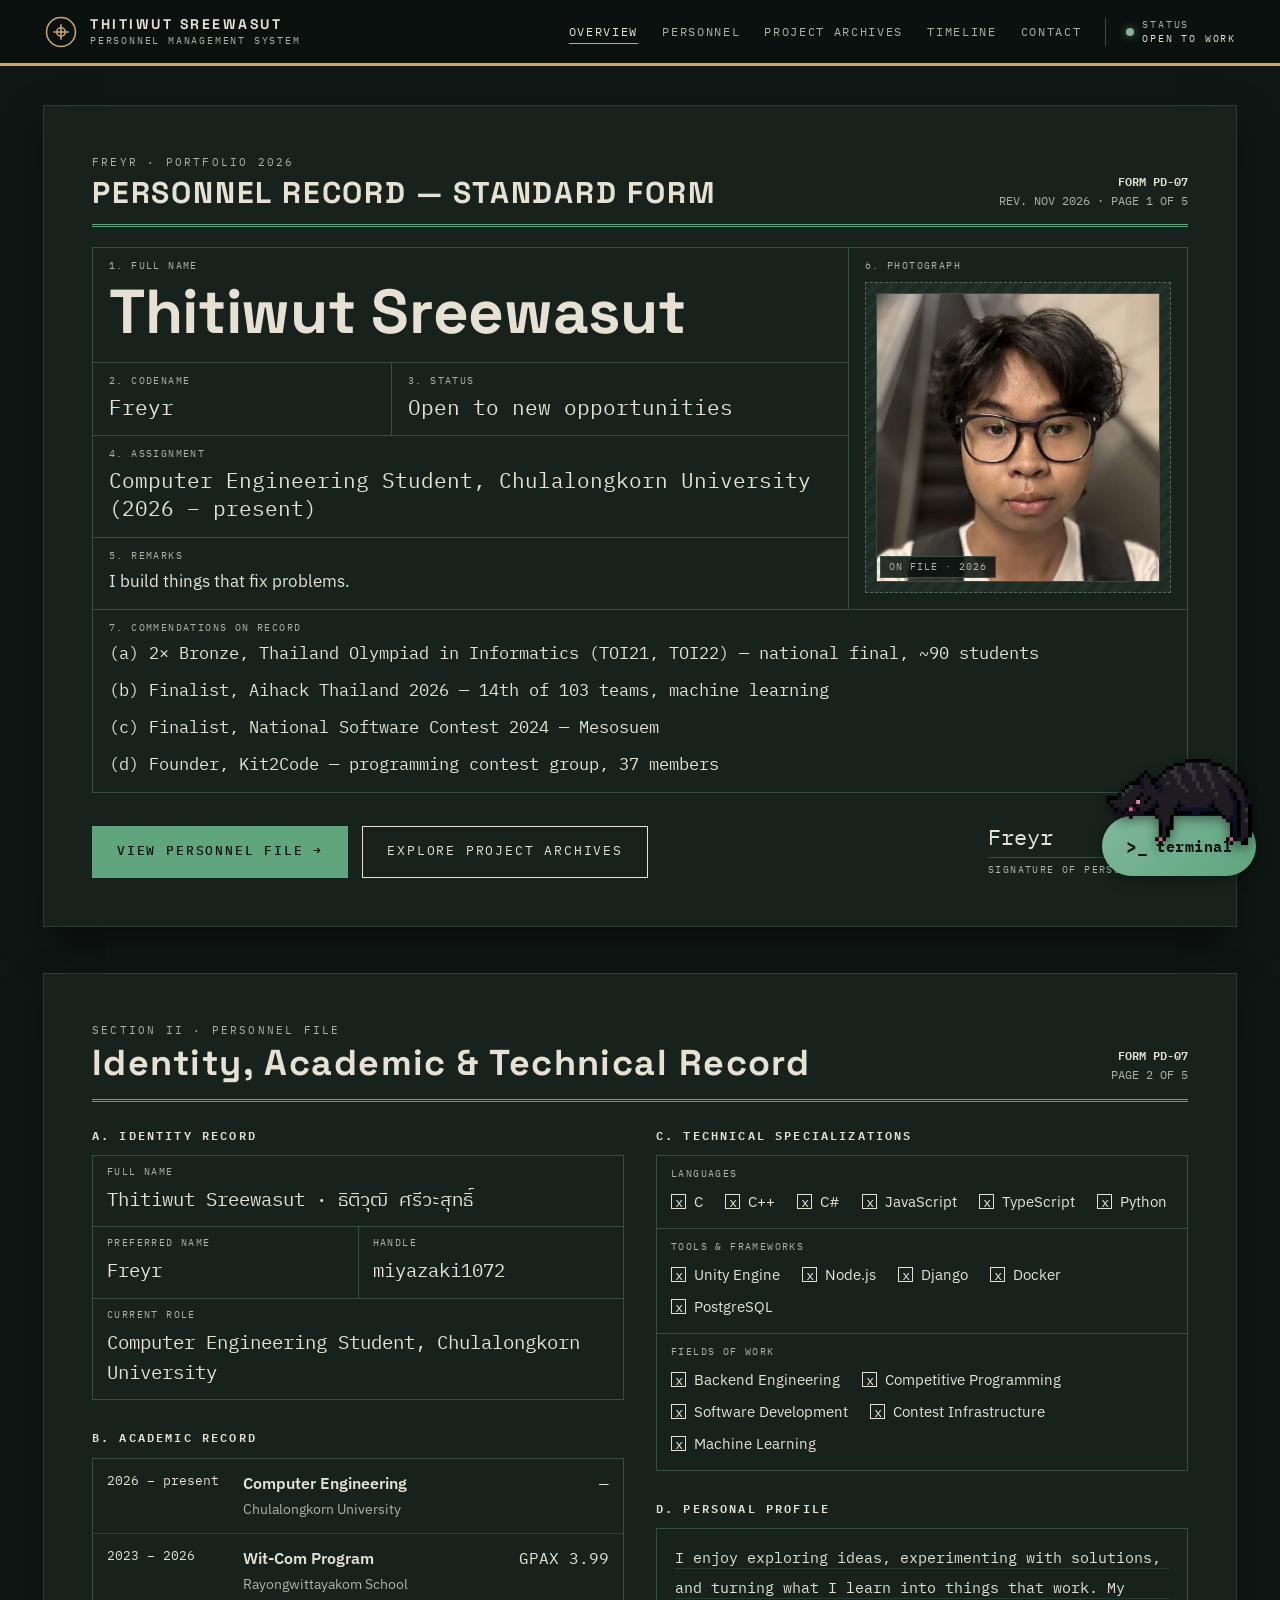
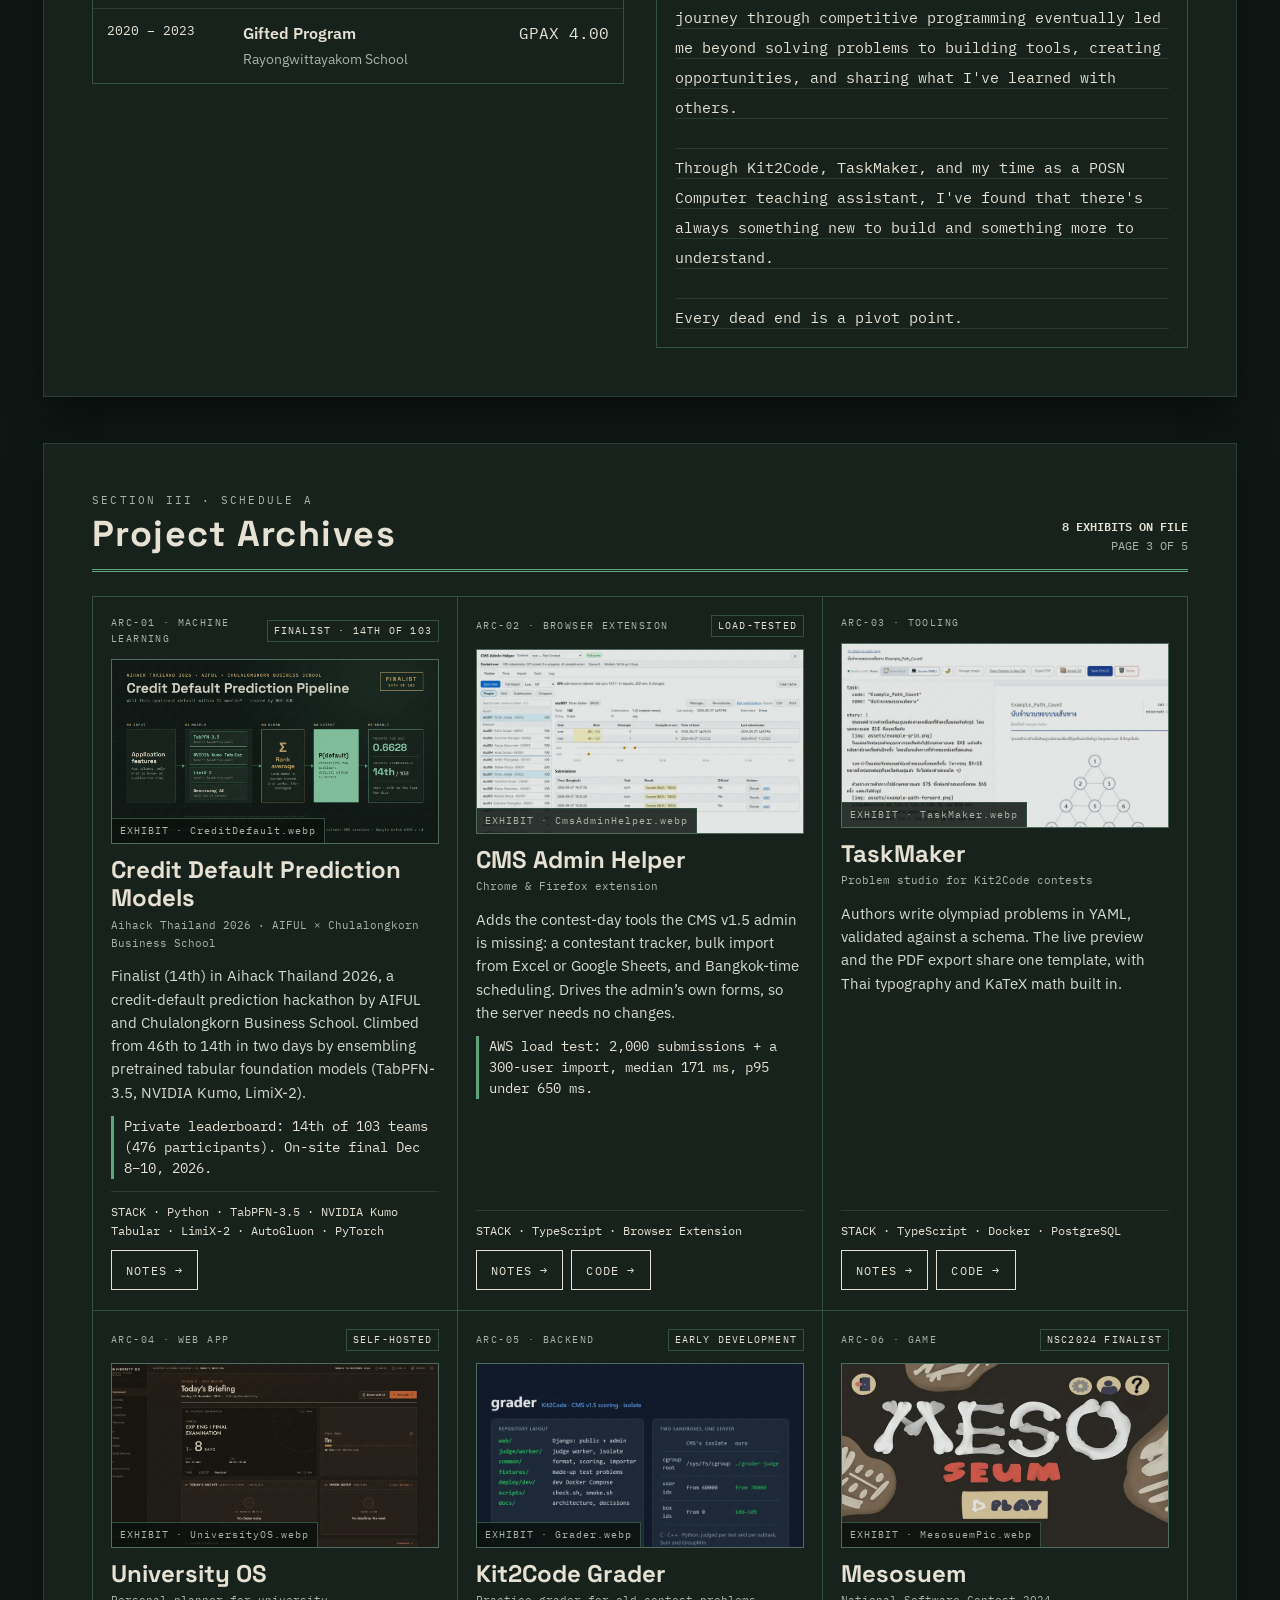
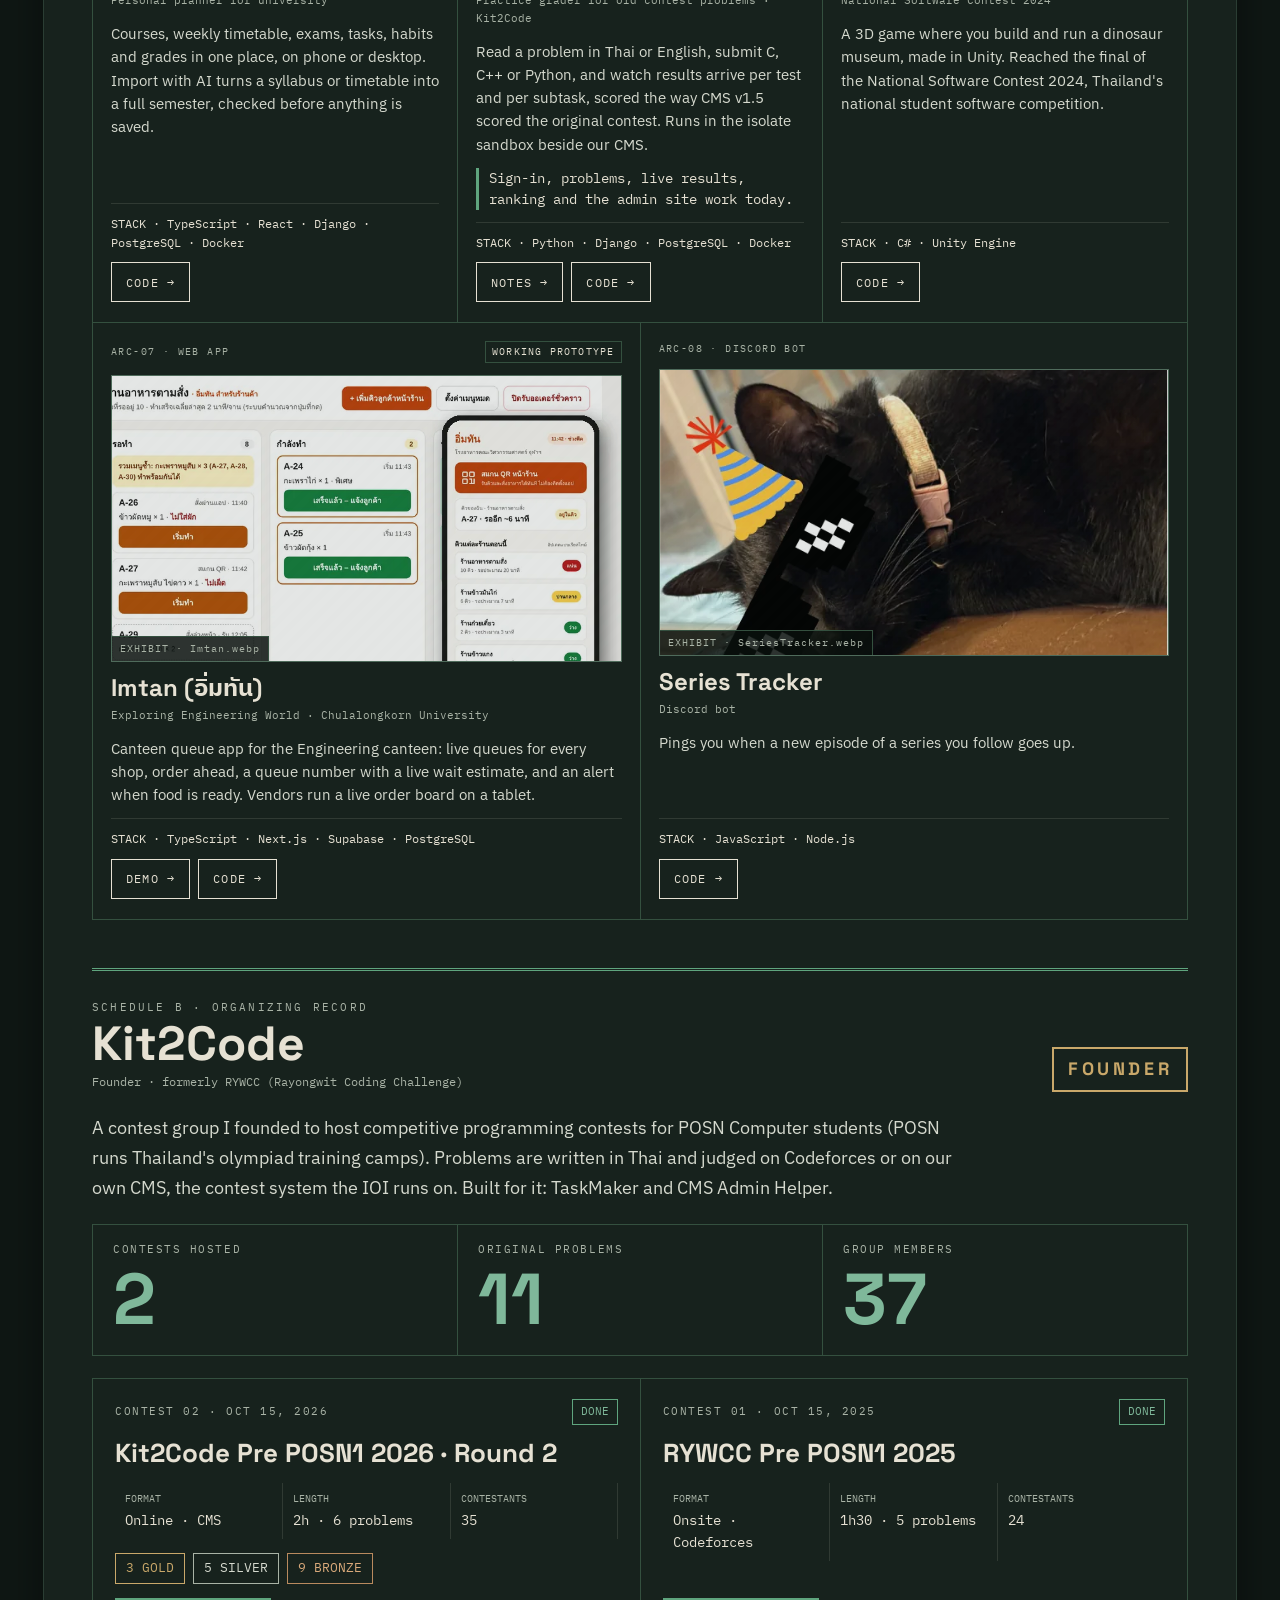
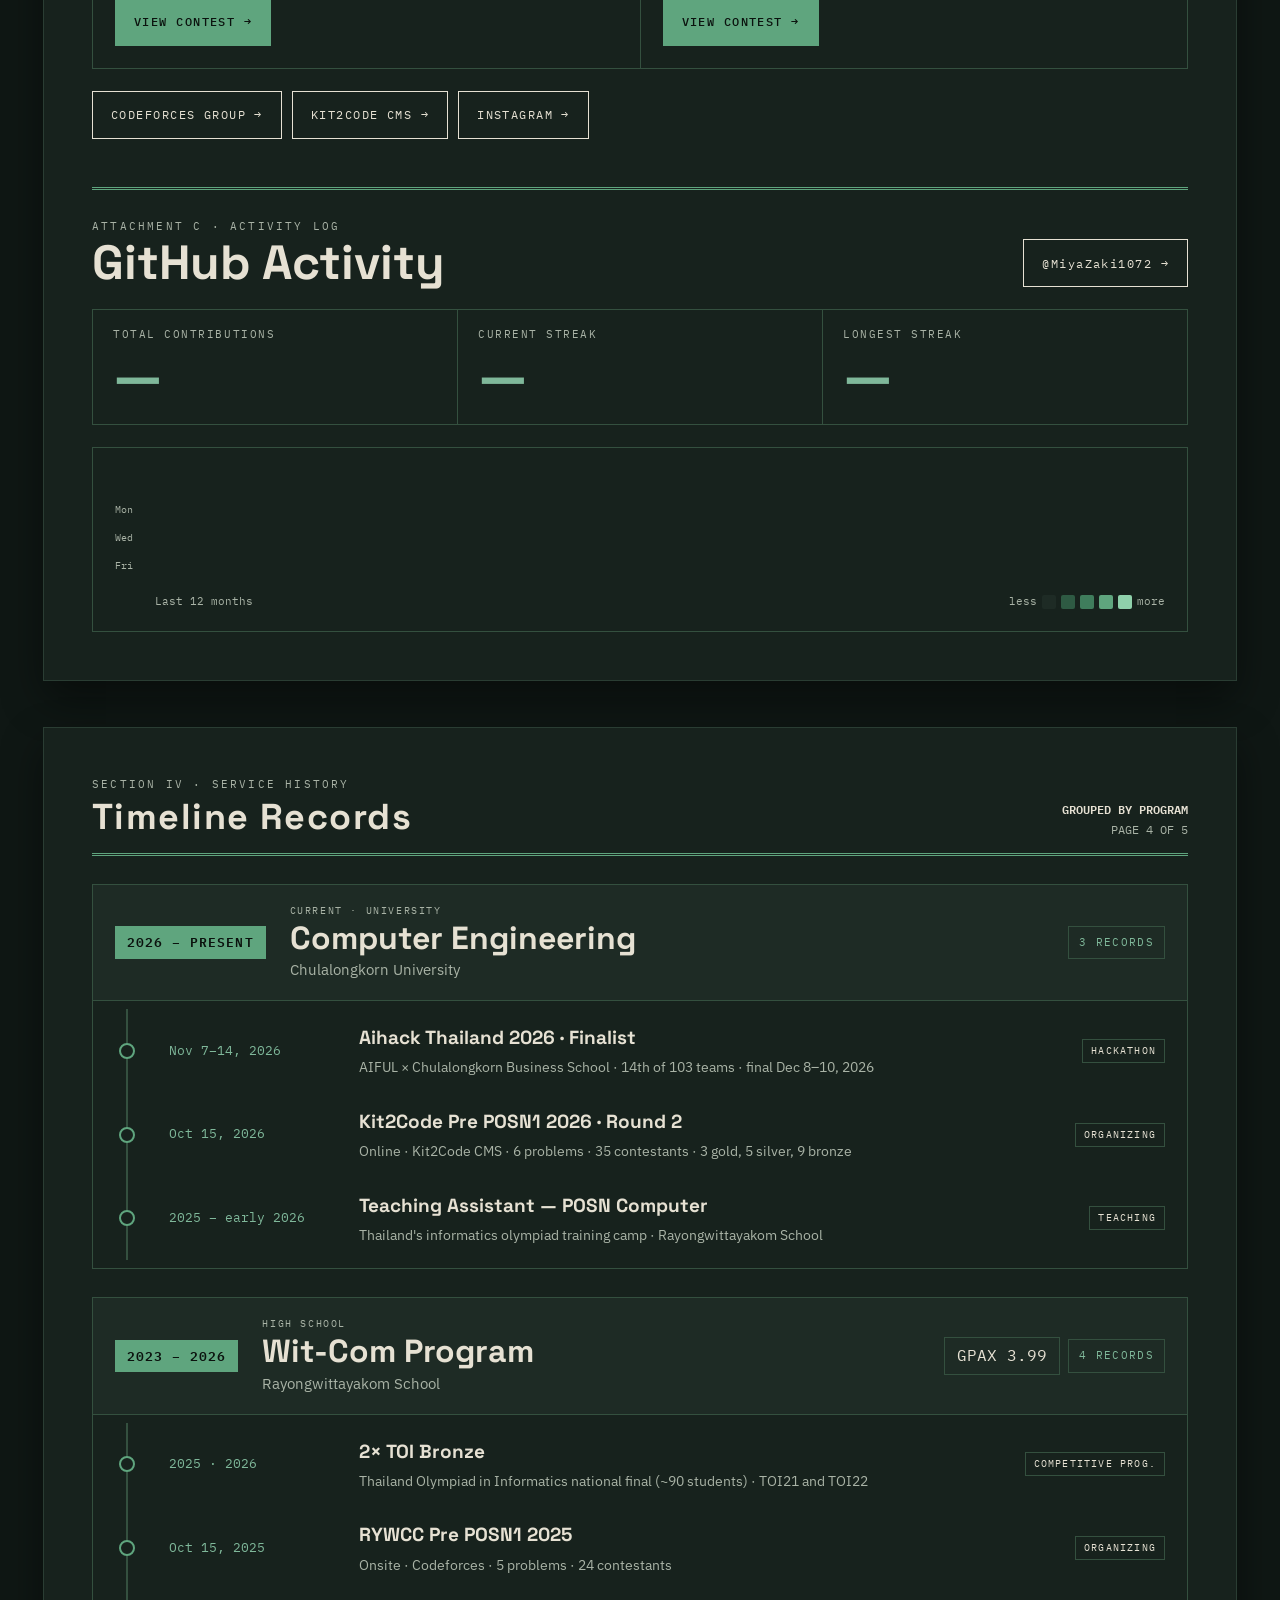
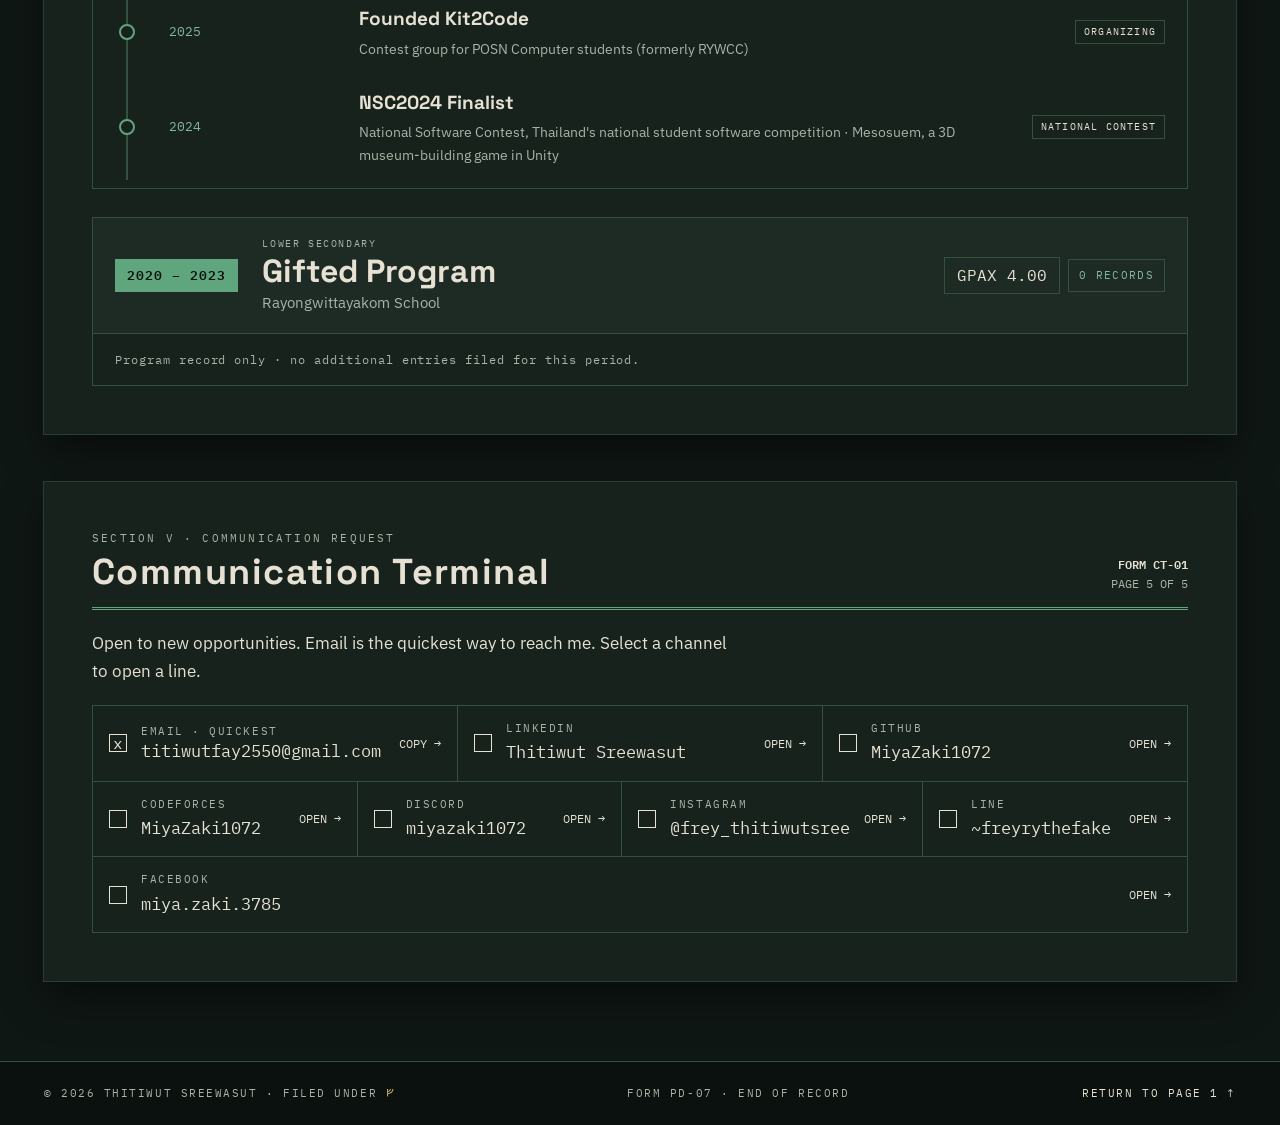
==== index.html @ 5fed1574 "feat lead overview with name and explain awards - Make the full name the overview heading; codename " ====
<!DOCTYPE html>
<html lang="en">
<head>
    <meta charset="UTF-8">
    <meta name="viewport" content="width=device-width, initial-scale=1.0">
    <title>Thitiwut Sreewasut (Freyr) — Personnel Record | Form PD-07</title>
    <meta name="description" content="Thitiwut Sreewasut (Freyr, ธิติวุฒิ ศรีวะสุทธิ์): Computer Engineering student at Chulalongkorn University, Rayongwittayakom alumnus, 2x TOI Bronze medalist, NSC2024 finalist, and founder of Kit2Code.">
    <meta name="keywords" content="Thitiwut Sreewasut, ธิติวุฒิ ศรีวะสุทธิ์, Freyr, miyazaki1072, Chulalongkorn University, Computer Engineering, Kit2Code, RYWCC, Rayongwittayakom, TOI21, TOI22, Thailand Olympiad in Informatics, POSN Computer, NSC2024, Mesosuem, TaskMaker, Imtan">
    <meta name="author" content="Thitiwut Sreewasut">
    <meta name="theme-color" content="#0A110E">
    <link rel="canonical" href="https://miyazaki1072.github.io/">

    <!-- Open Graph -->
    <meta property="og:type" content="profile">
    <meta property="og:site_name" content="Thitiwut Sreewasut (Freyr)">
    <meta property="og:title" content="Thitiwut Sreewasut (Freyr) — Form PD-07 Personnel Record">
    <meta property="og:description" content="Computer Engineering student at Chulalongkorn University. 2x TOI Bronze medalist, NSC2024 finalist, and founder of the Kit2Code competitive programming group.">
    <meta property="og:url" content="https://miyazaki1072.github.io/">
    <meta property="og:image" content="https://miyazaki1072.github.io/images/og-2026.jpg">
    <meta property="og:locale" content="en_US">
    <meta property="profile:first_name" content="Thitiwut">
    <meta property="profile:last_name" content="Sreewasut">
    <meta property="profile:username" content="Freyr">

    <!-- Twitter Card -->
    <meta name="twitter:card" content="summary_large_image">
    <meta name="twitter:title" content="Thitiwut Sreewasut (Freyr) — Form PD-07 Personnel Record">
    <meta name="twitter:description" content="Computer Engineering student at Chulalongkorn University. 2x TOI Bronze medalist, NSC2024 finalist, and founder of Kit2Code.">
    <meta name="twitter:image" content="https://miyazaki1072.github.io/images/og-2026.jpg">

    <!-- Structured Data (Person) -->
    <script type="application/ld+json">
    {
      "@context": "https://schema.org",
      "@type": "Person",
      "name": "Thitiwut Sreewasut",
      "alternateName": ["Freyr", "ธิติวุฒิ ศรีวะสุทธิ์", "miyazaki1072"],
      "url": "https://miyazaki1072.github.io/",
      "image": "https://miyazaki1072.github.io/images/me.webp",
      "jobTitle": "Computer Engineering Student",
      "description": "Computer Engineering student at Chulalongkorn University, 2x Thailand Olympiad in Informatics Bronze medalist, NSC2024 finalist, and founder of the Kit2Code competitive programming group.",
      "email": "mailto:titiwutfay2550@gmail.com",
      "affiliation": {
        "@type": "CollegeOrUniversity",
        "name": "Chulalongkorn University"
      },
      "alumniOf": [
        {
          "@type": "CollegeOrUniversity",
          "name": "Chulalongkorn University"
        },
        {
          "@type": "HighSchool",
          "name": "Rayongwittayakom School"
        }
      ],
      "founder": {
        "@type": "Organization",
        "name": "Kit2Code",
        "alternateName": "RYWCC",
        "url": "https://codeforces.com/group/NGBiOfh0FE/contests"
      },
      "award": [
        "Bronze Medal, 22nd Thailand Olympiad in Informatics (TOI22)",
        "Bronze Medal, 21st Thailand Olympiad in Informatics (TOI21)",
        "Finalist, National Software Contest 2024 (NSC2024)",
        "Finalist, Aihack Thailand 2026 (14th of 103 teams, selection round)"
      ],
      "knowsAbout": [
        "Competitive Programming",
        "Backend Engineering",
        "Software Development",
        "C", "C++", "C#", "Python", "TypeScript", "JavaScript",
        "Django", "PostgreSQL", "Docker", "Node.js", "Unity"
      ],
      "sameAs": [
        "https://github.com/MiyaZaki1072",
        "https://www.linkedin.com/in/thitiwut-sreewasut-5bb1aa428/",
        "https://codeforces.com/profile/MiyaZaki1072",
        "https://www.instagram.com/frey_thitiwutsree/",
        "https://www.facebook.com/miya.zaki.3785/"
      ]
    }
    </script>

    <link rel="icon" href="images/icon.png">
    <link rel="preconnect" href="https://fonts.googleapis.com">
    <link rel="preconnect" href="https://fonts.gstatic.com" crossorigin>
    <link href="https://fonts.googleapis.com/css2?family=IBM+Plex+Mono:wght@400;500;600;700&family=IBM+Plex+Sans:wght@400;500;600&family=IBM+Plex+Sans+Thai:wght@400;500;600;700&family=Space+Grotesk:wght@400;500;700&display=swap" rel="stylesheet">
    <link href="https://fonts.googleapis.com/css2?family=Noto+Sans+Runic&text=%E1%9A%A0%E1%9A%A8%E1%9A%B2%E1%9B%8F%E1%9B%97%E1%9B%8A%E1%9A%B7&display=swap" rel="stylesheet" media="print" onload="this.media='all'">
    <link rel="stylesheet" href="style.css">
</head>
<body>

    <!-- ══ BOOT SEQUENCE OVERLAY (Board 4 · Once per session) ═════════ -->
    <div class="boot-overlay" id="bootOverlay" role="dialog" aria-label="Personnel Database Initialization" aria-modal="false">
        <div class="boot-card">
            <div class="boot-card-head">
                <span class="boot-card-title">FREYR · PORTFOLIO</span>
                <span class="boot-card-form">FORM PD-07</span>
            </div>
            <div class="boot-lines">
                <div class="boot-line"><span>INITIALIZING PERSONNEL DATABASE <span class="boot-line-dots">........</span></span><span class="boot-line-ok">OK</span></div>
                <div class="boot-line"><span>RETRIEVING FILE · CODENAME FREYR <span class="boot-line-dots">........</span></span><span class="boot-line-ok">OK</span></div>
                <div class="boot-line"><span>VERIFYING SIGNATURE <span class="boot-line-dots">.....................</span></span><span class="boot-line-ok">OK</span></div>
            </div>
            <div class="boot-bar" id="bootBar" aria-hidden="true">
                <span class="boot-cell is-on"></span><span class="boot-cell is-on"></span><span class="boot-cell is-on"></span><span class="boot-cell is-on"></span><span class="boot-cell is-on"></span>
                <span class="boot-cell is-on"></span><span class="boot-cell is-on"></span><span class="boot-cell is-on"></span><span class="boot-cell is-on"></span><span class="boot-cell is-on"></span>
                <span class="boot-cell is-on"></span><span class="boot-cell is-on"></span><span class="boot-cell is-on"></span><span class="boot-cell is-on"></span><span class="boot-cell is-on"></span>
                <span class="boot-cell is-on"></span><span class="boot-cell"></span><span class="boot-cell"></span><span class="boot-cell"></span><span class="boot-cell"></span>
            </div>
            <div class="boot-card-foot">
                <span class="boot-access" id="bootStatusText">ACCESS GRANTED.</span>
                <span class="boot-time">≈ 1.2 s</span>
            </div>
            <div class="boot-stamp" aria-hidden="true">
                <span>THITIWUT</span>
                <span class="boot-stamp-main">APPROVED</span>
                <span class="boot-stamp-runes">ᚠ ᚠ ᚠ</span>
            </div>
        </div>
        <div class="boot-meta">
            <span>Shown once per session · skipped automatically with reduced motion</span>
            <span class="boot-meta-op">● STATUS · OPEN TO WORK</span>
        </div>
        <button type="button" class="boot-skip" id="bootSkipBtn">SKIP ⏎</button>
    </div>

    <!-- ══ STICKY HEADER ══════════════════════════════════════════════ -->
    <header class="site-header">
        <div class="header-inner">
            <a href="#overview" class="brand-link">
                <svg class="brand-emblem" width="34" height="34" viewBox="0 0 40 40" fill="none" stroke="#C9A86A" stroke-width="1.8" aria-hidden="true">
                    <circle cx="20" cy="20" r="17"></circle>
                    <path d="M11 20h18M20 11v18"></path>
                    <circle cx="20" cy="20" r="5"></circle>
                </svg>
                <span class="brand-text">
                    <span class="brand-name">THITIWUT SREEWASUT</span>
                    <span class="brand-sub">PERSONNEL MANAGEMENT SYSTEM</span>
                    <span class="brand-sub-mobile">● OPEN TO WORK</span>
                </span>
            </a>

            <button type="button" class="nav-toggle" id="navToggle" aria-label="Open navigation menu" aria-expanded="false" aria-controls="primaryNav">
                <span class="nav-toggle-bar"></span>
                <span class="nav-toggle-bar"></span>
                <span class="nav-toggle-bar"></span>
            </button>

            <nav id="primaryNav" class="primary-nav" aria-label="Primary">
                <a href="#overview" class="nav-link active">OVERVIEW</a>
                <a href="#personnel" class="nav-link">PERSONNEL</a>
                <a href="#archives" class="nav-link">PROJECT ARCHIVES</a>
                <a href="#timeline" class="nav-link">TIMELINE</a>
                <a href="#contact" class="nav-link">CONTACT</a>
                <span class="sys-status" aria-label="Status: open to work">
                    <span class="sys-dot" aria-hidden="true"></span>
                    <span class="sys-text">
                        <span class="sys-text-label">STATUS</span>
                        <span class="sys-text-val">OPEN TO WORK</span>
                    </span>
                </span>
            </nav>
        </div>
    </header>

    <!-- ══ MAIN DOSSIER SHEETS ════════════════════════════════════════ -->
    <main class="site-main">

        <!-- ── PAGE 1 OF 5 · OVERVIEW ─────────────────────────────────── -->
        <section id="overview" class="sheet" aria-labelledby="h-overview">
            <div class="sheet-header">
                <div class="sheet-title-group">
                    <span class="sheet-kicker">FREYR · PORTFOLIO 2026</span>
                    <span id="h-overview" class="sheet-title sheet-title--overview">PERSONNEL RECORD — STANDARD FORM</span>
                </div>
                <div class="sheet-meta">
                    <div class="sheet-meta-code">FORM PD-07</div>
                    <div class="sheet-meta-page">REV. NOV 2026 · PAGE 1 OF 5</div>
                </div>
            </div>

            <div class="ruled-grid overview-grid">
                <div class="ruled-col overview-left">
                    <div class="field-cell overview-name-cell">
                        <span class="field-label">1. FULL NAME</span>
                        <h1 class="field-value overview-name">Thitiwut Sreewasut</h1>
                    </div>
                    <div class="field-cell overview-codename-cell">
                        <span class="field-label">2. CODENAME</span>
                        <span class="field-value overview-codename">Freyr</span>
                    </div>
                    <div class="field-cell overview-status-cell">
                        <span class="field-label">3. STATUS</span>
                        <span class="field-value">Open to new opportunities</span>
                    </div>
                    <div class="field-cell overview-assign-cell">
                        <span class="field-label">4. ASSIGNMENT</span>
                        <span class="field-value">Computer Engineering Student, Chulalongkorn University (2026 – present)</span>
                    </div>
                    <div class="field-cell overview-remarks-cell">
                        <span class="field-label">5. REMARKS</span>
                        <p class="field-prose">I build things that fix problems.</p>
                    </div>
                </div>

                <div class="overview-photo-cell">
                    <span class="field-label">6. PHOTOGRAPH</span>
                    <div class="photo-frame">
                        <img src="images/me.webp" alt="Portrait of Thitiwut Sreewasut (Freyr)" class="avatar" width="160" height="160" fetchpriority="high" decoding="async">
                        <span class="photo-caption">ON FILE · 2026</span>
                    </div>
                </div>

                <div class="field-cell overview-commend-cell">
                    <span class="field-label">7. COMMENDATIONS ON RECORD</span>
                    <div class="commend-list">
                        <span>(a) 2× Bronze, Thailand Olympiad in Informatics (TOI21, TOI22) — national final, ~90 students</span>
                        <span>(b) Finalist, Aihack Thailand 2026 — 14th of 103 teams, machine learning</span>
                        <span>(c) Finalist, National Software Contest 2024 — Mesosuem</span>
                        <span>(d) Founder, Kit2Code — programming contest group, 37 members</span>
                    </div>
                </div>
            </div>

            <div class="overview-footer">
                <div class="overview-actions">
                    <a href="#personnel" class="btn-primary">VIEW PERSONNEL FILE →</a>
                    <a href="#archives" class="btn-secondary">EXPLORE PROJECT ARCHIVES</a>
                </div>
                <div class="overview-signoff">
                    <div class="signature-block">
                        <span class="signature-hand">Freyr</span>
                        <span class="signature-label">SIGNATURE OF PERSONNEL</span>
                    </div>
                </div>
            </div>
        </section>

        <!-- ── PAGE 2 OF 5 · PERSONNEL FILE ───────────────────────────── -->
        <section id="personnel" class="sheet" aria-labelledby="h-personnel">
            <div class="sheet-header">
                <div class="sheet-title-group">
                    <span class="sheet-kicker">SECTION II · PERSONNEL FILE</span>
                    <h2 id="h-personnel" class="sheet-title">Identity, Academic &amp; Technical Record</h2>
                </div>
                <div class="sheet-meta">
                    <div class="sheet-meta-code">FORM PD-07</div>
                    <div class="sheet-meta-page">PAGE 2 OF 5</div>
                </div>
            </div>

            <div class="personnel-columns">
                <!-- Left Column: Identity & Academic -->
                <div class="personnel-col">
                    <h3 class="sub-heading">A. IDENTITY RECORD</h3>
                    <dl class="ruled-grid identity-dl">
                        <div class="identity-item identity-item--full">
                            <dt>FULL NAME</dt>
                            <dd>Thitiwut Sreewasut · <span lang="th">ธิติวุฒิ ศรีวะสุทธิ์</span></dd>
                        </div>
                        <div class="identity-item identity-item--half">
                            <dt>PREFERRED NAME</dt>
                            <dd>Freyr</dd>
                        </div>
                        <div class="identity-item identity-item--half">
                            <dt>HANDLE</dt>
                            <dd>miyazaki1072</dd>
                        </div>
                        <div class="identity-item identity-item--full">
                            <dt>CURRENT ROLE</dt>
                            <dd>Computer Engineering Student, Chulalongkorn University</dd>
                        </div>
                    </dl>

                    <h3 class="sub-heading sub-heading--spaced">B. ACADEMIC RECORD</h3>
                    <div class="academic-table">
                        <div class="academic-row">
                            <span class="academic-years">2026 – present</span>
                            <span class="academic-main">
                                <span class="academic-program">Computer Engineering</span>
                                <span class="academic-school">Chulalongkorn University</span>
                            </span>
                            <span class="academic-mark">—</span>
                        </div>
                        <div class="academic-row">
                            <span class="academic-years">2023 – 2026</span>
                            <span class="academic-main">
                                <span class="academic-program">Wit-Com Program</span>
                                <span class="academic-school">Rayongwittayakom School</span>
                            </span>
                            <span class="academic-mark">GPAX 3.99</span>
                        </div>
                        <div class="academic-row">
                            <span class="academic-years">2020 – 2023</span>
                            <span class="academic-main">
                                <span class="academic-program">Gifted Program</span>
                                <span class="academic-school">Rayongwittayakom School</span>
                            </span>
                            <span class="academic-mark">GPAX 4.00</span>
                        </div>
                    </div>
                </div>

                <!-- Right Column: Specializations & Personal Profile -->
                <div class="personnel-col">
                    <h3 class="sub-heading">C. TECHNICAL SPECIALIZATIONS</h3>
                    <div class="specs-grid">
                        <div class="spec-group skill-group">
                            <span class="field-label skill-group-label">LANGUAGES</span>
                            <div class="spec-items">
                                <span class="spec-check skill-tag" data-skill="C" role="button" tabindex="0"><span class="check-box" aria-hidden="true">x</span>C</span>
                                <span class="spec-check skill-tag" data-skill="C++" role="button" tabindex="0"><span class="check-box" aria-hidden="true">x</span>C++</span>
                                <span class="spec-check skill-tag" data-skill="C#" role="button" tabindex="0"><span class="check-box" aria-hidden="true">x</span>C#</span>
                                <span class="spec-check skill-tag" data-skill="JavaScript" role="button" tabindex="0"><span class="check-box" aria-hidden="true">x</span>JavaScript</span>
                                <span class="spec-check skill-tag" data-skill="TypeScript" role="button" tabindex="0"><span class="check-box" aria-hidden="true">x</span>TypeScript</span>
                                <span class="spec-check skill-tag" data-skill="Python" role="button" tabindex="0"><span class="check-box" aria-hidden="true">x</span>Python</span>
                            </div>
                        </div>

                        <div class="spec-group skill-group">
                            <span class="field-label skill-group-label">TOOLS &amp; FRAMEWORKS</span>
                            <div class="spec-items">
                                <span class="spec-check skill-tag" data-skill="Unity Engine" role="button" tabindex="0"><span class="check-box" aria-hidden="true">x</span>Unity Engine</span>
                                <span class="spec-check skill-tag" data-skill="Node.js" role="button" tabindex="0"><span class="check-box" aria-hidden="true">x</span>Node.js</span>
                                <span class="spec-check skill-tag" data-skill="Django" role="button" tabindex="0"><span class="check-box" aria-hidden="true">x</span>Django</span>
                                <span class="spec-check skill-tag" data-skill="Docker" role="button" tabindex="0"><span class="check-box" aria-hidden="true">x</span>Docker</span>
                                <span class="spec-check skill-tag" data-skill="PostgreSQL" role="button" tabindex="0"><span class="check-box" aria-hidden="true">x</span>PostgreSQL</span>
                            </div>
                        </div>

                        <div class="spec-group skill-group">
                            <span class="field-label skill-group-label">FIELDS OF WORK</span>
                            <div class="spec-items">
                                <span class="spec-check skill-tag" data-skill="Backend Engineering" role="button" tabindex="0"><span class="check-box" aria-hidden="true">x</span>Backend Engineering</span>
                                <span class="spec-check skill-tag" data-skill="Competitive Programming" role="button" tabindex="0"><span class="check-box" aria-hidden="true">x</span>Competitive Programming</span>
                                <span class="spec-check skill-tag" data-skill="Software Development" role="button" tabindex="0"><span class="check-box" aria-hidden="true">x</span>Software Development</span>
                                <span class="spec-check skill-tag" data-skill="Contest Infrastructure" role="button" tabindex="0"><span class="check-box" aria-hidden="true">x</span>Contest Infrastructure</span>
                                <span class="spec-check skill-tag" data-skill="Machine Learning" role="button" tabindex="0"><span class="check-box" aria-hidden="true">x</span>Machine Learning</span>
                            </div>
                        </div>
                    </div>

                    <h3 class="sub-heading sub-heading--spaced">D. PERSONAL PROFILE</h3>
                    <div class="lined-profile" id="personalProfileText">
                        <p>I enjoy exploring ideas, experimenting with solutions, and turning what I learn into things that work. My journey through competitive programming eventually led me beyond solving problems to building tools, creating opportunities, and sharing what I've learned with others.</p>
                        <p>Through Kit2Code, TaskMaker, and my time as a POSN Computer teaching assistant, I've found that there's always something new to build and something more to understand.</p>
                        <p>Every dead end is a pivot point.</p>
                    </div>
                </div>
            </div>
        </section>

        <!-- ── PAGE 3 OF 5 · PROJECT ARCHIVES + SCHEDULE B + ATTACHMENT C -->
        <section id="archives" class="sheet" aria-labelledby="h-archives">
            <div class="sheet-header">
                <div class="sheet-title-group">
                    <span class="sheet-kicker">SECTION III · SCHEDULE A</span>
                    <h2 id="h-archives" class="sheet-title">Project Archives</h2>
                </div>
                <div class="sheet-meta">
                    <div class="sheet-meta-code">8 EXHIBITS ON FILE</div>
                    <div class="sheet-meta-page">PAGE 3 OF 5</div>
                </div>
            </div>

            <div class="filter-banner" id="filterBanner" hidden>
                <span>FILTERING EXHIBITS BY SPECIALIZATION: <strong id="filterName"></strong></span>
                <button type="button" class="filter-clear" id="filterClear">CLEAR FILTER ×</button>
            </div>

            <div class="ruled-grid projects-grid" id="projectsGrid">
                <!-- ARC-01 · Credit Default Prediction Models -->
                <article class="project-card" data-tags="Python,Machine Learning,Hackathon,Credit Risk,Tabular Data">
                    <div class="project-card-top">
                        <span>ARC-01 · MACHINE LEARNING</span>
                        <span class="status-tag">FINALIST · 14TH OF 103</span>
                    </div>
                    <div class="exhibit-media">
                        <img src="images/CreditDefault.webp" alt="Credit default prediction pipeline: application features, four models (TabPFN-3.5, NVIDIA Kumo Tabular, LimiX-2, denoising autoencoder), rank average, probability of default; private ROC-AUC 0.6628, 14th of 103" loading="lazy" decoding="async" data-lightbox>
                        <span class="exhibit-label">EXHIBIT · CreditDefault.webp</span>
                    </div>
                    <div class="project-head">
                        <h3 class="project-name">Credit Default Prediction Models</h3>
                        <span class="project-context">Aihack Thailand 2026 · AIFUL × Chulalongkorn Business School</span>
                    </div>
                    <p class="project-desc">Finalist (14th) in Aihack Thailand 2026, a credit-default prediction hackathon by AIFUL and Chulalongkorn Business School. Climbed from 46th to 14th in two days by ensembling pretrained tabular foundation models (TabPFN-3.5, NVIDIA Kumo, LimiX-2).</p>
                    <p class="project-note">Private leaderboard: 14th of 103 teams (476 participants). On-site final Dec 8–10, 2026.</p>
                    <div class="project-foot">
                        <span class="project-stack">STACK · Python · TabPFN-3.5 · NVIDIA Kumo Tabular · LimiX-2 · AutoGluon · PyTorch</span>
                        <div class="project-links">
                            <a href="projects/aihack-2026.html" class="btn-secondary btn-sm">NOTES →</a>
                        </div>
                    </div>
                </article>

                <!-- ARC-02 · CMS Admin Helper -->
                <article class="project-card" data-tags="TypeScript,JavaScript,Software Development,Competitive Programming,Contest Infrastructure">
                    <div class="project-card-top">
                        <span>ARC-02 · BROWSER EXTENSION</span>
                        <span class="status-tag">LOAD-TESTED</span>
                    </div>
                    <div class="exhibit-media">
                        <img src="images/CmsAdminHelper.webp" alt="CMS Admin Helper screenshot" loading="lazy" decoding="async" data-lightbox>
                        <span class="exhibit-label">EXHIBIT · CmsAdminHelper.webp</span>
                    </div>
                    <div class="project-head">
                        <h3 class="project-name">CMS Admin Helper</h3>
                        <span class="project-context">Chrome &amp; Firefox extension</span>
                    </div>
                    <p class="project-desc">Adds the contest-day tools the CMS v1.5 admin is missing: a contestant tracker, bulk import from Excel or Google Sheets, and Bangkok-time scheduling. Drives the admin’s own forms, so the server needs no changes.</p>
                    <p class="project-note">AWS load test: 2,000 submissions + a 300-user import, median 171 ms, p95 under 650 ms.</p>
                    <div class="project-foot">
                        <span class="project-stack">STACK · TypeScript · Browser Extension</span>
                        <div class="project-links">
                            <a href="projects/cms-admin-helper.html" class="btn-secondary btn-sm">NOTES →</a>
                            <a href="https://github.com/MiyaZaki1072/cms-admin-helper-extension" target="_blank" rel="noopener noreferrer" class="btn-secondary btn-sm">CODE →</a>
                        </div>
                    </div>
                </article>

                <!-- ARC-03 · TaskMaker -->
                <article class="project-card" data-tags="TypeScript,Docker,PostgreSQL,Backend Engineering,Competitive Programming,Software Development,Contest Infrastructure">
                    <div class="project-card-top">
                        <span>ARC-03 · TOOLING</span>
                    </div>
                    <div class="exhibit-media">
                        <img src="images/TaskMaker.webp" alt="TaskMaker screenshot" loading="lazy" decoding="async" data-lightbox>
                        <span class="exhibit-label">EXHIBIT · TaskMaker.webp</span>
                    </div>
                    <div class="project-head">
                        <h3 class="project-name">TaskMaker</h3>
                        <span class="project-context">Problem studio for Kit2Code contests</span>
                    </div>
                    <p class="project-desc">Authors write olympiad problems in YAML, validated against a schema. The live preview and the PDF export share one template, with Thai typography and KaTeX math built in.</p>
                    <div class="project-foot">
                        <span class="project-stack">STACK · TypeScript · Docker · PostgreSQL</span>
                        <div class="project-links">
                            <a href="projects/taskmaker.html" class="btn-secondary btn-sm">NOTES →</a>
                            <a href="https://github.com/MiyaZaki1072/TaskMaker" target="_blank" rel="noopener noreferrer" class="btn-secondary btn-sm">CODE →</a>
                        </div>
                    </div>
                </article>

                <!-- ARC-04 · University OS -->
                <article class="project-card" data-tags="TypeScript,React,Python,Django,PostgreSQL,Docker,Backend Engineering,Software Development">
                    <div class="project-card-top">
                        <span>ARC-04 · WEB APP</span>
                        <span class="status-tag">SELF-HOSTED</span>
                    </div>
                    <div class="exhibit-media">
                        <img src="images/UniversityOS.webp" alt="University OS dashboard screenshot" loading="lazy" decoding="async" data-lightbox>
                        <span class="exhibit-label">EXHIBIT · UniversityOS.webp</span>
                    </div>
                    <div class="project-head">
                        <h3 class="project-name">University OS</h3>
                        <span class="project-context">Personal planner for university</span>
                    </div>
                    <p class="project-desc">Courses, weekly timetable, exams, tasks, habits and grades in one place, on phone or desktop. Import with AI turns a syllabus or timetable into a full semester, checked before anything is saved.</p>
                    <div class="project-foot">
                        <span class="project-stack">STACK · TypeScript · React · Django · PostgreSQL · Docker</span>
                        <div class="project-links">
                            <a href="https://github.com/MiyaZaki1072/UniversityOS" target="_blank" rel="noopener noreferrer" class="btn-secondary btn-sm">CODE →</a>
                        </div>
                    </div>
                </article>

                <!-- ARC-05 · Kit2Code Grader -->
                <article class="project-card" data-tags="Python,Django,PostgreSQL,Docker,Backend Engineering,Competitive Programming,Software Development,Contest Infrastructure">
                    <div class="project-card-top">
                        <span>ARC-05 · BACKEND</span>
                        <span class="status-tag">EARLY DEVELOPMENT</span>
                    </div>
                    <div class="exhibit-media">
                        <img src="images/Grader.webp" alt="Kit2Code Grader screenshot" loading="lazy" decoding="async" data-lightbox>
                        <span class="exhibit-label">EXHIBIT · Grader.webp</span>
                    </div>
                    <div class="project-head">
                        <h3 class="project-name">Kit2Code Grader</h3>
                        <span class="project-context">Practice grader for old contest problems · Kit2Code</span>
                    </div>
                    <p class="project-desc">Read a problem in Thai or English, submit C, C++ or Python, and watch results arrive per test and per subtask, scored the way CMS v1.5 scored the original contest. Runs in the isolate sandbox beside our CMS.</p>
                    <p class="project-note">Sign-in, problems, live results, ranking and the admin site work today.</p>
                    <div class="project-foot">
                        <span class="project-stack">STACK · Python · Django · PostgreSQL · Docker</span>
                        <div class="project-links">
                            <a href="projects/grader.html" class="btn-secondary btn-sm">NOTES →</a>
                            <a href="https://github.com/Kit2Code/backend" target="_blank" rel="noopener noreferrer" class="btn-secondary btn-sm">CODE →</a>
                        </div>
                    </div>
                </article>

                <!-- ARC-06 · Mesosuem -->
                <article class="project-card" data-tags="C#,Unity Engine,Software Development">
                    <div class="project-card-top">
                        <span>ARC-06 · GAME</span>
                        <span class="status-tag">NSC2024 FINALIST</span>
                    </div>
                    <div class="exhibit-media">
                        <img src="images/MesosuemPic.webp" alt="Mesosuem screenshot" loading="lazy" decoding="async" data-lightbox>
                        <span class="exhibit-label">EXHIBIT · MesosuemPic.webp</span>
                    </div>
                    <div class="project-head">
                        <h3 class="project-name">Mesosuem</h3>
                        <span class="project-context">National Software Contest 2024</span>
                    </div>
                    <p class="project-desc">A 3D game where you build and run a dinosaur museum, made in Unity. Reached the final of the National Software Contest 2024, Thailand's national student software competition.</p>
                    <div class="project-foot">
                        <span class="project-stack">STACK · C# · Unity Engine</span>
                        <div class="project-links">
                            <a href="https://github.com/MiyaZaki1072/Mesosuem" target="_blank" rel="noopener noreferrer" class="btn-secondary btn-sm">CODE →</a>
                        </div>
                    </div>
                </article>

                <!-- ARC-07 · Imtan -->
                <article class="project-card" data-tags="TypeScript,Next.js,Supabase,PostgreSQL,Backend Engineering,Software Development">
                    <div class="project-card-top">
                        <span>ARC-07 · WEB APP</span>
                        <span class="status-tag">WORKING PROTOTYPE</span>
                    </div>
                    <div class="exhibit-media">
                        <img src="images/Imtan.webp" alt="Imtan screenshot" loading="lazy" decoding="async" data-lightbox>
                        <span class="exhibit-label">EXHIBIT · Imtan.webp</span>
                    </div>
                    <div class="project-head">
                        <h3 class="project-name">Imtan (<span lang="th">อิ่มทัน</span>)</h3>
                        <span class="project-context">Exploring Engineering World · Chulalongkorn University</span>
                    </div>
                    <p class="project-desc">Canteen queue app for the Engineering canteen: live queues for every shop, order ahead, a queue number with a live wait estimate, and an alert when food is ready. Vendors run a live order board on a tablet.</p>
                    <div class="project-foot">
                        <span class="project-stack">STACK · TypeScript · Next.js · Supabase · PostgreSQL</span>
                        <div class="project-links">
                            <a href="https://imtan-xlbs.vercel.app" target="_blank" rel="noopener noreferrer" class="btn-secondary btn-sm">DEMO →</a>
                            <a href="https://github.com/MiyaZaki1072/Imtan" target="_blank" rel="noopener noreferrer" class="btn-secondary btn-sm">CODE →</a>
                        </div>
                    </div>
                </article>

                <!-- ARC-08 · Series Tracker -->
                <article class="project-card" data-tags="JavaScript,Node.js,Backend Engineering,Software Development">
                    <div class="project-card-top">
                        <span>ARC-08 · DISCORD BOT</span>
                    </div>
                    <div class="exhibit-media">
                        <img src="images/SeriesTracker.webp" alt="Series Tracker screenshot" loading="lazy" decoding="async" data-lightbox>
                        <span class="exhibit-label">EXHIBIT · SeriesTracker.webp</span>
                    </div>
                    <div class="project-head">
                        <h3 class="project-name">Series Tracker</h3>
                        <span class="project-context">Discord bot</span>
                    </div>
                    <p class="project-desc">Pings you when a new episode of a series you follow goes up.</p>
                    <div class="project-foot">
                        <span class="project-stack">STACK · JavaScript · Node.js</span>
                        <div class="project-links">
                            <a href="https://github.com/MiyaZaki1072/Series-Tracker" target="_blank" rel="noopener noreferrer" class="btn-secondary btn-sm">CODE →</a>
                        </div>
                    </div>
                </article>
            </div>

            <button type="button" class="mobile-exhibits-toggle" id="showAllExhibitsBtn">SHOW ALL 8 EXHIBITS ↓</button>

            <!-- ── SCHEDULE B · ORGANIZING RECORD (Kit2Code) ─────────── -->
            <div class="schedule-block" id="organizing">
                <div class="schedule-head">
                    <div class="sheet-title-group">
                        <span class="sheet-kicker">SCHEDULE B · ORGANIZING RECORD</span>
                        <h3 class="schedule-title">Kit2Code</h3>
                        <span class="schedule-sub">Founder · formerly RYWCC (Rayongwit Coding Challenge)</span>
                    </div>
                    <span class="stamp-rect" aria-hidden="true">FOUNDER</span>
                </div>

                <p class="schedule-lead">A contest group I founded to host competitive programming contests for POSN Computer students (POSN runs Thailand's olympiad training camps). Problems are written in Thai and judged on Codeforces or on our own CMS, the contest system the IOI runs on. Built for it: TaskMaker and CMS Admin Helper.</p>

                <div class="ruled-grid">
                    <div class="stat-cell">
                        <span class="stat-label">CONTESTS HOSTED</span>
                        <span class="stat-num" data-count="2">2</span>
                    </div>
                    <div class="stat-cell">
                        <span class="stat-label">ORIGINAL PROBLEMS</span>
                        <span class="stat-num" data-count="11">11</span>
                    </div>
                    <div class="stat-cell">
                        <span class="stat-label">GROUP MEMBERS</span>
                        <span class="stat-num" data-count="37">37</span>
                    </div>
                </div>

                <div class="ruled-grid">
                    <article class="contest-card">
                        <div class="contest-top">
                            <span class="contest-id">CONTEST 02 · OCT 15, 2026</span>
                            <span class="contest-state">DONE</span>
                        </div>
                        <h4 class="contest-name">Kit2Code Pre POSN1 2026 · Round 2</h4>
                        <div class="contest-facts">
                            <span class="contest-fact">FORMAT<span class="contest-fact-val">Online · CMS</span></span>
                            <span class="contest-fact">LENGTH<span class="contest-fact-val">2h · 6 problems</span></span>
                            <span class="contest-fact">CONTESTANTS<span class="contest-fact-val">35</span></span>
                        </div>
                        <div class="medal-row">
                            <span class="medal-tag--gold">3 GOLD</span>
                            <span class="medal-tag--silver">5 SILVER</span>
                            <span class="medal-tag--bronze">9 BRONZE</span>
                        </div>
                        <a href="https://round2.rywcc.org/" target="_blank" rel="noopener noreferrer" class="btn-primary btn-md" style="margin-top: auto; align-self: flex-start">VIEW CONTEST →</a>
                    </article>

                    <article class="contest-card">
                        <div class="contest-top">
                            <span class="contest-id">CONTEST 01 · OCT 15, 2025</span>
                            <span class="contest-state">DONE</span>
                        </div>
                        <h4 class="contest-name">RYWCC Pre POSN1 2025</h4>
                        <div class="contest-facts">
                            <span class="contest-fact">FORMAT<span class="contest-fact-val">Onsite · Codeforces</span></span>
                            <span class="contest-fact">LENGTH<span class="contest-fact-val">1h30 · 5 problems</span></span>
                            <span class="contest-fact">CONTESTANTS<span class="contest-fact-val">24</span></span>
                        </div>
                        <a href="https://codeforces.com/group/NGBiOfh0FE/contest/566921" target="_blank" rel="noopener noreferrer" class="btn-primary btn-md" style="margin-top: auto; align-self: flex-start">VIEW CONTEST →</a>
                    </article>
                </div>

                <div class="schedule-links">
                    <a href="https://codeforces.com/group/NGBiOfh0FE/contests" target="_blank" rel="noopener noreferrer" class="btn-secondary btn-md">CODEFORCES GROUP →</a>
                    <a href="https://cms.rywcc.org" target="_blank" rel="noopener noreferrer" class="btn-secondary btn-md">KIT2CODE CMS →</a>
                    <a href="https://www.instagram.com/kit2code/" target="_blank" rel="noopener noreferrer" class="btn-secondary btn-md">INSTAGRAM →</a>
                </div>
            </div>

            <!-- ── ATTACHMENT C · GITHUB ACTIVITY LOG ────────────────── -->
            <div class="schedule-block" id="contributions">
                <div class="schedule-head">
                    <div class="sheet-title-group">
                        <span class="sheet-kicker">ATTACHMENT C · ACTIVITY LOG</span>
                        <h3 class="schedule-title">GitHub Activity</h3>
                    </div>
                    <a href="https://github.com/MiyaZaki1072" target="_blank" rel="noopener noreferrer" class="btn-secondary btn-md">@MiyaZaki1072 →</a>
                </div>

                <div class="ruled-grid">
                    <div class="stat-cell">
                        <span class="stat-label">TOTAL CONTRIBUTIONS</span>
                        <span class="stat-num stat-num--md" id="contribTotal">—</span>
                    </div>
                    <div class="stat-cell">
                        <span class="stat-label">CURRENT STREAK</span>
                        <span class="stat-num stat-num--md" id="contribCurrent">—</span>
                    </div>
                    <div class="stat-cell">
                        <span class="stat-label">LONGEST STREAK</span>
                        <span class="stat-num stat-num--md" id="contribLongest">—</span>
                    </div>
                </div>

                <div class="contrib-box">
                    <div class="contrib-inner">
                        <div class="contrib-months" id="contribMonths" aria-hidden="true">
                            
                        </div>
                        <div class="contrib-body">
                            <div class="contrib-days-axis" aria-hidden="true">
                                <span></span><span>Mon</span><span></span><span>Wed</span><span></span><span>Fri</span><span></span>
                            </div>
                            <div class="contrib-grid" id="contribGrid" role="img" aria-label="GitHub contribution calendar for the past year"></div>
                        </div>
                        <div class="contrib-footer">
                            <span class="contrib-caption" id="contribRange">Last 12 months</span>
                            <span class="contrib-legend" aria-hidden="true">
                                less
                                <span class="contrib-swatch" style="background: #1E2B25"></span>
                                <span class="contrib-swatch" style="background: #2E5A43"></span>
                                <span class="contrib-swatch" style="background: #3F7D5C"></span>
                                <span class="contrib-swatch" style="background: #5FA57E"></span>
                                <span class="contrib-swatch" style="background: #8FD1AB"></span>
                                more
                            </span>
                        </div>
                    </div>
                </div>
            </div>
        </section>

        <!-- ── PAGE 4 OF 5 · TIMELINE RECORDS ─────────────────────────── -->
        <section id="timeline" class="sheet" aria-labelledby="h-timeline">
            <div class="sheet-header">
                <div class="sheet-title-group">
                    <span class="sheet-kicker">SECTION IV · SERVICE HISTORY</span>
                    <h2 id="h-timeline" class="sheet-title">Timeline Records</h2>
                </div>
                <div class="sheet-meta">
                    <div class="sheet-meta-code">GROUPED BY PROGRAM</div>
                    <div class="sheet-meta-page">PAGE 4 OF 5</div>
                </div>
            </div>

            <div class="timeline-periods">
                <!-- Period 1: 2026 – PRESENT -->
                <div class="period-group">
                    <div class="period-header">
                        <span class="period-years">2026 – PRESENT</span>
                        <span class="period-info">
                            <span class="period-label">CURRENT · UNIVERSITY</span>
                            <h3 class="period-program">Computer Engineering</h3>
                            <span class="period-school">Chulalongkorn University</span>
                        </span>
                        <span class="period-badges">
                            <span class="period-count">3 RECORDS</span>
                        </span>
                    </div>
                    <ol class="period-list">
                        <li class="period-item">
                            <span class="period-rail" aria-hidden="true"><span class="period-rail-line"></span><span class="period-rail-dot"></span></span>
                            <span class="period-date">Nov 7–14, 2026</span>
                            <span class="period-body">
                                <span class="period-title">Aihack Thailand 2026 · Finalist</span>
                                <span class="period-detail">AIFUL × Chulalongkorn Business School · 14th of 103 teams · final Dec 8–10, 2026</span>
                            </span>
                            <span class="period-cls">HACKATHON</span>
                        </li>
                        <li class="period-item">
                            <span class="period-rail" aria-hidden="true"><span class="period-rail-line"></span><span class="period-rail-dot"></span></span>
                            <span class="period-date">Oct 15, 2026</span>
                            <span class="period-body">
                                <span class="period-title">Kit2Code Pre POSN1 2026 · Round 2</span>
                                <span class="period-detail">Online · Kit2Code CMS · 6 problems · 35 contestants · 3 gold, 5 silver, 9 bronze</span>
                            </span>
                            <span class="period-cls">ORGANIZING</span>
                        </li>
                        <li class="period-item">
                            <span class="period-rail" aria-hidden="true"><span class="period-rail-line"></span><span class="period-rail-dot"></span></span>
                            <span class="period-date">2025 – early 2026</span>
                            <span class="period-body">
                                <span class="period-title">Teaching Assistant — POSN Computer</span>
                                <span class="period-detail">Thailand's informatics olympiad training camp · Rayongwittayakom School</span>
                            </span>
                            <span class="period-cls">TEACHING</span>
                        </li>
                    </ol>
                </div>

                <!-- Period 2: 2023 – 2026 -->
                <div class="period-group">
                    <div class="period-header">
                        <span class="period-years">2023 – 2026</span>
                        <span class="period-info">
                            <span class="period-label">HIGH SCHOOL</span>
                            <h3 class="period-program">Wit-Com Program</h3>
                            <span class="period-school">Rayongwittayakom School</span>
                        </span>
                        <span class="period-badges">
                            <span class="period-gpax">GPAX 3.99</span>
                            <span class="period-count">4 RECORDS</span>
                        </span>
                    </div>
                    <ol class="period-list">
                        <li class="period-item">
                            <span class="period-rail" aria-hidden="true"><span class="period-rail-line"></span><span class="period-rail-dot"></span></span>
                            <span class="period-date">2025 · 2026</span>
                            <span class="period-body">
                                <span class="period-title">2× TOI Bronze</span>
                                <span class="period-detail">Thailand Olympiad in Informatics national final (~90 students) · TOI21 and TOI22</span>
                            </span>
                            <span class="period-cls">COMPETITIVE PROG.</span>
                        </li>
                        <li class="period-item">
                            <span class="period-rail" aria-hidden="true"><span class="period-rail-line"></span><span class="period-rail-dot"></span></span>
                            <span class="period-date">Oct 15, 2025</span>
                            <span class="period-body">
                                <span class="period-title">RYWCC Pre POSN1 2025</span>
                                <span class="period-detail">Onsite · Codeforces · 5 problems · 24 contestants</span>
                            </span>
                            <span class="period-cls">ORGANIZING</span>
                        </li>
                        <li class="period-item">
                            <span class="period-rail" aria-hidden="true"><span class="period-rail-line"></span><span class="period-rail-dot"></span></span>
                            <span class="period-date">2025</span>
                            <span class="period-body">
                                <span class="period-title">Founded Kit2Code</span>
                                <span class="period-detail">Contest group for POSN Computer students (formerly RYWCC)</span>
                            </span>
                            <span class="period-cls">ORGANIZING</span>
                        </li>
                        <li class="period-item">
                            <span class="period-rail" aria-hidden="true"><span class="period-rail-line"></span><span class="period-rail-dot"></span></span>
                            <span class="period-date">2024</span>
                            <span class="period-body">
                                <span class="period-title">NSC2024 Finalist</span>
                                <span class="period-detail">National Software Contest, Thailand's national student software competition · Mesosuem, a 3D museum-building game in Unity</span>
                            </span>
                            <span class="period-cls">NATIONAL CONTEST</span>
                        </li>
                    </ol>
                </div>

                <!-- Period 3: 2020 – 2023 -->
                <div class="period-group period-group--empty">
                    <div class="period-header">
                        <span class="period-years">2020 – 2023</span>
                        <span class="period-info">
                            <span class="period-label">LOWER SECONDARY</span>
                            <h3 class="period-program">Gifted Program</h3>
                            <span class="period-school">Rayongwittayakom School</span>
                        </span>
                        <span class="period-badges">
                            <span class="period-gpax">GPAX 4.00</span>
                            <span class="period-count">0 RECORDS</span>
                        </span>
                    </div>
                    <p class="period-empty">Program record only · no additional entries filed for this period.</p>
                </div>
            </div>
        </section>

        <!-- ── PAGE 5 OF 5 · COMMUNICATION TERMINAL ───────────────────── -->
        <section id="contact" class="sheet" aria-labelledby="h-contact">
            <div class="sheet-header">
                <div class="sheet-title-group">
                    <span class="sheet-kicker">SECTION V · COMMUNICATION REQUEST</span>
                    <h2 id="h-contact" class="sheet-title">Communication Terminal</h2>
                </div>
                <div class="sheet-meta">
                    <div class="sheet-meta-code">FORM CT-01</div>
                    <div class="sheet-meta-page">PAGE 5 OF 5</div>
                </div>
            </div>

            <p class="contact-lead">Open to new opportunities. Email is the quickest way to reach me. Select a channel to open a line.</p>

            <div class="ruled-grid contacts-grid">
                <button type="button" class="contact-cell" id="emailBtn" data-email="titiwutfay2550@gmail.com" data-channel="Email" data-handle="titiwutfay2550@gmail.com">
                    <span class="contact-check" aria-hidden="true">x</span>
                    <span class="contact-info">
                        <span class="contact-channel">EMAIL · QUICKEST</span>
                        <span class="contact-handle">titiwutfay2550@gmail.com</span>
                    </span>
                    <span class="contact-action" aria-hidden="true">COPY →</span>
                </button>

                <a href="https://www.linkedin.com/in/thitiwut-sreewasut-5bb1aa428/" target="_blank" rel="noopener noreferrer" class="contact-cell" id="linkedinLink" data-channel="LinkedIn" data-handle="Thitiwut Sreewasut">
                    <span class="contact-check" aria-hidden="true"></span>
                    <span class="contact-info">
                        <span class="contact-channel">LINKEDIN</span>
                        <span class="contact-handle">Thitiwut Sreewasut</span>
                    </span>
                    <span class="contact-action" aria-hidden="true">OPEN →</span>
                </a>

                <a href="https://github.com/MiyaZaki1072" target="_blank" rel="noopener noreferrer" class="contact-cell" id="githubLink" data-channel="GitHub" data-handle="MiyaZaki1072">
                    <span class="contact-check" aria-hidden="true"></span>
                    <span class="contact-info">
                        <span class="contact-channel">GITHUB</span>
                        <span class="contact-handle">MiyaZaki1072</span>
                    </span>
                    <span class="contact-action" aria-hidden="true">OPEN →</span>
                </a>

                <a href="https://codeforces.com/profile/MiyaZaki1072" target="_blank" rel="noopener noreferrer" class="contact-cell" id="codeforcesLink" data-channel="Codeforces" data-handle="MiyaZaki1072">
                    <span class="contact-check" aria-hidden="true"></span>
                    <span class="contact-info">
                        <span class="contact-channel">CODEFORCES</span>
                        <span class="contact-handle">MiyaZaki1072</span>
                    </span>
                    <span class="contact-action" aria-hidden="true">OPEN →</span>
                </a>

                <a href="https://discord.com/users/464781419907121152" target="_blank" rel="noopener noreferrer" class="contact-cell" id="discordLink" data-channel="Discord" data-handle="miyazaki1072">
                    <span class="contact-check" aria-hidden="true"></span>
                    <span class="contact-info">
                        <span class="contact-channel">DISCORD</span>
                        <span class="contact-handle">miyazaki1072</span>
                    </span>
                    <span class="contact-action" aria-hidden="true">OPEN →</span>
                </a>

                <a href="https://www.instagram.com/frey_thitiwutsree/" target="_blank" rel="noopener noreferrer" class="contact-cell" id="instagramLink" data-channel="Instagram" data-handle="@frey_thitiwutsree">
                    <span class="contact-check" aria-hidden="true"></span>
                    <span class="contact-info">
                        <span class="contact-channel">INSTAGRAM</span>
                        <span class="contact-handle">@frey_thitiwutsree</span>
                    </span>
                    <span class="contact-action" aria-hidden="true">OPEN →</span>
                </a>

                <a href="https://line.me/ti/p/~freyrythefake" target="_blank" rel="noopener noreferrer" class="contact-cell" id="lineLink" data-channel="Line" data-handle="~freyrythefake">
                    <span class="contact-check" aria-hidden="true"></span>
                    <span class="contact-info">
                        <span class="contact-channel">LINE</span>
                        <span class="contact-handle">~freyrythefake</span>
                    </span>
                    <span class="contact-action" aria-hidden="true">OPEN →</span>
                </a>

                <a href="https://www.facebook.com/miya.zaki.3785/" target="_blank" rel="noopener noreferrer" class="contact-cell" id="facebookLink" data-channel="Facebook" data-handle="miya.zaki.3785">
                    <span class="contact-check" aria-hidden="true"></span>
                    <span class="contact-info">
                        <span class="contact-channel">FACEBOOK</span>
                        <span class="contact-handle">miya.zaki.3785</span>
                    </span>
                    <span class="contact-action" aria-hidden="true">OPEN →</span>
                </a>
            </div>
        </section>

    </main>

    <!-- ══ FOOTER ═════════════════════════════════════════════════════ -->
    <footer class="site-footer">
        <div class="footer-inner">
            <span>© 2026 THITIWUT SREEWASUT · FILED UNDER <span class="footer-rune">ᚠ</span></span>
            <span>FORM PD-07 · END OF RECORD</span>
            <a href="#overview" class="footer-top-link">RETURN TO PAGE 1 ↑</a>
        </div>
    </footer>

    <!-- Toast notification -->
    <div class="toast" id="toast" role="status" aria-live="polite"></div>

    <!-- ══ CAT SLEEPING ON TERMINAL BUTTON WIDGET ═════════════════════ -->
    <div class="term-widget" id="termWidget">
        <img class="term-cat" src="images/cat-terminal.webp" alt="" aria-hidden="true"
             width="148" height="88" loading="lazy" decoding="async">
        <button type="button" class="term-trigger" id="termTrigger"
                aria-expanded="false" aria-controls="termPanel" aria-label="Open terminal">
            <span class="term-trigger-icon">&gt;_</span>
            <span class="term-trigger-label">terminal</span>
        </button>
        <div class="term-panel" id="termPanel" role="dialog" aria-label="Terminal">
            <div class="term-header">
                <span class="term-header-title" id="termTitle">&gt; guest@freyr:~$</span>
                <button type="button" class="term-close" id="termClose" aria-label="Close terminal">×</button>
            </div>
            <div class="term-output" id="termOutput" role="log" aria-live="polite"></div>
            <div class="term-input-row">
                <span class="term-prompt">&gt;</span>
                <span class="term-input-wrap">
                    <span class="term-ghost" id="termGhost" aria-hidden="true"></span>
                    <input type="text" class="term-input" id="termInput"
                           autocomplete="off" autocapitalize="off" spellcheck="false"
                           aria-label="Terminal command input">
                </span>
            </div>
        </div>
    </div>

    <script src="js/motion.js"></script>
    <script src="js/index.js"></script>
</body>
</html>
---- style.css ----
/* ============================================================
   FORM PD-07 — TVA PERSONNEL MANAGEMENT SYSTEM
   Design System & Stylesheet for Thitiwut Sreewasut (Freyr)
   ============================================================ */

:root {
    /* Core Form PD-07 Palette */
    --header:       #0A110E;
    --night:        #0F1714;
    --sheet:        #17221D;
    --sheet-2:      #1E2B25;
    --rule:         #34503F;
    --rule-dashed:  #4F6B5B;
    --rule-soft:    rgba(230, 225, 211, 0.12);
    --ink:          #E6E1D3;
    --ink-2:        #D5D9CE;
    --ink-muted:    #A9B3A6;
    --signal:       #5FA57E;
    --signal-light: #7FB89A;
    --signal-ink:   #0B120E;
    --brass:        #C9A86A;
    --brass-wash:   rgba(201, 168, 106, 0.06);

    /* Legacy token aliases (terminal, rune mode, lightbox, toast) */
    --surface:          var(--sheet);
    --border:           var(--rule);
    --border-strong:    var(--rule-dashed);
    --green-rgb:        95, 165, 126;
    --green-bright-rgb: 127, 184, 154;
    --green:            var(--signal);
    --green-bright:     var(--signal-light);
    --green-dim:        rgba(var(--green-rgb), 0.14);
    --green-line:       rgba(var(--green-rgb), 0.35);
    --green-glow:       rgba(var(--green-rgb), 0.22);
    --on-green:         var(--signal-ink);
    --text-pri:         var(--ink);
    --text-sec:         var(--ink-2);
    --text-muted:       var(--ink-muted);

    /* Spacing & sizing tokens for terminal widget */
    --sp-1:             4px;
    --sp-2:             8px;
    --sp-3:             12px;
    --sp-4:             16px;
    --sp-5:             24px;
    --fs-small:         0.8125rem;
    --fs-micro:         0.75rem;
    --r-pill:           999px;
    --r-lg:             2px;
    --r-sm:             2px;
    --scrollbar-w-thin: 6px;

    /* Typography */
    --font-display: 'Space Grotesk', 'IBM Plex Sans Thai', sans-serif;
    --font-sans:    'IBM Plex Sans', 'IBM Plex Sans Thai', -apple-system, BlinkMacSystemFont, sans-serif;
    --font-mono:    'IBM Plex Mono', 'IBM Plex Sans Thai', monospace;
    --font-rune:    'Noto Sans Runic', serif;

    --ease-out:     cubic-bezier(0.22, 1, 0.36, 1);
}

/* ── Reset & Base ──────────────────────────────────────────── */
*, *::before, *::after {
    box-sizing: border-box;
    margin: 0;
    padding: 0;
}

html {
    scroll-behavior: smooth;
    font-size: 16px;
    background: var(--night);
    color: var(--ink);
}

body {
    margin: 0;
    min-height: 100vh;
    background: var(--night);
    color: var(--ink);
    font-family: var(--font-sans);
    line-height: 1.6;
    overflow-x: hidden;
    -webkit-font-smoothing: antialiased;
}

a {
    color: var(--ink);
    transition: color 0.15s ease, border-color 0.15s ease, background-color 0.15s ease, transform 0.15s ease, box-shadow 0.15s ease;
}

a:hover {
    color: var(--signal-light);
}

a:focus-visible,
button:focus-visible,
[tabindex]:focus-visible {
    outline: 2px solid var(--brass);
    outline-offset: 2px;
}

img {
    max-width: 100%;
    display: block;
}

::-webkit-scrollbar { width: 8px; height: 8px; }
::-webkit-scrollbar-track { background: var(--header); }
::-webkit-scrollbar-thumb { background: var(--rule); }
::-webkit-scrollbar-thumb:hover { background: var(--signal); }

/* ── Boot Sequence Overlay (Board 4) ───────────────────────── */
.boot-overlay {
    position: fixed;
    inset: 0;
    z-index: 9500;
    background: var(--header);
    color: var(--ink);
    font-family: var(--font-mono);
    display: flex;
    align-items: center;
    justify-content: center;
    padding: 24px;
    opacity: 1;
    transition: opacity 0.28s var(--ease-out), visibility 0.28s var(--ease-out);
}

.boot-overlay.is-hidden,
.boot-overlay[hidden] {
    opacity: 0;
    visibility: hidden;
    pointer-events: none;
}

.boot-card {
    width: 100%;
    max-width: 640px;
    background: var(--sheet);
    color: var(--ink);
    padding: clamp(24px, 4vw, 36px) clamp(20px, 4vw, 40px);
    box-shadow: 0 0 0 1px #2A3D33, 0 24px 50px rgba(0, 0, 0, 0.55);
    display: flex;
    flex-direction: column;
    gap: 18px;
    position: relative;
}

.boot-card-head {
    display: flex;
    justify-content: space-between;
    align-items: flex-end;
    border-bottom: 3px double var(--signal);
    padding-bottom: 10px;
    gap: 12px;
}

.boot-card-title {
    font-family: var(--font-display);
    font-weight: 700;
    font-size: 18px;
    letter-spacing: 0.16em;
}

.boot-card-form {
    font-size: 11px;
    font-weight: 600;
    letter-spacing: 0.12em;
}

.boot-lines {
    display: flex;
    flex-direction: column;
    gap: 8px;
    font-size: clamp(11px, 1.8vw, 14px);
    line-height: 1.5;
}

.boot-line {
    display: flex;
    justify-content: space-between;
    gap: 8px;
    white-space: nowrap;
    overflow: hidden;
}

.boot-line-dots {
    flex: 1;
    overflow: hidden;
    color: var(--ink-muted);
}

.boot-line-ok {
    font-weight: 600;
    color: var(--signal-light);
}

.boot-bar {
    display: grid;
    grid-template-columns: repeat(20, minmax(0, 1fr));
    gap: 3px;
}

.boot-cell {
    height: 14px;
    border: 1px solid var(--signal);
    background: transparent;
    transition: background-color 0.06s ease;
}

.boot-cell.is-on {
    background: var(--signal);
    border-color: var(--signal);
}

.boot-card-foot {
    display: flex;
    justify-content: space-between;
    align-items: center;
    gap: 12px;
}

.boot-access {
    font-family: var(--font-mono);
    font-size: clamp(20px, 3vw, 26px);
    letter-spacing: 0.08em;
    color: var(--ink);
}

.boot-time {
    font-size: 11px;
    color: var(--ink-muted);
}

.boot-stamp {
    position: absolute;
    right: -26px;
    top: -30px;
    width: 124px;
    height: 124px;
    border-radius: 50%;
    border: 3px solid var(--brass);
    color: var(--brass);
    background: rgba(23, 34, 29, 0.9);
    display: flex;
    flex-direction: column;
    align-items: center;
    justify-content: center;
    transform: rotate(-14deg);
    font-family: var(--font-mono);
    font-size: 9.5px;
    letter-spacing: 0.1em;
    gap: 2px;
    pointer-events: none;
}

.boot-stamp-main {
    font-family: var(--font-display);
    font-weight: 700;
    font-size: 17px;
}

.boot-stamp-runes {
    font-family: var(--font-rune), var(--font-mono);
}

.boot-meta {
    position: absolute;
    left: 40px;
    bottom: 36px;
    display: flex;
    flex-direction: column;
    gap: 4px;
    font-size: 11px;
    letter-spacing: 0.14em;
    color: var(--ink-muted);
}

.boot-meta-op {
    color: var(--signal-light);
}

.boot-skip {
    position: absolute;
    right: 40px;
    bottom: 36px;
    font-family: var(--font-mono);
    font-size: 12px;
    letter-spacing: 0.16em;
    min-height: 44px;
    display: inline-flex;
    align-items: center;
    padding: 0 16px;
    background: transparent;
    color: var(--ink);
    border: 1px solid rgba(243, 238, 223, 0.5);
    cursor: pointer;
    text-decoration: none;
}

.boot-skip:hover {
    border-color: var(--signal-light);
    color: var(--signal-light);
}

/* ── Top Header & Navigation ───────────────────────────────── */
.site-header {
    position: sticky;
    top: 0;
    z-index: 100;
    background: var(--header);
    color: var(--ink);
    border-bottom: 3px solid var(--brass);
}

.header-inner {
    max-width: 1240px;
    margin: 0 auto;
    padding: 12px 24px;
    display: flex;
    flex-wrap: wrap;
    align-items: center;
    justify-content: space-between;
    gap: 12px 32px;
}

.brand-link {
    display: flex;
    align-items: center;
    gap: 12px;
    color: var(--ink);
    text-decoration: none;
}

.brand-link:hover {
    color: var(--ink);
}

.brand-emblem {
    flex-shrink: 0;
    transition: transform 0.25s var(--ease-out);
}

.brand-link:hover .brand-emblem {
    transform: rotate(45deg);
}

.brand-text {
    display: flex;
    flex-direction: column;
    gap: 2px;
}

.brand-name {
    font-family: var(--font-display);
    font-weight: 700;
    font-size: 14px;
    letter-spacing: 0.18em;
    line-height: 1.2;
}

.brand-sub {
    font-family: var(--font-mono);
    font-size: 10px;
    letter-spacing: 0.18em;
    color: var(--ink-muted);
    line-height: 1.2;
}

.brand-sub-mobile {
    display: none;
    font-family: var(--font-mono);
    font-size: 10px;
    letter-spacing: 0.14em;
    color: var(--signal-light);
}

.nav-toggle {
    display: none;
    width: 48px;
    height: 44px;
    background: transparent;
    border: 1px solid rgba(243, 238, 223, 0.4);
    color: var(--ink);
    flex-direction: column;
    align-items: center;
    justify-content: center;
    gap: 4px;
    cursor: pointer;
}

.nav-toggle-bar {
    width: 18px;
    height: 2px;
    background: var(--ink);
    transition: transform 0.2s ease, opacity 0.2s ease;
}

.nav-toggle[aria-expanded="true"] .nav-toggle-bar:nth-child(1) {
    transform: translateY(6px) rotate(45deg);
}
.nav-toggle[aria-expanded="true"] .nav-toggle-bar:nth-child(2) {
    opacity: 0;
}
.nav-toggle[aria-expanded="true"] .nav-toggle-bar:nth-child(3) {
    transform: translateY(-6px) rotate(-45deg);
}

.primary-nav {
    display: flex;
    flex-wrap: wrap;
    align-items: center;
    gap: 4px 24px;
    font-family: var(--font-mono);
    font-size: 12px;
    letter-spacing: 0.14em;
}

.nav-link {
    color: var(--ink-muted);
    text-decoration: none;
    padding: 10px 0;
    text-underline-offset: 7px;
    text-decoration-thickness: 2px;
}

.nav-link:hover {
    color: var(--ink);
}

.nav-link.active {
    color: var(--ink);
    text-decoration: underline;
    text-decoration-color: var(--brass);
    text-underline-offset: 7px;
}

.sys-status {
    display: flex;
    align-items: center;
    gap: 8px;
    padding-left: 20px;
    border-left: 1px solid rgba(243, 238, 223, 0.25);
}

.sys-dot {
    width: 8px;
    height: 8px;
    border-radius: 50%;
    background: var(--signal-light);
    box-shadow: 0 0 8px rgba(127, 184, 154, 0.6);
}

.sys-text {
    display: flex;
    flex-direction: column;
    font-size: 10px;
    line-height: 1.4;
    letter-spacing: 0.18em;
}

.sys-text-label {
    color: var(--ink-muted);
}

.sys-text-val {
    color: var(--ink);
}

/* ── Main Container & Form Sheets ──────────────────────────── */
.site-main {
    max-width: 1240px;
    margin: 0 auto;
    padding: 40px 24px 80px;
    display: flex;
    flex-direction: column;
    gap: 48px;
}

.sheet {
    background: var(--sheet);
    box-shadow: 0 0 0 1px #2A3D33, 0 18px 40px rgba(0, 0, 0, 0.45);
    padding: clamp(20px, 4vw, 48px);
    scroll-margin-top: 84px;
}

.sheet-header {
    display: flex;
    flex-wrap: wrap;
    justify-content: space-between;
    align-items: flex-end;
    gap: 12px;
    border-bottom: 3px double var(--signal);
    padding-bottom: 14px;
}

.sheet-title-group {
    display: flex;
    flex-direction: column;
    gap: 4px;
}

.sheet-kicker {
    font-family: var(--font-mono);
    font-size: 11px;
    letter-spacing: 0.2em;
    color: var(--ink-muted);
    text-transform: uppercase;
}

.sheet-title {
    margin: 0;
    font-family: var(--font-display);
    font-weight: 700;
    font-size: clamp(24px, 3vw, 36px);
    letter-spacing: 0.04em;
    line-height: 1.15;
    color: var(--ink);
}

.sheet-title--overview {
    font-size: clamp(20px, 2.4vw, 30px);
    letter-spacing: 0.06em;
}

.sheet-meta {
    font-family: var(--font-mono);
    font-size: 12px;
    line-height: 1.6;
    text-align: right;
}

.sheet-meta-code {
    font-weight: 600;
    color: var(--ink);
}

.sheet-meta-page {
    color: var(--ink-muted);
}

/* ── Ruled Grids & Form Cells ──────────────────────────────── */
.ruled-grid {
    display: flex;
    flex-wrap: wrap;
    gap: 1px;
    background: var(--rule);
    border: 1px solid var(--rule);
}

.ruled-col {
    display: flex;
    flex-wrap: wrap;
    gap: 1px;
    background: var(--rule);
}

.field-cell {
    background: var(--sheet);
    padding: 10px 16px 14px;
    display: flex;
    flex-direction: column;
    gap: 4px;
    transition: background-color 0.15s ease;
}

.field-label {
    font-family: var(--font-mono);
    font-size: 10px;
    letter-spacing: 0.14em;
    color: var(--ink-muted);
    text-transform: uppercase;
}

.field-value {
    font-family: var(--font-mono);
    font-size: 21px;
    line-height: 1.35;
    color: var(--ink);
}

.field-prose {
    margin: 0;
    font-family: var(--font-sans);
    font-size: 17px;
    line-height: 1.6;
    color: var(--ink);
    max-width: 720px;
}

/* ── Section I: Overview (Page 1 of 5) ─────────────────────── */
.overview-grid {
    margin-top: 20px;
}

.overview-left {
    flex: 3 1 520px;
}

/* The name leads the record. */
.overview-name-cell {
    flex: 1 1 100%;
    padding: 10px 16px 18px;
}

.overview-name {
    margin: 2px 0 0;
    font-family: var(--font-display);
    font-weight: 700;
    font-size: clamp(34px, 5vw, 62px);
    line-height: 1.02;
    letter-spacing: -0.005em;
    color: var(--ink);
}

.overview-codename-cell {
    flex: 1 1 200px;
}

.overview-status-cell {
    flex: 2 1 260px;
}

.overview-assign-cell,
.overview-remarks-cell,
.overview-commend-cell {
    flex: 1 1 100%;
}

.overview-photo-cell {
    flex: 1 1 260px;
    background: var(--sheet);
    padding: 10px 16px 16px;
    display: flex;
    flex-direction: column;
    gap: 8px;
    min-height: 300px;
}

.photo-frame {
    flex: 1;
    position: relative;
    border: 1px dashed var(--rule-dashed);
    background: repeating-linear-gradient(135deg, #1E2B25 0 6px, #223129 6px 12px);
    display: flex;
    flex-direction: column;
    align-items: center;
    justify-content: center;
    padding: 10px;
    overflow: hidden;
    cursor: default;
    user-select: none;
}

.photo-frame .avatar {
    width: 100%;
    height: 100%;
    max-height: 290px;
    object-fit: cover;
    object-position: center top;
    border: 1px solid var(--rule);
    filter: contrast(1.04) saturate(0.92);
    transition: filter 0.25s ease, transform 0.25s ease;
}

.photo-frame:hover .avatar {
    filter: contrast(1.08) saturate(1);
}

.photo-caption {
    position: absolute;
    left: 14px;
    bottom: 14px;
    background: rgba(10, 17, 14, 0.86);
    border: 1px solid var(--rule);
    padding: 2px 8px;
    font-family: var(--font-mono);
    font-size: 10px;
    letter-spacing: 0.1em;
    color: var(--ink-muted);
    pointer-events: none;
}

.commend-list {
    display: flex;
    flex-wrap: wrap;
    gap: 10px 36px;
    font-family: var(--font-mono);
    font-size: 17px;
    color: var(--ink);
}

.overview-footer {
    display: flex;
    flex-wrap: wrap;
    align-items: flex-end;
    justify-content: space-between;
    gap: 24px;
    padding-top: 26px;
}

.overview-actions {
    display: flex;
    flex-wrap: wrap;
    gap: 14px;
}

/* ── Buttons & Action Links ────────────────────────────────── */
.btn-primary {
    text-decoration: none;
    min-height: 52px;
    padding: 0 24px;
    display: inline-flex;
    align-items: center;
    justify-content: center;
    background: var(--signal);
    color: var(--signal-ink);
    font-family: var(--font-mono);
    font-weight: 500;
    font-size: 13px;
    letter-spacing: 0.14em;
    border: 1.5px solid var(--signal);
    cursor: pointer;
}

.btn-primary:hover {
    background: var(--signal-light);
    border-color: var(--signal-light);
    color: var(--signal-ink);
}

.btn-secondary {
    text-decoration: none;
    min-height: 52px;
    padding: 0 24px;
    display: inline-flex;
    align-items: center;
    justify-content: center;
    background: transparent;
    color: var(--ink);
    border: 1.5px solid var(--ink);
    font-family: var(--font-mono);
    font-size: 13px;
    letter-spacing: 0.14em;
    cursor: pointer;
}

.btn-secondary:hover {
    border-color: var(--signal-light);
    color: var(--signal-light);
    background: rgba(95, 165, 126, 0.08);
}

.btn-sm {
    min-height: 40px;
    padding: 0 14px;
    font-size: 12px;
    letter-spacing: 0.1em;
}

.btn-md {
    min-height: 48px;
    padding: 0 18px;
    font-size: 12px;
    letter-spacing: 0.12em;
}

/* ── Signature & Brass Stamps ──────────────────────────────── */
.overview-signoff {
    display: flex;
    align-items: flex-end;
    gap: 28px;
}

.signature-block {
    display: flex;
    flex-direction: column;
    gap: 4px;
    width: 200px;
}

.signature-hand {
    font-family: var(--font-mono);
    font-size: 22px;
    border-bottom: 1px solid var(--rule);
    padding-bottom: 2px;
    color: var(--ink);
}

.signature-label {
    font-family: var(--font-mono);
    font-size: 10px;
    letter-spacing: 0.14em;
    color: var(--ink-muted);
}

.stamp-rect {
    border: 2.5px solid var(--brass);
    color: var(--brass);
    padding: 6px 14px;
    font-family: var(--font-display);
    font-weight: 700;
    font-size: 18px;
    letter-spacing: 0.2em;
    display: inline-block;
    user-select: none;
}

/* ── Section II: Personnel File (Page 2 of 5) ──────────────── */
.personnel-columns {
    display: flex;
    flex-wrap: wrap;
    gap: 32px;
    padding-top: 24px;
}

.personnel-col {
    flex: 1 1 380px;
    display: flex;
    flex-direction: column;
    gap: 10px;
}

.sub-heading {
    margin: 0;
    font-family: var(--font-mono);
    font-size: 12px;
    font-weight: 600;
    letter-spacing: 0.18em;
    color: var(--ink);
    text-transform: uppercase;
}

.sub-heading--spaced {
    margin-top: 18px;
}

.identity-dl {
    margin: 0;
}

.identity-item {
    background: var(--sheet);
    padding: 8px 14px 12px;
    transition: background-color 0.15s ease;
}

.identity-item:hover {
    background: linear-gradient(0deg, var(--brass-wash), var(--brass-wash)), var(--sheet);
}

.identity-item--full {
    flex: 1 1 100%;
}

.identity-item--half {
    flex: 1 1 160px;
}

.identity-item dt {
    font-family: var(--font-mono);
    font-size: 10px;
    letter-spacing: 0.14em;
    color: var(--ink-muted);
}

.identity-item dd {
    margin: 4px 0 0;
    font-family: var(--font-mono);
    font-size: 19px;
    color: var(--ink);
}

.academic-table {
    border: 1px solid var(--rule);
}

.academic-row {
    display: flex;
    flex-wrap: wrap;
    gap: 4px 16px;
    padding: 12px 14px;
    border-bottom: 1px solid var(--rule-soft);
    transition: background-color 0.15s ease;
}

.academic-row:last-child {
    border-bottom: none;
}

.academic-row:hover {
    background: var(--brass-wash);
}

.academic-years {
    flex: 0 0 120px;
    font-family: var(--font-mono);
    font-size: 13px;
    color: var(--ink);
}

.academic-main {
    flex: 1 1 200px;
    display: flex;
    flex-direction: column;
    gap: 2px;
}

.academic-program {
    font-weight: 600;
    font-size: 16px;
    color: var(--ink);
}

.academic-school {
    font-size: 14px;
    color: var(--ink-muted);
}

.academic-mark {
    flex: 0 0 auto;
    font-family: var(--font-mono);
    font-size: 16px;
    color: var(--ink);
}

.specs-grid {
    display: flex;
    flex-direction: column;
    gap: 1px;
    background: var(--rule);
    border: 1px solid var(--rule);
}

.spec-group {
    background: var(--sheet);
    padding: 10px 14px 14px;
    display: flex;
    flex-direction: column;
    gap: 8px;
}

.spec-items {
    display: flex;
    flex-wrap: wrap;
    gap: 8px 22px;
}

.spec-check {
    display: inline-flex;
    align-items: center;
    gap: 8px;
    font-size: 15px;
    color: var(--ink);
    cursor: pointer;
    transition: color 0.15s ease;
}

.spec-check:hover {
    color: var(--signal-light);
}

.spec-check.active {
    color: var(--signal-light);
}

.spec-check.active .check-box {
    border-color: var(--signal-light);
    background: rgba(95, 165, 126, 0.18);
    color: var(--signal-light);
}

.check-box {
    width: 15px;
    height: 15px;
    border: 1.5px solid var(--ink);
    display: inline-flex;
    align-items: center;
    justify-content: center;
    font-family: var(--font-mono);
    font-size: 14px;
    line-height: 1;
    flex-shrink: 0;
}

/* Ruled-paper box. Rules are painted per line box (--lh tall) inside the
   content box only, so they track the text instead of the padding edge.
   --rule-offset lifts each rule from the line-box bottom to sit just under
   the baseline, like typing on a form line. */
.lined-profile {
    --lh: 30px;
    --rule-offset: 4px;
    border: 1px solid var(--rule);
    padding: 14px 18px;
    background-image: linear-gradient(
        to bottom,
        transparent calc(var(--lh) - 1px),
        rgba(127, 184, 154, 0.16) calc(var(--lh) - 1px)
    );
    background-size: 100% var(--lh);
    background-origin: content-box;
    background-clip: content-box;
    background-position: 0 calc(var(--rule-offset) * -1);
    font-family: var(--font-mono);
    font-size: 15px;
    line-height: var(--lh);
    color: var(--ink);
}

.lined-profile p {
    margin: 0;
}

/* One blank ruled line between paragraphs keeps the rhythm locked. */
.lined-profile p + p {
    margin-top: var(--lh);
}

/* ── Section III: Project Archives (Page 3 of 5) ───────────── */
.filter-banner {
    margin-top: 16px;
    padding: 8px 14px;
    background: var(--sheet-2);
    border: 1px solid var(--signal);
    display: flex;
    align-items: center;
    justify-content: space-between;
    gap: 12px;
    font-family: var(--font-mono);
    font-size: 12px;
}

.filter-banner[hidden] {
    display: none;
}

.filter-clear {
    background: transparent;
    border: 1px solid var(--ink-muted);
    color: var(--ink);
    font-family: var(--font-mono);
    font-size: 11px;
    letter-spacing: 0.1em;
    padding: 4px 10px;
    cursor: pointer;
}

.filter-clear:hover {
    border-color: var(--signal-light);
    color: var(--signal-light);
}

.projects-grid {
    margin-top: 24px;
}

.project-card {
    flex: 1 1 340px;
    background: var(--sheet);
    padding: 18px 18px 20px;
    display: flex;
    flex-direction: column;
    gap: 12px;
    position: relative;
    transition: transform 0.18s var(--ease-out), box-shadow 0.18s var(--ease-out), background-color 0.18s ease, opacity 0.2s ease;
}

.project-card:hover {
    transform: translateY(-2px);
    box-shadow: inset 0 0 0 2px var(--signal), 0 10px 24px rgba(0, 0, 0, 0.35);
    z-index: 2;
}

.project-card.dimmed {
    opacity: 0.28;
}

.project-card.highlighted {
    box-shadow: inset 0 0 0 2px var(--brass);
}

.project-card-top {
    display: flex;
    justify-content: space-between;
    align-items: center;
    gap: 10px;
    font-family: var(--font-mono);
    font-size: 10px;
    letter-spacing: 0.14em;
    color: var(--ink-muted);
}

.status-tag {
    border: 1px solid var(--rule);
    padding: 2px 6px;
    color: var(--ink);
    font-family: var(--font-mono);
    font-size: 10px;
    letter-spacing: 0.12em;
    white-space: nowrap;
}

.exhibit-media {
    aspect-ratio: 16 / 9;
    border: 1px solid var(--rule-dashed);
    background: repeating-linear-gradient(135deg, #1E2B25 0 6px, #223129 6px 12px);
    position: relative;
    overflow: hidden;
    display: flex;
    align-items: flex-end;
    cursor: zoom-in;
}

.exhibit-media img {
    position: absolute;
    inset: 0;
    width: 100%;
    height: 100%;
    object-fit: cover;
    object-position: center top;
    opacity: 0.88;
    transition: opacity 0.2s ease, transform 0.3s var(--ease-out);
}

.project-card:hover .exhibit-media img {
    opacity: 1;
    transform: scale(1.02);
}

.exhibit-label {
    position: relative;
    z-index: 1;
    background: rgba(10, 17, 14, 0.84);
    border-top: 1px solid var(--rule);
    border-right: 1px solid var(--rule);
    padding: 4px 8px;
    font-family: var(--font-mono);
    font-size: 10px;
    letter-spacing: 0.1em;
    color: var(--ink-muted);
}

.project-head {
    display: flex;
    flex-direction: column;
    gap: 4px;
}

.project-name {
    margin: 0;
    font-family: var(--font-display);
    font-size: 24px;
    font-weight: 700;
    line-height: 1.2;
    color: var(--ink);
}

.project-context {
    font-family: var(--font-mono);
    font-size: 11px;
    color: var(--ink-muted);
}

.project-desc {
    margin: 0;
    font-size: 15px;
    line-height: 1.55;
    color: var(--ink-2);
}

.project-note {
    margin: 0;
    font-family: var(--font-mono);
    font-size: 14px;
    line-height: 1.5;
    border-left: 3px solid var(--signal);
    padding-left: 10px;
    color: var(--ink);
}

.project-foot {
    margin-top: auto;
    display: flex;
    flex-direction: column;
    gap: 10px;
    border-top: 1px solid var(--rule-soft);
    padding-top: 10px;
}

.project-stack {
    font-family: var(--font-mono);
    font-size: 12px;
    color: var(--ink);
}

.project-links {
    display: flex;
    flex-wrap: wrap;
    gap: 8px;
}

.mobile-exhibits-toggle {
    display: none;
    margin-top: 14px;
    width: 100%;
    min-height: 48px;
    background: transparent;
    border: 1.5px dashed var(--ink);
    color: var(--ink);
    font-family: var(--font-mono);
    font-size: 12px;
    letter-spacing: 0.12em;
    align-items: center;
    justify-content: center;
    cursor: pointer;
}

.mobile-exhibits-toggle:hover {
    border-color: var(--signal-light);
    color: var(--signal-light);
}

/* ── Schedule B: Kit2Code Organizing Record ────────────────── */
.schedule-block {
    display: flex;
    flex-direction: column;
    gap: 22px;
    margin-top: 48px;
    padding-top: 28px;
    border-top: 3px double var(--signal);
}

.schedule-head {
    display: flex;
    flex-wrap: wrap;
    justify-content: space-between;
    align-items: flex-end;
    gap: 12px;
}

.schedule-title {
    margin: 0;
    font-family: var(--font-display);
    font-weight: 700;
    font-size: clamp(30px, 4vw, 48px);
    line-height: 1;
}

.schedule-sub {
    font-family: var(--font-mono);
    font-size: 12px;
    color: var(--ink-muted);
}

.schedule-lead {
    margin: 0;
    font-size: 18px;
    line-height: 1.65;
    color: var(--ink-2);
    max-width: 860px;
}

.stat-cell {
    flex: 1 1 200px;
    background: var(--sheet);
    padding: 16px 20px 20px;
    display: flex;
    flex-direction: column;
    gap: 4px;
}

.stat-label {
    font-family: var(--font-mono);
    font-size: 11px;
    letter-spacing: 0.14em;
    color: var(--ink-muted);
    text-transform: uppercase;
}

.stat-num {
    font-family: var(--font-display);
    font-weight: 700;
    font-size: clamp(48px, 6vw, 72px);
    line-height: 1;
    color: var(--signal-light);
}

.stat-num--md {
    font-size: clamp(36px, 4.5vw, 56px);
}

.contest-card {
    flex: 1 1 420px;
    background: var(--sheet);
    padding: 20px 22px 22px;
    display: flex;
    flex-direction: column;
    gap: 14px;
    transition: transform 0.18s var(--ease-out), box-shadow 0.18s var(--ease-out);
}

.contest-card:hover {
    transform: translateY(-2px);
    box-shadow: inset 0 0 0 2px var(--signal);
}

.contest-top {
    display: flex;
    justify-content: space-between;
    align-items: center;
    gap: 10px;
}

.contest-id {
    font-family: var(--font-mono);
    font-size: 11px;
    letter-spacing: 0.14em;
    color: var(--ink-muted);
}

.contest-state {
    font-family: var(--font-mono);
    font-size: 11px;
    border: 1px solid var(--signal);
    color: var(--signal-light);
    padding: 3px 8px;
}

.contest-name {
    margin: 0;
    font-family: var(--font-display);
    font-weight: 700;
    font-size: 26px;
    line-height: 1.15;
}

.contest-facts {
    display: flex;
    flex-wrap: wrap;
    gap: 1px;
    background: var(--rule-soft);
}

.contest-fact {
    flex: 1 1 90px;
    background: var(--sheet);
    padding: 8px 10px;
    display: flex;
    flex-direction: column;
    gap: 2px;
    font-family: var(--font-mono);
    font-size: 10px;
    color: var(--ink-muted);
}

.contest-fact-val {
    font-size: 14px;
    color: var(--ink);
}

.medal-row {
    display: flex;
    flex-wrap: wrap;
    gap: 8px;
    font-family: var(--font-mono);
    font-size: 13px;
}

.medal-tag--gold {
    border: 1px solid var(--brass);
    color: var(--brass);
    padding: 4px 10px;
}

.medal-tag--silver {
    border: 1px solid var(--ink-muted);
    color: var(--ink-2);
    padding: 4px 10px;
}

.medal-tag--bronze {
    border: 1px solid #B98A5E;
    color: #D9A97A;
    padding: 4px 10px;
}

.schedule-links {
    display: flex;
    flex-wrap: wrap;
    gap: 10px;
}

/* ── Attachment C: GitHub Activity Log ─────────────────────── */
.contrib-box {
    border: 1px solid var(--rule);
    padding: 20px 22px;
    overflow-x: auto;
}

.contrib-inner {
    min-width: 760px;
    display: flex;
    flex-direction: column;
    gap: 8px;
}

.contrib-months {
    display: flex;
    gap: 4px;
    min-height: 1.4em;
    padding-left: 40px;
    font-family: var(--font-mono);
    font-size: 11px;
    color: var(--ink-muted);
}

/* One span per week column; a label overflows into the empty spans after it. */
.contrib-months span {
    flex: 1;
    min-width: 0;
    white-space: nowrap;
}

.contrib-body {
    display: flex;
    gap: 8px;
}

/* Seven rows with the grid's gap, so Mon/Wed/Fri sit on their cell rows. */
.contrib-days-axis {
    width: 32px;
    display: grid;
    grid-template-rows: repeat(7, 1fr);
    gap: 4px;
    align-items: center;
    font-family: var(--font-mono);
    font-size: 10px;
    line-height: 1;
    color: var(--ink-muted);
}

.contrib-grid {
    flex: 1;
    display: flex;
    gap: 4px;
}

.contrib-week {
    flex: 1;
    display: flex;
    flex-direction: column;
    gap: 4px;
}

.contrib-day {
    aspect-ratio: 1;
    border-radius: 2px;
    background: #1E2B25;
}

.contrib-day[data-level="0"] { background: #1E2B25; }
.contrib-day[data-level="1"] { background: #2E5A43; }
.contrib-day[data-level="2"] { background: #3F7D5C; }
.contrib-day[data-level="3"] { background: #5FA57E; }
.contrib-day[data-level="4"] { background: #8FD1AB; }
.contrib-day.is-empty { background: transparent; }

.contrib-footer {
    display: flex;
    justify-content: space-between;
    align-items: center;
    padding-left: 40px;
    gap: 16px;
    flex-wrap: wrap;
}

.contrib-caption {
    font-family: var(--font-mono);
    font-size: 11px;
    color: var(--ink-muted);
}

.contrib-legend {
    display: flex;
    align-items: center;
    gap: 5px;
    font-family: var(--font-mono);
    font-size: 11px;
    color: var(--ink-muted);
}

.contrib-swatch {
    width: 14px;
    height: 14px;
    border-radius: 2px;
    display: inline-block;
}

/* ── Section IV: Timeline Records (Page 4 of 5) ────────────── */
.timeline-periods {
    display: flex;
    flex-direction: column;
    gap: 28px;
    margin-top: 28px;
}

.period-group {
    border: 1px solid var(--rule);
    display: flex;
    flex-direction: column;
}

.period-header {
    background: var(--sheet-2);
    border-bottom: 1px solid var(--rule);
    padding: 18px 22px;
    display: flex;
    flex-wrap: wrap;
    align-items: center;
    gap: 12px 24px;
}

.period-group--empty .period-header {
    border-bottom: 1px solid var(--rule);
}

.period-years {
    font-family: var(--font-mono);
    font-size: 13px;
    font-weight: 600;
    letter-spacing: 0.08em;
    background: var(--signal);
    color: var(--signal-ink);
    padding: 6px 12px;
}

.period-info {
    flex: 1 1 320px;
    display: flex;
    flex-direction: column;
    gap: 2px;
}

.period-label {
    font-family: var(--font-mono);
    font-size: 10px;
    letter-spacing: 0.16em;
    color: var(--ink-muted);
}

.period-program {
    margin: 0;
    font-family: var(--font-display);
    font-weight: 700;
    font-size: clamp(24px, 3vw, 32px);
    line-height: 1.1;
}

.period-school {
    font-size: 15px;
    color: var(--ink-muted);
}

.period-badges {
    display: flex;
    flex-wrap: wrap;
    gap: 8px;
    align-items: center;
}

.period-gpax {
    font-family: var(--font-mono);
    font-size: 16px;
    border: 1px solid var(--rule);
    padding: 5px 12px;
}

.period-count {
    font-family: var(--font-mono);
    font-size: 11px;
    letter-spacing: 0.12em;
    border: 1px solid var(--rule);
    padding: 7px 10px;
    color: var(--signal-light);
}

.period-list {
    list-style: none;
    margin: 0;
    padding: 8px 0;
}

.period-item {
    display: flex;
    flex-wrap: wrap;
    gap: 4px 20px;
    align-items: center;
    padding: 14px 22px 14px 0;
    transition: background-color 0.15s ease;
}

.period-item:hover {
    background: var(--brass-wash);
}

.period-rail {
    align-self: stretch;
    width: 56px;
    flex: 0 0 56px;
    position: relative;
    margin: -14px 0;
}

.period-rail-line {
    position: absolute;
    left: 33px;
    top: 0;
    bottom: 0;
    width: 2px;
    background: var(--rule);
}

.period-rail-dot {
    position: absolute;
    left: 26px;
    top: 50%;
    margin-top: -8px;
    width: 16px;
    height: 16px;
    border-radius: 50%;
    background: var(--sheet);
    border: 2px solid var(--signal);
}

.period-item:hover .period-rail-dot {
    border-color: var(--brass);
    background: var(--sheet-2);
}

.period-date {
    flex: 0 0 170px;
    font-family: var(--font-mono);
    font-size: 13px;
    color: var(--signal-light);
}

.period-body {
    flex: 1 1 320px;
    display: flex;
    flex-direction: column;
    gap: 3px;
}

.period-title {
    font-family: var(--font-display);
    font-weight: 700;
    font-size: 19px;
    color: var(--ink);
}

.period-detail {
    font-size: 14px;
    color: var(--ink-muted);
}

.period-cls {
    flex: 0 0 auto;
    font-family: var(--font-mono);
    font-size: 10px;
    letter-spacing: 0.12em;
    border: 1px solid var(--rule);
    padding: 3px 8px;
    color: var(--ink);
}

.period-empty {
    margin: 0;
    padding: 16px 22px;
    font-family: var(--font-mono);
    font-size: 12px;
    letter-spacing: 0.08em;
    color: var(--ink-muted);
}

/* ── Section V: Communication Terminal (Page 5 of 5) ───────── */
.contact-lead {
    margin: 20px 0 0;
    font-size: 17px;
    line-height: 1.6;
    max-width: 640px;
    color: var(--ink);
}

.contacts-grid {
    margin-top: 20px;
}

.contact-cell {
    flex: 1 1 260px;
    background: var(--sheet);
    text-decoration: none;
    padding: 14px 16px;
    min-height: 64px;
    display: flex;
    align-items: center;
    gap: 14px;
    color: var(--ink);
    border: none;
    text-align: left;
    cursor: pointer;
    font-family: inherit;
    transition: background-color 0.15s ease, box-shadow 0.15s ease;
}

.contact-cell:hover {
    background: linear-gradient(0deg, var(--brass-wash), var(--brass-wash)), var(--sheet-2);
    color: var(--ink);
    box-shadow: inset 0 0 0 1.5px var(--signal);
}

.contact-check {
    width: 18px;
    height: 18px;
    flex: 0 0 18px;
    border: 1.5px solid var(--ink);
    display: inline-flex;
    align-items: center;
    justify-content: center;
    font-family: var(--font-mono);
    font-size: 16px;
    line-height: 1;
    color: var(--ink);
}

.contact-cell:hover .contact-check {
    border-color: var(--signal-light);
    color: var(--signal-light);
}

.contact-info {
    flex: 1;
    display: flex;
    flex-direction: column;
    gap: 2px;
    min-width: 0;
}

.contact-channel {
    font-family: var(--font-mono);
    font-size: 11px;
    letter-spacing: 0.14em;
    color: var(--ink-muted);
}

.contact-handle {
    font-family: var(--font-mono);
    font-size: 17px;
    color: var(--ink);
    overflow: hidden;
    text-overflow: ellipsis;
    white-space: nowrap;
}

.contact-action {
    font-family: var(--font-mono);
    font-size: 12px;
    color: var(--ink);
    white-space: nowrap;
}

.contact-cell:hover .contact-action {
    color: var(--signal-light);
}

/* ── Footer ────────────────────────────────────────────────── */
.site-footer {
    background: var(--header);
    color: var(--ink-muted);
    border-top: 1px solid var(--rule);
}

.footer-inner {
    max-width: 1240px;
    margin: 0 auto;
    padding: 22px 24px;
    display: flex;
    flex-wrap: wrap;
    justify-content: space-between;
    align-items: center;
    gap: 12px;
    font-family: var(--font-mono);
    font-size: 11px;
    letter-spacing: 0.14em;
}

.footer-rune {
    font-family: var(--font-rune), var(--font-mono);
    color: var(--brass);
}

.footer-top-link {
    color: var(--ink);
    text-decoration: none;
}

.footer-top-link:hover {
    color: var(--signal-light);
}

/* ── Project Case File Page Layout (Board 2) ───────────────── */
.case-main {
    max-width: 1240px;
    margin: 0 auto;
    padding: 28px 24px 80px;
    display: flex;
    flex-direction: column;
    gap: 20px;
}

.case-back {
    align-self: flex-start;
    font-family: var(--font-mono);
    font-size: 12px;
    letter-spacing: 0.14em;
    min-height: 44px;
    display: inline-flex;
    align-items: center;
    text-decoration: none;
    color: var(--ink);
}

.case-back:hover {
    color: var(--signal-light);
}

.case-sheet {
    background: var(--sheet);
    box-shadow: 0 0 0 1px #2A3D33, 0 18px 40px rgba(0, 0, 0, 0.45);
    padding: clamp(20px, 4vw, 48px);
    display: flex;
    flex-direction: column;
    gap: 28px;
}

.case-title {
    margin: 0;
    font-family: var(--font-display);
    font-weight: 700;
    font-size: clamp(40px, 6vw, 84px);
    line-height: 1;
    letter-spacing: -0.01em;
    color: var(--ink);
}

.case-meta-cell {
    flex: 1 1 200px;
    background: var(--sheet);
    padding: 8px 14px 12px;
    display: flex;
    flex-direction: column;
    gap: 4px;
}

.case-meta-cell--wide {
    flex: 2 1 320px;
}

.case-meta-val {
    font-family: var(--font-mono);
    font-size: 18px;
    color: var(--ink);
}

.case-exhibit-hero {
    aspect-ratio: 16 / 7;
    border: 1px solid var(--rule-dashed);
    background: repeating-linear-gradient(135deg, #1E2B25 0 6px, #223129 6px 12px);
    position: relative;
    overflow: hidden;
    display: flex;
    align-items: flex-end;
    padding: 12px;
}

.case-exhibit-hero img {
    position: absolute;
    inset: 0;
    width: 100%;
    height: 100%;
    object-fit: cover;
    object-position: center top;
    opacity: 0.9;
}

/* For a made graphic (chart, card) that must show whole, not cropped. */
.case-exhibit-hero--fit {
    aspect-ratio: 16 / 9;
}

.case-exhibit-hero--fit img {
    opacity: 1;
}

.case-columns {
    display: flex;
    flex-wrap: wrap;
    gap: 40px;
}

.case-body-col {
    flex: 2 1 520px;
    display: flex;
    flex-direction: column;
    gap: 26px;
}

.case-section {
    display: flex;
    flex-direction: column;
    gap: 10px;
}

.case-section h2 {
    margin: 0;
    font-family: var(--font-mono);
    font-size: 12px;
    font-weight: 600;
    letter-spacing: 0.18em;
    color: var(--ink);
    text-transform: uppercase;
}

.case-section p {
    margin: 0;
    font-size: 17px;
    line-height: 1.7;
    color: var(--ink);
}

.case-notes-box {
    border: 1px dashed var(--rule-dashed);
    padding: clamp(18px, 3vw, 28px);
    background: rgba(15, 23, 20, 0.35);
    display: flex;
    flex-direction: column;
    gap: 18px;
}

.case-notes-box h3 {
    margin: 8px 0 0;
    font-family: var(--font-display);
    font-weight: 700;
    font-size: 20px;
    color: var(--ink);
    border-bottom: 1px solid var(--rule);
    padding-bottom: 6px;
}

.case-notes-box h3:first-child {
    margin-top: 0;
}

.case-notes-box p {
    margin: 0;
    font-family: var(--font-sans);
    font-size: 16px;
    line-height: 1.7;
    color: var(--ink-2);
}

.case-notes-box ul {
    margin: 0;
    padding-left: 20px;
    display: flex;
    flex-direction: column;
    gap: 10px;
    font-family: var(--font-sans);
    font-size: 16px;
    line-height: 1.65;
    color: var(--ink-2);
}

.case-notes-box li strong {
    color: var(--ink);
    font-weight: 600;
}

.case-aside {
    flex: 1 1 280px;
    display: flex;
    flex-direction: column;
    gap: 16px;
}

.case-aside-box {
    border: 1px solid var(--rule);
    padding: 14px 16px;
    display: flex;
    flex-direction: column;
    gap: 10px;
}

.case-checklist {
    font-size: 15px;
    line-height: 2;
    color: var(--ink);
    list-style: none;
    padding: 0;
    margin: 0;
}

.case-ref-btn {
    text-decoration: none;
    min-height: 44px;
    padding: 0 14px;
    display: flex;
    align-items: center;
    justify-content: space-between;
    font-family: var(--font-mono);
    font-size: 12px;
    letter-spacing: 0.12em;
}

.case-ref-btn--primary {
    background: var(--signal);
    color: var(--signal-ink);
    border: 1.5px solid var(--signal);
}

.case-ref-btn--primary:hover {
    background: var(--signal-light);
    border-color: var(--signal-light);
    color: var(--signal-ink);
}

.case-ref-btn--secondary {
    border: 1.5px solid var(--ink);
    color: var(--ink);
}

.case-ref-btn--secondary:hover {
    border-color: var(--signal-light);
    color: var(--signal-light);
}

.case-stamp {
    align-self: flex-end;
    transform: rotate(-9deg);
    border: 2.5px solid var(--brass);
    color: var(--brass);
    padding: 6px 14px;
    font-family: var(--font-display);
    font-weight: 700;
    font-size: 18px;
    letter-spacing: 0.2em;
    margin: 10px 20px;
    user-select: none;
}

.case-nav-link {
    flex: 1 1 280px;
    background: var(--sheet);
    text-decoration: none;
    padding: 14px 16px;
    display: flex;
    flex-direction: column;
    gap: 4px;
    transition: background-color 0.15s ease, box-shadow 0.15s ease;
}

.case-nav-link:hover {
    background: var(--sheet-2);
    box-shadow: inset 0 0 0 1.5px var(--signal);
}

.case-nav-link--next {
    text-align: right;
}

.case-nav-name {
    font-family: var(--font-display);
    font-weight: 700;
    font-size: 20px;
    color: var(--ink);
}

/* ── Toast & Lightbox ──────────────────────────────────────── */
.toast {
    position: fixed;
    bottom: 24px;
    left: 24px;
    z-index: 9000;
    background: var(--header);
    color: var(--signal-light);
    border: 1.5px solid var(--signal);
    box-shadow: 0 12px 30px rgba(0, 0, 0, 0.6);
    padding: 10px 18px;
    font-family: var(--font-mono);
    font-size: 12px;
    letter-spacing: 0.12em;
    opacity: 0;
    transform: translateY(10px);
    pointer-events: none;
    transition: opacity 0.2s ease, transform 0.2s ease;
}

.toast.show {
    opacity: 1;
    transform: translateY(0);
}

.lightbox {
    position: fixed;
    inset: 0;
    z-index: 9200;
    background: rgba(10, 17, 14, 0.92);
    display: flex;
    align-items: center;
    justify-content: center;
    padding: 32px;
}

.lightbox[hidden] {
    display: none;
}

.lightbox-img {
    max-width: min(1100px, 92vw);
    max-height: 86vh;
    border: 2px solid var(--brass);
    box-shadow: 0 24px 60px rgba(0, 0, 0, 0.75);
    background: var(--sheet);
}

.lightbox-close {
    position: absolute;
    top: 24px;
    right: 24px;
    width: 44px;
    height: 44px;
    background: var(--sheet);
    border: 1.5px solid var(--ink);
    color: var(--ink);
    font-family: var(--font-mono);
    font-size: 20px;
    cursor: pointer;
}

.lightbox-close:hover {
    border-color: var(--brass);
    color: var(--brass);
}

/* ── Cat Terminal Widget (Cat sleeping on the terminal pill button) ── */
.term-widget {
    position: fixed;
    bottom: var(--sp-5);
    right: var(--sp-5);
    z-index: 800;
}

/* Sits *on* the pill, not through it. The trigger is 60px tall, so bottom: 30px
   places the sleeping pixel cat cleanly perched on top of the button. */
.term-cat {
    position: absolute;
    bottom: 30px;
    left: 50%;
    width: 148px;
    max-width: none;
    height: auto;
    transform: translateX(-50%);
    pointer-events: none;
    image-rendering: pixelated;
    filter: drop-shadow(0 4px 6px rgba(0, 0, 0, 0.45));
    z-index: 2;
    transition: opacity 0.2s ease, transform 0.2s ease;
}

.term-widget:hover .term-cat {
    transform: translateX(-50%) translateY(-3px) scale(1.08);
}

.term-widget.is-open .term-cat {
    opacity: 0;
    transform: translateX(-50%) scale(0.85);
}

.term-trigger {
    position: relative;
    height: 60px;
    padding: 0 var(--sp-5);
    border-radius: var(--r-pill);
    background: linear-gradient(135deg, var(--green-bright), var(--green));
    border: none;
    color: var(--on-green);
    font-family: var(--font-mono);
    font-size: 1.15rem;
    font-weight: 700;
    cursor: pointer;
    display: flex;
    align-items: center;
    justify-content: center;
    gap: var(--sp-2);
    box-shadow: 0 4px 14px rgba(0, 0, 0, 0.35);
    transition: transform 0.2s ease, box-shadow 0.2s ease, filter 0.2s ease;
}

.term-trigger:hover {
    transform: translateY(-3px) scale(1.04);
    filter: brightness(1.08);
    box-shadow: 0 6px 18px rgba(0, 0, 0, 0.4);
}

.term-trigger:active {
    transform: translateY(-1px) scale(0.99);
}

.term-trigger-icon {
    pointer-events: none;
    font-weight: 700;
}

.term-trigger-label {
    pointer-events: none;
    font-size: 0.95rem;
    font-weight: 700;
    letter-spacing: 0.03em;
    text-transform: lowercase;
    color: var(--on-green);
}

.term-widget.is-open .term-trigger {
    opacity: 0;
    pointer-events: none;
    transform: scale(0.8);
}

.term-panel {
    position: absolute;
    bottom: 0;
    right: 0;
    width: clamp(340px, 30vw, 420px);
    height: min(560px, 72vh);
    background: var(--surface);
    border: 1px solid var(--border);
    border-radius: var(--r-lg);
    display: flex;
    flex-direction: column;
    overflow: hidden;
    box-shadow: 0 12px 40px rgba(0, 0, 0, 0.5);
    transform-origin: bottom right;
    transform: translateY(12px);
    opacity: 0;
    visibility: hidden;
    transition: opacity 0.25s ease, transform 0.25s ease, visibility 0s linear 0.25s;
}

.term-widget.is-open .term-panel {
    transform: translateY(0);
    opacity: 1;
    visibility: visible;
    transition-delay: 0s;
}

.term-panel.is-flash {
    animation: termFlash 0.38s ease-out;
}

@keyframes termFlash {
    0% {
        border-color: var(--border);
        box-shadow: 0 12px 40px rgba(0, 0, 0, 0.5);
    }
    25% {
        border-color: #dc2626;
        box-shadow: 0 12px 40px rgba(0, 0, 0, 0.5), 0 0 55px rgba(220, 38, 38, 0.65);
    }
    100% {
        border-color: var(--border);
        box-shadow: 0 12px 40px rgba(0, 0, 0, 0.5);
    }
}

.term-header {
    display: flex;
    align-items: center;
    justify-content: space-between;
    padding: var(--sp-3) var(--sp-4);
    background: var(--header);
    border-bottom: 1px solid var(--border);
    flex-shrink: 0;
}

.term-header-title {
    font-family: var(--font-mono);
    font-size: var(--fs-small);
    color: var(--green);
    letter-spacing: 0.03em;
}

.term-close {
    background: none;
    border: none;
    color: var(--text-muted);
    font-size: 1.3rem;
    line-height: 1;
    cursor: pointer;
    padding: var(--sp-1) var(--sp-2);
    border-radius: var(--r-sm);
    transition: color 0.2s;
}

.term-close:hover {
    color: var(--green);
}

.term-output {
    flex: 1;
    overflow-y: auto;
    padding: var(--sp-4);
    font-family: var(--font-mono);
    font-size: var(--fs-small);
    line-height: 1.65;
    color: var(--text-pri);
}

.term-output::-webkit-scrollbar {
    width: var(--scrollbar-w-thin);
}

.term-output::-webkit-scrollbar-track {
    background-color: transparent;
    background-image: repeating-linear-gradient(
        to bottom,
        rgba(var(--green-rgb), 0.12) 0 1px,
        transparent 1px 4px);
}

.term-output::-webkit-scrollbar-thumb {
    background-color: var(--border-strong);
    background-image: none;
    border: none;
    border-radius: var(--r-sm);
}

.term-output::-webkit-scrollbar-thumb:hover {
    background-color: var(--green);
}

.term-line {
    white-space: pre-wrap;
    word-break: break-word;
    animation: termLineIn 0.12s ease-out;
}

@keyframes termLineIn {
    from { opacity: 0; }
    to { opacity: 1; }
}

.term-line-cmd {
    color: var(--text-sec);
}

.term-line-cmd::before {
    content: '> ';
    color: var(--green);
}

.term-line-error {
    color: var(--text-muted);
}

.term-dir {
    color: var(--green);
}

.term-widget[data-theme] {
    --green:        rgb(var(--green-rgb));
    --green-bright: rgb(var(--green-bright-rgb));
    --green-dim:    rgba(var(--green-rgb), 0.10);
    --green-line:   rgba(var(--green-rgb), 0.25);
    --green-glow:   rgba(var(--green-rgb), 0.18);
}

.term-widget[data-theme="amber"] {
    --green-rgb:        234, 179, 8;
    --green-bright-rgb: 250, 204, 21;
}

.term-widget[data-theme="blue"] {
    --green-rgb:        56, 189, 248;
    --green-bright-rgb: 125, 211, 252;
}

.term-widget[data-theme="pink"] {
    --green-rgb:        244, 114, 182;
    --green-bright-rgb: 249, 168, 212;
}

.term-line-img img {
    display: block;
    max-width: 100%;
    max-height: 220px;
    margin: var(--sp-2) 0;
    border: 1px solid var(--border);
}

.term-input-row {
    display: flex;
    align-items: center;
    gap: var(--sp-2);
    padding: var(--sp-3) var(--sp-4);
    border-top: 1px solid var(--border);
    flex-shrink: 0;
}

.term-prompt {
    color: var(--green);
    font-family: var(--font-mono);
    font-weight: 700;
}

.term-input-wrap {
    position: relative;
    flex: 1;
    display: flex;
    min-width: 0;
}

.term-ghost {
    position: absolute;
    inset: 0;
    pointer-events: none;
    font-family: var(--font-mono);
    font-size: var(--fs-small);
    line-height: inherit;
    color: var(--text-muted);
    white-space: pre;
    overflow: hidden;
}

.term-input {
    width: 100%;
    background: none;
    border: none;
    outline: none;
    color: var(--text-pri);
    font-family: var(--font-mono);
    font-size: var(--fs-small);
    caret-color: var(--green);
}

.term-input::placeholder {
    color: var(--text-muted);
}

.term-input:disabled {
    opacity: 0.4;
    cursor: not-allowed;
}

.term-menu-item {
    cursor: pointer;
}

.term-menu-item.is-selected {
    color: var(--green);
}

.term-thinking {
    color: var(--text-sec);
}

.term-thinking-dots {
    display: inline-block;
    overflow: hidden;
    vertical-align: bottom;
    white-space: nowrap;
    animation: termDots 1.2s steps(4, jump-none) infinite;
}

@keyframes termDots {
    from { width: 0; }
    to   { width: 3ch; }
}

.term-game-controls {
    display: flex;
    align-items: center;
    flex-wrap: wrap;
    gap: var(--sp-2);
    margin: var(--sp-5) calc(var(--sp-1) * -1) var(--sp-1);
    padding: 2px var(--sp-1);
    border-radius: var(--r-sm);
}

.term-game-controls.is-committing {
    animation: termCommit 0.26s ease-out;
}

@keyframes termCommit {
    0%   { background: transparent; }
    35%  { background: rgba(var(--green-rgb), 0.38); box-shadow: 0 0 22px rgba(var(--green-rgb), 0.45); }
    100% { background: transparent; }
}

.term-line-commit {
    animation: termCommitIn 0.3s ease-out;
}

@keyframes termCommitIn {
    from { opacity: 0; transform: translateX(-8px); }
    to   { opacity: 1; transform: translateX(0); }
}

.term-game-status {
    color: var(--text-sec);
}

.term-game-btn {
    position: relative;
    font-family: var(--font-mono);
    font-size: var(--fs-micro);
    font-weight: 500;
    letter-spacing: 0.03em;
    color: var(--green);
    background: var(--green-dim);
    border: 1px solid var(--green-line);
    border-radius: var(--r-sm);
    padding: var(--sp-1) var(--sp-2);
    cursor: pointer;
    transition: background 0.2s ease, border-color 0.2s ease, opacity 0.2s ease;
}

.term-game-btn:hover:not(:disabled) {
    background: rgba(var(--green-rgb), 0.22);
    border-color: var(--green);
}

.term-game-btn:disabled {
    opacity: 0.35;
    cursor: not-allowed;
}

.term-game-btn.is-hit {
    animation: termBtnPop 0.22s ease-out;
}

@keyframes termBtnPop {
    0%   { transform: scale(1); }
    35%  { transform: scale(0.9); background: rgba(var(--green-rgb), 0.34); }
    70%  { transform: scale(1.06); }
    100% { transform: scale(1); }
}

.term-float {
    position: absolute;
    left: 50%;
    bottom: 100%;
    margin-bottom: 3px;
    z-index: 4;
    font-family: var(--font-mono);
    font-size: var(--fs-micro);
    font-weight: 700;
    line-height: 1.4;
    white-space: nowrap;
    pointer-events: none;
    color: var(--green-bright);
    text-shadow: 0 0 8px var(--green-glow);
    animation: termFloatUp 0.6s ease-out forwards;
}

@keyframes termFloatUp {
    from { opacity: 0; transform: translate(-50%, 6px) scale(0.85); }
    25%  { opacity: 1; transform: translate(-50%, 0) scale(1.1); }
    to   { opacity: 0; transform: translate(-50%, -18px) scale(1.15); }
}

.term-game-btn.is-choice {
    min-width: 4.5em;
    text-align: center;
}

.term-line-hint {
    color: var(--text-muted);
}

.term-line-art,
.term-rain {
    white-space: pre;
    word-break: normal;
    overflow-x: auto;
    scrollbar-width: none;
}

.term-line-art::-webkit-scrollbar,
.term-rain::-webkit-scrollbar {
    display: none;
}

.term-rain {
    color: var(--green);
    line-height: 1.15;
    text-shadow: 0 0 6px var(--green-glow);
}

/* ── Rune Mode (Freyr Easter Egg) ──────────────────────────── */
body.freyr-mode {
    --signal: #C9A86A;
    --signal-light: #DFC28B;
}

.freyr-flash {
    position: fixed;
    inset: 0;
    z-index: 9400;
    background: radial-gradient(circle, rgba(201, 168, 106, 0.28), transparent 70%);
    pointer-events: none;
    animation: freyrFlash 0.8s ease-out forwards;
}

@keyframes freyrFlash {
    from { opacity: 1; }
    to   { opacity: 0; }
}

.freyr-ember {
    position: fixed;
    bottom: -24px;
    color: var(--brass);
    font-family: var(--font-rune), serif;
    pointer-events: none;
    z-index: 700;
    opacity: 0.7;
    animation: freyrRise linear forwards;
}

@keyframes freyrRise {
    0%   { transform: translateY(0) translateX(0); opacity: 0; }
    15%  { opacity: 0.75; }
    100% { transform: translateY(-105vh) translateX(var(--drift, 20px)); opacity: 0; }
}

/* ── Motion Rules (Board 5: 200ms sheet rise, 1x stamp thump) ─ */
@media (prefers-reduced-motion: no-preference) {
    .sheet.will-enter {
        opacity: 0;
        transform: translateY(8px);
    }

    .sheet.is-entered {
        opacity: 1;
        transform: translateY(0);
        transition: opacity 200ms var(--ease-out), transform 200ms var(--ease-out);
    }

    .stamp-rect.will-thump,
    .case-stamp.will-thump {
        opacity: 0;
    }

    .stamp-rect.is-thumped {
        opacity: 1;
        animation: stampThumpRect 220ms var(--ease-out) 1 both;
    }

    .case-stamp.is-thumped {
        opacity: 1;
        animation: stampThumpCase 220ms var(--ease-out) 1 both;
    }

    @keyframes stampThumpRect {
        0%   { opacity: 0; transform: scale(1.08); }
        100% { opacity: 1; transform: scale(1); }
    }

    @keyframes stampThumpCase {
        0%   { opacity: 0; transform: rotate(-9deg) scale(1.08); }
        100% { opacity: 1; transform: rotate(-9deg) scale(1); }
    }
}

@media (prefers-reduced-motion: reduce) {
    html {
        scroll-behavior: auto;
    }
    .boot-overlay {
        display: none !important;
    }
    *, *::before, *::after {
        animation-duration: 0.01ms !important;
        animation-iteration-count: 1 !important;
        transition-duration: 0.01ms !important;
    }
}

/* ── Responsive / Mobile Homepage (Board 3) ────────────────── */
@media (max-width: 860px) {
    .header-inner {
        padding: 10px 16px;
    }

    .brand-sub {
        display: none;
    }

    .brand-sub-mobile {
        display: block;
    }

    .nav-toggle {
        display: flex;
    }

    .primary-nav {
        display: none;
        width: 100%;
        flex-direction: column;
        align-items: stretch;
        gap: 0;
        border-top: 1px solid var(--rule);
        margin-top: 8px;
        padding-top: 6px;
    }

    .primary-nav.is-open {
        display: flex;
    }

    .nav-link {
        padding: 12px 4px;
        border-bottom: 1px solid rgba(230, 225, 211, 0.08);
    }

    .sys-status {
        display: none;
    }

    .site-main {
        padding: 16px 16px 64px;
        gap: 24px;
    }

    .sheet {
        padding: 18px 16px;
    }

    .overview-photo-cell {
        min-height: 220px;
    }

    .overview-actions {
        width: 100%;
        flex-direction: column;
    }

    .overview-actions .btn-primary,
    .overview-actions .btn-secondary {
        width: 100%;
    }

    .overview-signoff {
        width: 100%;
        justify-content: space-between;
    }

    /* Mobile "SHOW ALL 6 EXHIBITS ↓" progressive disclosure */
    .projects-grid:not(.is-expanded) .project-card:nth-child(n+3) {
        display: none;
    }

    .mobile-exhibits-toggle {
        display: flex;
    }

    .projects-grid.is-expanded + .mobile-exhibits-toggle {
        display: none;
    }

    .period-rail {
        width: 36px;
        flex: 0 0 36px;
    }

    .period-rail-line {
        left: 17px;
    }

    .period-rail-dot {
        left: 10px;
    }

    .period-item {
        padding-right: 14px;
    }

    .boot-stamp {
        width: 88px;
        height: 88px;
        right: -10px;
        top: -20px;
    }

    .boot-meta {
        left: 20px;
        bottom: 20px;
        max-width: 60%;
    }

    .boot-skip {
        right: 20px;
        bottom: 20px;
    }
}
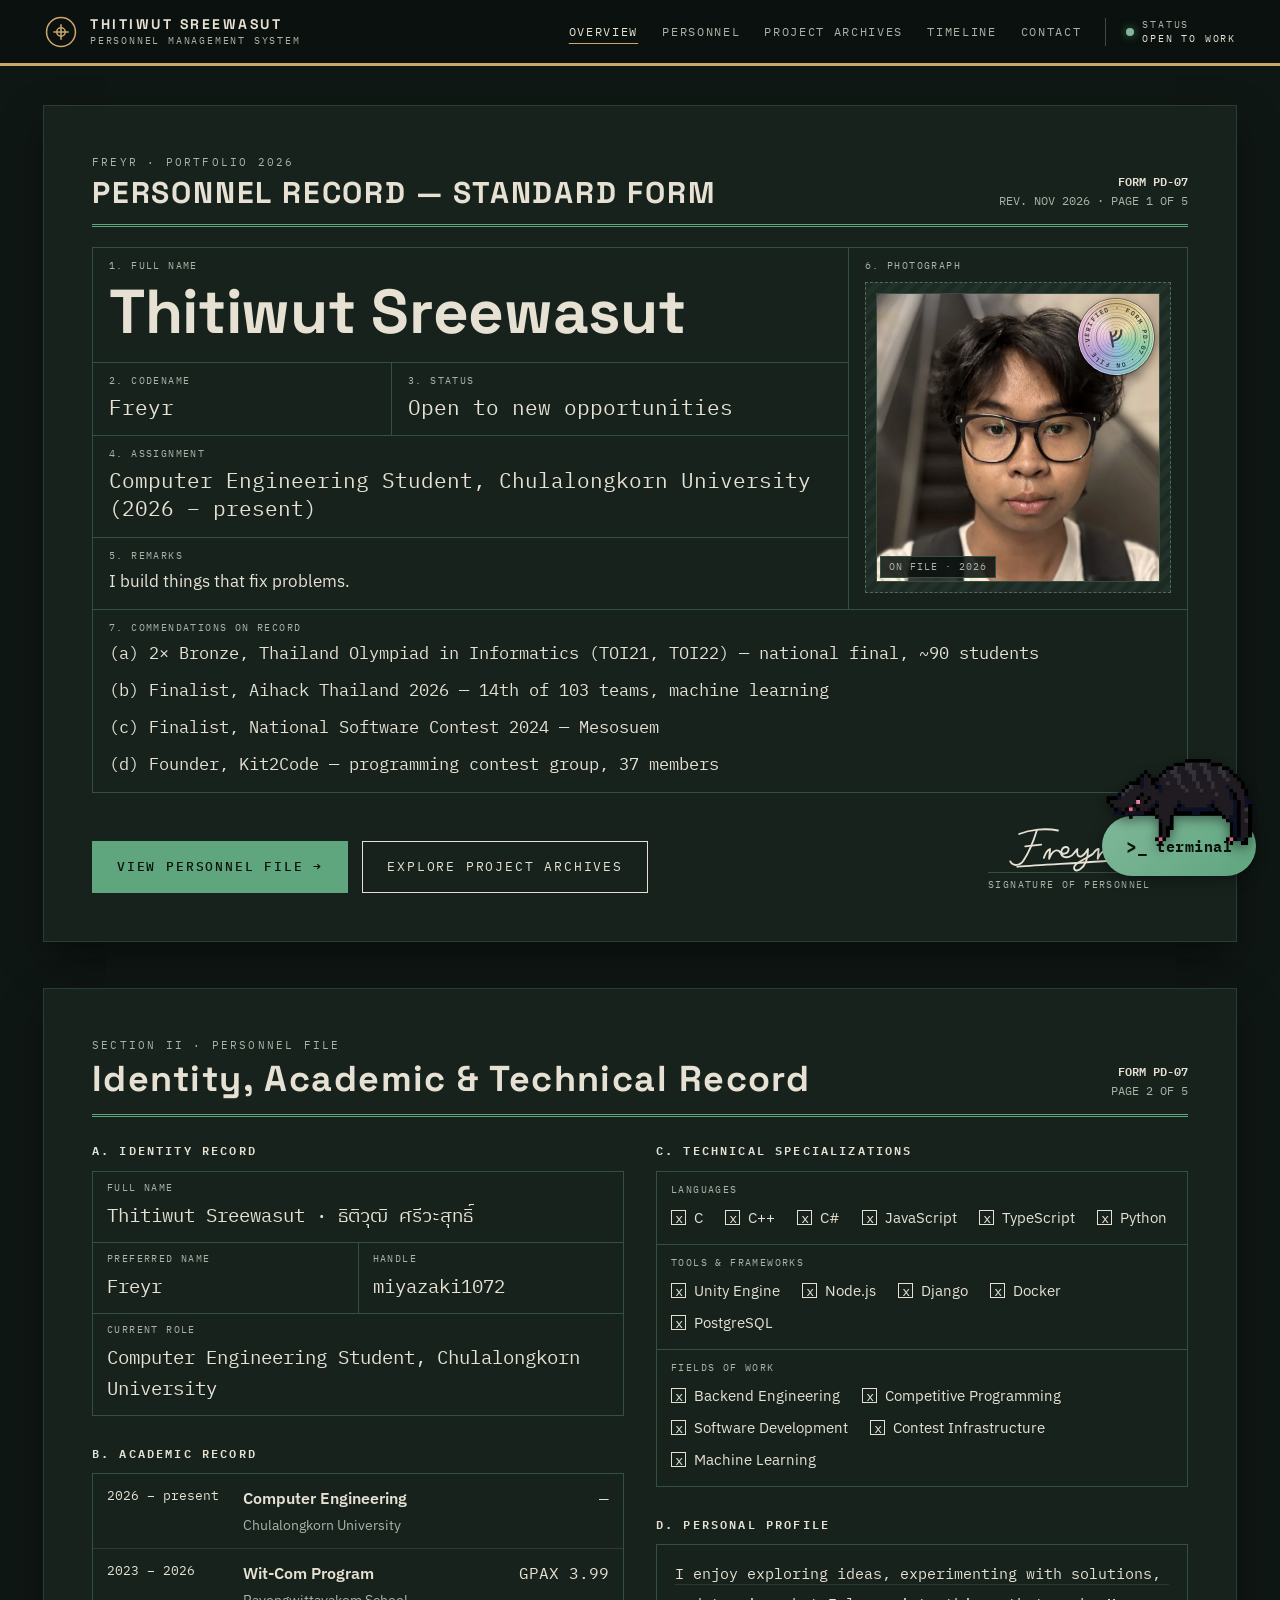
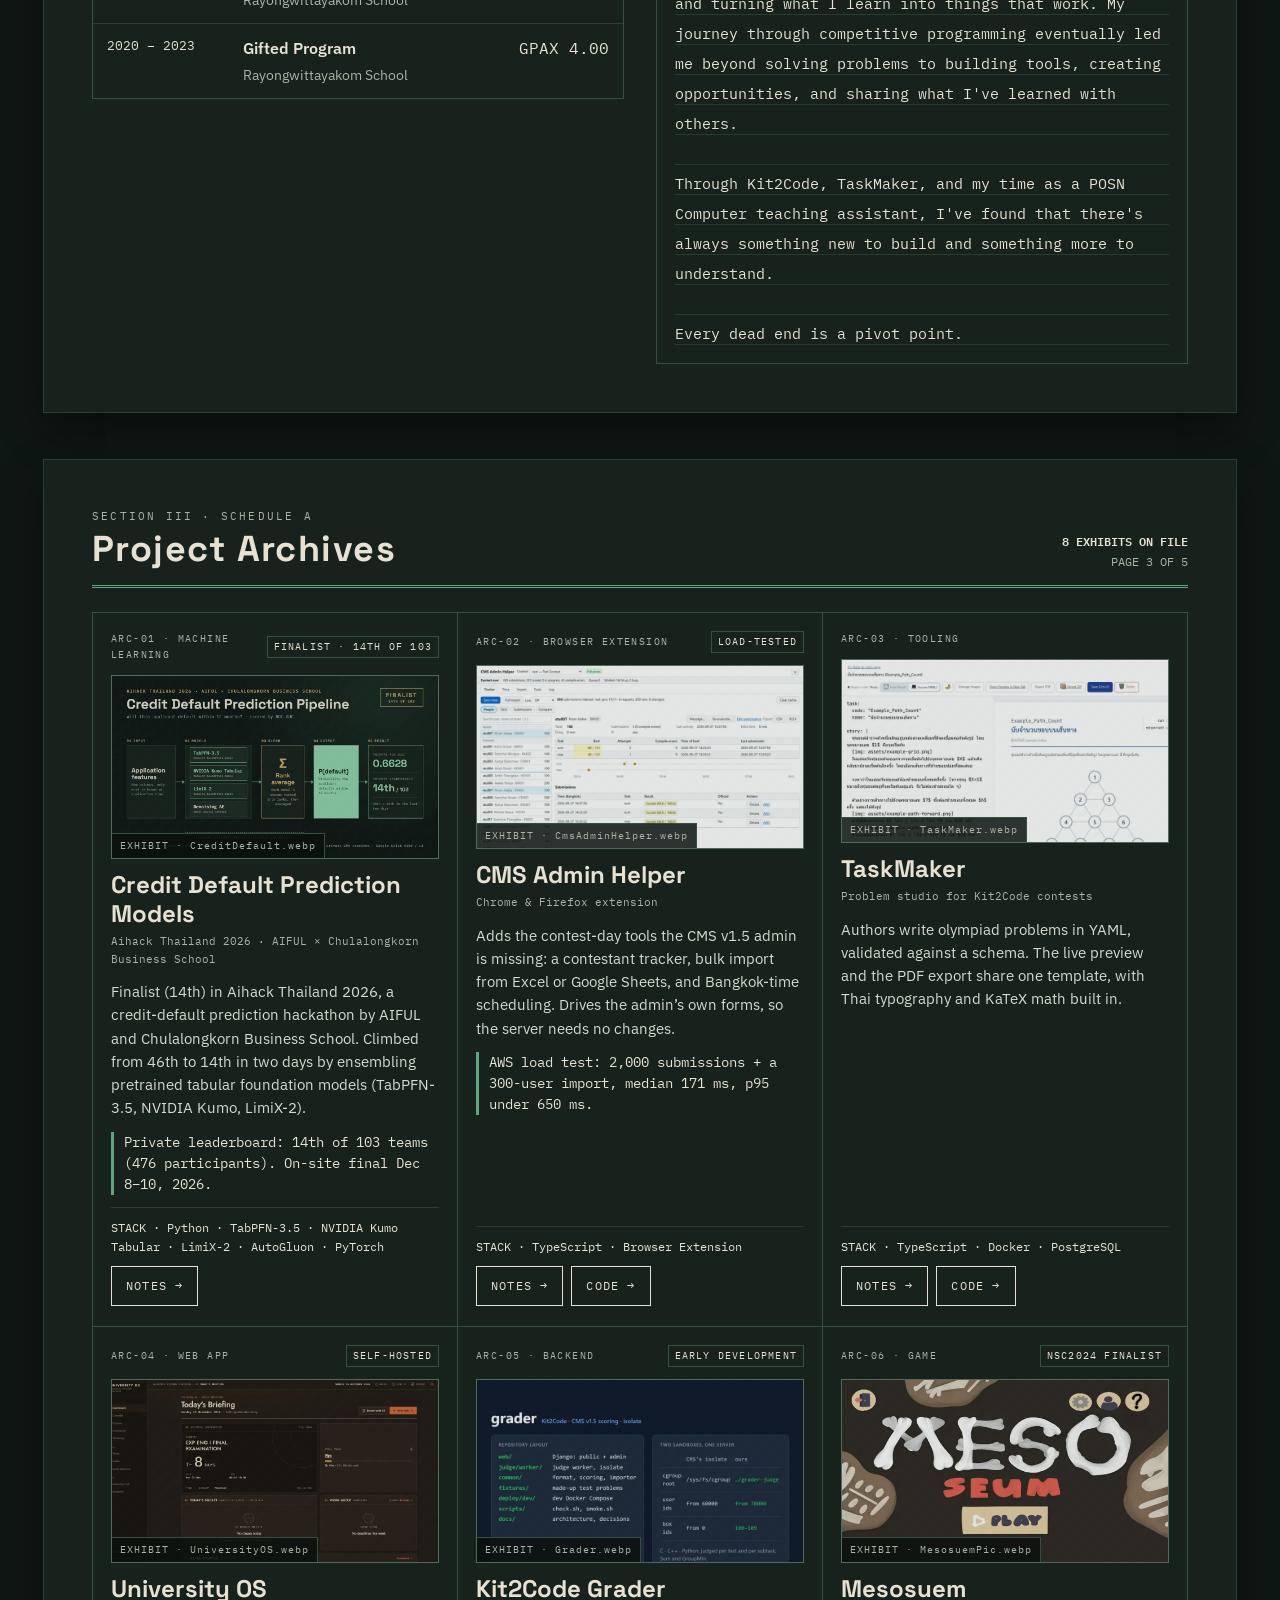
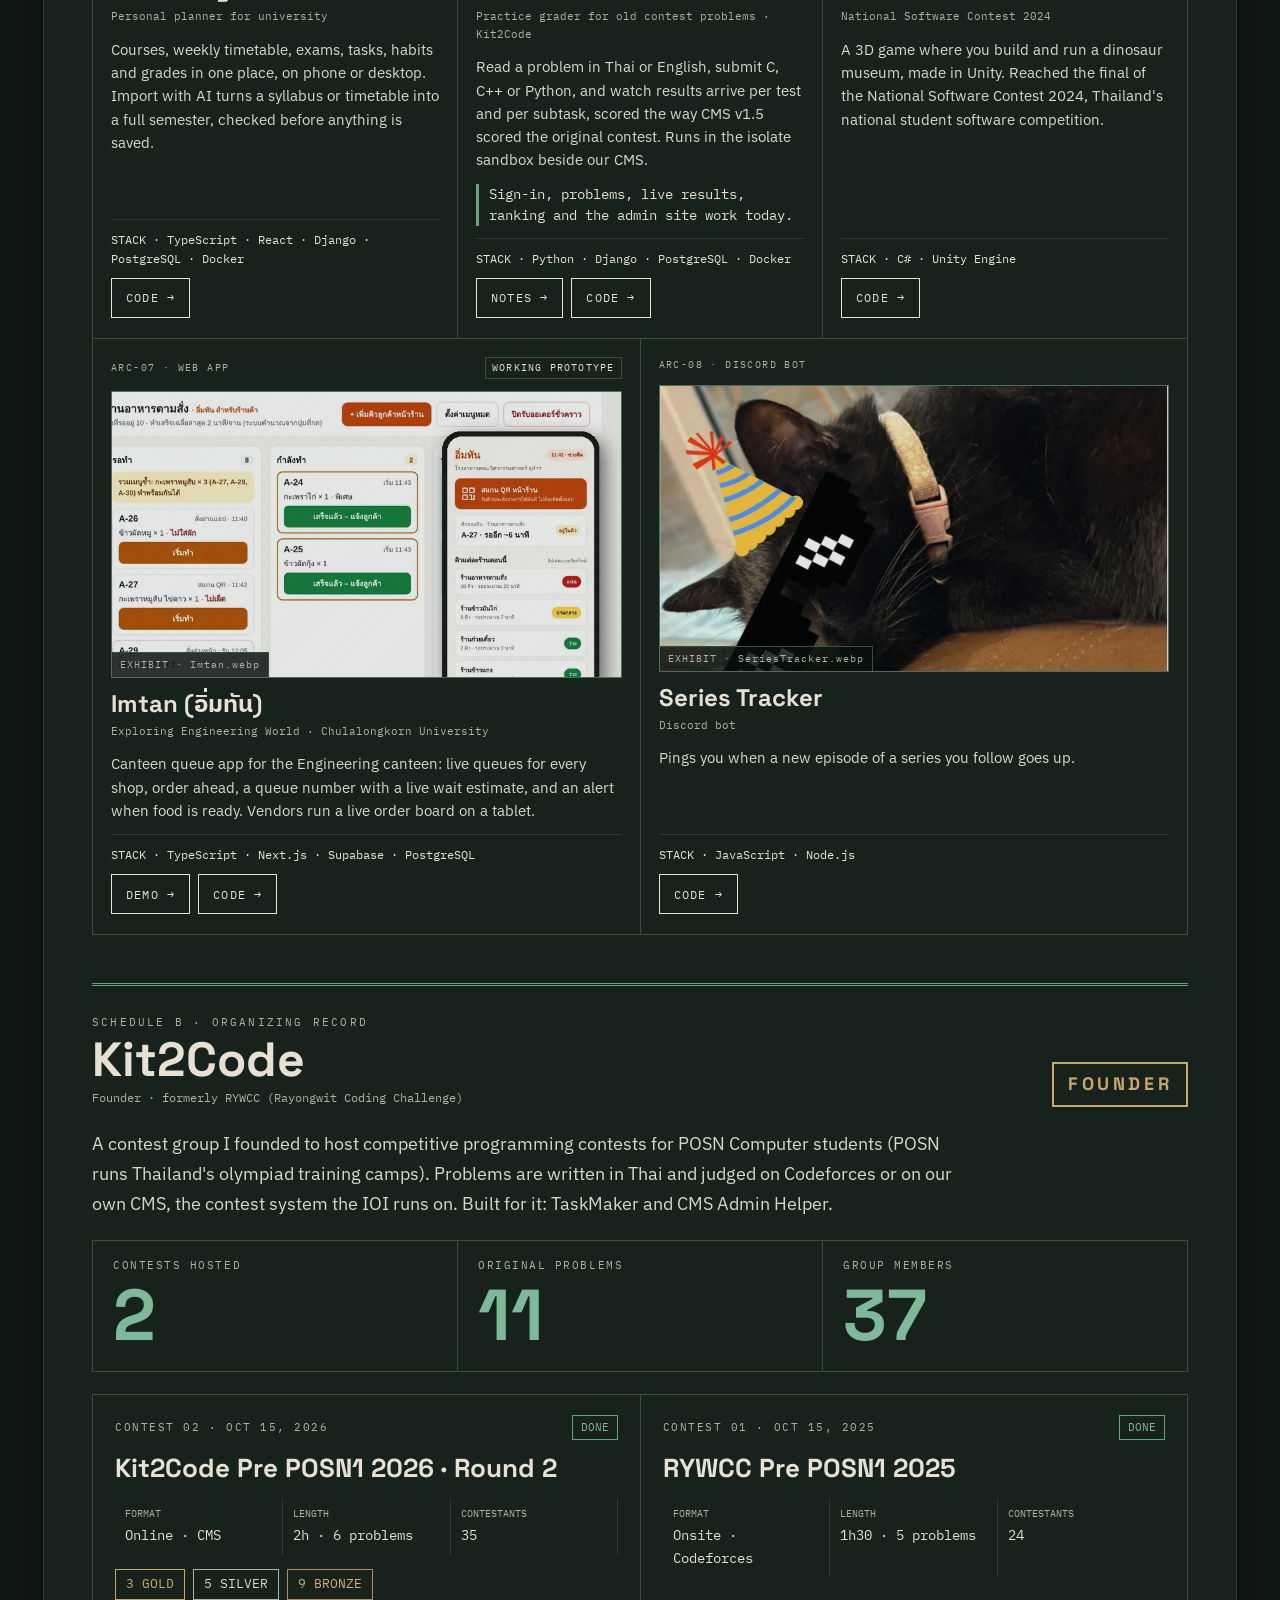
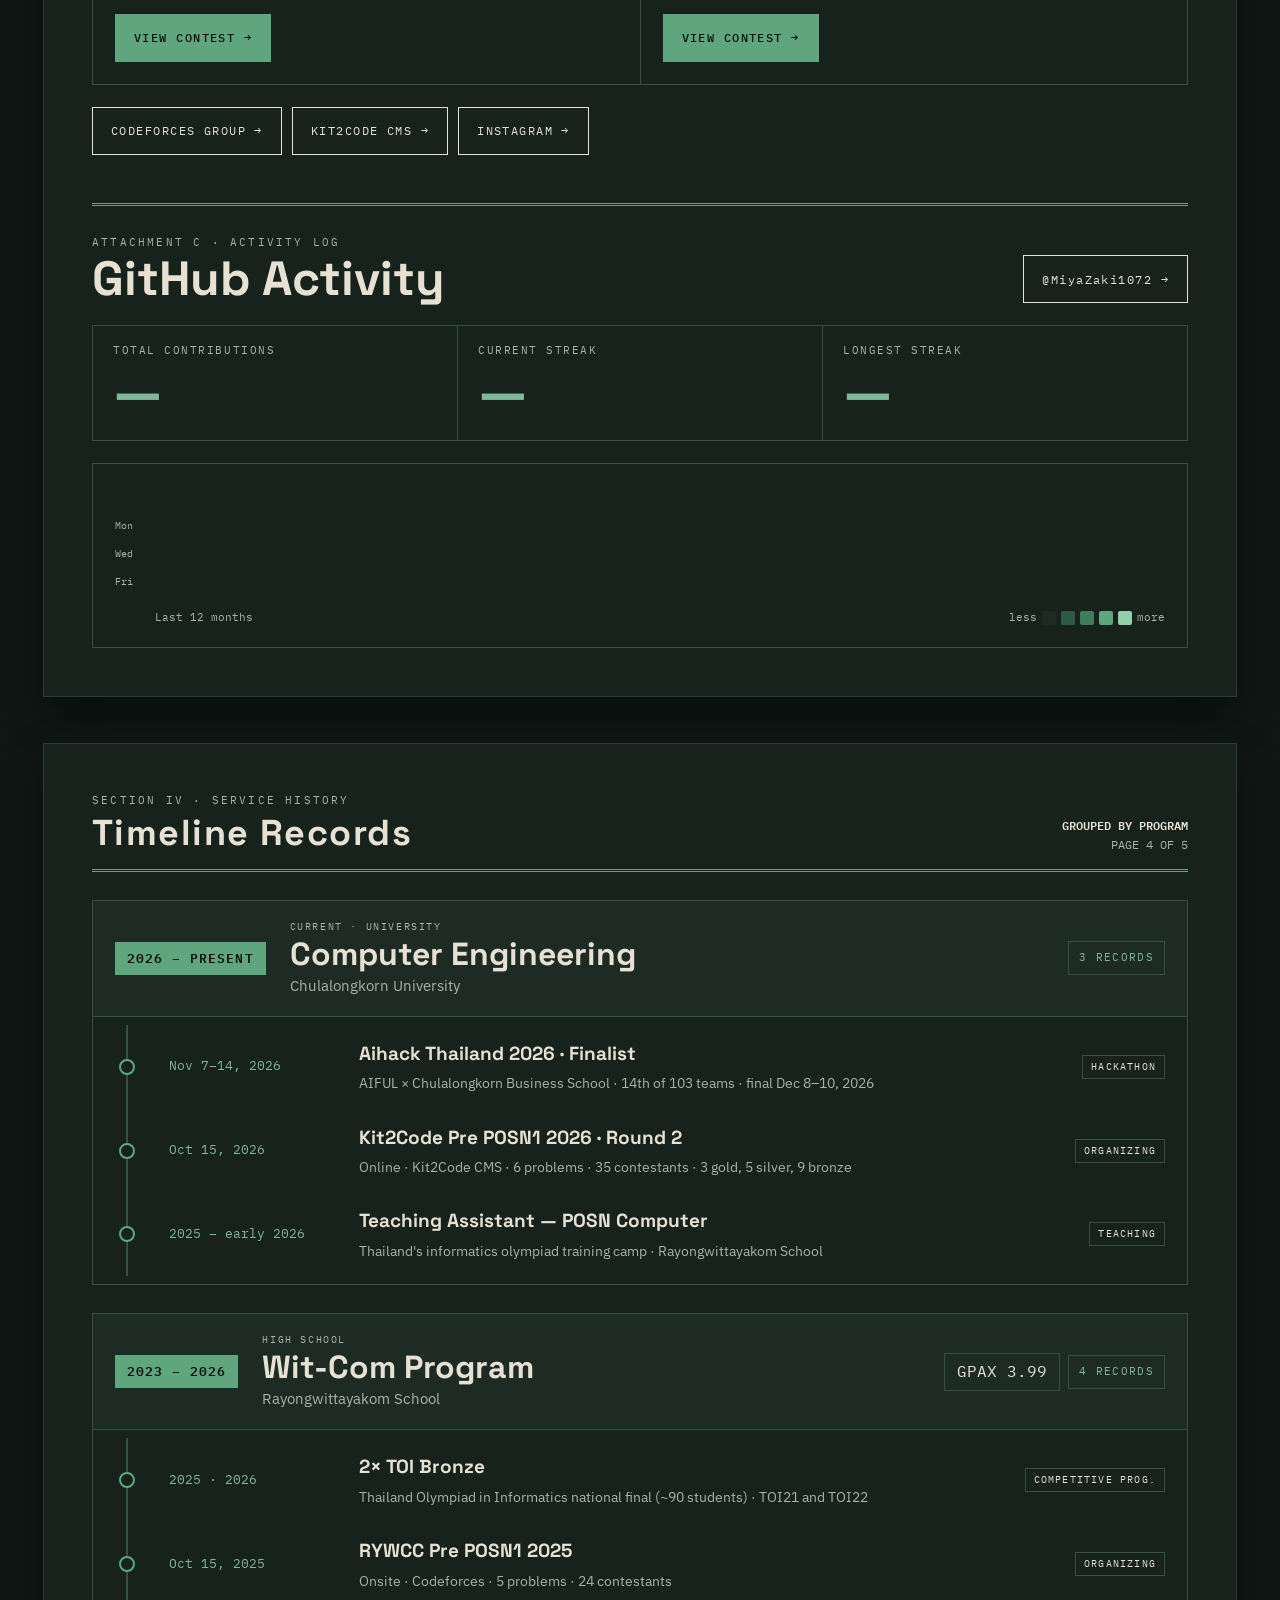
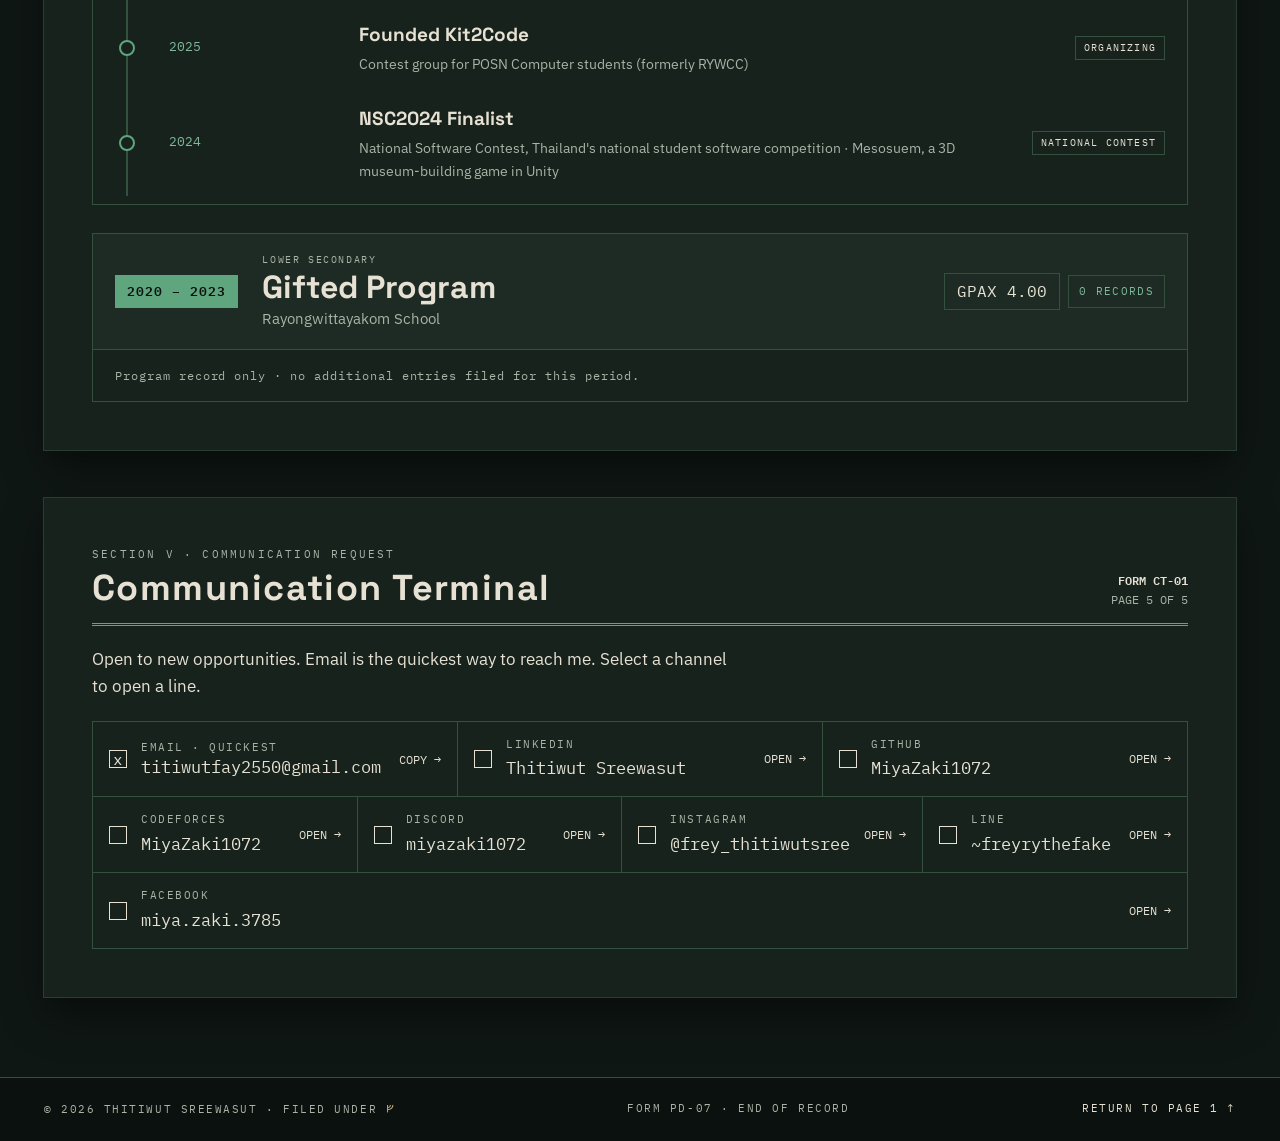
==== commit 9c6899c4: "feat add holographic photo seal and self-drawing signature" ====
--- a/index.html
+++ b/index.html
@@ -211,6 +211,17 @@
                     <div class="photo-frame">
                         <img src="images/me.webp" alt="Portrait of Thitiwut Sreewasut (Freyr)" class="avatar" width="160" height="160" fetchpriority="high" decoding="async">
                         <span class="photo-caption">ON FILE · 2026</span>
+                        <span class="foil-seal" aria-hidden="true">
+                            <svg viewBox="0 0 100 100">
+                                <defs>
+                                    <path id="seal-ring" d="M50,50 m-35,0 a35,35 0 1,1 70,0 a35,35 0 1,1 -70,0"/>
+                                </defs>
+                                <circle cx="50" cy="50" r="44" class="foil-seal-edge"/>
+                                <circle cx="50" cy="50" r="26" class="foil-seal-edge"/>
+                                <text class="foil-seal-ring"><textPath href="#seal-ring" textLength="218">VERIFIED · FORM PD-07 · ON FILE ·</textPath></text>
+                                <text x="50" y="52" class="foil-seal-rune" text-anchor="middle" dominant-baseline="central">ᚠ</text>
+                            </svg>
+                        </span>
                     </div>
                 </div>
 
@@ -232,7 +243,13 @@
                 </div>
                 <div class="overview-signoff">
                     <div class="signature-block">
-                        <span class="signature-hand">Freyr</span>
+                        <svg class="signature-svg" viewBox="0 0 200 60" role="img" aria-label="Signature: Freyr">
+                            <path pathLength="1" style="--d:.35s;--delay:0s" d="M22 17 C34 12, 52 10, 66 13"/>
+                            <path pathLength="1" style="--d:.45s;--delay:.3s" d="M42 13 C38 26, 33 38, 27 47 C23 53, 15 54, 12 48"/>
+                            <path pathLength="1" style="--d:.2s;--delay:.7s" d="M29 31 L47 29"/>
+                            <path pathLength="1" style="--d:1.1s;--delay:.85s" d="M50 44 C52 38, 54 35, 57 34 C57 38, 56 42, 56 45 C58 39, 62 34, 67 36 C70 41, 77 40, 78 35 C79 31, 72 30, 70 36 C68 42, 74 46, 82 41 C85 38, 87 35, 88 34 C87 39, 88 44, 93 42 C97 40, 99 35, 100 34 C100 44, 97 53, 91 57 C85 61, 81 55, 88 50 C94 46, 101 43, 106 39 C108 36, 110 34, 112 34 C112 38, 111 42, 111 45 C113 39, 118 34, 125 36"/>
+                            <path pathLength="1" style="--d:.5s;--delay:1.9s" d="M20 54 C60 51, 110 49, 150 45"/>
+                        </svg>
                         <span class="signature-label">SIGNATURE OF PERSONNEL</span>
                     </div>
                 </div>
--- a/style.css
+++ b/style.css
@@ -779,12 +779,91 @@
     width: 200px;
 }
 
-.signature-hand {
-    font-family: var(--font-mono);
-    font-size: 22px;
+.signature-svg {
+    display: block;
+    width: 100%;
+    height: 54px;
     border-bottom: 1px solid var(--rule);
-    padding-bottom: 2px;
-    color: var(--ink);
+    overflow: visible;
+}
+
+.signature-svg path {
+    fill: none;
+    stroke: var(--ink);
+    stroke-width: 2.1;
+    stroke-linecap: round;
+    stroke-linejoin: round;
+    stroke-dasharray: 1;
+    stroke-dashoffset: 0;
+}
+
+/* motion.js adds .will-sign, then swaps to .is-signed on first view */
+.signature-svg.will-sign path {
+    stroke-dashoffset: 1;
+}
+
+.signature-svg.is-signed path {
+    transition: stroke-dashoffset var(--d, 0.5s) cubic-bezier(0.55, 0.05, 0.45, 1) var(--delay, 0s);
+}
+
+/* ── Holographic foil seal (photo corner) ──────────────────── */
+.foil-seal {
+    --fx: 35%;
+    --fy: 30%;
+    --fa: 20deg;
+    position: absolute;
+    top: 16px;
+    right: 16px;
+    width: 76px;
+    height: 76px;
+    border-radius: 50%;
+    pointer-events: none;
+    transform: rotate(-10deg);
+    background:
+        radial-gradient(circle at var(--fx) var(--fy), rgba(255, 255, 255, 0.6), rgba(255, 255, 255, 0) 42%),
+        conic-gradient(from var(--fa), #C9A86A, #EADBA8, #8FD1AB, #8EC3D6, #B39BD8, #E3A9C6, #C9A86A);
+    box-shadow:
+        0 0 0 1px rgba(0, 0, 0, 0.4),
+        0 4px 12px rgba(0, 0, 0, 0.5),
+        inset 0 0 0 1px rgba(255, 255, 255, 0.35);
+}
+
+/* Fine guilloche rings over the foil */
+.foil-seal::after {
+    content: '';
+    position: absolute;
+    inset: 0;
+    border-radius: 50%;
+    background: repeating-radial-gradient(circle at 50% 50%, rgba(10, 17, 14, 0.1) 0 1px, transparent 1px 3px);
+    mix-blend-mode: multiply;
+}
+
+.foil-seal svg {
+    position: relative;
+    z-index: 1;
+    width: 100%;
+    height: 100%;
+    display: block;
+}
+
+.foil-seal-edge {
+    fill: none;
+    stroke: rgba(10, 17, 14, 0.45);
+    stroke-width: 1;
+}
+
+.foil-seal-ring {
+    font-family: var(--font-mono);
+    font-size: 8.4px;
+    font-weight: 600;
+    letter-spacing: 0.04em;
+    fill: rgba(10, 17, 14, 0.78);
+}
+
+.foil-seal-rune {
+    font-family: var(--font-rune), var(--font-mono);
+    font-size: 30px;
+    fill: rgba(10, 17, 14, 0.72);
 }
 
 .signature-label {
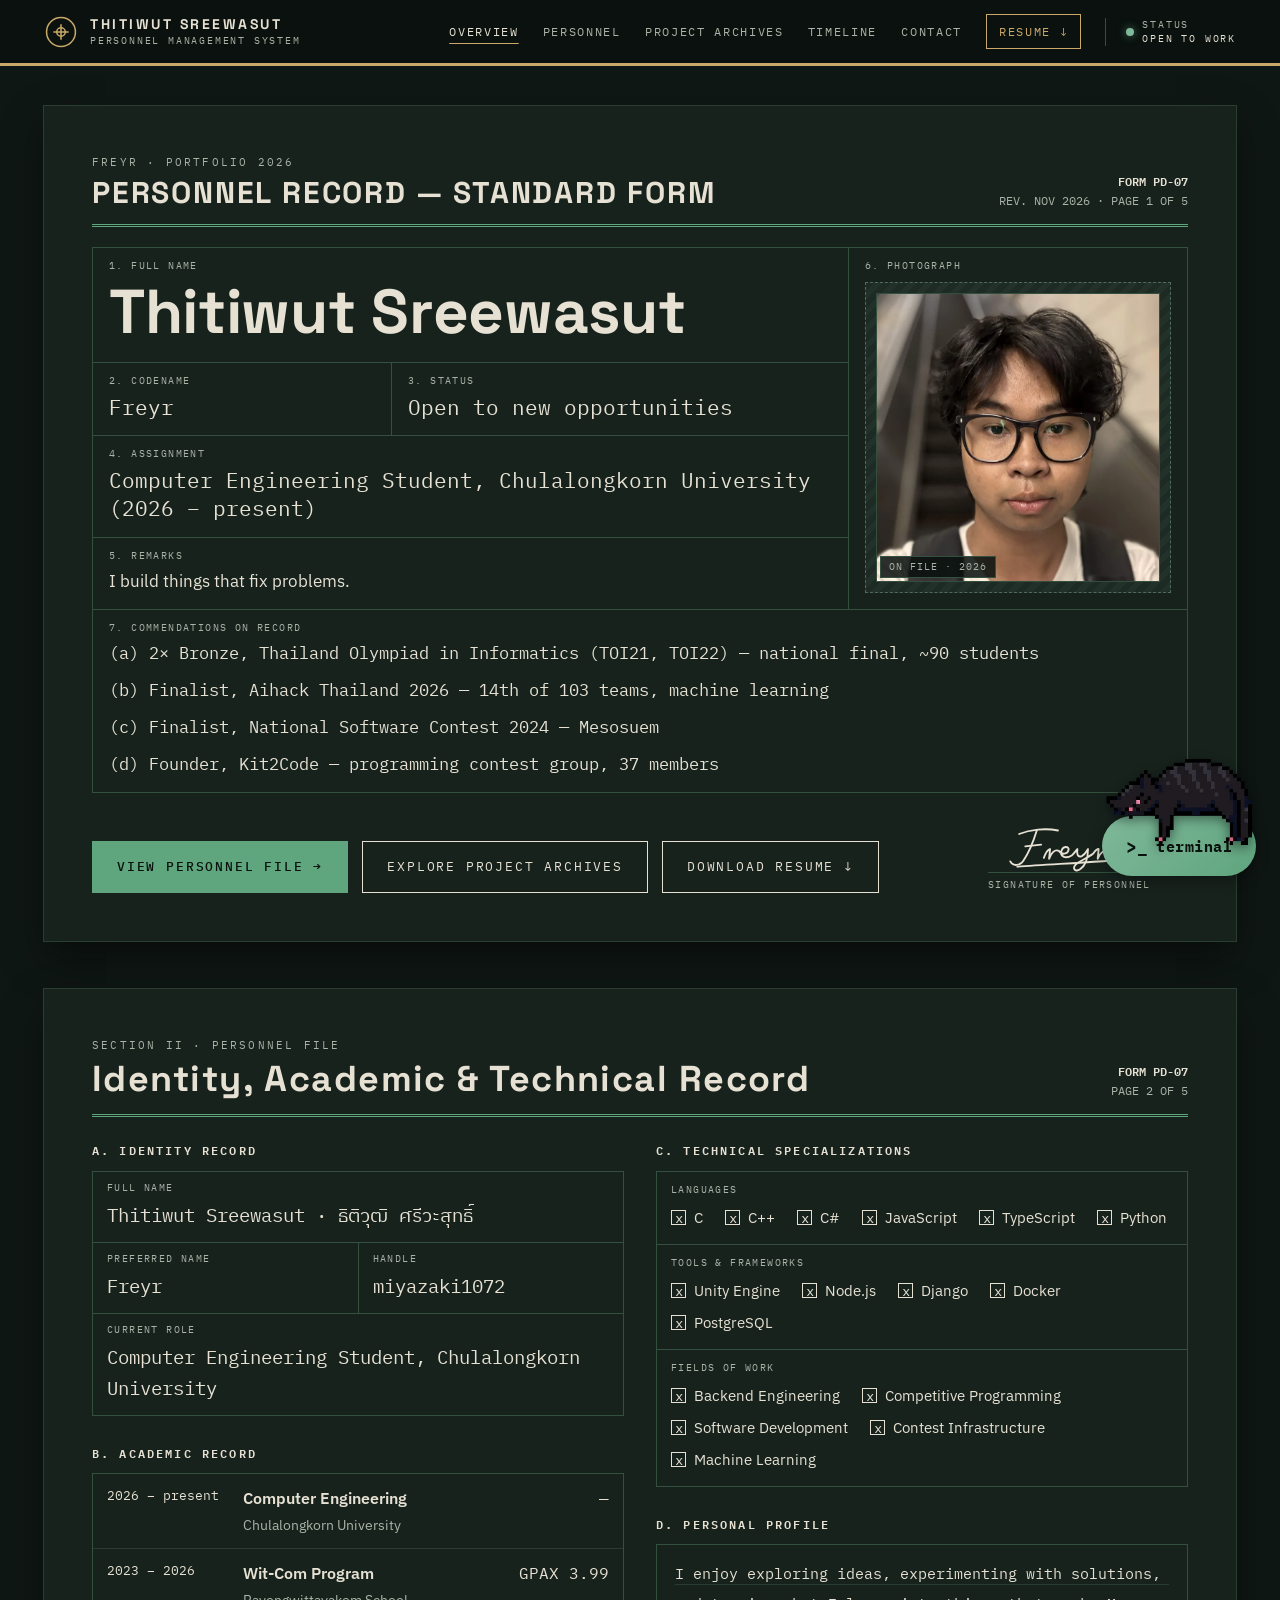
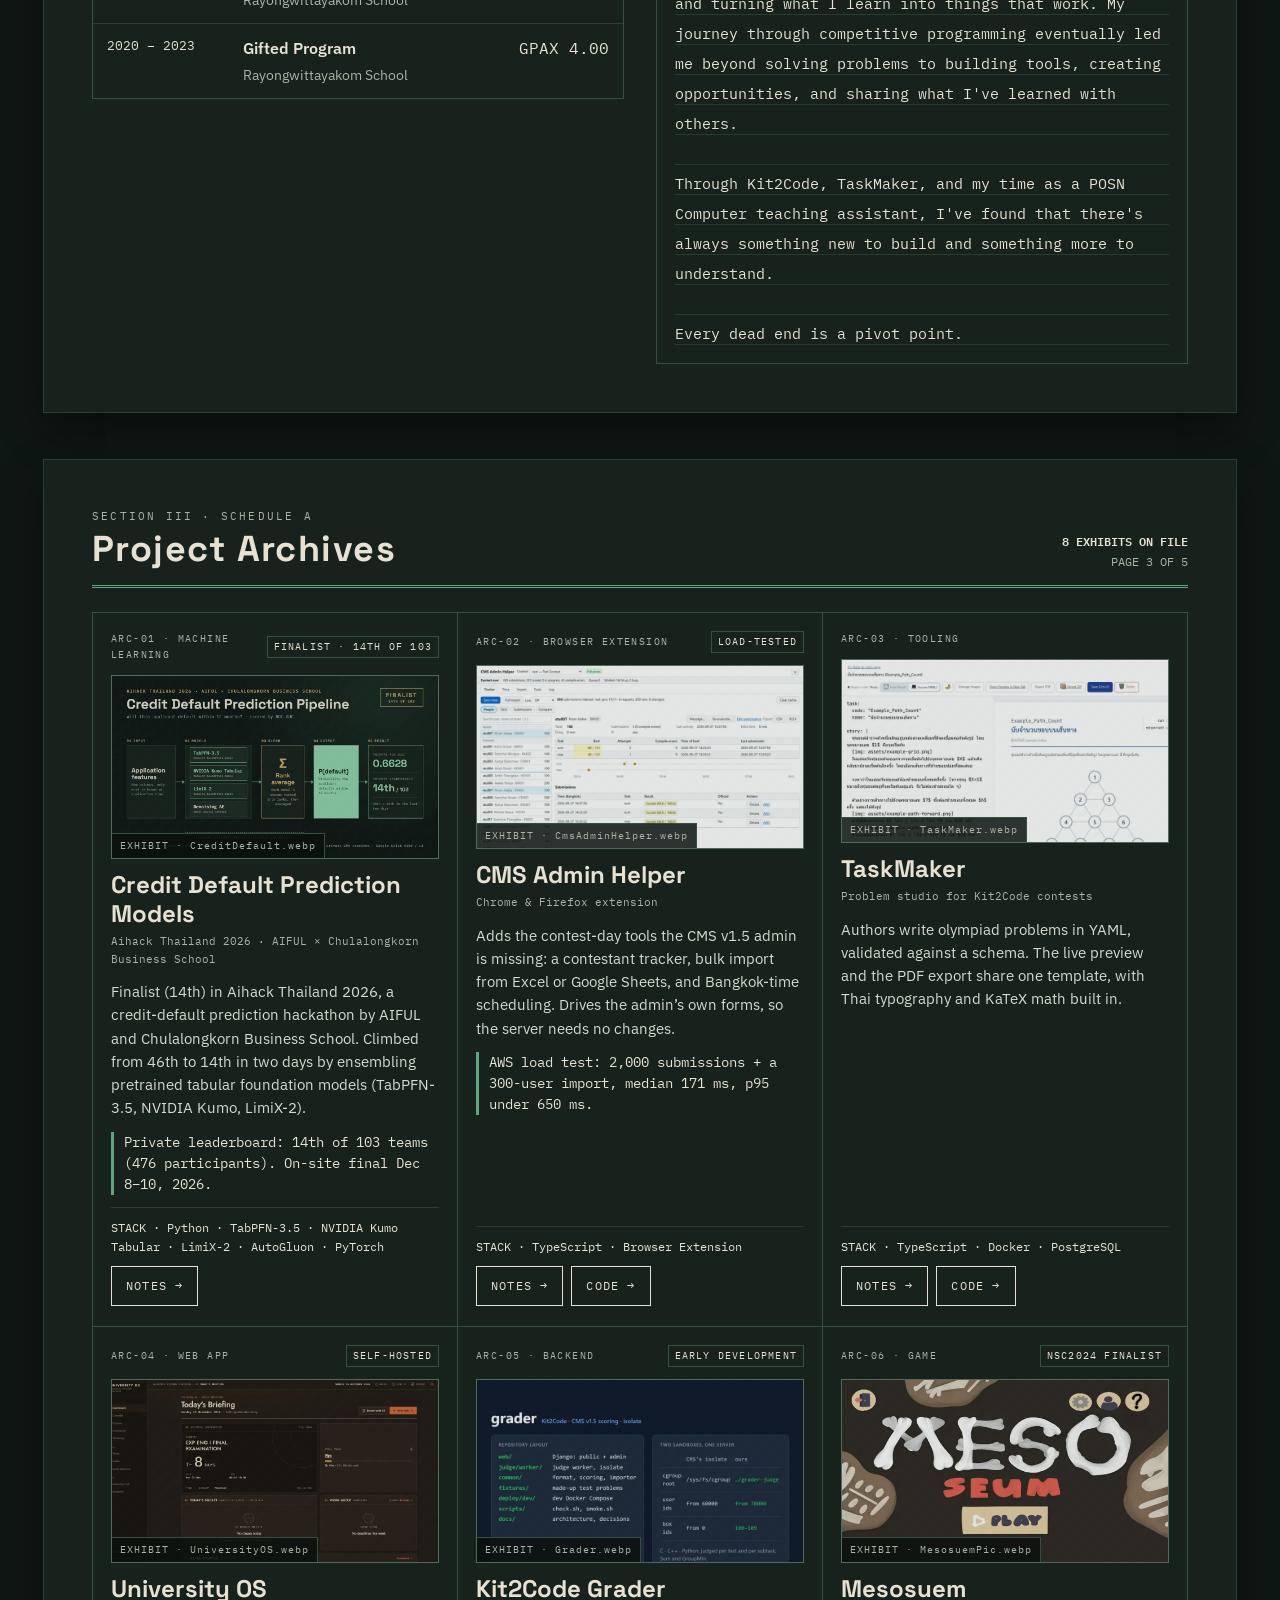
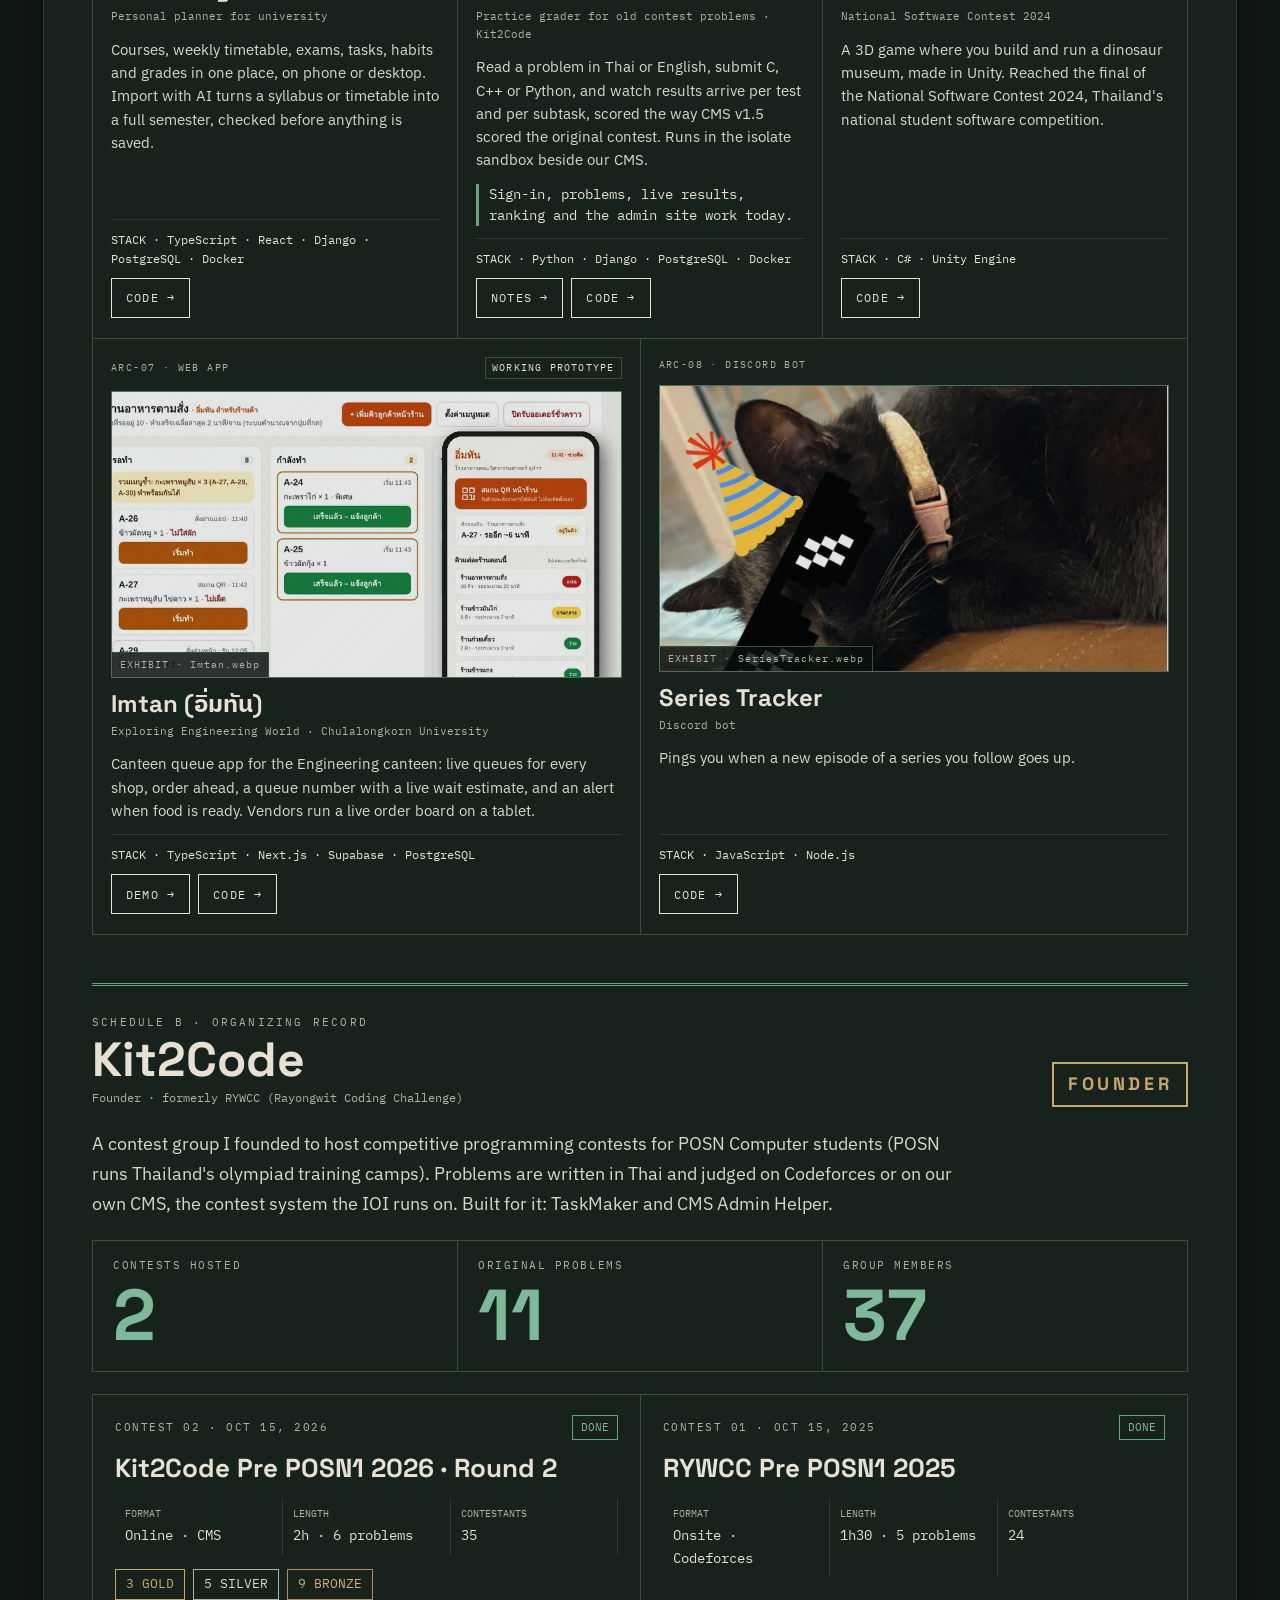
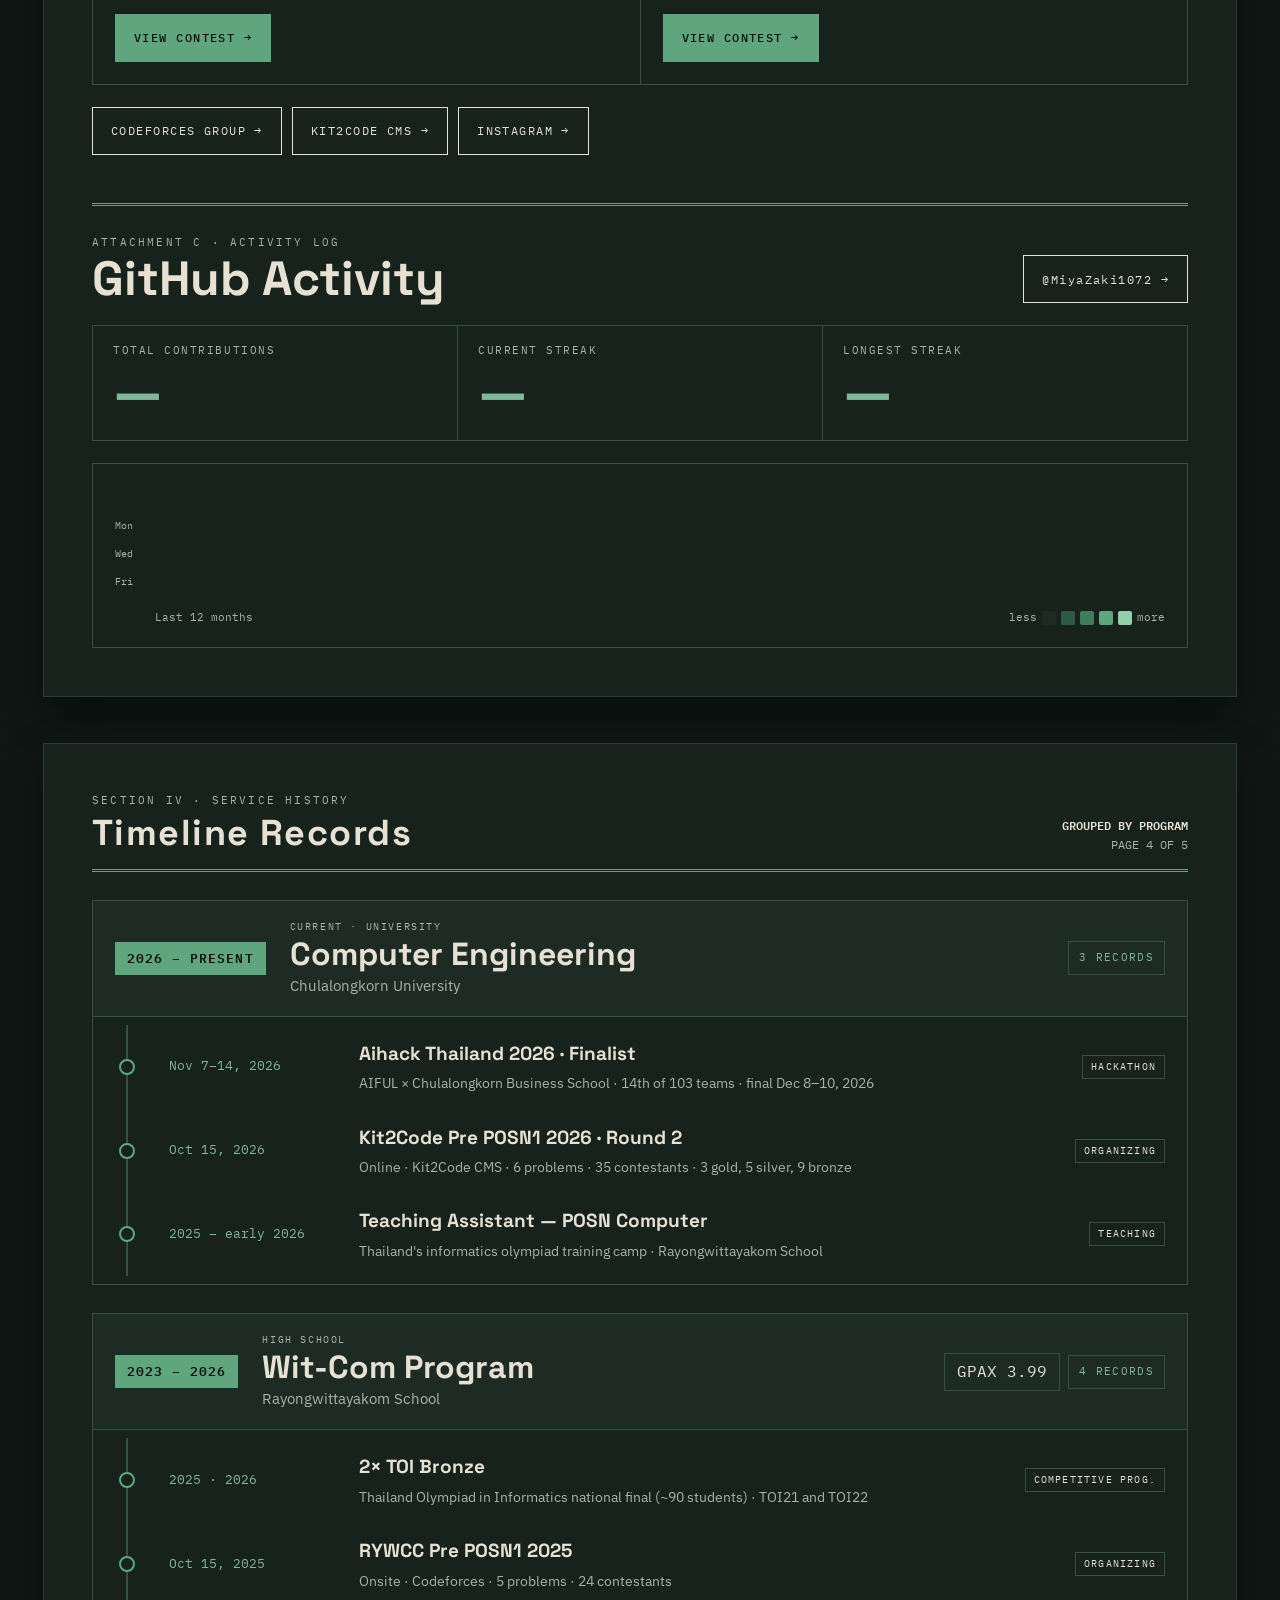
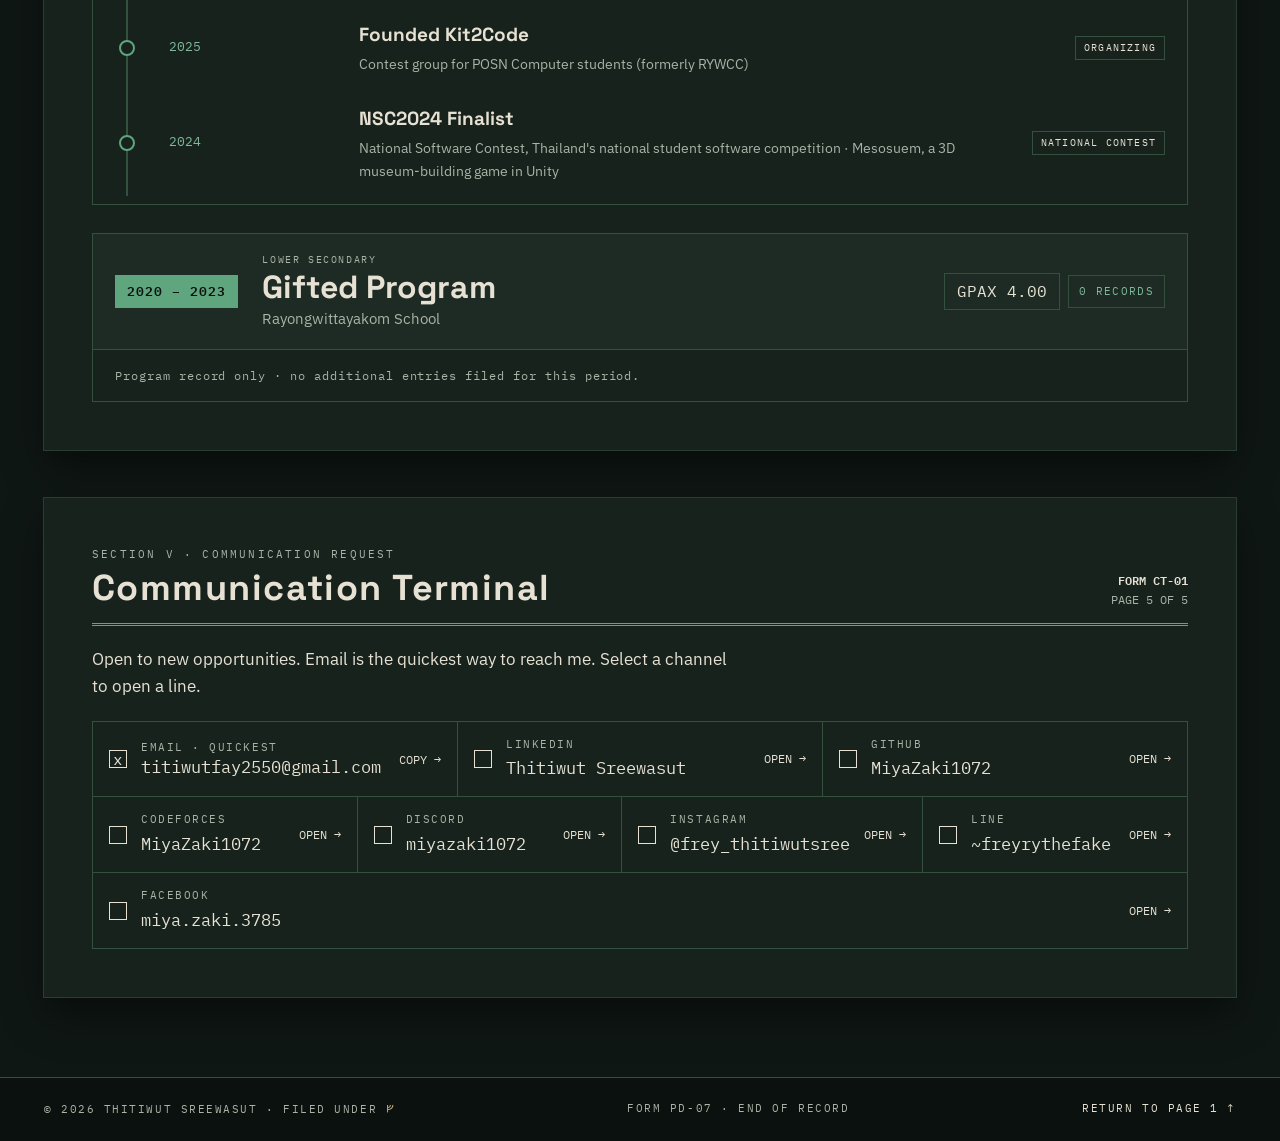
==== commit b20d41cb: "feat add resume printer download and remove photo seal" ====
--- a/index.html
+++ b/index.html
@@ -155,6 +155,7 @@
                 <a href="#archives" class="nav-link">PROJECT ARCHIVES</a>
                 <a href="#timeline" class="nav-link">TIMELINE</a>
                 <a href="#contact" class="nav-link">CONTACT</a>
+                <a href="resume.pdf" class="nav-resume" data-resume download="Thitiwut-Sreewasut-Resume.pdf">RESUME ↓</a>
                 <span class="sys-status" aria-label="Status: open to work">
                     <span class="sys-dot" aria-hidden="true"></span>
                     <span class="sys-text">
@@ -211,17 +212,6 @@
                     <div class="photo-frame">
                         <img src="images/me.webp" alt="Portrait of Thitiwut Sreewasut (Freyr)" class="avatar" width="160" height="160" fetchpriority="high" decoding="async">
                         <span class="photo-caption">ON FILE · 2026</span>
-                        <span class="foil-seal" aria-hidden="true">
-                            <svg viewBox="0 0 100 100">
-                                <defs>
-                                    <path id="seal-ring" d="M50,50 m-35,0 a35,35 0 1,1 70,0 a35,35 0 1,1 -70,0"/>
-                                </defs>
-                                <circle cx="50" cy="50" r="44" class="foil-seal-edge"/>
-                                <circle cx="50" cy="50" r="26" class="foil-seal-edge"/>
-                                <text class="foil-seal-ring"><textPath href="#seal-ring" textLength="218">VERIFIED · FORM PD-07 · ON FILE ·</textPath></text>
-                                <text x="50" y="52" class="foil-seal-rune" text-anchor="middle" dominant-baseline="central">ᚠ</text>
-                            </svg>
-                        </span>
                     </div>
                 </div>
 
@@ -240,6 +230,7 @@
                 <div class="overview-actions">
                     <a href="#personnel" class="btn-primary">VIEW PERSONNEL FILE →</a>
                     <a href="#archives" class="btn-secondary">EXPLORE PROJECT ARCHIVES</a>
+                    <a href="resume.pdf" class="btn-secondary btn-resume" data-resume download="Thitiwut-Sreewasut-Resume.pdf">DOWNLOAD RESUME ↓</a>
                 </div>
                 <div class="overview-signoff">
                     <div class="signature-block">
@@ -923,6 +914,7 @@
                     <span class="contact-action" aria-hidden="true">OPEN →</span>
                 </a>
             </div>
+
         </section>
 
     </main>
@@ -966,7 +958,84 @@
         </div>
     </div>
 
+    <!-- ══ RESUME PRINTER (dialog) ════════════════════════════════════ -->
+    <dialog class="resume-dialog" id="resumeDialog" aria-labelledby="resumeDialogTitle">
+        <div class="resume-dialog-head">
+            <span class="field-label" id="resumeDialogTitle">RESUME REQUEST · DESK 07</span>
+            <button type="button" class="resume-dialog-close" aria-label="Close">✕</button>
+        </div>
+        <div class="slip-printer" data-stage="idle">
+            <div class="slip-device">
+                <div class="slip-device-top">
+                    <span class="slip-device-brand">PD-07 · RECORDS OFFICE</span>
+                    <span class="slip-led" aria-hidden="true"></span>
+                </div>
+                <div class="slip-screen">
+                    <div class="slip-screen-row">
+                        <span class="slip-screen-title">Resume · T. Sreewasut</span>
+                        <span class="slip-screen-meta">PDF · 1 COPY</span>
+                    </div>
+                    <div class="slip-screen-row">
+                        <span class="slip-status" role="status" aria-live="polite">
+                            <span class="slip-status-icon" aria-hidden="true"></span>
+                            <span class="slip-status-text">Ready to print</span>
+                        </span>
+                        <button type="button" class="slip-print-btn" id="slipPrintBtn">PRINT</button>
+                    </div>
+                </div>
+                <div class="slip-slot" aria-hidden="true"></div>
+            </div>
+
+            <div class="slip-feed">
+                <article class="slip-paper" aria-label="Resume slip">
+                    <header class="slip-head">
+                        <span class="slip-mark" aria-hidden="true">ᚠ</span>
+                        <span class="slip-head-title">PERSONNEL RECORD</span>
+                        <span class="slip-head-sub">RESUME · RECORD COPY</span>
+                    </header>
+
+                    <div class="slip-rule"></div>
+
+                    <div class="slip-block">
+                        <div class="slip-name">THITIWUT SREEWASUT</div>
+                        <div class="slip-sub">Codename Freyr</div>
+                        <div class="slip-sub">Computer Engineering · Chulalongkorn</div>
+                    </div>
+
+                    <div class="slip-rule"></div>
+
+                    <div class="slip-block">
+                        <div class="slip-row"><span>TOI BRONZE ×2</span><span>TOI21 · 22</span></div>
+                        <div class="slip-row"><span>AIHACK 2026</span><span>14 / 103</span></div>
+                        <div class="slip-row"><span>NSC 2024</span><span>FINALIST</span></div>
+                        <div class="slip-row"><span>KIT2CODE</span><span>FOUNDER · 37</span></div>
+                    </div>
+
+                    <div class="slip-rule"></div>
+
+                    <div class="slip-block">
+                        <div class="slip-row"><span>Exhibits on file</span><span data-slip="exhibits">8</span></div>
+                        <div class="slip-row slip-row--total"><span>STATUS</span><span>OPEN TO WORK</span></div>
+                    </div>
+
+                    <div class="slip-rule"></div>
+
+                    <div class="slip-block">
+                        <div class="slip-row"><span>Slip no.</span><span data-slip="number">PD07-0000</span></div>
+                        <div class="slip-row"><span>Issued</span><span data-slip="date">—</span></div>
+                        <div class="slip-row"><span>Reach</span><span>github/MiyaZaki1072</span></div>
+                    </div>
+
+                    <div class="slip-barcode" aria-hidden="true"></div>
+                    <div class="slip-foot">RESUME.PDF · DOWNLOADING</div>
+                </article>
+            </div>
+        </div>
+        <p class="resume-dialog-note">Download didn't start? <a href="resume.pdf" download="Thitiwut-Sreewasut-Resume.pdf">Get the PDF directly</a></p>
+    </dialog>
+
     <script src="js/motion.js"></script>
+    <script src="js/slip.js"></script>
     <script src="js/index.js"></script>
 </body>
 </html>
--- a/style.css
+++ b/style.css
@@ -804,66 +804,6 @@
 
 .signature-svg.is-signed path {
     transition: stroke-dashoffset var(--d, 0.5s) cubic-bezier(0.55, 0.05, 0.45, 1) var(--delay, 0s);
-}
-
-/* ── Holographic foil seal (photo corner) ──────────────────── */
-.foil-seal {
-    --fx: 35%;
-    --fy: 30%;
-    --fa: 20deg;
-    position: absolute;
-    top: 16px;
-    right: 16px;
-    width: 76px;
-    height: 76px;
-    border-radius: 50%;
-    pointer-events: none;
-    transform: rotate(-10deg);
-    background:
-        radial-gradient(circle at var(--fx) var(--fy), rgba(255, 255, 255, 0.6), rgba(255, 255, 255, 0) 42%),
-        conic-gradient(from var(--fa), #C9A86A, #EADBA8, #8FD1AB, #8EC3D6, #B39BD8, #E3A9C6, #C9A86A);
-    box-shadow:
-        0 0 0 1px rgba(0, 0, 0, 0.4),
-        0 4px 12px rgba(0, 0, 0, 0.5),
-        inset 0 0 0 1px rgba(255, 255, 255, 0.35);
-}
-
-/* Fine guilloche rings over the foil */
-.foil-seal::after {
-    content: '';
-    position: absolute;
-    inset: 0;
-    border-radius: 50%;
-    background: repeating-radial-gradient(circle at 50% 50%, rgba(10, 17, 14, 0.1) 0 1px, transparent 1px 3px);
-    mix-blend-mode: multiply;
-}
-
-.foil-seal svg {
-    position: relative;
-    z-index: 1;
-    width: 100%;
-    height: 100%;
-    display: block;
-}
-
-.foil-seal-edge {
-    fill: none;
-    stroke: rgba(10, 17, 14, 0.45);
-    stroke-width: 1;
-}
-
-.foil-seal-ring {
-    font-family: var(--font-mono);
-    font-size: 8.4px;
-    font-weight: 600;
-    letter-spacing: 0.04em;
-    fill: rgba(10, 17, 14, 0.78);
-}
-
-.foil-seal-rune {
-    font-family: var(--font-rune), var(--font-mono);
-    font-size: 30px;
-    fill: rgba(10, 17, 14, 0.72);
 }
 
 .signature-label {
@@ -2892,3 +2832,376 @@
         bottom: 20px;
     }
 }
+
+/* ── Resume printer (dialog) ───────────────────────────────── */
+.nav-resume {
+    color: var(--brass);
+    text-decoration: none;
+    border: 1px solid var(--brass);
+    padding: 7px 12px;
+    transition: background-color 0.15s ease, color 0.15s ease;
+}
+
+.nav-resume:hover {
+    background: var(--brass);
+    color: var(--signal-ink);
+}
+
+.resume-dialog {
+    width: min(380px, calc(100vw - 32px));
+    max-height: calc(100vh - 32px);
+    margin: auto;
+    padding: 18px 18px 16px;
+    background: var(--night);
+    color: var(--ink);
+    border: 1px solid var(--rule-dashed);
+    box-shadow: 0 30px 80px rgba(0, 0, 0, 0.6);
+    overflow-y: auto;
+    overscroll-behavior: contain;
+}
+
+.resume-dialog::backdrop {
+    background: rgba(5, 9, 7, 0.78);
+    backdrop-filter: blur(3px);
+}
+
+.resume-dialog[open] {
+    animation: resumeDialogIn 0.22s var(--ease-out);
+}
+
+@keyframes resumeDialogIn {
+    from { opacity: 0; transform: translateY(10px); }
+    to   { opacity: 1; transform: none; }
+}
+
+.resume-dialog-head {
+    display: flex;
+    align-items: center;
+    justify-content: space-between;
+    margin-bottom: 14px;
+}
+
+.resume-dialog-close {
+    width: 32px;
+    height: 32px;
+    background: transparent;
+    border: 1px solid var(--rule);
+    color: var(--ink-muted);
+    font-size: 14px;
+    cursor: pointer;
+}
+
+.resume-dialog-close:hover {
+    color: var(--ink);
+    border-color: var(--rule-dashed);
+}
+
+.resume-dialog-note {
+    margin-top: 16px;
+    text-align: center;
+    font-family: var(--font-mono);
+    font-size: 11px;
+    color: var(--ink-muted);
+}
+
+.resume-dialog-note a {
+    color: var(--signal-light);
+}
+
+.slip-printer {
+    display: flex;
+    flex-direction: column;
+    align-items: center;
+    width: 100%;
+}
+
+.slip-device {
+    position: relative;
+    z-index: 2;
+    width: 100%;
+    background: var(--header);
+    border: 1px solid var(--rule);
+    padding: 12px 12px 14px;
+    box-shadow: 0 18px 40px rgba(0, 0, 0, 0.45);
+}
+
+.slip-device-top {
+    display: flex;
+    align-items: center;
+    justify-content: space-between;
+    margin-bottom: 10px;
+}
+
+.slip-device-brand {
+    font-family: var(--font-mono);
+    font-size: 10px;
+    letter-spacing: 0.14em;
+    color: var(--ink-muted);
+}
+
+.slip-led {
+    width: 7px;
+    height: 7px;
+    border-radius: 50%;
+    background: var(--rule-dashed);
+    transition: background-color 0.2s ease, box-shadow 0.2s ease;
+}
+
+.slip-printer[data-stage="processing"] .slip-led,
+.slip-printer[data-stage="printing"] .slip-led {
+    background: var(--brass);
+    box-shadow: 0 0 8px rgba(201, 168, 106, 0.7);
+}
+
+.slip-printer[data-stage="complete"] .slip-led {
+    background: var(--signal-light);
+    box-shadow: 0 0 8px rgba(127, 184, 154, 0.6);
+}
+
+.slip-screen {
+    background: var(--sheet-2);
+    border: 1px solid var(--rule);
+    padding: 12px 12px 10px;
+    display: flex;
+    flex-direction: column;
+    gap: 12px;
+}
+
+.slip-screen-row {
+    display: flex;
+    align-items: center;
+    justify-content: space-between;
+    gap: 12px;
+}
+
+.slip-screen-title {
+    font-family: var(--font-display);
+    font-size: 15px;
+    font-weight: 500;
+    color: var(--ink);
+}
+
+.slip-screen-meta {
+    font-family: var(--font-mono);
+    font-size: 10px;
+    letter-spacing: 0.12em;
+    color: var(--ink-muted);
+}
+
+.slip-status {
+    display: inline-flex;
+    align-items: center;
+    gap: 8px;
+    font-family: var(--font-mono);
+    font-size: 12px;
+    color: var(--ink-2);
+    min-width: 0;
+}
+
+.slip-status-icon {
+    flex: none;
+    width: 12px;
+    height: 12px;
+    border-radius: 50%;
+    border: 1.5px solid var(--ink-muted);
+}
+
+.slip-printer[data-stage="processing"] .slip-status-icon,
+.slip-printer[data-stage="printing"] .slip-status-icon {
+    border-color: var(--brass);
+    border-right-color: transparent;
+    animation: slipSpin 0.7s linear infinite;
+}
+
+.slip-printer[data-stage="complete"] .slip-status-icon {
+    border-color: var(--signal-light);
+    background:
+        linear-gradient(var(--signal-light), var(--signal-light)) 3px 6px / 2px 1.5px no-repeat,
+        linear-gradient(var(--signal-light), var(--signal-light)) 4px 3px / 1.5px 4.5px no-repeat;
+    transform: rotate(40deg);
+}
+
+@keyframes slipSpin {
+    to { transform: rotate(360deg); }
+}
+
+.slip-print-btn {
+    flex: none;
+    min-height: 36px;
+    padding: 0 14px;
+    background: var(--signal);
+    color: var(--signal-ink);
+    border: 1px solid var(--signal);
+    font-family: var(--font-mono);
+    font-size: 11px;
+    font-weight: 600;
+    letter-spacing: 0.14em;
+    cursor: pointer;
+    transition: background-color 0.15s ease, transform 0.1s ease;
+}
+
+.slip-print-btn:hover {
+    background: var(--signal-light);
+    border-color: var(--signal-light);
+}
+
+.slip-print-btn:active {
+    transform: translateY(1px);
+}
+
+.slip-print-btn:disabled {
+    background: transparent;
+    color: var(--ink-muted);
+    border-color: var(--rule);
+    cursor: progress;
+}
+
+.slip-slot {
+    height: 6px;
+    margin: 12px 14px 0;
+    background: #050907;
+    border-radius: 3px;
+    box-shadow: inset 0 2px 3px rgba(0, 0, 0, 0.8);
+}
+
+/* Window the paper feeds through; JS grows its height */
+.slip-feed {
+    position: relative;
+    z-index: 1;
+    width: 288px;
+    max-width: calc(100% - 36px);
+    height: 0;
+    margin-top: -10px;
+    overflow: hidden;
+}
+
+.slip-paper {
+    position: absolute;
+    left: 0;
+    right: 0;
+    bottom: 0;
+    padding: 24px 18px 26px;
+    background: #EEE7D4;
+    background-image: linear-gradient(rgba(0, 0, 0, 0.06), rgba(0, 0, 0, 0) 18px);
+    color: #1B211D;
+    font-family: var(--font-mono);
+    font-size: 11.5px;
+    line-height: 1.5;
+    /* Torn zig-zag bottom edge */
+    -webkit-mask: conic-gradient(from -45deg at bottom, #0000, #000 1deg 89deg, #0000 90deg) 50% / 10px 100%;
+    mask: conic-gradient(from -45deg at bottom, #0000, #000 1deg 89deg, #0000 90deg) 50% / 10px 100%;
+}
+
+.slip-head {
+    display: flex;
+    flex-direction: column;
+    align-items: center;
+    gap: 2px;
+    text-align: center;
+}
+
+.slip-mark {
+    display: grid;
+    place-items: center;
+    width: 34px;
+    height: 34px;
+    margin-bottom: 6px;
+    background: #1B211D;
+    color: #EEE7D4;
+    font-family: var(--font-rune), var(--font-mono);
+    font-size: 20px;
+}
+
+.slip-head-title {
+    font-weight: 700;
+    letter-spacing: 0.16em;
+}
+
+.slip-head-sub {
+    font-size: 10px;
+    letter-spacing: 0.12em;
+    color: #59615B;
+}
+
+.slip-rule {
+    margin: 12px 0;
+    border-top: 1px dashed #A7A08E;
+}
+
+.slip-block {
+    display: flex;
+    flex-direction: column;
+    gap: 3px;
+}
+
+.slip-name {
+    font-weight: 700;
+    letter-spacing: 0.08em;
+}
+
+.slip-sub {
+    color: #59615B;
+}
+
+.slip-row {
+    display: flex;
+    justify-content: space-between;
+    gap: 12px;
+}
+
+.slip-row span:last-child {
+    text-align: right;
+}
+
+.slip-row--total {
+    margin-top: 4px;
+    font-weight: 700;
+    font-size: 13px;
+}
+
+.slip-barcode {
+    display: flex;
+    align-items: stretch;
+    justify-content: center;
+    gap: 1.5px;
+    height: 38px;
+    margin: 16px 0 6px;
+}
+
+.slip-barcode i {
+    display: block;
+    background: #1B211D;
+}
+
+.slip-foot {
+    text-align: center;
+    font-size: 10px;
+    letter-spacing: 0.16em;
+    color: #59615B;
+}
+
+/* Keep the header on one row once RESUME joins the nav */
+@media (min-width: 861px) and (max-width: 1180px) {
+    .primary-nav {
+        gap: 4px 16px;
+    }
+
+    .sys-status {
+        display: none;
+    }
+}
+
+@media (max-width: 860px) {
+    .nav-resume {
+        margin: 8px 4px 4px;
+        text-align: center;
+        padding: 12px;
+    }
+}
+
+@media (prefers-reduced-motion: reduce) {
+    .slip-printer .slip-status-icon,
+    .resume-dialog[open] {
+        animation: none !important;
+    }
+}
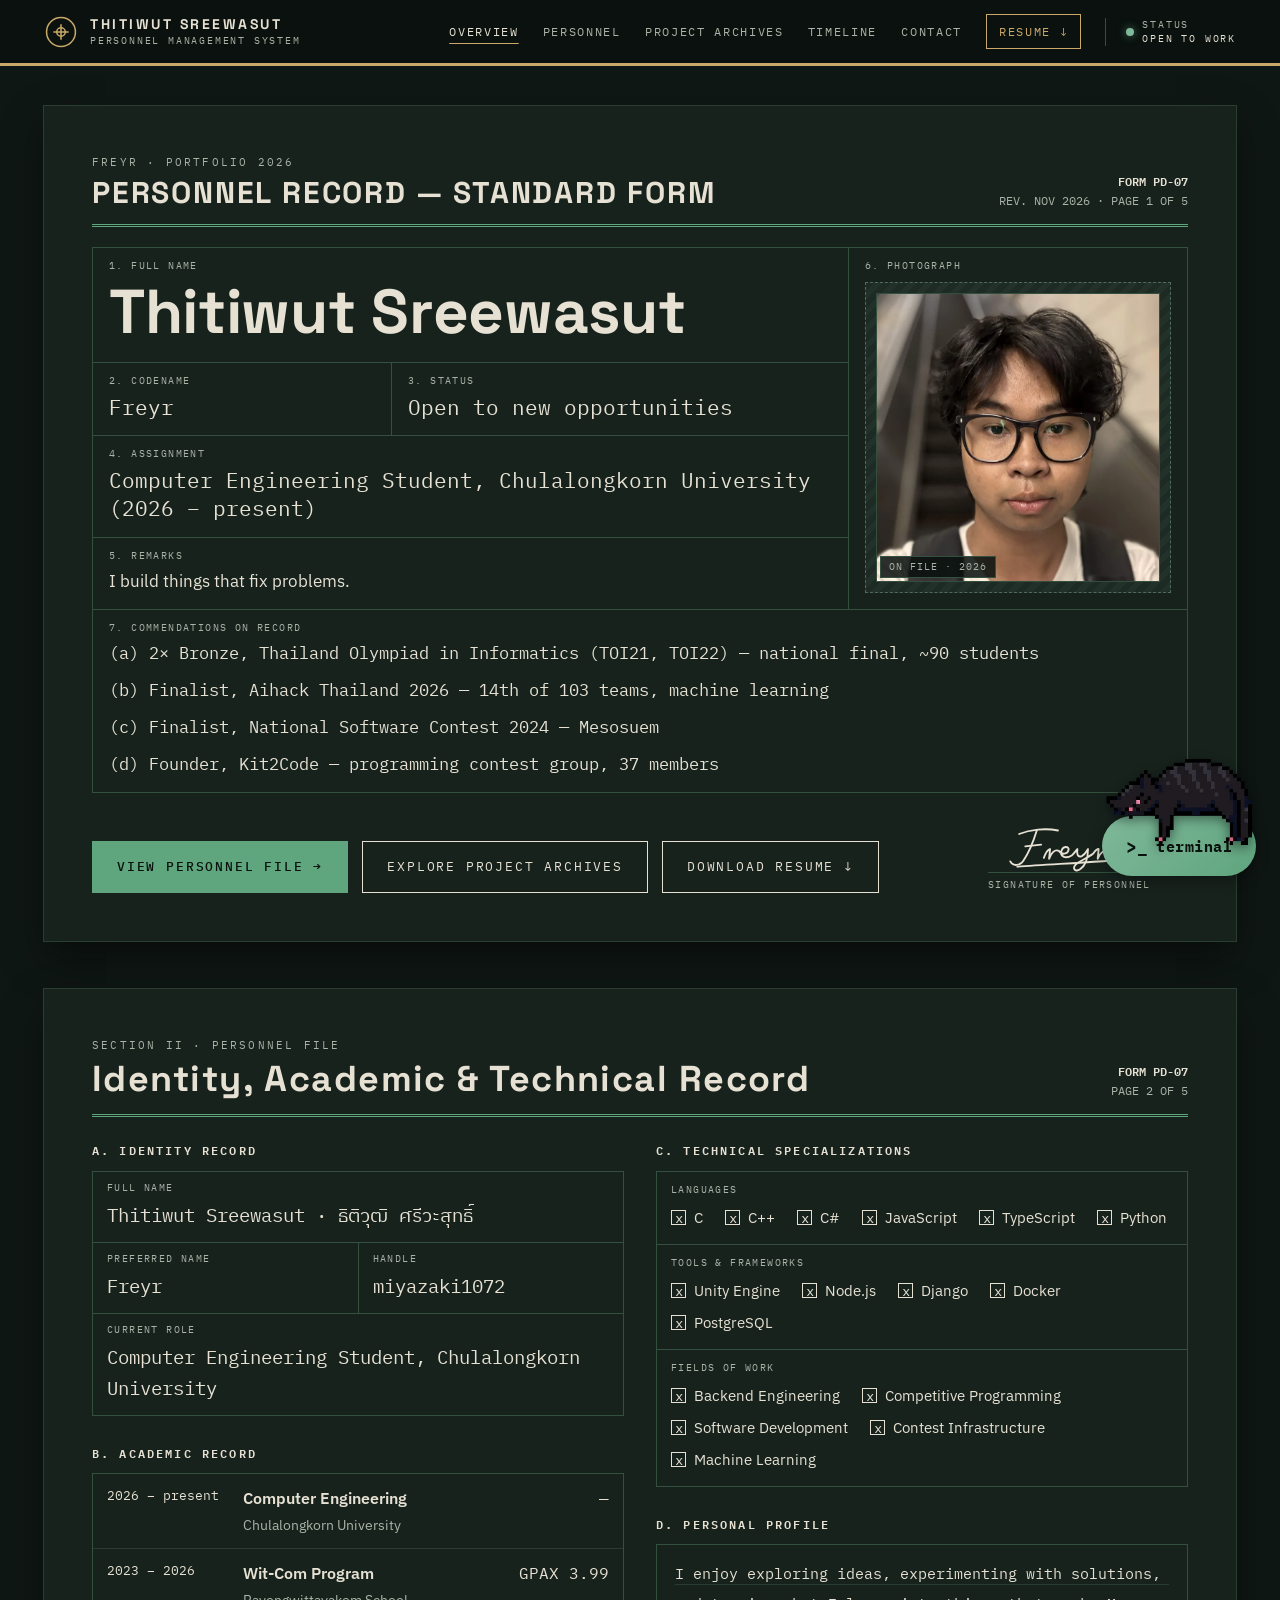
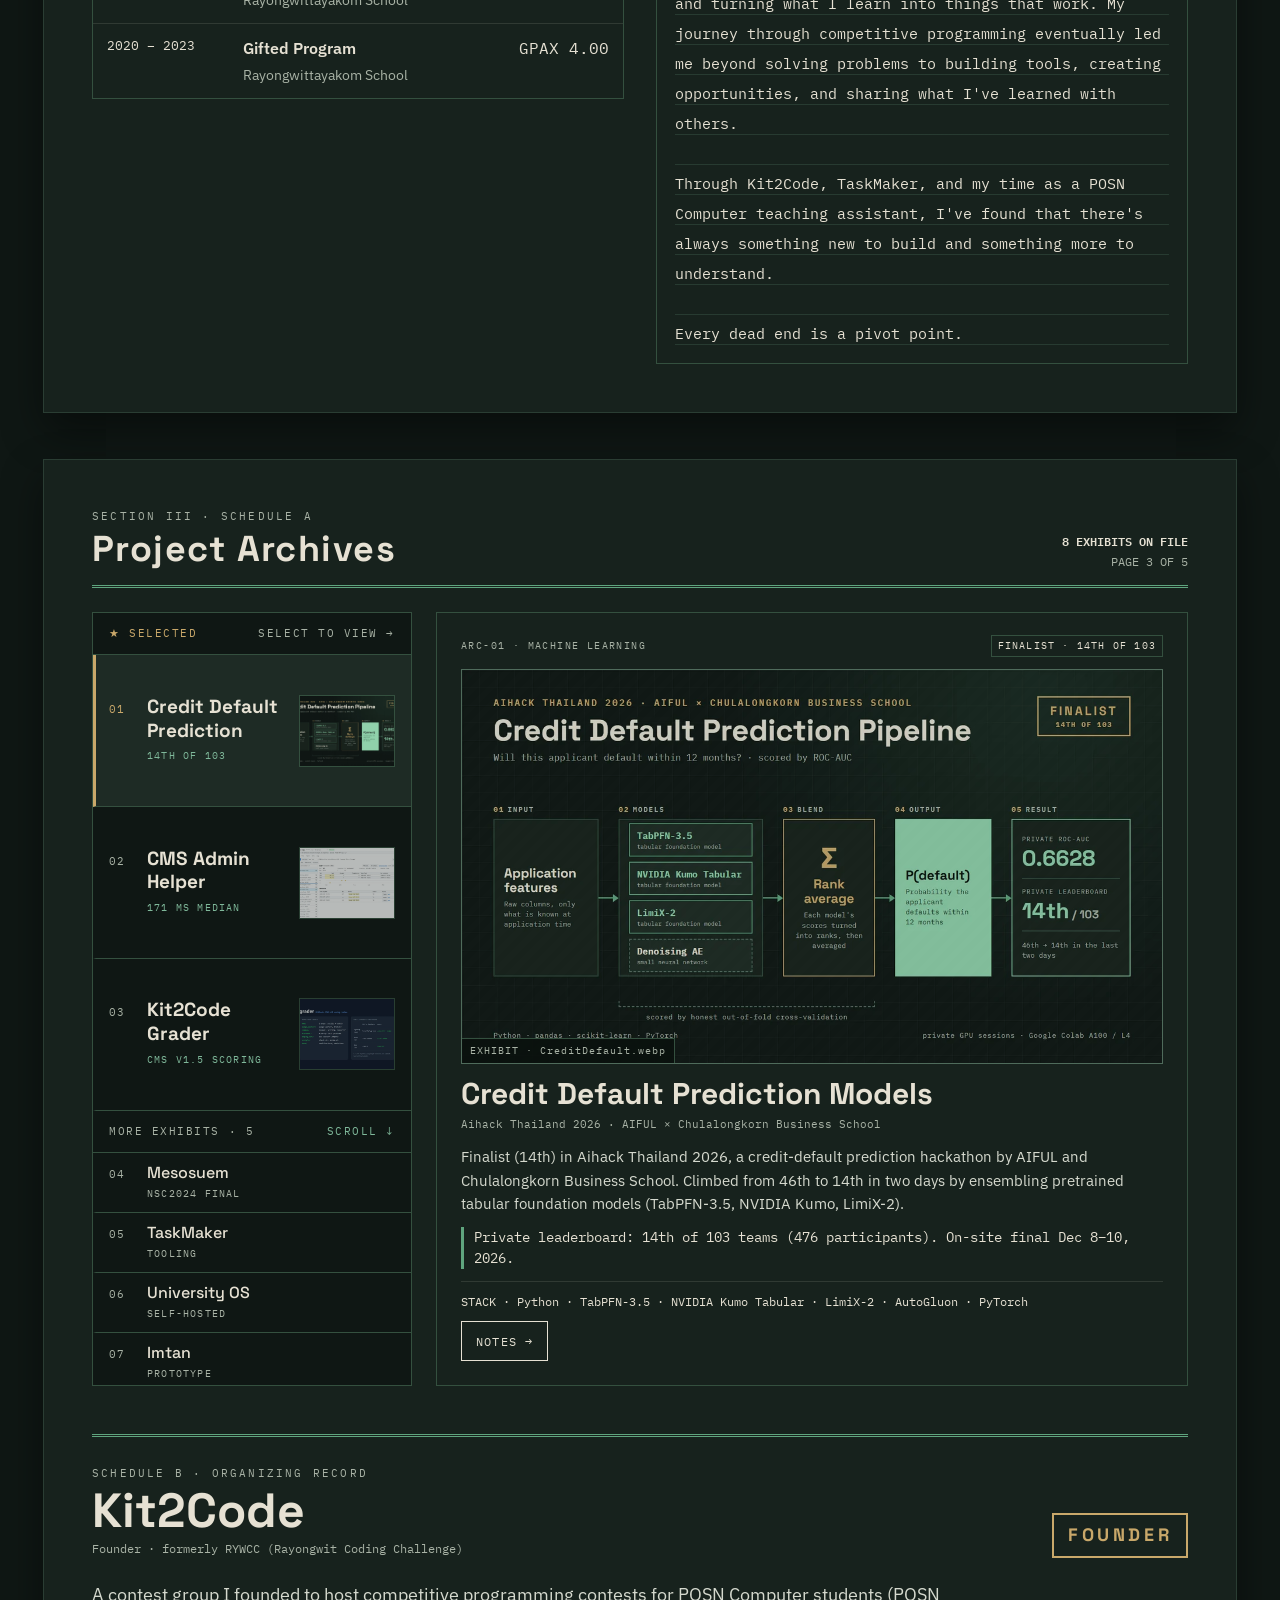
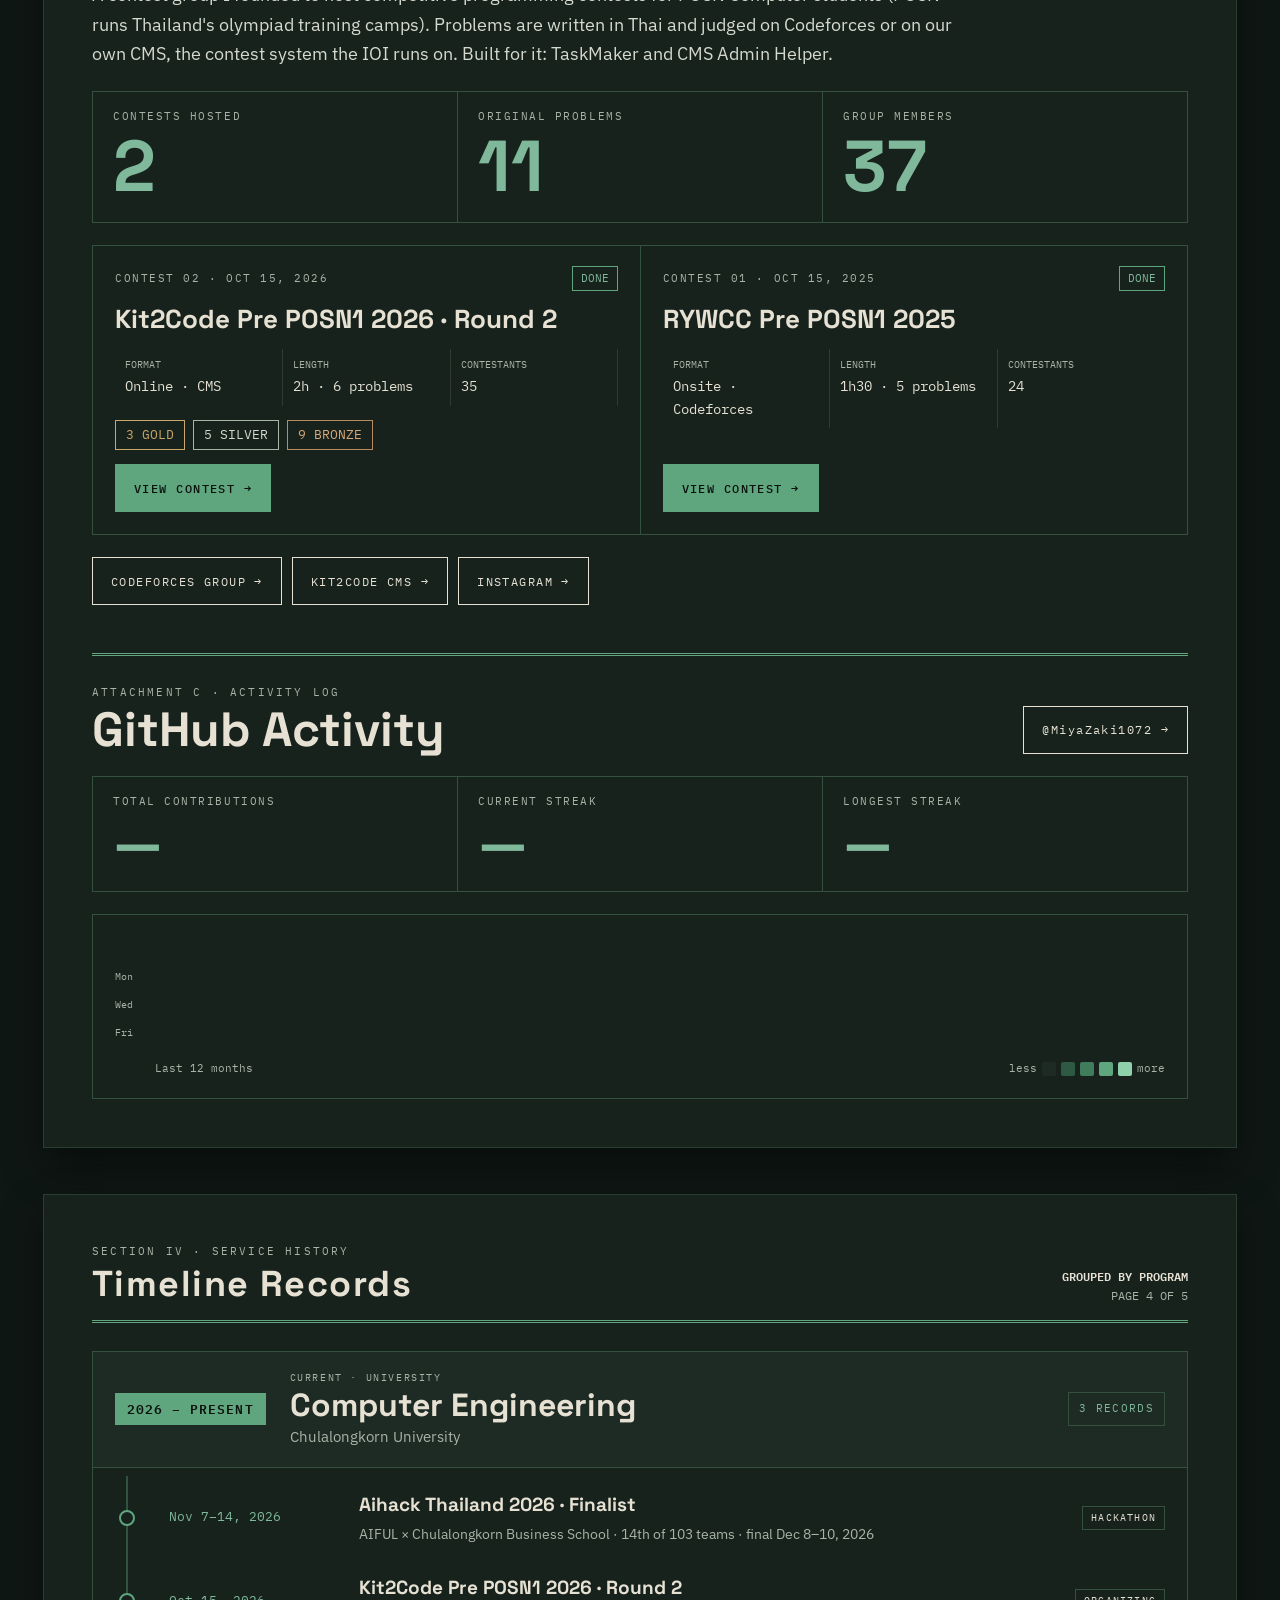
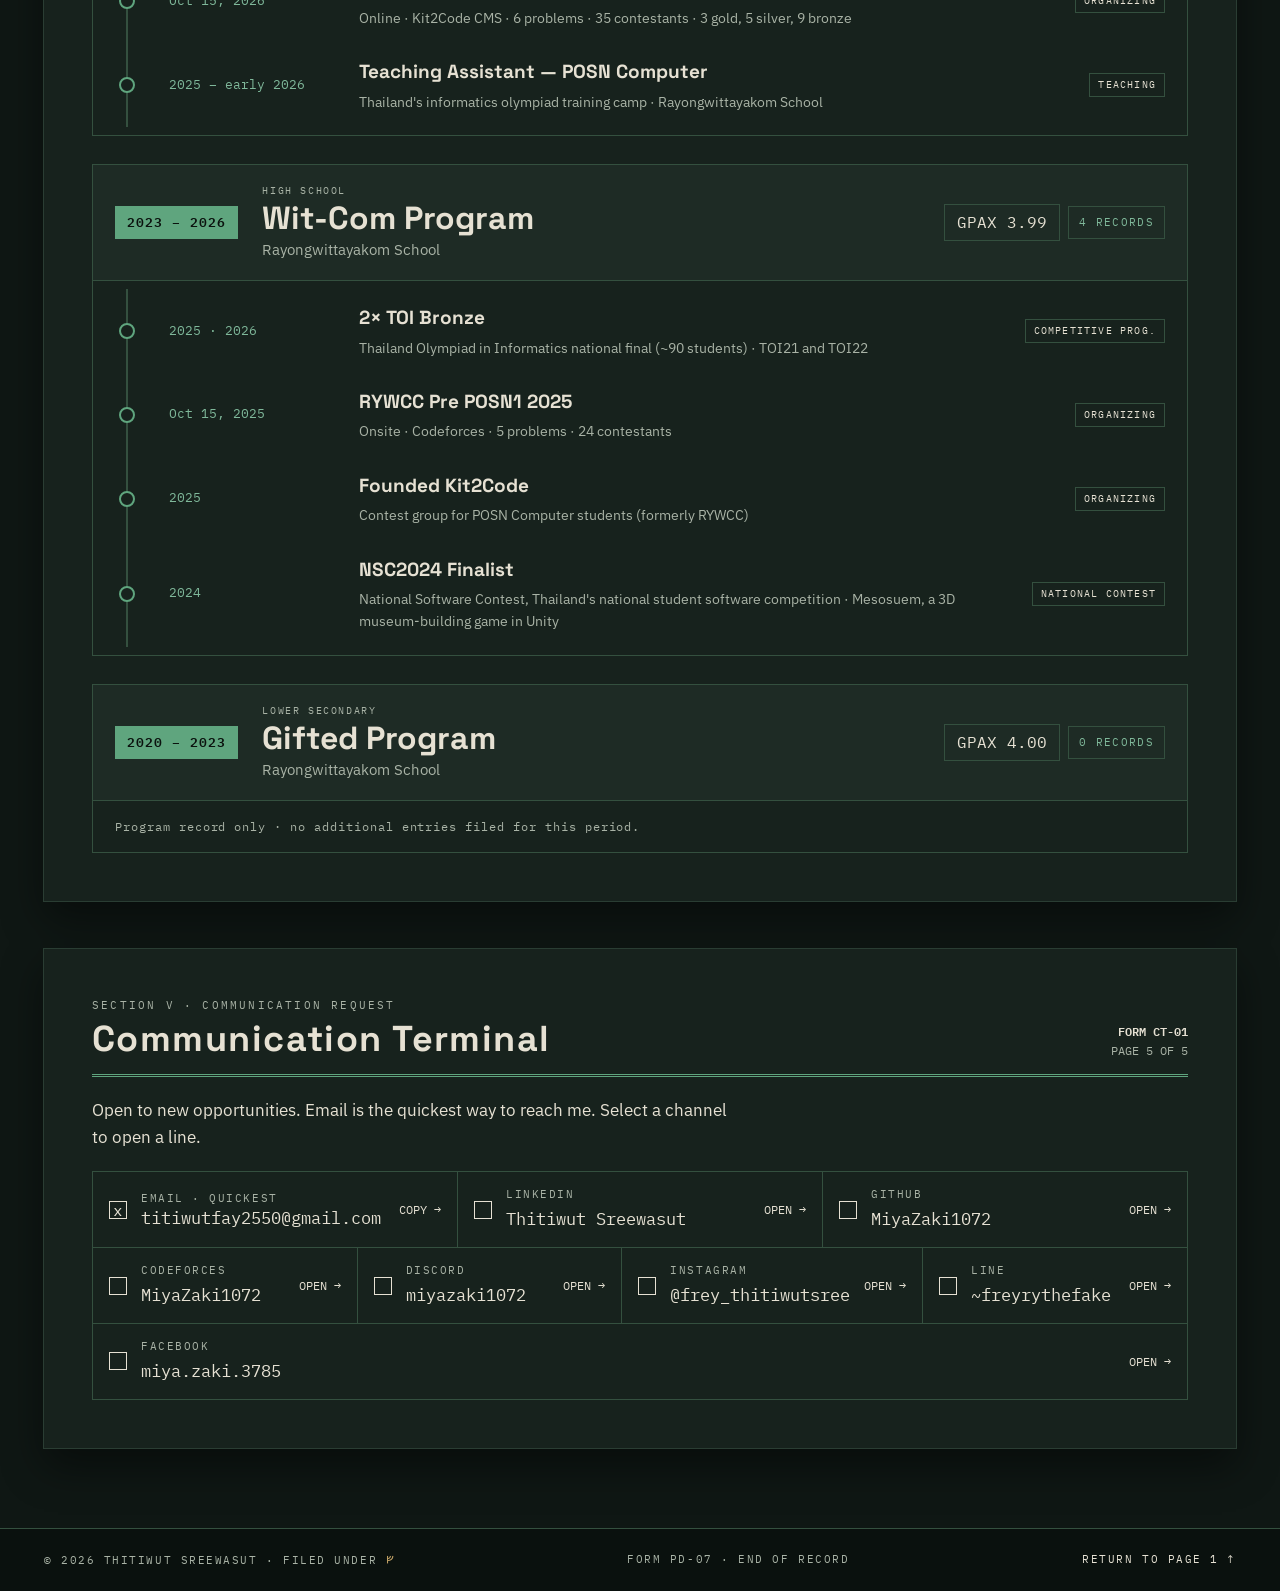
==== commit 491112c4: "feat show projects as selected index with preview stage Three selected projects (Credit Default, CMS" ====
--- a/index.html
+++ b/index.html
@@ -379,198 +379,217 @@
                 <button type="button" class="filter-clear" id="filterClear">CLEAR FILTER ×</button>
             </div>
 
-            <div class="ruled-grid projects-grid" id="projectsGrid">
-                <!-- ARC-01 · Credit Default Prediction Models -->
-                <article class="project-card" data-tags="Python,Machine Learning,Hackathon,Credit Risk,Tabular Data">
-                    <div class="project-card-top">
-                        <span>ARC-01 · MACHINE LEARNING</span>
-                        <span class="status-tag">FINALIST · 14TH OF 103</span>
-                    </div>
-                    <div class="exhibit-media">
-                        <img src="images/CreditDefault.webp" alt="Credit default prediction pipeline: application features, four models (TabPFN-3.5, NVIDIA Kumo Tabular, LimiX-2, denoising autoencoder), rank average, probability of default; private ROC-AUC 0.6628, 14th of 103" loading="lazy" decoding="async" data-lightbox>
-                        <span class="exhibit-label">EXHIBIT · CreditDefault.webp</span>
-                    </div>
-                    <div class="project-head">
-                        <h3 class="project-name">Credit Default Prediction Models</h3>
-                        <span class="project-context">Aihack Thailand 2026 · AIFUL × Chulalongkorn Business School</span>
-                    </div>
-                    <p class="project-desc">Finalist (14th) in Aihack Thailand 2026, a credit-default prediction hackathon by AIFUL and Chulalongkorn Business School. Climbed from 46th to 14th in two days by ensembling pretrained tabular foundation models (TabPFN-3.5, NVIDIA Kumo, LimiX-2).</p>
-                    <p class="project-note">Private leaderboard: 14th of 103 teams (476 participants). On-site final Dec 8–10, 2026.</p>
-                    <div class="project-foot">
-                        <span class="project-stack">STACK · Python · TabPFN-3.5 · NVIDIA Kumo Tabular · LimiX-2 · AutoGluon · PyTorch</span>
-                        <div class="project-links">
-                            <a href="projects/aihack-2026.html" class="btn-secondary btn-sm">NOTES →</a>
-                        </div>
-                    </div>
-                </article>
-
-                <!-- ARC-02 · CMS Admin Helper -->
-                <article class="project-card" data-tags="TypeScript,JavaScript,Software Development,Competitive Programming,Contest Infrastructure">
-                    <div class="project-card-top">
-                        <span>ARC-02 · BROWSER EXTENSION</span>
-                        <span class="status-tag">LOAD-TESTED</span>
-                    </div>
-                    <div class="exhibit-media">
-                        <img src="images/CmsAdminHelper.webp" alt="CMS Admin Helper screenshot" loading="lazy" decoding="async" data-lightbox>
-                        <span class="exhibit-label">EXHIBIT · CmsAdminHelper.webp</span>
-                    </div>
-                    <div class="project-head">
-                        <h3 class="project-name">CMS Admin Helper</h3>
-                        <span class="project-context">Chrome &amp; Firefox extension</span>
-                    </div>
-                    <p class="project-desc">Adds the contest-day tools the CMS v1.5 admin is missing: a contestant tracker, bulk import from Excel or Google Sheets, and Bangkok-time scheduling. Drives the admin’s own forms, so the server needs no changes.</p>
-                    <p class="project-note">AWS load test: 2,000 submissions + a 300-user import, median 171 ms, p95 under 650 ms.</p>
-                    <div class="project-foot">
-                        <span class="project-stack">STACK · TypeScript · Browser Extension</span>
-                        <div class="project-links">
-                            <a href="projects/cms-admin-helper.html" class="btn-secondary btn-sm">NOTES →</a>
-                            <a href="https://github.com/MiyaZaki1072/cms-admin-helper-extension" target="_blank" rel="noopener noreferrer" class="btn-secondary btn-sm">CODE →</a>
-                        </div>
-                    </div>
-                </article>
-
-                <!-- ARC-03 · TaskMaker -->
-                <article class="project-card" data-tags="TypeScript,Docker,PostgreSQL,Backend Engineering,Competitive Programming,Software Development,Contest Infrastructure">
-                    <div class="project-card-top">
-                        <span>ARC-03 · TOOLING</span>
-                    </div>
-                    <div class="exhibit-media">
-                        <img src="images/TaskMaker.webp" alt="TaskMaker screenshot" loading="lazy" decoding="async" data-lightbox>
-                        <span class="exhibit-label">EXHIBIT · TaskMaker.webp</span>
-                    </div>
-                    <div class="project-head">
-                        <h3 class="project-name">TaskMaker</h3>
-                        <span class="project-context">Problem studio for Kit2Code contests</span>
-                    </div>
-                    <p class="project-desc">Authors write olympiad problems in YAML, validated against a schema. The live preview and the PDF export share one template, with Thai typography and KaTeX math built in.</p>
-                    <div class="project-foot">
-                        <span class="project-stack">STACK · TypeScript · Docker · PostgreSQL</span>
-                        <div class="project-links">
-                            <a href="projects/taskmaker.html" class="btn-secondary btn-sm">NOTES →</a>
-                            <a href="https://github.com/MiyaZaki1072/TaskMaker" target="_blank" rel="noopener noreferrer" class="btn-secondary btn-sm">CODE →</a>
-                        </div>
-                    </div>
-                </article>
-
-                <!-- ARC-04 · University OS -->
-                <article class="project-card" data-tags="TypeScript,React,Python,Django,PostgreSQL,Docker,Backend Engineering,Software Development">
-                    <div class="project-card-top">
-                        <span>ARC-04 · WEB APP</span>
-                        <span class="status-tag">SELF-HOSTED</span>
-                    </div>
-                    <div class="exhibit-media">
-                        <img src="images/UniversityOS.webp" alt="University OS dashboard screenshot" loading="lazy" decoding="async" data-lightbox>
-                        <span class="exhibit-label">EXHIBIT · UniversityOS.webp</span>
-                    </div>
-                    <div class="project-head">
-                        <h3 class="project-name">University OS</h3>
-                        <span class="project-context">Personal planner for university</span>
-                    </div>
-                    <p class="project-desc">Courses, weekly timetable, exams, tasks, habits and grades in one place, on phone or desktop. Import with AI turns a syllabus or timetable into a full semester, checked before anything is saved.</p>
-                    <div class="project-foot">
-                        <span class="project-stack">STACK · TypeScript · React · Django · PostgreSQL · Docker</span>
-                        <div class="project-links">
-                            <a href="https://github.com/MiyaZaki1072/UniversityOS" target="_blank" rel="noopener noreferrer" class="btn-secondary btn-sm">CODE →</a>
-                        </div>
-                    </div>
-                </article>
-
-                <!-- ARC-05 · Kit2Code Grader -->
-                <article class="project-card" data-tags="Python,Django,PostgreSQL,Docker,Backend Engineering,Competitive Programming,Software Development,Contest Infrastructure">
-                    <div class="project-card-top">
-                        <span>ARC-05 · BACKEND</span>
-                        <span class="status-tag">EARLY DEVELOPMENT</span>
-                    </div>
-                    <div class="exhibit-media">
-                        <img src="images/Grader.webp" alt="Kit2Code Grader screenshot" loading="lazy" decoding="async" data-lightbox>
-                        <span class="exhibit-label">EXHIBIT · Grader.webp</span>
-                    </div>
-                    <div class="project-head">
-                        <h3 class="project-name">Kit2Code Grader</h3>
-                        <span class="project-context">Practice grader for old contest problems · Kit2Code</span>
-                    </div>
-                    <p class="project-desc">Read a problem in Thai or English, submit C, C++ or Python, and watch results arrive per test and per subtask, scored the way CMS v1.5 scored the original contest. Runs in the isolate sandbox beside our CMS.</p>
-                    <p class="project-note">Sign-in, problems, live results, ranking and the admin site work today.</p>
-                    <div class="project-foot">
-                        <span class="project-stack">STACK · Python · Django · PostgreSQL · Docker</span>
-                        <div class="project-links">
-                            <a href="projects/grader.html" class="btn-secondary btn-sm">NOTES →</a>
-                            <a href="https://github.com/Kit2Code/backend" target="_blank" rel="noopener noreferrer" class="btn-secondary btn-sm">CODE →</a>
-                        </div>
-                    </div>
-                </article>
-
-                <!-- ARC-06 · Mesosuem -->
-                <article class="project-card" data-tags="C#,Unity Engine,Software Development">
-                    <div class="project-card-top">
-                        <span>ARC-06 · GAME</span>
-                        <span class="status-tag">NSC2024 FINALIST</span>
-                    </div>
-                    <div class="exhibit-media">
-                        <img src="images/MesosuemPic.webp" alt="Mesosuem screenshot" loading="lazy" decoding="async" data-lightbox>
-                        <span class="exhibit-label">EXHIBIT · MesosuemPic.webp</span>
-                    </div>
-                    <div class="project-head">
-                        <h3 class="project-name">Mesosuem</h3>
-                        <span class="project-context">National Software Contest 2024</span>
-                    </div>
-                    <p class="project-desc">A 3D game where you build and run a dinosaur museum, made in Unity. Reached the final of the National Software Contest 2024, Thailand's national student software competition.</p>
-                    <div class="project-foot">
-                        <span class="project-stack">STACK · C# · Unity Engine</span>
-                        <div class="project-links">
-                            <a href="https://github.com/MiyaZaki1072/Mesosuem" target="_blank" rel="noopener noreferrer" class="btn-secondary btn-sm">CODE →</a>
-                        </div>
-                    </div>
-                </article>
-
-                <!-- ARC-07 · Imtan -->
-                <article class="project-card" data-tags="TypeScript,Next.js,Supabase,PostgreSQL,Backend Engineering,Software Development">
-                    <div class="project-card-top">
-                        <span>ARC-07 · WEB APP</span>
-                        <span class="status-tag">WORKING PROTOTYPE</span>
-                    </div>
-                    <div class="exhibit-media">
-                        <img src="images/Imtan.webp" alt="Imtan screenshot" loading="lazy" decoding="async" data-lightbox>
-                        <span class="exhibit-label">EXHIBIT · Imtan.webp</span>
-                    </div>
-                    <div class="project-head">
-                        <h3 class="project-name">Imtan (<span lang="th">อิ่มทัน</span>)</h3>
-                        <span class="project-context">Exploring Engineering World · Chulalongkorn University</span>
-                    </div>
-                    <p class="project-desc">Canteen queue app for the Engineering canteen: live queues for every shop, order ahead, a queue number with a live wait estimate, and an alert when food is ready. Vendors run a live order board on a tablet.</p>
-                    <div class="project-foot">
-                        <span class="project-stack">STACK · TypeScript · Next.js · Supabase · PostgreSQL</span>
-                        <div class="project-links">
-                            <a href="https://imtan-xlbs.vercel.app" target="_blank" rel="noopener noreferrer" class="btn-secondary btn-sm">DEMO →</a>
-                            <a href="https://github.com/MiyaZaki1072/Imtan" target="_blank" rel="noopener noreferrer" class="btn-secondary btn-sm">CODE →</a>
-                        </div>
-                    </div>
-                </article>
-
-                <!-- ARC-08 · Series Tracker -->
-                <article class="project-card" data-tags="JavaScript,Node.js,Backend Engineering,Software Development">
-                    <div class="project-card-top">
-                        <span>ARC-08 · DISCORD BOT</span>
-                    </div>
-                    <div class="exhibit-media">
-                        <img src="images/SeriesTracker.webp" alt="Series Tracker screenshot" loading="lazy" decoding="async" data-lightbox>
-                        <span class="exhibit-label">EXHIBIT · SeriesTracker.webp</span>
-                    </div>
-                    <div class="project-head">
-                        <h3 class="project-name">Series Tracker</h3>
-                        <span class="project-context">Discord bot</span>
-                    </div>
-                    <p class="project-desc">Pings you when a new episode of a series you follow goes up.</p>
-                    <div class="project-foot">
-                        <span class="project-stack">STACK · JavaScript · Node.js</span>
-                        <div class="project-links">
-                            <a href="https://github.com/MiyaZaki1072/Series-Tracker" target="_blank" rel="noopener noreferrer" class="btn-secondary btn-sm">CODE →</a>
-                        </div>
-                    </div>
-                </article>
-            </div>
-
-            <button type="button" class="mobile-exhibits-toggle" id="showAllExhibitsBtn">SHOW ALL 8 EXHIBITS ↓</button>
+            <div class="archive-browser" id="archiveBrowser">
+                <nav class="archive-index" aria-label="Project index">
+                    <p class="archive-index-label">★ SELECTED <span class="archive-view-hint" aria-hidden="true"><span class="hint-wide">SELECT TO VIEW →</span><span class="hint-narrow">TAP TO VIEW ↓</span></span></p>
+                    <ul class="archive-list">
+                        <li><button type="button" class="archive-item is-featured" data-target="arc-01" aria-controls="arc-01" aria-pressed="false"><span class="archive-no">01</span><span class="archive-name">Credit Default Prediction</span><span class="archive-proof">14TH OF 103</span><img class="archive-thumb" src="images/CreditDefault.webp" alt="" loading="lazy" decoding="async"></button></li>
+                        <li><button type="button" class="archive-item is-featured" data-target="arc-02" aria-controls="arc-02" aria-pressed="false"><span class="archive-no">02</span><span class="archive-name">CMS Admin Helper</span><span class="archive-proof">171 MS MEDIAN</span><img class="archive-thumb" src="images/CmsAdminHelper.webp" alt="" loading="lazy" decoding="async"></button></li>
+                        <li><button type="button" class="archive-item is-featured" data-target="arc-03" aria-controls="arc-03" aria-pressed="false"><span class="archive-no">03</span><span class="archive-name">Kit2Code Grader</span><span class="archive-proof">CMS V1.5 SCORING</span><img class="archive-thumb" src="images/Grader.webp" alt="" loading="lazy" decoding="async"></button></li>
+                    </ul>
+                    <div class="archive-more" id="archiveMore">
+                        <p class="archive-index-label">MORE EXHIBITS · 5 <span class="archive-scroll-hint" aria-hidden="true">SCROLL ↓</span></p>
+                        <ul class="archive-list">
+                            <li><button type="button" class="archive-item" data-target="arc-04" aria-controls="arc-04" aria-pressed="false"><span class="archive-no">04</span><span class="archive-name">Mesosuem</span><span class="archive-proof">NSC2024 FINAL</span></button></li>
+                            <li><button type="button" class="archive-item" data-target="arc-05" aria-controls="arc-05" aria-pressed="false"><span class="archive-no">05</span><span class="archive-name">TaskMaker</span><span class="archive-proof">TOOLING</span></button></li>
+                            <li><button type="button" class="archive-item" data-target="arc-06" aria-controls="arc-06" aria-pressed="false"><span class="archive-no">06</span><span class="archive-name">University OS</span><span class="archive-proof">SELF-HOSTED</span></button></li>
+                            <li><button type="button" class="archive-item" data-target="arc-07" aria-controls="arc-07" aria-pressed="false"><span class="archive-no">07</span><span class="archive-name">Imtan</span><span class="archive-proof">PROTOTYPE</span></button></li>
+                            <li><button type="button" class="archive-item" data-target="arc-08" aria-controls="arc-08" aria-pressed="false"><span class="archive-no">08</span><span class="archive-name">Series Tracker</span><span class="archive-proof">DISCORD BOT</span></button></li>
+                        </ul>
+                    </div>
+                </nav>
+
+                <div class="projects-grid archive-stage" id="projectsGrid">
+                    <!-- ARC-01 · Credit Default Prediction Models -->
+                    <article class="project-card" id="arc-01" data-tags="Python,Machine Learning,Hackathon,Credit Risk,Tabular Data">
+                        <div class="project-card-top">
+                            <span>ARC-01 · MACHINE LEARNING</span>
+                            <span class="status-tag">FINALIST · 14TH OF 103</span>
+                        </div>
+                        <div class="exhibit-media">
+                            <img src="images/CreditDefault.webp" alt="Credit default prediction pipeline: application features, four models (TabPFN-3.5, NVIDIA Kumo Tabular, LimiX-2, denoising autoencoder), rank average, probability of default; private ROC-AUC 0.6628, 14th of 103" loading="lazy" decoding="async" data-lightbox>
+                            <span class="exhibit-label">EXHIBIT · CreditDefault.webp</span>
+                        </div>
+                        <div class="project-head">
+                            <h3 class="project-name">Credit Default Prediction Models</h3>
+                            <span class="project-context">Aihack Thailand 2026 · AIFUL × Chulalongkorn Business School</span>
+                        </div>
+                        <p class="project-desc">Finalist (14th) in Aihack Thailand 2026, a credit-default prediction hackathon by AIFUL and Chulalongkorn Business School. Climbed from 46th to 14th in two days by ensembling pretrained tabular foundation models (TabPFN-3.5, NVIDIA Kumo, LimiX-2).</p>
+                        <p class="project-note">Private leaderboard: 14th of 103 teams (476 participants). On-site final Dec 8–10, 2026.</p>
+                        <div class="project-foot">
+                            <span class="project-stack">STACK · Python · TabPFN-3.5 · NVIDIA Kumo Tabular · LimiX-2 · AutoGluon · PyTorch</span>
+                            <div class="project-links">
+                                <a href="projects/aihack-2026.html" class="btn-secondary btn-sm">NOTES →</a>
+                            </div>
+                        </div>
+                    </article>
+
+                    <!-- ARC-02 · CMS Admin Helper -->
+                    <article class="project-card" id="arc-02" data-tags="TypeScript,JavaScript,Software Development,Competitive Programming,Contest Infrastructure">
+                        <div class="project-card-top">
+                            <span>ARC-02 · BROWSER EXTENSION</span>
+                            <span class="status-tag">LOAD-TESTED</span>
+                        </div>
+                        <div class="exhibit-media">
+                            <img src="images/CmsAdminHelper.webp" alt="CMS Admin Helper screenshot" loading="lazy" decoding="async" data-lightbox>
+                            <span class="exhibit-label">EXHIBIT · CmsAdminHelper.webp</span>
+                        </div>
+                        <div class="project-head">
+                            <h3 class="project-name">CMS Admin Helper</h3>
+                            <span class="project-context">Chrome &amp; Firefox extension</span>
+                        </div>
+                        <p class="project-desc">Adds the contest-day tools the CMS v1.5 admin is missing: a contestant tracker, bulk import from Excel or Google Sheets, and Bangkok-time scheduling. Drives the admin’s own forms, so the server needs no changes.</p>
+                        <p class="project-note">AWS load test: 2,000 submissions + a 300-user import, median 171 ms, p95 under 650 ms.</p>
+                        <div class="project-foot">
+                            <span class="project-stack">STACK · TypeScript · Browser Extension</span>
+                            <div class="project-links">
+                                <a href="projects/cms-admin-helper.html" class="btn-secondary btn-sm">NOTES →</a>
+                                <a href="https://github.com/MiyaZaki1072/cms-admin-helper-extension" target="_blank" rel="noopener noreferrer" class="btn-secondary btn-sm">CODE →</a>
+                            </div>
+                        </div>
+                    </article>
+
+                    <!-- ARC-03 · Kit2Code Grader -->
+                    <article class="project-card" id="arc-03" data-tags="Python,Django,PostgreSQL,Docker,Backend Engineering,Competitive Programming,Software Development,Contest Infrastructure">
+                        <div class="project-card-top">
+                            <span>ARC-03 · BACKEND</span>
+                            <span class="status-tag">EARLY DEVELOPMENT</span>
+                        </div>
+                        <div class="exhibit-media">
+                            <img src="images/Grader.webp" alt="Kit2Code Grader screenshot" loading="lazy" decoding="async" data-lightbox>
+                            <span class="exhibit-label">EXHIBIT · Grader.webp</span>
+                        </div>
+                        <div class="project-head">
+                            <h3 class="project-name">Kit2Code Grader</h3>
+                            <span class="project-context">Practice grader for old contest problems · Kit2Code</span>
+                        </div>
+                        <p class="project-desc">Read a problem in Thai or English, submit C, C++ or Python, and watch results arrive per test and per subtask, scored the way CMS v1.5 scored the original contest. Runs in the isolate sandbox beside our CMS.</p>
+                        <p class="project-note">Sign-in, problems, live results, ranking and the admin site work today.</p>
+                        <div class="project-foot">
+                            <span class="project-stack">STACK · Python · Django · PostgreSQL · Docker</span>
+                            <div class="project-links">
+                                <a href="projects/grader.html" class="btn-secondary btn-sm">NOTES →</a>
+                                <a href="https://github.com/Kit2Code/backend" target="_blank" rel="noopener noreferrer" class="btn-secondary btn-sm">CODE →</a>
+                            </div>
+                        </div>
+                    </article>
+
+                    <!-- ARC-04 · Mesosuem -->
+                    <article class="project-card" id="arc-04" data-tags="C#,Unity Engine,Software Development">
+                        <div class="project-card-top">
+                            <span>ARC-04 · GAME</span>
+                            <span class="status-tag">NSC2024 FINALIST</span>
+                        </div>
+                        <div class="exhibit-media">
+                            <img src="images/MesosuemPic.webp" alt="Mesosuem screenshot" loading="lazy" decoding="async" data-lightbox>
+                            <span class="exhibit-label">EXHIBIT · MesosuemPic.webp</span>
+                        </div>
+                        <div class="project-head">
+                            <h3 class="project-name">Mesosuem</h3>
+                            <span class="project-context">National Software Contest 2024</span>
+                        </div>
+                        <p class="project-desc">A 3D game where you build and run a dinosaur museum, made in Unity. Reached the final of the National Software Contest 2024, Thailand's national student software competition.</p>
+                        <div class="project-foot">
+                            <span class="project-stack">STACK · C# · Unity Engine</span>
+                            <div class="project-links">
+                                <a href="https://github.com/MiyaZaki1072/Mesosuem" target="_blank" rel="noopener noreferrer" class="btn-secondary btn-sm">CODE →</a>
+                            </div>
+                        </div>
+                    </article>
+
+                    <!-- ARC-05 · TaskMaker -->
+                    <article class="project-card" id="arc-05" data-tags="TypeScript,Docker,PostgreSQL,Backend Engineering,Competitive Programming,Software Development,Contest Infrastructure">
+                        <div class="project-card-top">
+                            <span>ARC-05 · TOOLING</span>
+                        </div>
+                        <div class="exhibit-media">
+                            <img src="images/TaskMaker.webp" alt="TaskMaker screenshot" loading="lazy" decoding="async" data-lightbox>
+                            <span class="exhibit-label">EXHIBIT · TaskMaker.webp</span>
+                        </div>
+                        <div class="project-head">
+                            <h3 class="project-name">TaskMaker</h3>
+                            <span class="project-context">Problem studio for Kit2Code contests</span>
+                        </div>
+                        <p class="project-desc">Authors write olympiad problems in YAML, validated against a schema. The live preview and the PDF export share one template, with Thai typography and KaTeX math built in.</p>
+                        <div class="project-foot">
+                            <span class="project-stack">STACK · TypeScript · Docker · PostgreSQL</span>
+                            <div class="project-links">
+                                <a href="projects/taskmaker.html" class="btn-secondary btn-sm">NOTES →</a>
+                                <a href="https://github.com/MiyaZaki1072/TaskMaker" target="_blank" rel="noopener noreferrer" class="btn-secondary btn-sm">CODE →</a>
+                            </div>
+                        </div>
+                    </article>
+
+                    <!-- ARC-06 · University OS -->
+                    <article class="project-card" id="arc-06" data-tags="TypeScript,React,Python,Django,PostgreSQL,Docker,Backend Engineering,Software Development">
+                        <div class="project-card-top">
+                            <span>ARC-06 · WEB APP</span>
+                            <span class="status-tag">SELF-HOSTED</span>
+                        </div>
+                        <div class="exhibit-media">
+                            <img src="images/UniversityOS.webp" alt="University OS dashboard screenshot" loading="lazy" decoding="async" data-lightbox>
+                            <span class="exhibit-label">EXHIBIT · UniversityOS.webp</span>
+                        </div>
+                        <div class="project-head">
+                            <h3 class="project-name">University OS</h3>
+                            <span class="project-context">Personal planner for university</span>
+                        </div>
+                        <p class="project-desc">Courses, weekly timetable, exams, tasks, habits and grades in one place, on phone or desktop. Import with AI turns a syllabus or timetable into a full semester, checked before anything is saved.</p>
+                        <div class="project-foot">
+                            <span class="project-stack">STACK · TypeScript · React · Django · PostgreSQL · Docker</span>
+                            <div class="project-links">
+                                <a href="https://github.com/MiyaZaki1072/UniversityOS" target="_blank" rel="noopener noreferrer" class="btn-secondary btn-sm">CODE →</a>
+                            </div>
+                        </div>
+                    </article>
+
+                    <!-- ARC-07 · Imtan -->
+                    <article class="project-card" id="arc-07" data-tags="TypeScript,Next.js,Supabase,PostgreSQL,Backend Engineering,Software Development">
+                        <div class="project-card-top">
+                            <span>ARC-07 · WEB APP</span>
+                            <span class="status-tag">WORKING PROTOTYPE</span>
+                        </div>
+                        <div class="exhibit-media">
+                            <img src="images/Imtan.webp" alt="Imtan screenshot" loading="lazy" decoding="async" data-lightbox>
+                            <span class="exhibit-label">EXHIBIT · Imtan.webp</span>
+                        </div>
+                        <div class="project-head">
+                            <h3 class="project-name">Imtan (<span lang="th">อิ่มทัน</span>)</h3>
+                            <span class="project-context">Exploring Engineering World · Chulalongkorn University</span>
+                        </div>
+                        <p class="project-desc">Canteen queue app for the Engineering canteen: live queues for every shop, order ahead, a queue number with a live wait estimate, and an alert when food is ready. Vendors run a live order board on a tablet.</p>
+                        <div class="project-foot">
+                            <span class="project-stack">STACK · TypeScript · Next.js · Supabase · PostgreSQL</span>
+                            <div class="project-links">
+                                <a href="https://imtan-xlbs.vercel.app" target="_blank" rel="noopener noreferrer" class="btn-secondary btn-sm">DEMO →</a>
+                                <a href="https://github.com/MiyaZaki1072/Imtan" target="_blank" rel="noopener noreferrer" class="btn-secondary btn-sm">CODE →</a>
+                            </div>
+                        </div>
+                    </article>
+
+                    <!-- ARC-08 · Series Tracker -->
+                    <article class="project-card" id="arc-08" data-tags="JavaScript,Node.js,Backend Engineering,Software Development">
+                        <div class="project-card-top">
+                            <span>ARC-08 · DISCORD BOT</span>
+                        </div>
+                        <div class="exhibit-media">
+                            <img src="images/SeriesTracker.webp" alt="Series Tracker screenshot" loading="lazy" decoding="async" data-lightbox>
+                            <span class="exhibit-label">EXHIBIT · SeriesTracker.webp</span>
+                        </div>
+                        <div class="project-head">
+                            <h3 class="project-name">Series Tracker</h3>
+                            <span class="project-context">Discord bot</span>
+                        </div>
+                        <p class="project-desc">Pings you when a new episode of a series you follow goes up.</p>
+                        <div class="project-foot">
+                            <span class="project-stack">STACK · JavaScript · Node.js</span>
+                            <div class="project-links">
+                                <a href="https://github.com/MiyaZaki1072/Series-Tracker" target="_blank" rel="noopener noreferrer" class="btn-secondary btn-sm">CODE →</a>
+                            </div>
+                        </div>
+                    </article>
+                </div>
+            </div>
 
             <!-- ── SCHEDULE B · ORGANIZING RECORD (Kit2Code) ─────────── -->
             <div class="schedule-block" id="organizing">
--- a/style.css
+++ b/style.css
@@ -1218,25 +1218,249 @@
     gap: 8px;
 }
 
-.mobile-exhibits-toggle {
+/* ── Project Archive: index + preview stage ────────────────── */
+/* Without JS the cards stay a plain ruled list; js/index.js adds .is-ready. */
+.archive-browser {
+    margin-top: 24px;
+}
+
+.archive-browser .archive-stage {
+    margin-top: 0;
+}
+
+.archive-browser:not(.is-ready) .archive-index {
     display: none;
-    margin-top: 14px;
+}
+
+.archive-browser:not(.is-ready) .archive-stage {
+    display: flex;
+    flex-wrap: wrap;
+    gap: 1px;
+    background: var(--rule);
+    border: 1px solid var(--rule);
+}
+
+.archive-browser.is-ready {
+    display: grid;
+    grid-template-columns: minmax(260px, 320px) minmax(0, 1fr);
+    gap: 24px;
+    align-items: stretch;
+}
+
+/* The index runs the full height of the project panel: the selected rows
+   and the "more" scroll window share whatever height the card leaves. */
+.archive-index {
+    border: 1px solid var(--rule);
+    background: var(--night);
+    display: flex;
+    flex-direction: column;
+}
+
+.archive-index > .archive-list {
+    flex: 3;
+    display: flex;
+    flex-direction: column;
+}
+
+.archive-index > .archive-list > li {
+    flex: 1;
+    display: flex;
+}
+
+.archive-item.is-featured {
+    grid-template-columns: 28px minmax(0, 1fr) 96px;
+    align-content: center;
+}
+
+.archive-thumb {
+    grid-column: 3;
+    grid-row: 1 / span 2;
+    align-self: center;
+    width: 96px;
+    aspect-ratio: 4 / 3;
+    object-fit: cover;
+    object-position: center top;
+    border: 1px solid var(--rule);
+    opacity: 0.7;
+    transition: opacity 0.15s ease;
+}
+
+.archive-item:hover .archive-thumb,
+.archive-item[aria-pressed="true"] .archive-thumb {
+    opacity: 1;
+}
+
+.archive-index-label {
+    margin: 0;
+    padding: 12px 16px;
+    border-bottom: 1px solid var(--rule);
+    font-family: var(--font-mono);
+    font-size: 11px;
+    letter-spacing: 0.14em;
+    color: var(--ink-muted);
+}
+
+.archive-index > .archive-index-label:first-child {
+    color: var(--brass);
+}
+
+.archive-list {
+    list-style: none;
+    margin: 0;
+    padding: 0;
+}
+
+.archive-item {
+    appearance: none;
     width: 100%;
+    min-height: 56px;
+    margin: 0;
+    padding: 12px 16px 12px 13px;
+    display: grid;
+    grid-template-columns: 28px minmax(0, 1fr);
+    column-gap: 10px;
+    row-gap: 3px;
+    align-items: baseline;
+    background: transparent;
+    border: 0;
+    border-bottom: 1px solid var(--rule);
+    border-left: 3px solid transparent;
+    color: var(--ink);
+    font: inherit;
+    text-align: left;
+    cursor: pointer;
+    transition: background-color 0.15s ease, border-color 0.15s ease;
+}
+
+.archive-item:hover {
+    background: var(--brass-wash);
+}
+
+.archive-item:focus-visible {
+    outline: 2px solid var(--signal-light);
+    outline-offset: -2px;
+}
+
+.archive-item[aria-pressed="true"] {
+    background: var(--sheet-2);
+    border-left-color: var(--brass);
+}
+
+.archive-no {
+    grid-row: span 2;
+    font-family: var(--font-mono);
+    font-size: 11px;
+    letter-spacing: 0.1em;
+    color: var(--ink-muted);
+}
+
+.archive-item[aria-pressed="true"] .archive-no {
+    color: var(--brass);
+}
+
+.archive-name {
+    font-family: var(--font-display);
+    font-size: 16px;
+    font-weight: 500;
+    line-height: 1.25;
+}
+
+.archive-item.is-featured .archive-name {
+    font-size: 19px;
+    font-weight: 700;
+}
+
+.archive-proof {
+    font-family: var(--font-mono);
+    font-size: 10px;
+    letter-spacing: 0.12em;
+    color: var(--signal-light);
+}
+
+.archive-item:not(.is-featured) .archive-proof {
+    color: var(--ink-muted);
+}
+
+.archive-index-label {
+    display: flex;
+    justify-content: space-between;
+    gap: 12px;
+}
+
+.archive-view-hint {
+    color: var(--ink-muted);
+}
+
+.archive-view-hint .hint-narrow {
+    display: none;
+}
+
+.archive-index-label[hidden] {
+    display: none;
+}
+
+.archive-scroll-hint {
+    color: var(--signal-light);
+}
+
+/* The other exhibits scroll inside the index: about 2.5 rows show, so the
+   cut-off row tells people there is more below. */
+.archive-more .archive-list {
+    max-height: 132px;
+    overflow-y: auto;
+    overscroll-behavior: contain;
+    scrollbar-width: thin;
+    scrollbar-color: var(--rule-dashed) transparent;
+}
+
+/* Side by side with the card there is room for about four rows; the
+   cut-off fifth row still says "scroll". */
+.archive-browser.is-ready .archive-more .archive-list {
+    max-height: 232px;
+}
+
+.archive-more .archive-item {
     min-height: 48px;
-    background: transparent;
-    border: 1.5px dashed var(--ink);
-    color: var(--ink);
-    font-family: var(--font-mono);
-    font-size: 12px;
-    letter-spacing: 0.12em;
-    align-items: center;
-    justify-content: center;
-    cursor: pointer;
-}
-
-.mobile-exhibits-toggle:hover {
-    border-color: var(--signal-light);
-    color: var(--signal-light);
+    padding-top: 10px;
+    padding-bottom: 10px;
+}
+
+.archive-more .archive-list li:last-child .archive-item {
+    border-bottom: 0;
+}
+
+/* Every card sits in the same grid cell, so the stage is as tall as the
+   tallest card and switching never shifts the page below it. */
+.archive-browser.is-ready .archive-stage {
+    display: grid;
+    border: 1px solid var(--rule);
+}
+
+.archive-browser.is-ready .archive-stage > .project-card {
+    grid-area: 1 / 1;
+    visibility: hidden;
+    opacity: 0;
+    padding: 22px 24px 24px;
+}
+
+.archive-browser.is-ready .archive-stage > .project-card.is-current {
+    visibility: visible;
+    opacity: 1;
+    animation: archive-in 0.28s var(--ease-out);
+}
+
+.archive-browser.is-ready .archive-stage > .project-card:hover {
+    transform: none;
+    box-shadow: none;
+}
+
+.archive-browser.is-ready .archive-stage .project-name {
+    font-size: 30px;
+}
+
+@keyframes archive-in {
+    from { opacity: 0; transform: translateY(6px); }
+    to   { opacity: 1; transform: none; }
 }
 
 /* ── Schedule B: Kit2Code Organizing Record ────────────────── */
@@ -2784,17 +3008,37 @@
         justify-content: space-between;
     }
 
-    /* Mobile "SHOW ALL 6 EXHIBITS ↓" progressive disclosure */
-    .projects-grid:not(.is-expanded) .project-card:nth-child(n+3) {
+    /* Project archive: index stacks above the preview */
+    .archive-browser.is-ready {
+        grid-template-columns: minmax(0, 1fr);
+        gap: 16px;
+    }
+
+    .archive-browser.is-ready .archive-stage > .project-card {
+        padding: 16px 16px 18px;
+    }
+
+    /* Stacked on a phone, the extra projects are plain rows: a scroll box
+       inside the page would fight the page's own scroll. */
+    .archive-browser.is-ready .archive-more .archive-list {
+        max-height: none;
+        overflow: visible;
+    }
+
+    .archive-more .archive-scroll-hint {
         display: none;
     }
 
-    .mobile-exhibits-toggle {
-        display: flex;
-    }
-
-    .projects-grid.is-expanded + .mobile-exhibits-toggle {
+    .archive-view-hint .hint-wide {
         display: none;
+    }
+
+    .archive-view-hint .hint-narrow {
+        display: inline;
+    }
+
+    .archive-browser.is-ready .archive-stage .project-name {
+        font-size: 24px;
     }
 
     .period-rail {
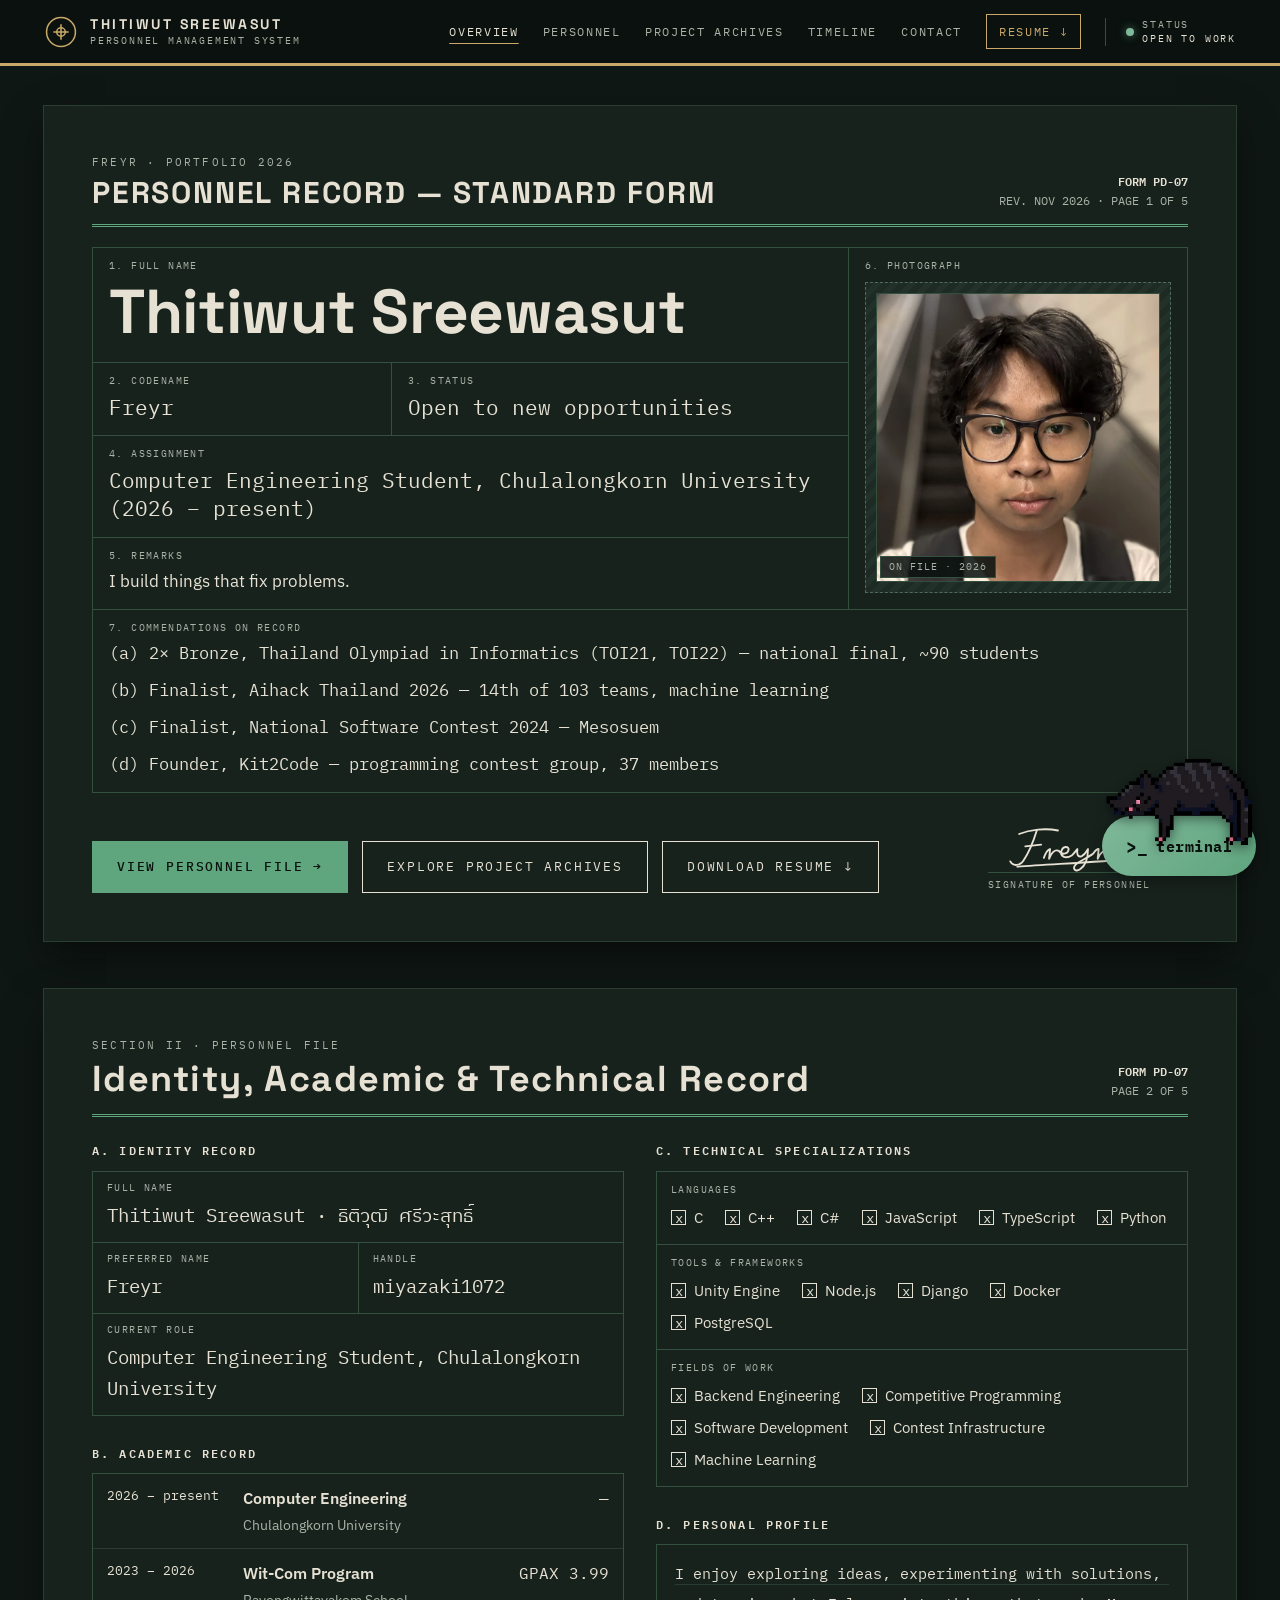
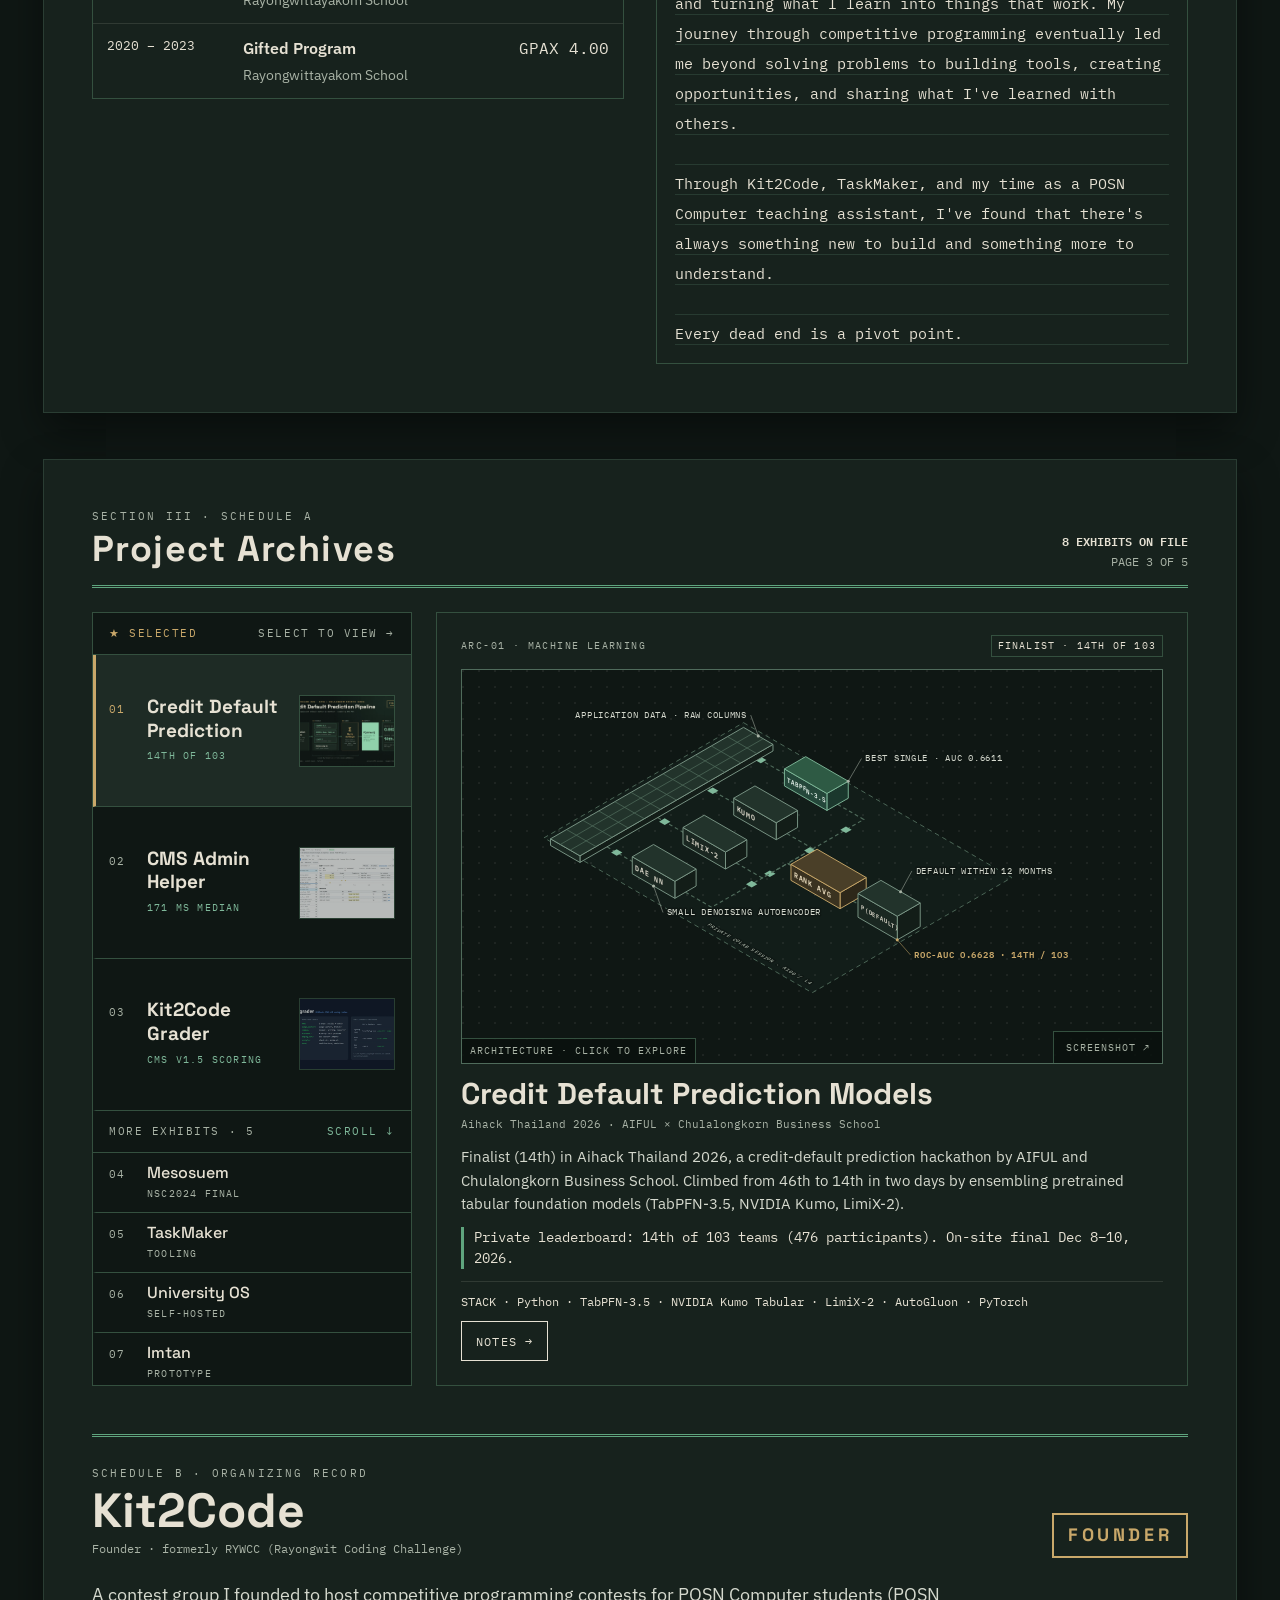
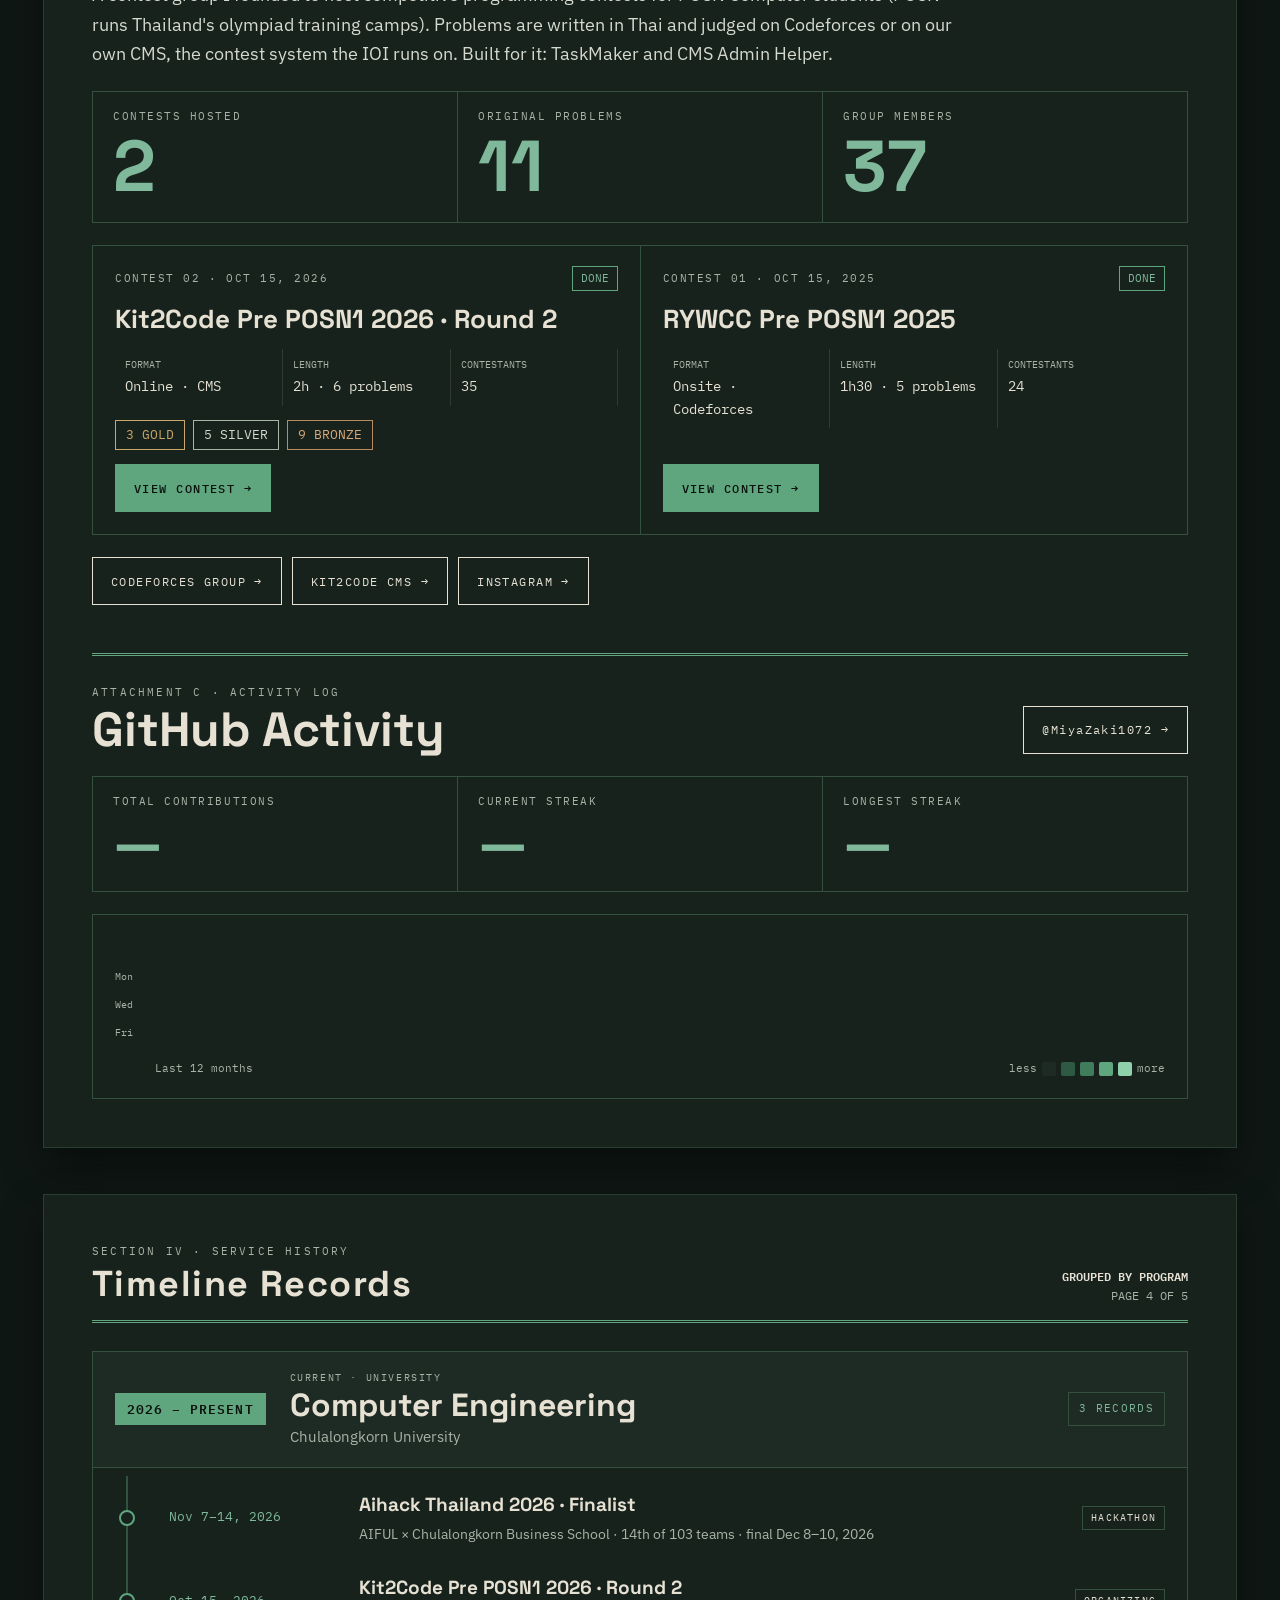
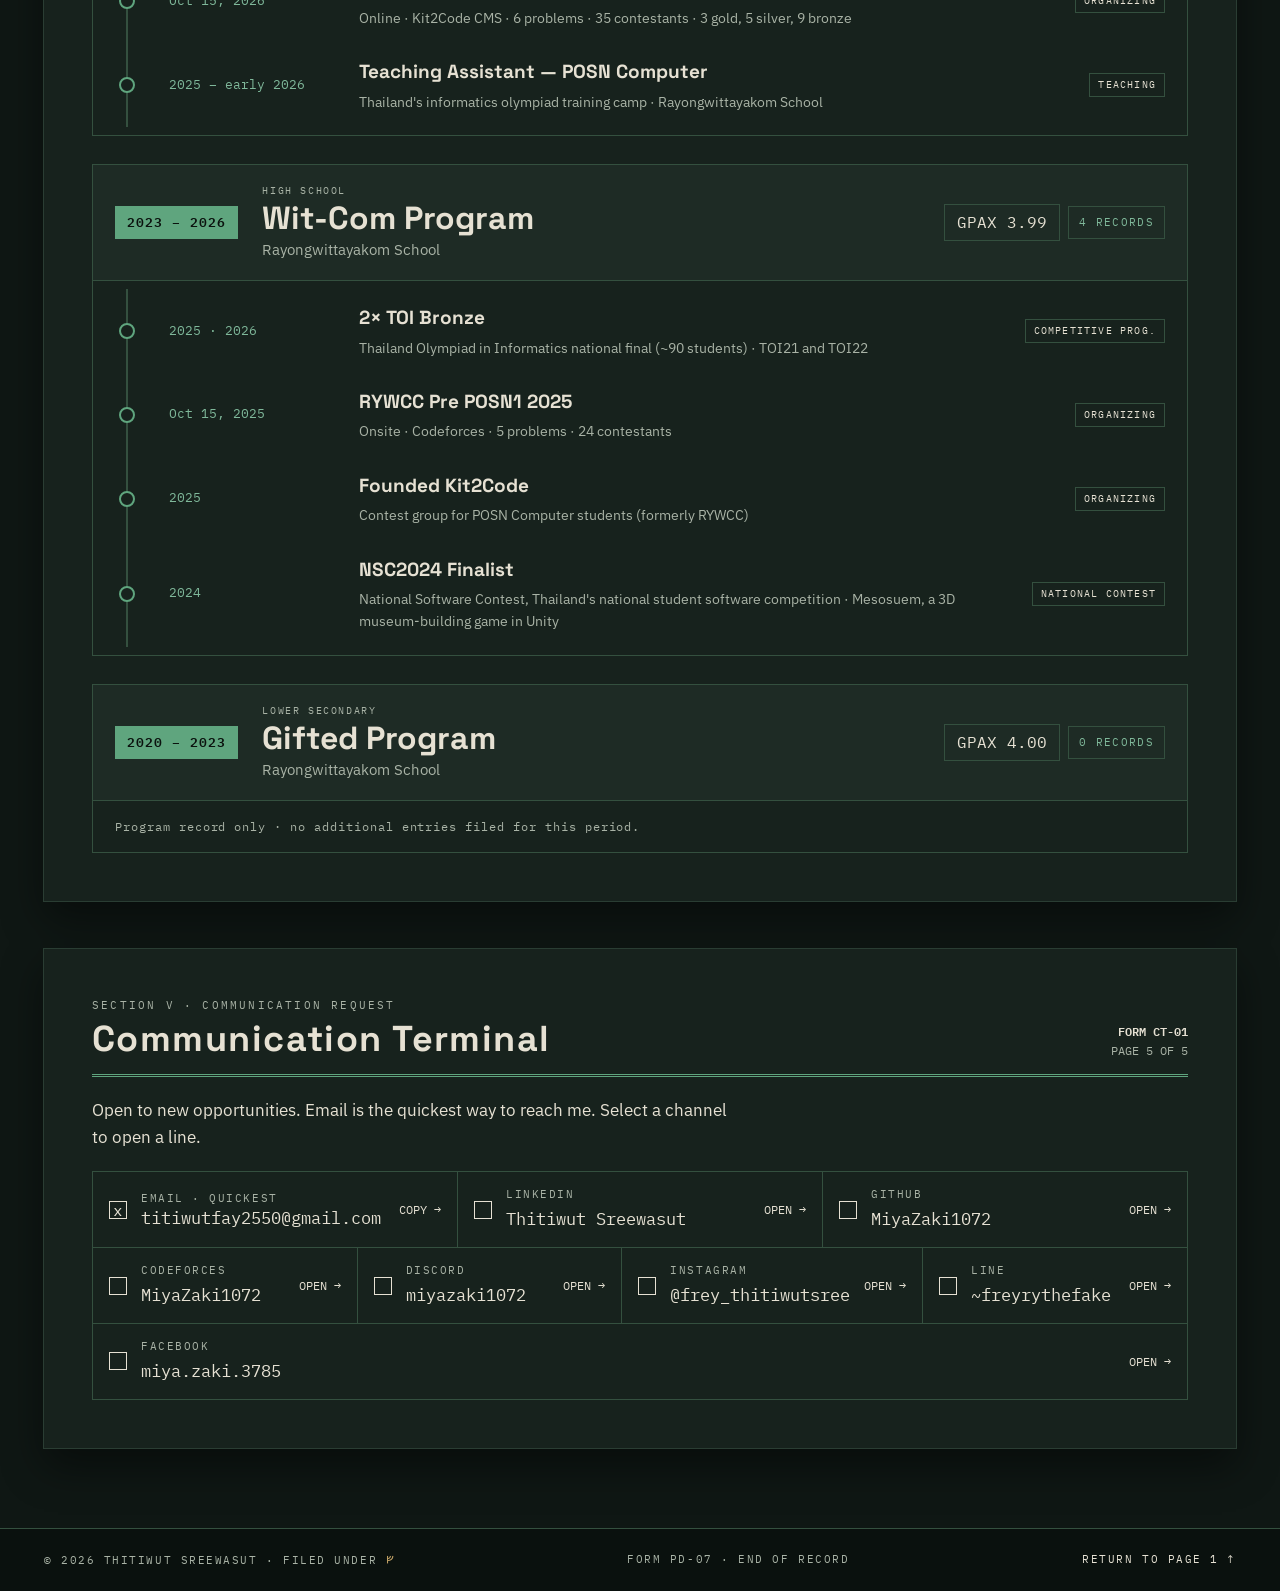
==== commit 7ef1dbeb: "feat add isometric architecture diagrams and move files under assets - Featured projects now show an" ====
--- a/index.html
+++ b/index.html
@@ -16,7 +16,7 @@
     <meta property="og:title" content="Thitiwut Sreewasut (Freyr) — Form PD-07 Personnel Record">
     <meta property="og:description" content="Computer Engineering student at Chulalongkorn University. 2x TOI Bronze medalist, NSC2024 finalist, and founder of the Kit2Code competitive programming group.">
     <meta property="og:url" content="https://miyazaki1072.github.io/">
-    <meta property="og:image" content="https://miyazaki1072.github.io/images/og-2026.jpg">
+    <meta property="og:image" content="https://miyazaki1072.github.io/assets/images/og-2026.jpg">
     <meta property="og:locale" content="en_US">
     <meta property="profile:first_name" content="Thitiwut">
     <meta property="profile:last_name" content="Sreewasut">
@@ -26,7 +26,7 @@
     <meta name="twitter:card" content="summary_large_image">
     <meta name="twitter:title" content="Thitiwut Sreewasut (Freyr) — Form PD-07 Personnel Record">
     <meta name="twitter:description" content="Computer Engineering student at Chulalongkorn University. 2x TOI Bronze medalist, NSC2024 finalist, and founder of Kit2Code.">
-    <meta name="twitter:image" content="https://miyazaki1072.github.io/images/og-2026.jpg">
+    <meta name="twitter:image" content="https://miyazaki1072.github.io/assets/images/og-2026.jpg">
 
     <!-- Structured Data (Person) -->
     <script type="application/ld+json">
@@ -36,7 +36,7 @@
       "name": "Thitiwut Sreewasut",
       "alternateName": ["Freyr", "ธิติวุฒิ ศรีวะสุทธิ์", "miyazaki1072"],
       "url": "https://miyazaki1072.github.io/",
-      "image": "https://miyazaki1072.github.io/images/me.webp",
+      "image": "https://miyazaki1072.github.io/assets/images/me.webp",
       "jobTitle": "Computer Engineering Student",
       "description": "Computer Engineering student at Chulalongkorn University, 2x Thailand Olympiad in Informatics Bronze medalist, NSC2024 finalist, and founder of the Kit2Code competitive programming group.",
       "email": "mailto:titiwutfay2550@gmail.com",
@@ -83,12 +83,12 @@
     }
     </script>
 
-    <link rel="icon" href="images/icon.png">
+    <link rel="icon" href="assets/images/icon.png">
     <link rel="preconnect" href="https://fonts.googleapis.com">
     <link rel="preconnect" href="https://fonts.gstatic.com" crossorigin>
     <link href="https://fonts.googleapis.com/css2?family=IBM+Plex+Mono:wght@400;500;600;700&family=IBM+Plex+Sans:wght@400;500;600&family=IBM+Plex+Sans+Thai:wght@400;500;600;700&family=Space+Grotesk:wght@400;500;700&display=swap" rel="stylesheet">
     <link href="https://fonts.googleapis.com/css2?family=Noto+Sans+Runic&text=%E1%9A%A0%E1%9A%A8%E1%9A%B2%E1%9B%8F%E1%9B%97%E1%9B%8A%E1%9A%B7&display=swap" rel="stylesheet" media="print" onload="this.media='all'">
-    <link rel="stylesheet" href="style.css">
+    <link rel="stylesheet" href="assets/css/style.css">
 </head>
 <body>
 
@@ -99,6 +99,7 @@
                 <span class="boot-card-title">FREYR · PORTFOLIO</span>
                 <span class="boot-card-form">FORM PD-07</span>
             </div>
+            <div class="boot-iso" id="bootIso" aria-hidden="true"></div>
             <div class="boot-lines">
                 <div class="boot-line"><span>INITIALIZING PERSONNEL DATABASE <span class="boot-line-dots">........</span></span><span class="boot-line-ok">OK</span></div>
                 <div class="boot-line"><span>RETRIEVING FILE · CODENAME FREYR <span class="boot-line-dots">........</span></span><span class="boot-line-ok">OK</span></div>
@@ -112,12 +113,7 @@
             </div>
             <div class="boot-card-foot">
                 <span class="boot-access" id="bootStatusText">ACCESS GRANTED.</span>
-                <span class="boot-time">≈ 1.2 s</span>
-            </div>
-            <div class="boot-stamp" aria-hidden="true">
-                <span>THITIWUT</span>
-                <span class="boot-stamp-main">APPROVED</span>
-                <span class="boot-stamp-runes">ᚠ ᚠ ᚠ</span>
+                <span class="boot-time">≈ 1.7 s</span>
             </div>
         </div>
         <div class="boot-meta">
@@ -210,7 +206,7 @@
                 <div class="overview-photo-cell">
                     <span class="field-label">6. PHOTOGRAPH</span>
                     <div class="photo-frame">
-                        <img src="images/me.webp" alt="Portrait of Thitiwut Sreewasut (Freyr)" class="avatar" width="160" height="160" fetchpriority="high" decoding="async">
+                        <img src="assets/images/me.webp" alt="Portrait of Thitiwut Sreewasut (Freyr)" class="avatar" width="160" height="160" fetchpriority="high" decoding="async">
                         <span class="photo-caption">ON FILE · 2026</span>
                     </div>
                 </div>
@@ -383,9 +379,9 @@
                 <nav class="archive-index" aria-label="Project index">
                     <p class="archive-index-label">★ SELECTED <span class="archive-view-hint" aria-hidden="true"><span class="hint-wide">SELECT TO VIEW →</span><span class="hint-narrow">TAP TO VIEW ↓</span></span></p>
                     <ul class="archive-list">
-                        <li><button type="button" class="archive-item is-featured" data-target="arc-01" aria-controls="arc-01" aria-pressed="false"><span class="archive-no">01</span><span class="archive-name">Credit Default Prediction</span><span class="archive-proof">14TH OF 103</span><img class="archive-thumb" src="images/CreditDefault.webp" alt="" loading="lazy" decoding="async"></button></li>
-                        <li><button type="button" class="archive-item is-featured" data-target="arc-02" aria-controls="arc-02" aria-pressed="false"><span class="archive-no">02</span><span class="archive-name">CMS Admin Helper</span><span class="archive-proof">171 MS MEDIAN</span><img class="archive-thumb" src="images/CmsAdminHelper.webp" alt="" loading="lazy" decoding="async"></button></li>
-                        <li><button type="button" class="archive-item is-featured" data-target="arc-03" aria-controls="arc-03" aria-pressed="false"><span class="archive-no">03</span><span class="archive-name">Kit2Code Grader</span><span class="archive-proof">CMS V1.5 SCORING</span><img class="archive-thumb" src="images/Grader.webp" alt="" loading="lazy" decoding="async"></button></li>
+                        <li><button type="button" class="archive-item is-featured" data-target="arc-01" aria-controls="arc-01" aria-pressed="false"><span class="archive-no">01</span><span class="archive-name">Credit Default Prediction</span><span class="archive-proof">14TH OF 103</span><img class="archive-thumb" src="assets/images/projects/CreditDefault.webp" alt="" loading="lazy" decoding="async"></button></li>
+                        <li><button type="button" class="archive-item is-featured" data-target="arc-02" aria-controls="arc-02" aria-pressed="false"><span class="archive-no">02</span><span class="archive-name">CMS Admin Helper</span><span class="archive-proof">171 MS MEDIAN</span><img class="archive-thumb" src="assets/images/projects/CmsAdminHelper.webp" alt="" loading="lazy" decoding="async"></button></li>
+                        <li><button type="button" class="archive-item is-featured" data-target="arc-03" aria-controls="arc-03" aria-pressed="false"><span class="archive-no">03</span><span class="archive-name">Kit2Code Grader</span><span class="archive-proof">CMS V1.5 SCORING</span><img class="archive-thumb" src="assets/images/projects/Grader.webp" alt="" loading="lazy" decoding="async"></button></li>
                     </ul>
                     <div class="archive-more" id="archiveMore">
                         <p class="archive-index-label">MORE EXHIBITS · 5 <span class="archive-scroll-hint" aria-hidden="true">SCROLL ↓</span></p>
@@ -406,8 +402,8 @@
                             <span>ARC-01 · MACHINE LEARNING</span>
                             <span class="status-tag">FINALIST · 14TH OF 103</span>
                         </div>
-                        <div class="exhibit-media">
-                            <img src="images/CreditDefault.webp" alt="Credit default prediction pipeline: application features, four models (TabPFN-3.5, NVIDIA Kumo Tabular, LimiX-2, denoising autoencoder), rank average, probability of default; private ROC-AUC 0.6628, 14th of 103" loading="lazy" decoding="async" data-lightbox>
+                        <div class="exhibit-media" data-iso="credit">
+                            <img src="assets/images/projects/CreditDefault.webp" alt="Credit default prediction pipeline: application features, four models (TabPFN-3.5, NVIDIA Kumo Tabular, LimiX-2, denoising autoencoder), rank average, probability of default; private ROC-AUC 0.6628, 14th of 103" loading="lazy" decoding="async" data-lightbox>
                             <span class="exhibit-label">EXHIBIT · CreditDefault.webp</span>
                         </div>
                         <div class="project-head">
@@ -430,8 +426,8 @@
                             <span>ARC-02 · BROWSER EXTENSION</span>
                             <span class="status-tag">LOAD-TESTED</span>
                         </div>
-                        <div class="exhibit-media">
-                            <img src="images/CmsAdminHelper.webp" alt="CMS Admin Helper screenshot" loading="lazy" decoding="async" data-lightbox>
+                        <div class="exhibit-media" data-iso="cms">
+                            <img src="assets/images/projects/CmsAdminHelper.webp" alt="CMS Admin Helper screenshot" loading="lazy" decoding="async" data-lightbox>
                             <span class="exhibit-label">EXHIBIT · CmsAdminHelper.webp</span>
                         </div>
                         <div class="project-head">
@@ -455,8 +451,8 @@
                             <span>ARC-03 · BACKEND</span>
                             <span class="status-tag">EARLY DEVELOPMENT</span>
                         </div>
-                        <div class="exhibit-media">
-                            <img src="images/Grader.webp" alt="Kit2Code Grader screenshot" loading="lazy" decoding="async" data-lightbox>
+                        <div class="exhibit-media" data-iso="grader">
+                            <img src="assets/images/projects/Grader.webp" alt="Kit2Code Grader screenshot" loading="lazy" decoding="async" data-lightbox>
                             <span class="exhibit-label">EXHIBIT · Grader.webp</span>
                         </div>
                         <div class="project-head">
@@ -481,7 +477,7 @@
                             <span class="status-tag">NSC2024 FINALIST</span>
                         </div>
                         <div class="exhibit-media">
-                            <img src="images/MesosuemPic.webp" alt="Mesosuem screenshot" loading="lazy" decoding="async" data-lightbox>
+                            <img src="assets/images/projects/MesosuemPic.webp" alt="Mesosuem screenshot" loading="lazy" decoding="async" data-lightbox>
                             <span class="exhibit-label">EXHIBIT · MesosuemPic.webp</span>
                         </div>
                         <div class="project-head">
@@ -503,7 +499,7 @@
                             <span>ARC-05 · TOOLING</span>
                         </div>
                         <div class="exhibit-media">
-                            <img src="images/TaskMaker.webp" alt="TaskMaker screenshot" loading="lazy" decoding="async" data-lightbox>
+                            <img src="assets/images/projects/TaskMaker.webp" alt="TaskMaker screenshot" loading="lazy" decoding="async" data-lightbox>
                             <span class="exhibit-label">EXHIBIT · TaskMaker.webp</span>
                         </div>
                         <div class="project-head">
@@ -527,7 +523,7 @@
                             <span class="status-tag">SELF-HOSTED</span>
                         </div>
                         <div class="exhibit-media">
-                            <img src="images/UniversityOS.webp" alt="University OS dashboard screenshot" loading="lazy" decoding="async" data-lightbox>
+                            <img src="assets/images/projects/UniversityOS.webp" alt="University OS dashboard screenshot" loading="lazy" decoding="async" data-lightbox>
                             <span class="exhibit-label">EXHIBIT · UniversityOS.webp</span>
                         </div>
                         <div class="project-head">
@@ -550,7 +546,7 @@
                             <span class="status-tag">WORKING PROTOTYPE</span>
                         </div>
                         <div class="exhibit-media">
-                            <img src="images/Imtan.webp" alt="Imtan screenshot" loading="lazy" decoding="async" data-lightbox>
+                            <img src="assets/images/projects/Imtan.webp" alt="Imtan screenshot" loading="lazy" decoding="async" data-lightbox>
                             <span class="exhibit-label">EXHIBIT · Imtan.webp</span>
                         </div>
                         <div class="project-head">
@@ -573,7 +569,7 @@
                             <span>ARC-08 · DISCORD BOT</span>
                         </div>
                         <div class="exhibit-media">
-                            <img src="images/SeriesTracker.webp" alt="Series Tracker screenshot" loading="lazy" decoding="async" data-lightbox>
+                            <img src="assets/images/projects/SeriesTracker.webp" alt="Series Tracker screenshot" loading="lazy" decoding="async" data-lightbox>
                             <span class="exhibit-label">EXHIBIT · SeriesTracker.webp</span>
                         </div>
                         <div class="project-head">
@@ -952,7 +948,7 @@
 
     <!-- ══ CAT SLEEPING ON TERMINAL BUTTON WIDGET ═════════════════════ -->
     <div class="term-widget" id="termWidget">
-        <img class="term-cat" src="images/cat-terminal.webp" alt="" aria-hidden="true"
+        <img class="term-cat" src="assets/images/cat/cat-terminal.webp" alt="" aria-hidden="true"
              width="148" height="88" loading="lazy" decoding="async">
         <button type="button" class="term-trigger" id="termTrigger"
                 aria-expanded="false" aria-controls="termPanel" aria-label="Open terminal">
@@ -1053,8 +1049,10 @@
         <p class="resume-dialog-note">Download didn't start? <a href="resume.pdf" download="Thitiwut-Sreewasut-Resume.pdf">Get the PDF directly</a></p>
     </dialog>
 
-    <script src="js/motion.js"></script>
-    <script src="js/slip.js"></script>
-    <script src="js/index.js"></script>
+    <script src="assets/js/motion.js"></script>
+    <script src="assets/js/slip.js"></script>
+    <script src="assets/js/iso.js"></script>
+    <script src="assets/js/main.js"></script>
+    <script src="assets/js/terminal.js"></script>
 </body>
 </html>
--- a/assets/css/style.css
+++ b/assets/css/style.css
@@ -0,0 +1,3742 @@
+/* ============================================================
+   FORM PD-07 — TVA PERSONNEL MANAGEMENT SYSTEM
+   Design System & Stylesheet for Thitiwut Sreewasut (Freyr)
+   ============================================================ */
+
+:root {
+    /* Core Form PD-07 Palette */
+    --header:       #0A110E;
+    --night:        #0F1714;
+    --sheet:        #17221D;
+    --sheet-2:      #1E2B25;
+    --rule:         #34503F;
+    --rule-dashed:  #4F6B5B;
+    --rule-soft:    rgba(230, 225, 211, 0.12);
+    --ink:          #E6E1D3;
+    --ink-2:        #D5D9CE;
+    --ink-muted:    #A9B3A6;
+    --signal:       #5FA57E;
+    --signal-light: #7FB89A;
+    --signal-ink:   #0B120E;
+    --brass:        #C9A86A;
+    --brass-wash:   rgba(201, 168, 106, 0.06);
+
+    /* Legacy token aliases (terminal, rune mode, lightbox, toast) */
+    --surface:          var(--sheet);
+    --border:           var(--rule);
+    --border-strong:    var(--rule-dashed);
+    --green-rgb:        95, 165, 126;
+    --green-bright-rgb: 127, 184, 154;
+    --green:            var(--signal);
+    --green-bright:     var(--signal-light);
+    --green-dim:        rgba(var(--green-rgb), 0.14);
+    --green-line:       rgba(var(--green-rgb), 0.35);
+    --green-glow:       rgba(var(--green-rgb), 0.22);
+    --on-green:         var(--signal-ink);
+    --text-pri:         var(--ink);
+    --text-sec:         var(--ink-2);
+    --text-muted:       var(--ink-muted);
+
+    /* Spacing & sizing tokens for terminal widget */
+    --sp-1:             4px;
+    --sp-2:             8px;
+    --sp-3:             12px;
+    --sp-4:             16px;
+    --sp-5:             24px;
+    --fs-small:         0.8125rem;
+    --fs-micro:         0.75rem;
+    --r-pill:           999px;
+    --r-lg:             2px;
+    --r-sm:             2px;
+    --scrollbar-w-thin: 6px;
+
+    /* Typography */
+    --font-display: 'Space Grotesk', 'IBM Plex Sans Thai', sans-serif;
+    --font-sans:    'IBM Plex Sans', 'IBM Plex Sans Thai', -apple-system, BlinkMacSystemFont, sans-serif;
+    --font-mono:    'IBM Plex Mono', 'IBM Plex Sans Thai', monospace;
+    --font-rune:    'Noto Sans Runic', serif;
+
+    --ease-out:     cubic-bezier(0.22, 1, 0.36, 1);
+}
+
+/* ── Reset & Base ──────────────────────────────────────────── */
+*, *::before, *::after {
+    box-sizing: border-box;
+    margin: 0;
+    padding: 0;
+}
+
+html {
+    scroll-behavior: smooth;
+    font-size: 16px;
+    background: var(--night);
+    color: var(--ink);
+}
+
+body {
+    margin: 0;
+    min-height: 100vh;
+    background: var(--night);
+    color: var(--ink);
+    font-family: var(--font-sans);
+    line-height: 1.6;
+    overflow-x: hidden;
+    -webkit-font-smoothing: antialiased;
+}
+
+a {
+    color: var(--ink);
+    transition: color 0.15s ease, border-color 0.15s ease, background-color 0.15s ease, transform 0.15s ease, box-shadow 0.15s ease;
+}
+
+a:hover {
+    color: var(--signal-light);
+}
+
+a:focus-visible,
+button:focus-visible,
+[tabindex]:focus-visible {
+    outline: 2px solid var(--brass);
+    outline-offset: 2px;
+}
+
+img {
+    max-width: 100%;
+    display: block;
+}
+
+::-webkit-scrollbar { width: 8px; height: 8px; }
+::-webkit-scrollbar-track { background: var(--header); }
+::-webkit-scrollbar-thumb { background: var(--rule); }
+::-webkit-scrollbar-thumb:hover { background: var(--signal); }
+
+/* ── Boot Sequence Overlay (Board 4) ───────────────────────── */
+.boot-overlay {
+    position: fixed;
+    inset: 0;
+    z-index: 9500;
+    background: var(--header);
+    color: var(--ink);
+    font-family: var(--font-mono);
+    display: flex;
+    align-items: center;
+    justify-content: center;
+    padding: 24px;
+    opacity: 1;
+    transition: opacity 0.28s var(--ease-out), visibility 0.28s var(--ease-out);
+}
+
+.boot-overlay.is-hidden,
+.boot-overlay[hidden] {
+    opacity: 0;
+    visibility: hidden;
+    pointer-events: none;
+}
+
+.boot-card {
+    width: 100%;
+    max-width: 640px;
+    background: var(--sheet);
+    color: var(--ink);
+    padding: clamp(24px, 4vw, 36px) clamp(20px, 4vw, 40px);
+    box-shadow: 0 0 0 1px #2A3D33, 0 24px 50px rgba(0, 0, 0, 0.55);
+    display: flex;
+    flex-direction: column;
+    gap: 18px;
+    position: relative;
+}
+
+.boot-card-head {
+    display: flex;
+    justify-content: space-between;
+    align-items: flex-end;
+    border-bottom: 3px double var(--signal);
+    padding-bottom: 10px;
+    gap: 12px;
+}
+
+.boot-card-title {
+    font-family: var(--font-display);
+    font-weight: 700;
+    font-size: 18px;
+    letter-spacing: 0.16em;
+}
+
+.boot-card-form {
+    font-size: 11px;
+    font-weight: 600;
+    letter-spacing: 0.12em;
+}
+
+.boot-lines {
+    display: flex;
+    flex-direction: column;
+    gap: 8px;
+    font-size: clamp(11px, 1.8vw, 14px);
+    line-height: 1.5;
+}
+
+.boot-line {
+    display: flex;
+    justify-content: space-between;
+    gap: 8px;
+    white-space: nowrap;
+    overflow: hidden;
+}
+
+.boot-line-dots {
+    flex: 1;
+    overflow: hidden;
+    color: var(--ink-muted);
+}
+
+.boot-line-ok {
+    font-weight: 600;
+    color: var(--signal-light);
+}
+
+.boot-bar {
+    display: grid;
+    grid-template-columns: repeat(20, minmax(0, 1fr));
+    gap: 3px;
+}
+
+.boot-cell {
+    height: 14px;
+    border: 1px solid var(--signal);
+    background: transparent;
+    transition: background-color 0.06s ease;
+}
+
+.boot-cell.is-on {
+    background: var(--signal);
+    border-color: var(--signal);
+}
+
+.boot-card-foot {
+    display: flex;
+    justify-content: space-between;
+    align-items: center;
+    gap: 12px;
+}
+
+.boot-access {
+    font-family: var(--font-mono);
+    font-size: clamp(20px, 3vw, 26px);
+    letter-spacing: 0.08em;
+    color: var(--ink);
+}
+
+.boot-time {
+    font-size: 11px;
+    color: var(--ink-muted);
+}
+
+.boot-meta {
+    position: absolute;
+    left: 40px;
+    bottom: 36px;
+    display: flex;
+    flex-direction: column;
+    gap: 4px;
+    font-size: 11px;
+    letter-spacing: 0.14em;
+    color: var(--ink-muted);
+}
+
+.boot-meta-op {
+    color: var(--signal-light);
+}
+
+.boot-skip {
+    position: absolute;
+    right: 40px;
+    bottom: 36px;
+    font-family: var(--font-mono);
+    font-size: 12px;
+    letter-spacing: 0.16em;
+    min-height: 44px;
+    display: inline-flex;
+    align-items: center;
+    padding: 0 16px;
+    background: transparent;
+    color: var(--ink);
+    border: 1px solid rgba(243, 238, 223, 0.5);
+    cursor: pointer;
+    text-decoration: none;
+}
+
+.boot-skip:hover {
+    border-color: var(--signal-light);
+    color: var(--signal-light);
+}
+
+/* ── Top Header & Navigation ───────────────────────────────── */
+.site-header {
+    position: sticky;
+    top: 0;
+    z-index: 100;
+    background: var(--header);
+    color: var(--ink);
+    border-bottom: 3px solid var(--brass);
+}
+
+.header-inner {
+    max-width: 1240px;
+    margin: 0 auto;
+    padding: 12px 24px;
+    display: flex;
+    flex-wrap: wrap;
+    align-items: center;
+    justify-content: space-between;
+    gap: 12px 32px;
+}
+
+.brand-link {
+    display: flex;
+    align-items: center;
+    gap: 12px;
+    color: var(--ink);
+    text-decoration: none;
+}
+
+.brand-link:hover {
+    color: var(--ink);
+}
+
+.brand-emblem {
+    flex-shrink: 0;
+    transition: transform 0.25s var(--ease-out);
+}
+
+.brand-link:hover .brand-emblem {
+    transform: rotate(45deg);
+}
+
+.brand-text {
+    display: flex;
+    flex-direction: column;
+    gap: 2px;
+}
+
+.brand-name {
+    font-family: var(--font-display);
+    font-weight: 700;
+    font-size: 14px;
+    letter-spacing: 0.18em;
+    line-height: 1.2;
+}
+
+.brand-sub {
+    font-family: var(--font-mono);
+    font-size: 10px;
+    letter-spacing: 0.18em;
+    color: var(--ink-muted);
+    line-height: 1.2;
+}
+
+.brand-sub-mobile {
+    display: none;
+    font-family: var(--font-mono);
+    font-size: 10px;
+    letter-spacing: 0.14em;
+    color: var(--signal-light);
+}
+
+.nav-toggle {
+    display: none;
+    width: 48px;
+    height: 44px;
+    background: transparent;
+    border: 1px solid rgba(243, 238, 223, 0.4);
+    color: var(--ink);
+    flex-direction: column;
+    align-items: center;
+    justify-content: center;
+    gap: 4px;
+    cursor: pointer;
+}
+
+.nav-toggle-bar {
+    width: 18px;
+    height: 2px;
+    background: var(--ink);
+    transition: transform 0.2s ease, opacity 0.2s ease;
+}
+
+.nav-toggle[aria-expanded="true"] .nav-toggle-bar:nth-child(1) {
+    transform: translateY(6px) rotate(45deg);
+}
+.nav-toggle[aria-expanded="true"] .nav-toggle-bar:nth-child(2) {
+    opacity: 0;
+}
+.nav-toggle[aria-expanded="true"] .nav-toggle-bar:nth-child(3) {
+    transform: translateY(-6px) rotate(-45deg);
+}
+
+.primary-nav {
+    display: flex;
+    flex-wrap: wrap;
+    align-items: center;
+    gap: 4px 24px;
+    font-family: var(--font-mono);
+    font-size: 12px;
+    letter-spacing: 0.14em;
+}
+
+.nav-link {
+    color: var(--ink-muted);
+    text-decoration: none;
+    padding: 10px 0;
+    text-underline-offset: 7px;
+    text-decoration-thickness: 2px;
+}
+
+.nav-link:hover {
+    color: var(--ink);
+}
+
+.nav-link.active {
+    color: var(--ink);
+    text-decoration: underline;
+    text-decoration-color: var(--brass);
+    text-underline-offset: 7px;
+}
+
+.sys-status {
+    display: flex;
+    align-items: center;
+    gap: 8px;
+    padding-left: 20px;
+    border-left: 1px solid rgba(243, 238, 223, 0.25);
+}
+
+.sys-dot {
+    width: 8px;
+    height: 8px;
+    border-radius: 50%;
+    background: var(--signal-light);
+    box-shadow: 0 0 8px rgba(127, 184, 154, 0.6);
+}
+
+.sys-text {
+    display: flex;
+    flex-direction: column;
+    font-size: 10px;
+    line-height: 1.4;
+    letter-spacing: 0.18em;
+}
+
+.sys-text-label {
+    color: var(--ink-muted);
+}
+
+.sys-text-val {
+    color: var(--ink);
+}
+
+/* ── Main Container & Form Sheets ──────────────────────────── */
+.site-main {
+    max-width: 1240px;
+    margin: 0 auto;
+    padding: 40px 24px 80px;
+    display: flex;
+    flex-direction: column;
+    gap: 48px;
+}
+
+.sheet {
+    background: var(--sheet);
+    box-shadow: 0 0 0 1px #2A3D33, 0 18px 40px rgba(0, 0, 0, 0.45);
+    padding: clamp(20px, 4vw, 48px);
+    scroll-margin-top: 84px;
+}
+
+.sheet-header {
+    display: flex;
+    flex-wrap: wrap;
+    justify-content: space-between;
+    align-items: flex-end;
+    gap: 12px;
+    border-bottom: 3px double var(--signal);
+    padding-bottom: 14px;
+}
+
+.sheet-title-group {
+    display: flex;
+    flex-direction: column;
+    gap: 4px;
+}
+
+.sheet-kicker {
+    font-family: var(--font-mono);
+    font-size: 11px;
+    letter-spacing: 0.2em;
+    color: var(--ink-muted);
+    text-transform: uppercase;
+}
+
+.sheet-title {
+    margin: 0;
+    font-family: var(--font-display);
+    font-weight: 700;
+    font-size: clamp(24px, 3vw, 36px);
+    letter-spacing: 0.04em;
+    line-height: 1.15;
+    color: var(--ink);
+}
+
+.sheet-title--overview {
+    font-size: clamp(20px, 2.4vw, 30px);
+    letter-spacing: 0.06em;
+}
+
+.sheet-meta {
+    font-family: var(--font-mono);
+    font-size: 12px;
+    line-height: 1.6;
+    text-align: right;
+}
+
+.sheet-meta-code {
+    font-weight: 600;
+    color: var(--ink);
+}
+
+.sheet-meta-page {
+    color: var(--ink-muted);
+}
+
+/* ── Ruled Grids & Form Cells ──────────────────────────────── */
+.ruled-grid {
+    display: flex;
+    flex-wrap: wrap;
+    gap: 1px;
+    background: var(--rule);
+    border: 1px solid var(--rule);
+}
+
+.ruled-col {
+    display: flex;
+    flex-wrap: wrap;
+    gap: 1px;
+    background: var(--rule);
+}
+
+.field-cell {
+    background: var(--sheet);
+    padding: 10px 16px 14px;
+    display: flex;
+    flex-direction: column;
+    gap: 4px;
+    transition: background-color 0.15s ease;
+}
+
+.field-label {
+    font-family: var(--font-mono);
+    font-size: 10px;
+    letter-spacing: 0.14em;
+    color: var(--ink-muted);
+    text-transform: uppercase;
+}
+
+.field-value {
+    font-family: var(--font-mono);
+    font-size: 21px;
+    line-height: 1.35;
+    color: var(--ink);
+}
+
+.field-prose {
+    margin: 0;
+    font-family: var(--font-sans);
+    font-size: 17px;
+    line-height: 1.6;
+    color: var(--ink);
+    max-width: 720px;
+}
+
+/* ── Section I: Overview (Page 1 of 5) ─────────────────────── */
+.overview-grid {
+    margin-top: 20px;
+}
+
+.overview-left {
+    flex: 3 1 520px;
+}
+
+/* The name leads the record. */
+.overview-name-cell {
+    flex: 1 1 100%;
+    padding: 10px 16px 18px;
+}
+
+.overview-name {
+    margin: 2px 0 0;
+    font-family: var(--font-display);
+    font-weight: 700;
+    font-size: clamp(34px, 5vw, 62px);
+    line-height: 1.02;
+    letter-spacing: -0.005em;
+    color: var(--ink);
+}
+
+.overview-codename-cell {
+    flex: 1 1 200px;
+}
+
+.overview-status-cell {
+    flex: 2 1 260px;
+}
+
+.overview-assign-cell,
+.overview-remarks-cell,
+.overview-commend-cell {
+    flex: 1 1 100%;
+}
+
+.overview-photo-cell {
+    flex: 1 1 260px;
+    background: var(--sheet);
+    padding: 10px 16px 16px;
+    display: flex;
+    flex-direction: column;
+    gap: 8px;
+    min-height: 300px;
+}
+
+.photo-frame {
+    flex: 1;
+    position: relative;
+    border: 1px dashed var(--rule-dashed);
+    background: repeating-linear-gradient(135deg, #1E2B25 0 6px, #223129 6px 12px);
+    display: flex;
+    flex-direction: column;
+    align-items: center;
+    justify-content: center;
+    padding: 10px;
+    overflow: hidden;
+    cursor: default;
+    user-select: none;
+}
+
+.photo-frame .avatar {
+    width: 100%;
+    height: 100%;
+    max-height: 290px;
+    object-fit: cover;
+    object-position: center top;
+    border: 1px solid var(--rule);
+    filter: contrast(1.04) saturate(0.92);
+    transition: filter 0.25s ease, transform 0.25s ease;
+}
+
+.photo-frame:hover .avatar {
+    filter: contrast(1.08) saturate(1);
+}
+
+.photo-caption {
+    position: absolute;
+    left: 14px;
+    bottom: 14px;
+    background: rgba(10, 17, 14, 0.86);
+    border: 1px solid var(--rule);
+    padding: 2px 8px;
+    font-family: var(--font-mono);
+    font-size: 10px;
+    letter-spacing: 0.1em;
+    color: var(--ink-muted);
+    pointer-events: none;
+}
+
+.commend-list {
+    display: flex;
+    flex-wrap: wrap;
+    gap: 10px 36px;
+    font-family: var(--font-mono);
+    font-size: 17px;
+    color: var(--ink);
+}
+
+.overview-footer {
+    display: flex;
+    flex-wrap: wrap;
+    align-items: flex-end;
+    justify-content: space-between;
+    gap: 24px;
+    padding-top: 26px;
+}
+
+.overview-actions {
+    display: flex;
+    flex-wrap: wrap;
+    gap: 14px;
+}
+
+/* ── Buttons & Action Links ────────────────────────────────── */
+.btn-primary {
+    text-decoration: none;
+    min-height: 52px;
+    padding: 0 24px;
+    display: inline-flex;
+    align-items: center;
+    justify-content: center;
+    background: var(--signal);
+    color: var(--signal-ink);
+    font-family: var(--font-mono);
+    font-weight: 500;
+    font-size: 13px;
+    letter-spacing: 0.14em;
+    border: 1.5px solid var(--signal);
+    cursor: pointer;
+}
+
+.btn-primary:hover {
+    background: var(--signal-light);
+    border-color: var(--signal-light);
+    color: var(--signal-ink);
+}
+
+.btn-secondary {
+    text-decoration: none;
+    min-height: 52px;
+    padding: 0 24px;
+    display: inline-flex;
+    align-items: center;
+    justify-content: center;
+    background: transparent;
+    color: var(--ink);
+    border: 1.5px solid var(--ink);
+    font-family: var(--font-mono);
+    font-size: 13px;
+    letter-spacing: 0.14em;
+    cursor: pointer;
+}
+
+.btn-secondary:hover {
+    border-color: var(--signal-light);
+    color: var(--signal-light);
+    background: rgba(95, 165, 126, 0.08);
+}
+
+.btn-sm {
+    min-height: 40px;
+    padding: 0 14px;
+    font-size: 12px;
+    letter-spacing: 0.1em;
+}
+
+.btn-md {
+    min-height: 48px;
+    padding: 0 18px;
+    font-size: 12px;
+    letter-spacing: 0.12em;
+}
+
+/* ── Signature & Brass Stamps ──────────────────────────────── */
+.overview-signoff {
+    display: flex;
+    align-items: flex-end;
+    gap: 28px;
+}
+
+.signature-block {
+    display: flex;
+    flex-direction: column;
+    gap: 4px;
+    width: 200px;
+}
+
+.signature-svg {
+    display: block;
+    width: 100%;
+    height: 54px;
+    border-bottom: 1px solid var(--rule);
+    overflow: visible;
+}
+
+.signature-svg path {
+    fill: none;
+    stroke: var(--ink);
+    stroke-width: 2.1;
+    stroke-linecap: round;
+    stroke-linejoin: round;
+    stroke-dasharray: 1;
+    stroke-dashoffset: 0;
+}
+
+/* motion.js adds .will-sign, then swaps to .is-signed on first view */
+.signature-svg.will-sign path {
+    stroke-dashoffset: 1;
+}
+
+.signature-svg.is-signed path {
+    transition: stroke-dashoffset var(--d, 0.5s) cubic-bezier(0.55, 0.05, 0.45, 1) var(--delay, 0s);
+}
+
+.signature-label {
+    font-family: var(--font-mono);
+    font-size: 10px;
+    letter-spacing: 0.14em;
+    color: var(--ink-muted);
+}
+
+.stamp-rect {
+    border: 2.5px solid var(--brass);
+    color: var(--brass);
+    padding: 6px 14px;
+    font-family: var(--font-display);
+    font-weight: 700;
+    font-size: 18px;
+    letter-spacing: 0.2em;
+    display: inline-block;
+    user-select: none;
+}
+
+/* ── Section II: Personnel File (Page 2 of 5) ──────────────── */
+.personnel-columns {
+    display: flex;
+    flex-wrap: wrap;
+    gap: 32px;
+    padding-top: 24px;
+}
+
+.personnel-col {
+    flex: 1 1 380px;
+    display: flex;
+    flex-direction: column;
+    gap: 10px;
+}
+
+.sub-heading {
+    margin: 0;
+    font-family: var(--font-mono);
+    font-size: 12px;
+    font-weight: 600;
+    letter-spacing: 0.18em;
+    color: var(--ink);
+    text-transform: uppercase;
+}
+
+.sub-heading--spaced {
+    margin-top: 18px;
+}
+
+.identity-dl {
+    margin: 0;
+}
+
+.identity-item {
+    background: var(--sheet);
+    padding: 8px 14px 12px;
+    transition: background-color 0.15s ease;
+}
+
+.identity-item:hover {
+    background: linear-gradient(0deg, var(--brass-wash), var(--brass-wash)), var(--sheet);
+}
+
+.identity-item--full {
+    flex: 1 1 100%;
+}
+
+.identity-item--half {
+    flex: 1 1 160px;
+}
+
+.identity-item dt {
+    font-family: var(--font-mono);
+    font-size: 10px;
+    letter-spacing: 0.14em;
+    color: var(--ink-muted);
+}
+
+.identity-item dd {
+    margin: 4px 0 0;
+    font-family: var(--font-mono);
+    font-size: 19px;
+    color: var(--ink);
+}
+
+.academic-table {
+    border: 1px solid var(--rule);
+}
+
+.academic-row {
+    display: flex;
+    flex-wrap: wrap;
+    gap: 4px 16px;
+    padding: 12px 14px;
+    border-bottom: 1px solid var(--rule-soft);
+    transition: background-color 0.15s ease;
+}
+
+.academic-row:last-child {
+    border-bottom: none;
+}
+
+.academic-row:hover {
+    background: var(--brass-wash);
+}
+
+.academic-years {
+    flex: 0 0 120px;
+    font-family: var(--font-mono);
+    font-size: 13px;
+    color: var(--ink);
+}
+
+.academic-main {
+    flex: 1 1 200px;
+    display: flex;
+    flex-direction: column;
+    gap: 2px;
+}
+
+.academic-program {
+    font-weight: 600;
+    font-size: 16px;
+    color: var(--ink);
+}
+
+.academic-school {
+    font-size: 14px;
+    color: var(--ink-muted);
+}
+
+.academic-mark {
+    flex: 0 0 auto;
+    font-family: var(--font-mono);
+    font-size: 16px;
+    color: var(--ink);
+}
+
+.specs-grid {
+    display: flex;
+    flex-direction: column;
+    gap: 1px;
+    background: var(--rule);
+    border: 1px solid var(--rule);
+}
+
+.spec-group {
+    background: var(--sheet);
+    padding: 10px 14px 14px;
+    display: flex;
+    flex-direction: column;
+    gap: 8px;
+}
+
+.spec-items {
+    display: flex;
+    flex-wrap: wrap;
+    gap: 8px 22px;
+}
+
+.spec-check {
+    display: inline-flex;
+    align-items: center;
+    gap: 8px;
+    font-size: 15px;
+    color: var(--ink);
+    cursor: pointer;
+    transition: color 0.15s ease;
+}
+
+.spec-check:hover {
+    color: var(--signal-light);
+}
+
+.spec-check.active {
+    color: var(--signal-light);
+}
+
+.spec-check.active .check-box {
+    border-color: var(--signal-light);
+    background: rgba(95, 165, 126, 0.18);
+    color: var(--signal-light);
+}
+
+.check-box {
+    width: 15px;
+    height: 15px;
+    border: 1.5px solid var(--ink);
+    display: inline-flex;
+    align-items: center;
+    justify-content: center;
+    font-family: var(--font-mono);
+    font-size: 14px;
+    line-height: 1;
+    flex-shrink: 0;
+}
+
+/* Ruled-paper box. Rules are painted per line box (--lh tall) inside the
+   content box only, so they track the text instead of the padding edge.
+   --rule-offset lifts each rule from the line-box bottom to sit just under
+   the baseline, like typing on a form line. */
+.lined-profile {
+    --lh: 30px;
+    --rule-offset: 4px;
+    border: 1px solid var(--rule);
+    padding: 14px 18px;
+    background-image: linear-gradient(
+        to bottom,
+        transparent calc(var(--lh) - 1px),
+        rgba(127, 184, 154, 0.16) calc(var(--lh) - 1px)
+    );
+    background-size: 100% var(--lh);
+    background-origin: content-box;
+    background-clip: content-box;
+    background-position: 0 calc(var(--rule-offset) * -1);
+    font-family: var(--font-mono);
+    font-size: 15px;
+    line-height: var(--lh);
+    color: var(--ink);
+}
+
+.lined-profile p {
+    margin: 0;
+}
+
+/* One blank ruled line between paragraphs keeps the rhythm locked. */
+.lined-profile p + p {
+    margin-top: var(--lh);
+}
+
+/* ── Section III: Project Archives (Page 3 of 5) ───────────── */
+.filter-banner {
+    margin-top: 16px;
+    padding: 8px 14px;
+    background: var(--sheet-2);
+    border: 1px solid var(--signal);
+    display: flex;
+    align-items: center;
+    justify-content: space-between;
+    gap: 12px;
+    font-family: var(--font-mono);
+    font-size: 12px;
+}
+
+.filter-banner[hidden] {
+    display: none;
+}
+
+.filter-clear {
+    background: transparent;
+    border: 1px solid var(--ink-muted);
+    color: var(--ink);
+    font-family: var(--font-mono);
+    font-size: 11px;
+    letter-spacing: 0.1em;
+    padding: 4px 10px;
+    cursor: pointer;
+}
+
+.filter-clear:hover {
+    border-color: var(--signal-light);
+    color: var(--signal-light);
+}
+
+.projects-grid {
+    margin-top: 24px;
+}
+
+.project-card {
+    flex: 1 1 340px;
+    background: var(--sheet);
+    padding: 18px 18px 20px;
+    display: flex;
+    flex-direction: column;
+    gap: 12px;
+    position: relative;
+    transition: transform 0.18s var(--ease-out), box-shadow 0.18s var(--ease-out), background-color 0.18s ease, opacity 0.2s ease;
+}
+
+.project-card:hover {
+    transform: translateY(-2px);
+    box-shadow: inset 0 0 0 2px var(--signal), 0 10px 24px rgba(0, 0, 0, 0.35);
+    z-index: 2;
+}
+
+.project-card.dimmed {
+    opacity: 0.28;
+}
+
+.project-card.highlighted {
+    box-shadow: inset 0 0 0 2px var(--brass);
+}
+
+.project-card-top {
+    display: flex;
+    justify-content: space-between;
+    align-items: center;
+    gap: 10px;
+    font-family: var(--font-mono);
+    font-size: 10px;
+    letter-spacing: 0.14em;
+    color: var(--ink-muted);
+}
+
+.status-tag {
+    border: 1px solid var(--rule);
+    padding: 2px 6px;
+    color: var(--ink);
+    font-family: var(--font-mono);
+    font-size: 10px;
+    letter-spacing: 0.12em;
+    white-space: nowrap;
+}
+
+.exhibit-media {
+    aspect-ratio: 16 / 9;
+    border: 1px solid var(--rule-dashed);
+    background: repeating-linear-gradient(135deg, #1E2B25 0 6px, #223129 6px 12px);
+    position: relative;
+    overflow: hidden;
+    display: flex;
+    align-items: flex-end;
+    cursor: zoom-in;
+}
+
+.exhibit-media img {
+    position: absolute;
+    inset: 0;
+    width: 100%;
+    height: 100%;
+    object-fit: cover;
+    object-position: center top;
+    opacity: 0.88;
+    transition: opacity 0.2s ease, transform 0.3s var(--ease-out);
+}
+
+.project-card:hover .exhibit-media img {
+    opacity: 1;
+    transform: scale(1.02);
+}
+
+.exhibit-label {
+    position: relative;
+    z-index: 1;
+    background: rgba(10, 17, 14, 0.84);
+    border-top: 1px solid var(--rule);
+    border-right: 1px solid var(--rule);
+    padding: 4px 8px;
+    font-family: var(--font-mono);
+    font-size: 10px;
+    letter-spacing: 0.1em;
+    color: var(--ink-muted);
+}
+
+/* ── Isometric diagrams (assets/js/iso.js) ────────────────────────────
+   Featured exhibits show a line diagram of how the project works;
+   the screenshot stays underneath and opens in the lightbox. */
+.exhibit-media.has-iso {
+    background:
+        radial-gradient(circle at 1px 1px, rgba(230, 225, 211, 0.07) 1px, transparent 0) 0 0 / 16px 16px,
+        var(--night);
+}
+
+.exhibit-media.has-iso img,
+.project-card:hover .exhibit-media.has-iso img {
+    opacity: 0;
+    pointer-events: none;
+}
+
+.iso {
+    display: block;
+    overflow: visible;
+}
+
+.exhibit-media .iso {
+    position: absolute;
+    top: 6%;
+    left: 4%;
+    width: 92%;
+    height: 80%;
+}
+
+.iso .f-t { fill: #22332B; }
+.iso .f-l { fill: #1A2721; }
+.iso .f-r { fill: #131D18; }
+.iso polygon { stroke: #7C9787; stroke-width: 1; stroke-linejoin: round; }
+.iso .f-rule { stroke: #4F6B5B; stroke-width: 0.8; }
+.iso .f-handle { stroke: var(--ink); stroke-width: 1.4; stroke-linecap: round; }
+
+.iso .is-signal .f-t { fill: #2E5A44; }
+.iso .is-signal .f-l { fill: #24473A; }
+.iso .is-signal .f-r { fill: #1B382D; }
+.iso .is-signal polygon { stroke: var(--signal-light); }
+
+.iso .is-brass .f-t { fill: #4A3F28; }
+.iso .is-brass .f-l { fill: #3A3220; }
+.iso .is-brass .f-r { fill: #2D2719; }
+.iso .is-brass polygon { stroke: var(--brass); }
+
+.iso .is-glass polygon { fill: rgba(127, 184, 154, 0.05); stroke: var(--signal-light); stroke-dasharray: 3 3; }
+
+.iso .f-hot .f-t { fill: #4E9A73; }
+.iso .f-hot .f-l { fill: #3F805F; }
+.iso .f-hot .f-r { fill: #31664B; }
+.iso .f-hot polygon { stroke: #A6D9BC; }
+
+.iso .iso-pipe {
+    fill: none;
+    stroke: var(--rule-dashed);
+    stroke-width: 1.2;
+    stroke-dasharray: 4 3;
+}
+
+.iso .iso-packet polygon { fill: var(--signal-light); stroke: none; }
+
+/* Return traffic (results, pages coming back) rides in brass. */
+.iso .iso-pipe.is-back { stroke: rgba(201, 168, 106, 0.45); }
+.iso .iso-packet.is-back polygon { fill: var(--brass); }
+
+/* Zones on the floor: networks, sessions. */
+.iso .iso-plate {
+    fill: rgba(127, 184, 154, 0.035);
+    stroke: var(--rule-dashed);
+    stroke-dasharray: 5 4;
+}
+
+/* Databases. */
+.iso .iso-cyl path,
+.iso .iso-cyl ellipse { stroke: #7C9787; stroke-width: 1; }
+.iso .iso-cyl .f-l { fill: #1A2721; }
+.iso .iso-cyl .f-t { fill: #2A3D33; }
+.iso .iso-cyl .f-band { fill: none; stroke: #4F6B5B; stroke-width: 0.8; }
+
+/* Names painted onto faces. */
+.iso .iso-ft {
+    font-family: var(--font-mono);
+    font-weight: 600;
+    letter-spacing: 0.06em;
+    fill: var(--ink);
+}
+.iso .iso-ft.is-sub { font-weight: 500; fill: var(--ink-2); }
+.iso .iso-ft.is-plate { font-weight: 500; fill: var(--ink-muted); letter-spacing: 0.12em; }
+
+/* A dark outline behind captions keeps them readable where they cross lines. */
+.iso .iso-note text,
+.iso .iso-ft.is-plate {
+    paint-order: stroke;
+    stroke: var(--night);
+    stroke-width: 3px;
+    stroke-linejoin: round;
+}
+.iso .is-signal .iso-ft { fill: #E9F5EE; }
+.iso .is-brass .iso-ft { fill: #F1E3C4; }
+
+.iso .iso-note circle { fill: var(--ink-muted); }
+.iso .iso-leader { stroke: var(--ink-muted); stroke-width: 0.8; opacity: 0.7; }
+.iso .iso-note text {
+    font-family: var(--font-mono);
+    font-size: 9.5px;
+    letter-spacing: 0.08em;
+    fill: var(--ink-2);
+}
+.iso .iso-note.is-key circle { fill: var(--brass); }
+.iso .iso-note.is-key .iso-leader { stroke: var(--brass); }
+.iso .iso-note.is-key text { fill: var(--brass); font-weight: 600; }
+
+/* On phones the captions shrink below reading size, so the diagram runs
+   without them; the card text below already names every part. */
+@media (max-width: 600px) {
+    .exhibit-media .iso .iso-notes,
+    .exhibit-media .iso .iso-ft.is-sub,
+    .exhibit-media .iso .iso-ft.is-plate { display: none; }
+}
+
+/* The diagram opens the explorer; the screenshot has its own button. */
+.exhibit-media.has-iso { cursor: zoom-in; }
+
+.exhibit-media.has-iso:focus-visible {
+    outline: 2px solid var(--signal-light);
+    outline-offset: 2px;
+}
+
+.exhibit-shot {
+    position: absolute;
+    right: 0;
+    bottom: 0;
+    z-index: 1;
+    min-height: 32px;
+    padding: 0 12px;
+    background: rgba(10, 17, 14, 0.84);
+    border: 0;
+    border-top: 1px solid var(--rule);
+    border-left: 1px solid var(--rule);
+    color: var(--ink-muted);
+    font-family: var(--font-mono);
+    font-size: 10px;
+    letter-spacing: 0.1em;
+    cursor: pointer;
+}
+
+.exhibit-shot:hover,
+.exhibit-shot:focus-visible {
+    color: var(--signal-light);
+}
+
+/* ── Diagram explorer (full screen, assets/js/iso.js) ─────────────── */
+.iso-viewer {
+    position: fixed;
+    inset: 0;
+    z-index: 9100;
+    display: flex;
+    flex-direction: column;
+    background:
+        radial-gradient(circle at 1px 1px, rgba(230, 225, 211, 0.06) 1px, transparent 0) 0 0 / 22px 22px,
+        var(--header);
+    color: var(--ink);
+    font-family: var(--font-mono);
+}
+
+.iso-viewer[hidden] { display: none; }
+
+.iso-viewer-bar {
+    display: flex;
+    align-items: center;
+    gap: 16px;
+    padding: 12px clamp(14px, 3vw, 28px);
+    border-bottom: 1px solid var(--rule);
+}
+
+.iso-viewer-title {
+    margin: 0;
+    font-family: var(--font-display);
+    font-size: 18px;
+    font-weight: 700;
+}
+
+.iso-viewer-hint {
+    margin: 0 auto 0 0;
+    font-size: 10px;
+    letter-spacing: 0.14em;
+    color: var(--ink-muted);
+}
+
+.iso-viewer-tools {
+    display: flex;
+    gap: 6px;
+}
+
+.iso-viewer-tools button {
+    min-width: 44px;
+    min-height: 44px;
+    padding: 0 12px;
+    background: transparent;
+    border: 1px solid var(--rule-dashed);
+    color: var(--ink);
+    font-family: var(--font-mono);
+    font-size: 14px;
+    letter-spacing: 0.08em;
+    cursor: pointer;
+}
+
+.iso-viewer-tools button:hover,
+.iso-viewer-tools button:focus-visible {
+    border-color: var(--signal-light);
+    color: var(--signal-light);
+}
+
+.iso-viewer-stage {
+    flex: 1;
+    min-height: 0;
+    overflow: hidden;
+    cursor: grab;
+    touch-action: none;
+    user-select: none;
+}
+
+.iso-viewer-stage.is-dragging { cursor: grabbing; }
+
+.iso-viewer-stage .iso {
+    width: 100%;
+    height: calc(100% - 110px); /* room for the floating note below the fit */
+    overflow: visible;
+}
+
+.iso-viewer [data-note] { cursor: pointer; outline: none; }
+.iso-viewer [data-note].is-picked polygon,
+.iso-viewer [data-note].is-picked path,
+.iso-viewer [data-note].is-picked ellipse {
+    stroke: var(--brass);
+    stroke-width: 1.8;
+}
+
+/* The note floats over the diagram, so a longer note never resizes the
+   stage (which would rescale and shift the drawing). */
+.iso-viewer-note {
+    position: absolute;
+    left: clamp(12px, 3vw, 28px);
+    right: clamp(12px, 3vw, 28px);
+    bottom: clamp(12px, 3vw, 24px);
+    max-width: 760px;
+    display: flex;
+    flex-wrap: wrap;
+    align-items: baseline;
+    gap: 4px 14px;
+    padding: 12px 16px;
+    background: rgba(10, 17, 14, 0.92);
+    border: 1px solid var(--rule);
+    font-size: 13px;
+    line-height: 1.5;
+    pointer-events: none;
+}
+
+.iso-viewer-note strong {
+    color: var(--brass);
+    font-weight: 600;
+    letter-spacing: 0.06em;
+    text-transform: uppercase;
+}
+
+.iso-viewer-note span { color: var(--ink-2); max-width: 90ch; }
+
+@media (max-width: 600px) {
+    .iso-viewer-hint { display: none; }
+    .iso-viewer-title { font-size: 15px; margin-right: auto; }
+    .iso-viewer-tools button { min-width: 40px; padding: 0 8px; }
+    .iso-viewer-stage .iso { height: calc(100% - 150px); }
+}
+
+/* Boot card cabinet: drawers drop in, the top one slides open. */
+.boot-iso {
+    height: clamp(130px, 24vw, 190px);
+    border: 1px dashed var(--rule);
+    background:
+        radial-gradient(circle at 1px 1px, rgba(230, 225, 211, 0.07) 1px, transparent 0) 0 0 / 14px 14px,
+        var(--night);
+    display: flex;
+    align-items: center;
+    justify-content: center;
+    padding: 8px;
+}
+
+.boot-iso .iso {
+    height: 100%;
+    width: auto;
+    max-width: 100%;
+}
+
+.iso-boot .boot-drop {
+    animation: iso-drop 0.36s var(--ease-out) 0.05s both;
+}
+
+.iso-boot .boot-open {
+    animation: iso-open 0.36s var(--ease-out) 0.5s both;
+}
+
+.iso-boot .boot-folder {
+    animation: iso-rise 0.3s var(--ease-out) 0.8s both;
+}
+
+.iso-boot .boot-note {
+    animation: iso-fade 0.25s ease 1s both;
+}
+
+@keyframes iso-drop {
+    from { opacity: 0; transform: translateY(-26px); }
+    to   { opacity: 1; transform: none; }
+}
+
+/* One unit along +y in the isometric plane is (-17.3px, +10px). */
+@keyframes iso-open {
+    from { transform: none; }
+    to   { transform: translate(-20.8px, 12px); }
+}
+
+@keyframes iso-rise {
+    from { opacity: 0; transform: translateY(14px); }
+    to   { opacity: 1; transform: none; }
+}
+
+@keyframes iso-fade {
+    from { opacity: 0; }
+    to   { opacity: 1; }
+}
+
+.project-head {
+    display: flex;
+    flex-direction: column;
+    gap: 4px;
+}
+
+.project-name {
+    margin: 0;
+    font-family: var(--font-display);
+    font-size: 24px;
+    font-weight: 700;
+    line-height: 1.2;
+    color: var(--ink);
+}
+
+.project-context {
+    font-family: var(--font-mono);
+    font-size: 11px;
+    color: var(--ink-muted);
+}
+
+.project-desc {
+    margin: 0;
+    font-size: 15px;
+    line-height: 1.55;
+    color: var(--ink-2);
+}
+
+.project-note {
+    margin: 0;
+    font-family: var(--font-mono);
+    font-size: 14px;
+    line-height: 1.5;
+    border-left: 3px solid var(--signal);
+    padding-left: 10px;
+    color: var(--ink);
+}
+
+.project-foot {
+    margin-top: auto;
+    display: flex;
+    flex-direction: column;
+    gap: 10px;
+    border-top: 1px solid var(--rule-soft);
+    padding-top: 10px;
+}
+
+.project-stack {
+    font-family: var(--font-mono);
+    font-size: 12px;
+    color: var(--ink);
+}
+
+.project-links {
+    display: flex;
+    flex-wrap: wrap;
+    gap: 8px;
+}
+
+/* ── Project Archive: index + preview stage ────────────────── */
+/* Without JS the cards stay a plain ruled list; assets/js/main.js adds .is-ready. */
+.archive-browser {
+    margin-top: 24px;
+}
+
+.archive-browser .archive-stage {
+    margin-top: 0;
+}
+
+.archive-browser:not(.is-ready) .archive-index {
+    display: none;
+}
+
+.archive-browser:not(.is-ready) .archive-stage {
+    display: flex;
+    flex-wrap: wrap;
+    gap: 1px;
+    background: var(--rule);
+    border: 1px solid var(--rule);
+}
+
+.archive-browser.is-ready {
+    display: grid;
+    grid-template-columns: minmax(260px, 320px) minmax(0, 1fr);
+    gap: 24px;
+    align-items: stretch;
+}
+
+/* The index runs the full height of the project panel: the selected rows
+   and the "more" scroll window share whatever height the card leaves. */
+.archive-index {
+    border: 1px solid var(--rule);
+    background: var(--night);
+    display: flex;
+    flex-direction: column;
+}
+
+.archive-index > .archive-list {
+    flex: 3;
+    display: flex;
+    flex-direction: column;
+}
+
+.archive-index > .archive-list > li {
+    flex: 1;
+    display: flex;
+}
+
+.archive-item.is-featured {
+    grid-template-columns: 28px minmax(0, 1fr) 96px;
+    align-content: center;
+}
+
+.archive-thumb {
+    grid-column: 3;
+    grid-row: 1 / span 2;
+    align-self: center;
+    width: 96px;
+    aspect-ratio: 4 / 3;
+    object-fit: cover;
+    object-position: center top;
+    border: 1px solid var(--rule);
+    opacity: 0.7;
+    transition: opacity 0.15s ease;
+}
+
+.archive-item:hover .archive-thumb,
+.archive-item[aria-pressed="true"] .archive-thumb {
+    opacity: 1;
+}
+
+.archive-index-label {
+    margin: 0;
+    padding: 12px 16px;
+    border-bottom: 1px solid var(--rule);
+    font-family: var(--font-mono);
+    font-size: 11px;
+    letter-spacing: 0.14em;
+    color: var(--ink-muted);
+}
+
+.archive-index > .archive-index-label:first-child {
+    color: var(--brass);
+}
+
+.archive-list {
+    list-style: none;
+    margin: 0;
+    padding: 0;
+}
+
+.archive-item {
+    appearance: none;
+    width: 100%;
+    min-height: 56px;
+    margin: 0;
+    padding: 12px 16px 12px 13px;
+    display: grid;
+    grid-template-columns: 28px minmax(0, 1fr);
+    column-gap: 10px;
+    row-gap: 3px;
+    align-items: baseline;
+    background: transparent;
+    border: 0;
+    border-bottom: 1px solid var(--rule);
+    border-left: 3px solid transparent;
+    color: var(--ink);
+    font: inherit;
+    text-align: left;
+    cursor: pointer;
+    transition: background-color 0.15s ease, border-color 0.15s ease;
+}
+
+.archive-item:hover {
+    background: var(--brass-wash);
+}
+
+.archive-item:focus-visible {
+    outline: 2px solid var(--signal-light);
+    outline-offset: -2px;
+}
+
+.archive-item[aria-pressed="true"] {
+    background: var(--sheet-2);
+    border-left-color: var(--brass);
+}
+
+.archive-no {
+    grid-row: span 2;
+    font-family: var(--font-mono);
+    font-size: 11px;
+    letter-spacing: 0.1em;
+    color: var(--ink-muted);
+}
+
+.archive-item[aria-pressed="true"] .archive-no {
+    color: var(--brass);
+}
+
+.archive-name {
+    font-family: var(--font-display);
+    font-size: 16px;
+    font-weight: 500;
+    line-height: 1.25;
+}
+
+.archive-item.is-featured .archive-name {
+    font-size: 19px;
+    font-weight: 700;
+}
+
+.archive-proof {
+    font-family: var(--font-mono);
+    font-size: 10px;
+    letter-spacing: 0.12em;
+    color: var(--signal-light);
+}
+
+.archive-item:not(.is-featured) .archive-proof {
+    color: var(--ink-muted);
+}
+
+.archive-index-label {
+    display: flex;
+    justify-content: space-between;
+    gap: 12px;
+}
+
+.archive-view-hint {
+    color: var(--ink-muted);
+}
+
+.archive-view-hint .hint-narrow {
+    display: none;
+}
+
+.archive-index-label[hidden] {
+    display: none;
+}
+
+.archive-scroll-hint {
+    color: var(--signal-light);
+}
+
+/* The other exhibits scroll inside the index: about 2.5 rows show, so the
+   cut-off row tells people there is more below. */
+.archive-more .archive-list {
+    max-height: 132px;
+    overflow-y: auto;
+    overscroll-behavior: contain;
+    scrollbar-width: thin;
+    scrollbar-color: var(--rule-dashed) transparent;
+}
+
+/* Side by side with the card there is room for about four rows; the
+   cut-off fifth row still says "scroll". */
+.archive-browser.is-ready .archive-more .archive-list {
+    max-height: 232px;
+}
+
+.archive-more .archive-item {
+    min-height: 48px;
+    padding-top: 10px;
+    padding-bottom: 10px;
+}
+
+.archive-more .archive-list li:last-child .archive-item {
+    border-bottom: 0;
+}
+
+/* Every card sits in the same grid cell, so the stage is as tall as the
+   tallest card and switching never shifts the page below it. */
+.archive-browser.is-ready .archive-stage {
+    display: grid;
+    border: 1px solid var(--rule);
+}
+
+.archive-browser.is-ready .archive-stage > .project-card {
+    grid-area: 1 / 1;
+    visibility: hidden;
+    opacity: 0;
+    padding: 22px 24px 24px;
+}
+
+.archive-browser.is-ready .archive-stage > .project-card.is-current {
+    visibility: visible;
+    opacity: 1;
+    animation: archive-in 0.28s var(--ease-out);
+}
+
+.archive-browser.is-ready .archive-stage > .project-card:hover {
+    transform: none;
+    box-shadow: none;
+}
+
+.archive-browser.is-ready .archive-stage .project-name {
+    font-size: 30px;
+}
+
+@keyframes archive-in {
+    from { opacity: 0; transform: translateY(6px); }
+    to   { opacity: 1; transform: none; }
+}
+
+/* ── Schedule B: Kit2Code Organizing Record ────────────────── */
+.schedule-block {
+    display: flex;
+    flex-direction: column;
+    gap: 22px;
+    margin-top: 48px;
+    padding-top: 28px;
+    border-top: 3px double var(--signal);
+}
+
+.schedule-head {
+    display: flex;
+    flex-wrap: wrap;
+    justify-content: space-between;
+    align-items: flex-end;
+    gap: 12px;
+}
+
+.schedule-title {
+    margin: 0;
+    font-family: var(--font-display);
+    font-weight: 700;
+    font-size: clamp(30px, 4vw, 48px);
+    line-height: 1;
+}
+
+.schedule-sub {
+    font-family: var(--font-mono);
+    font-size: 12px;
+    color: var(--ink-muted);
+}
+
+.schedule-lead {
+    margin: 0;
+    font-size: 18px;
+    line-height: 1.65;
+    color: var(--ink-2);
+    max-width: 860px;
+}
+
+.stat-cell {
+    flex: 1 1 200px;
+    background: var(--sheet);
+    padding: 16px 20px 20px;
+    display: flex;
+    flex-direction: column;
+    gap: 4px;
+}
+
+.stat-label {
+    font-family: var(--font-mono);
+    font-size: 11px;
+    letter-spacing: 0.14em;
+    color: var(--ink-muted);
+    text-transform: uppercase;
+}
+
+.stat-num {
+    font-family: var(--font-display);
+    font-weight: 700;
+    font-size: clamp(48px, 6vw, 72px);
+    line-height: 1;
+    color: var(--signal-light);
+}
+
+.stat-num--md {
+    font-size: clamp(36px, 4.5vw, 56px);
+}
+
+.contest-card {
+    flex: 1 1 420px;
+    background: var(--sheet);
+    padding: 20px 22px 22px;
+    display: flex;
+    flex-direction: column;
+    gap: 14px;
+    transition: transform 0.18s var(--ease-out), box-shadow 0.18s var(--ease-out);
+}
+
+.contest-card:hover {
+    transform: translateY(-2px);
+    box-shadow: inset 0 0 0 2px var(--signal);
+}
+
+.contest-top {
+    display: flex;
+    justify-content: space-between;
+    align-items: center;
+    gap: 10px;
+}
+
+.contest-id {
+    font-family: var(--font-mono);
+    font-size: 11px;
+    letter-spacing: 0.14em;
+    color: var(--ink-muted);
+}
+
+.contest-state {
+    font-family: var(--font-mono);
+    font-size: 11px;
+    border: 1px solid var(--signal);
+    color: var(--signal-light);
+    padding: 3px 8px;
+}
+
+.contest-name {
+    margin: 0;
+    font-family: var(--font-display);
+    font-weight: 700;
+    font-size: 26px;
+    line-height: 1.15;
+}
+
+.contest-facts {
+    display: flex;
+    flex-wrap: wrap;
+    gap: 1px;
+    background: var(--rule-soft);
+}
+
+.contest-fact {
+    flex: 1 1 90px;
+    background: var(--sheet);
+    padding: 8px 10px;
+    display: flex;
+    flex-direction: column;
+    gap: 2px;
+    font-family: var(--font-mono);
+    font-size: 10px;
+    color: var(--ink-muted);
+}
+
+.contest-fact-val {
+    font-size: 14px;
+    color: var(--ink);
+}
+
+.medal-row {
+    display: flex;
+    flex-wrap: wrap;
+    gap: 8px;
+    font-family: var(--font-mono);
+    font-size: 13px;
+}
+
+.medal-tag--gold {
+    border: 1px solid var(--brass);
+    color: var(--brass);
+    padding: 4px 10px;
+}
+
+.medal-tag--silver {
+    border: 1px solid var(--ink-muted);
+    color: var(--ink-2);
+    padding: 4px 10px;
+}
+
+.medal-tag--bronze {
+    border: 1px solid #B98A5E;
+    color: #D9A97A;
+    padding: 4px 10px;
+}
+
+.schedule-links {
+    display: flex;
+    flex-wrap: wrap;
+    gap: 10px;
+}
+
+/* ── Attachment C: GitHub Activity Log ─────────────────────── */
+.contrib-box {
+    border: 1px solid var(--rule);
+    padding: 20px 22px;
+    overflow-x: auto;
+}
+
+.contrib-inner {
+    min-width: 760px;
+    display: flex;
+    flex-direction: column;
+    gap: 8px;
+}
+
+.contrib-months {
+    display: flex;
+    gap: 4px;
+    min-height: 1.4em;
+    padding-left: 40px;
+    font-family: var(--font-mono);
+    font-size: 11px;
+    color: var(--ink-muted);
+}
+
+/* One span per week column; a label overflows into the empty spans after it. */
+.contrib-months span {
+    flex: 1;
+    min-width: 0;
+    white-space: nowrap;
+}
+
+.contrib-body {
+    display: flex;
+    gap: 8px;
+}
+
+/* Seven rows with the grid's gap, so Mon/Wed/Fri sit on their cell rows. */
+.contrib-days-axis {
+    width: 32px;
+    display: grid;
+    grid-template-rows: repeat(7, 1fr);
+    gap: 4px;
+    align-items: center;
+    font-family: var(--font-mono);
+    font-size: 10px;
+    line-height: 1;
+    color: var(--ink-muted);
+}
+
+.contrib-grid {
+    flex: 1;
+    display: flex;
+    gap: 4px;
+}
+
+.contrib-week {
+    flex: 1;
+    display: flex;
+    flex-direction: column;
+    gap: 4px;
+}
+
+.contrib-day {
+    aspect-ratio: 1;
+    border-radius: 2px;
+    background: #1E2B25;
+}
+
+.contrib-day[data-level="0"] { background: #1E2B25; }
+.contrib-day[data-level="1"] { background: #2E5A43; }
+.contrib-day[data-level="2"] { background: #3F7D5C; }
+.contrib-day[data-level="3"] { background: #5FA57E; }
+.contrib-day[data-level="4"] { background: #8FD1AB; }
+.contrib-day.is-empty { background: transparent; }
+
+.contrib-footer {
+    display: flex;
+    justify-content: space-between;
+    align-items: center;
+    padding-left: 40px;
+    gap: 16px;
+    flex-wrap: wrap;
+}
+
+.contrib-caption {
+    font-family: var(--font-mono);
+    font-size: 11px;
+    color: var(--ink-muted);
+}
+
+.contrib-legend {
+    display: flex;
+    align-items: center;
+    gap: 5px;
+    font-family: var(--font-mono);
+    font-size: 11px;
+    color: var(--ink-muted);
+}
+
+.contrib-swatch {
+    width: 14px;
+    height: 14px;
+    border-radius: 2px;
+    display: inline-block;
+}
+
+/* ── Section IV: Timeline Records (Page 4 of 5) ────────────── */
+.timeline-periods {
+    display: flex;
+    flex-direction: column;
+    gap: 28px;
+    margin-top: 28px;
+}
+
+.period-group {
+    border: 1px solid var(--rule);
+    display: flex;
+    flex-direction: column;
+}
+
+.period-header {
+    background: var(--sheet-2);
+    border-bottom: 1px solid var(--rule);
+    padding: 18px 22px;
+    display: flex;
+    flex-wrap: wrap;
+    align-items: center;
+    gap: 12px 24px;
+}
+
+.period-group--empty .period-header {
+    border-bottom: 1px solid var(--rule);
+}
+
+.period-years {
+    font-family: var(--font-mono);
+    font-size: 13px;
+    font-weight: 600;
+    letter-spacing: 0.08em;
+    background: var(--signal);
+    color: var(--signal-ink);
+    padding: 6px 12px;
+}
+
+.period-info {
+    flex: 1 1 320px;
+    display: flex;
+    flex-direction: column;
+    gap: 2px;
+}
+
+.period-label {
+    font-family: var(--font-mono);
+    font-size: 10px;
+    letter-spacing: 0.16em;
+    color: var(--ink-muted);
+}
+
+.period-program {
+    margin: 0;
+    font-family: var(--font-display);
+    font-weight: 700;
+    font-size: clamp(24px, 3vw, 32px);
+    line-height: 1.1;
+}
+
+.period-school {
+    font-size: 15px;
+    color: var(--ink-muted);
+}
+
+.period-badges {
+    display: flex;
+    flex-wrap: wrap;
+    gap: 8px;
+    align-items: center;
+}
+
+.period-gpax {
+    font-family: var(--font-mono);
+    font-size: 16px;
+    border: 1px solid var(--rule);
+    padding: 5px 12px;
+}
+
+.period-count {
+    font-family: var(--font-mono);
+    font-size: 11px;
+    letter-spacing: 0.12em;
+    border: 1px solid var(--rule);
+    padding: 7px 10px;
+    color: var(--signal-light);
+}
+
+.period-list {
+    list-style: none;
+    margin: 0;
+    padding: 8px 0;
+}
+
+.period-item {
+    display: flex;
+    flex-wrap: wrap;
+    gap: 4px 20px;
+    align-items: center;
+    padding: 14px 22px 14px 0;
+    transition: background-color 0.15s ease;
+}
+
+.period-item:hover {
+    background: var(--brass-wash);
+}
+
+.period-rail {
+    align-self: stretch;
+    width: 56px;
+    flex: 0 0 56px;
+    position: relative;
+    margin: -14px 0;
+}
+
+.period-rail-line {
+    position: absolute;
+    left: 33px;
+    top: 0;
+    bottom: 0;
+    width: 2px;
+    background: var(--rule);
+}
+
+.period-rail-dot {
+    position: absolute;
+    left: 26px;
+    top: 50%;
+    margin-top: -8px;
+    width: 16px;
+    height: 16px;
+    border-radius: 50%;
+    background: var(--sheet);
+    border: 2px solid var(--signal);
+}
+
+.period-item:hover .period-rail-dot {
+    border-color: var(--brass);
+    background: var(--sheet-2);
+}
+
+.period-date {
+    flex: 0 0 170px;
+    font-family: var(--font-mono);
+    font-size: 13px;
+    color: var(--signal-light);
+}
+
+.period-body {
+    flex: 1 1 320px;
+    display: flex;
+    flex-direction: column;
+    gap: 3px;
+}
+
+.period-title {
+    font-family: var(--font-display);
+    font-weight: 700;
+    font-size: 19px;
+    color: var(--ink);
+}
+
+.period-detail {
+    font-size: 14px;
+    color: var(--ink-muted);
+}
+
+.period-cls {
+    flex: 0 0 auto;
+    font-family: var(--font-mono);
+    font-size: 10px;
+    letter-spacing: 0.12em;
+    border: 1px solid var(--rule);
+    padding: 3px 8px;
+    color: var(--ink);
+}
+
+.period-empty {
+    margin: 0;
+    padding: 16px 22px;
+    font-family: var(--font-mono);
+    font-size: 12px;
+    letter-spacing: 0.08em;
+    color: var(--ink-muted);
+}
+
+/* ── Section V: Communication Terminal (Page 5 of 5) ───────── */
+.contact-lead {
+    margin: 20px 0 0;
+    font-size: 17px;
+    line-height: 1.6;
+    max-width: 640px;
+    color: var(--ink);
+}
+
+.contacts-grid {
+    margin-top: 20px;
+}
+
+.contact-cell {
+    flex: 1 1 260px;
+    background: var(--sheet);
+    text-decoration: none;
+    padding: 14px 16px;
+    min-height: 64px;
+    display: flex;
+    align-items: center;
+    gap: 14px;
+    color: var(--ink);
+    border: none;
+    text-align: left;
+    cursor: pointer;
+    font-family: inherit;
+    transition: background-color 0.15s ease, box-shadow 0.15s ease;
+}
+
+.contact-cell:hover {
+    background: linear-gradient(0deg, var(--brass-wash), var(--brass-wash)), var(--sheet-2);
+    color: var(--ink);
+    box-shadow: inset 0 0 0 1.5px var(--signal);
+}
+
+.contact-check {
+    width: 18px;
+    height: 18px;
+    flex: 0 0 18px;
+    border: 1.5px solid var(--ink);
+    display: inline-flex;
+    align-items: center;
+    justify-content: center;
+    font-family: var(--font-mono);
+    font-size: 16px;
+    line-height: 1;
+    color: var(--ink);
+}
+
+.contact-cell:hover .contact-check {
+    border-color: var(--signal-light);
+    color: var(--signal-light);
+}
+
+.contact-info {
+    flex: 1;
+    display: flex;
+    flex-direction: column;
+    gap: 2px;
+    min-width: 0;
+}
+
+.contact-channel {
+    font-family: var(--font-mono);
+    font-size: 11px;
+    letter-spacing: 0.14em;
+    color: var(--ink-muted);
+}
+
+.contact-handle {
+    font-family: var(--font-mono);
+    font-size: 17px;
+    color: var(--ink);
+    overflow: hidden;
+    text-overflow: ellipsis;
+    white-space: nowrap;
+}
+
+.contact-action {
+    font-family: var(--font-mono);
+    font-size: 12px;
+    color: var(--ink);
+    white-space: nowrap;
+}
+
+.contact-cell:hover .contact-action {
+    color: var(--signal-light);
+}
+
+/* ── Footer ────────────────────────────────────────────────── */
+.site-footer {
+    background: var(--header);
+    color: var(--ink-muted);
+    border-top: 1px solid var(--rule);
+}
+
+.footer-inner {
+    max-width: 1240px;
+    margin: 0 auto;
+    padding: 22px 24px;
+    display: flex;
+    flex-wrap: wrap;
+    justify-content: space-between;
+    align-items: center;
+    gap: 12px;
+    font-family: var(--font-mono);
+    font-size: 11px;
+    letter-spacing: 0.14em;
+}
+
+.footer-rune {
+    font-family: var(--font-rune), var(--font-mono);
+    color: var(--brass);
+}
+
+.footer-top-link {
+    color: var(--ink);
+    text-decoration: none;
+}
+
+.footer-top-link:hover {
+    color: var(--signal-light);
+}
+
+/* ── Project Case File Page Layout (Board 2) ───────────────── */
+.case-main {
+    max-width: 1240px;
+    margin: 0 auto;
+    padding: 28px 24px 80px;
+    display: flex;
+    flex-direction: column;
+    gap: 20px;
+}
+
+.case-back {
+    align-self: flex-start;
+    font-family: var(--font-mono);
+    font-size: 12px;
+    letter-spacing: 0.14em;
+    min-height: 44px;
+    display: inline-flex;
+    align-items: center;
+    text-decoration: none;
+    color: var(--ink);
+}
+
+.case-back:hover {
+    color: var(--signal-light);
+}
+
+.case-sheet {
+    background: var(--sheet);
+    box-shadow: 0 0 0 1px #2A3D33, 0 18px 40px rgba(0, 0, 0, 0.45);
+    padding: clamp(20px, 4vw, 48px);
+    display: flex;
+    flex-direction: column;
+    gap: 28px;
+}
+
+.case-title {
+    margin: 0;
+    font-family: var(--font-display);
+    font-weight: 700;
+    font-size: clamp(40px, 6vw, 84px);
+    line-height: 1;
+    letter-spacing: -0.01em;
+    color: var(--ink);
+}
+
+.case-meta-cell {
+    flex: 1 1 200px;
+    background: var(--sheet);
+    padding: 8px 14px 12px;
+    display: flex;
+    flex-direction: column;
+    gap: 4px;
+}
+
+.case-meta-cell--wide {
+    flex: 2 1 320px;
+}
+
+.case-meta-val {
+    font-family: var(--font-mono);
+    font-size: 18px;
+    color: var(--ink);
+}
+
+.case-exhibit-hero {
+    aspect-ratio: 16 / 7;
+    border: 1px solid var(--rule-dashed);
+    background: repeating-linear-gradient(135deg, #1E2B25 0 6px, #223129 6px 12px);
+    position: relative;
+    overflow: hidden;
+    display: flex;
+    align-items: flex-end;
+    padding: 12px;
+}
+
+.case-exhibit-hero img {
+    position: absolute;
+    inset: 0;
+    width: 100%;
+    height: 100%;
+    object-fit: cover;
+    object-position: center top;
+    opacity: 0.9;
+}
+
+/* For a made graphic (chart, card) that must show whole, not cropped. */
+.case-exhibit-hero--fit {
+    aspect-ratio: 16 / 9;
+}
+
+.case-exhibit-hero--fit img {
+    opacity: 1;
+}
+
+.case-columns {
+    display: flex;
+    flex-wrap: wrap;
+    gap: 40px;
+}
+
+.case-body-col {
+    flex: 2 1 520px;
+    display: flex;
+    flex-direction: column;
+    gap: 26px;
+}
+
+.case-section {
+    display: flex;
+    flex-direction: column;
+    gap: 10px;
+}
+
+.case-section h2 {
+    margin: 0;
+    font-family: var(--font-mono);
+    font-size: 12px;
+    font-weight: 600;
+    letter-spacing: 0.18em;
+    color: var(--ink);
+    text-transform: uppercase;
+}
+
+.case-section p {
+    margin: 0;
+    font-size: 17px;
+    line-height: 1.7;
+    color: var(--ink);
+}
+
+.case-notes-box {
+    border: 1px dashed var(--rule-dashed);
+    padding: clamp(18px, 3vw, 28px);
+    background: rgba(15, 23, 20, 0.35);
+    display: flex;
+    flex-direction: column;
+    gap: 18px;
+}
+
+.case-notes-box h3 {
+    margin: 8px 0 0;
+    font-family: var(--font-display);
+    font-weight: 700;
+    font-size: 20px;
+    color: var(--ink);
+    border-bottom: 1px solid var(--rule);
+    padding-bottom: 6px;
+}
+
+.case-notes-box h3:first-child {
+    margin-top: 0;
+}
+
+.case-notes-box p {
+    margin: 0;
+    font-family: var(--font-sans);
+    font-size: 16px;
+    line-height: 1.7;
+    color: var(--ink-2);
+}
+
+.case-notes-box ul {
+    margin: 0;
+    padding-left: 20px;
+    display: flex;
+    flex-direction: column;
+    gap: 10px;
+    font-family: var(--font-sans);
+    font-size: 16px;
+    line-height: 1.65;
+    color: var(--ink-2);
+}
+
+.case-notes-box li strong {
+    color: var(--ink);
+    font-weight: 600;
+}
+
+.case-aside {
+    flex: 1 1 280px;
+    display: flex;
+    flex-direction: column;
+    gap: 16px;
+}
+
+.case-aside-box {
+    border: 1px solid var(--rule);
+    padding: 14px 16px;
+    display: flex;
+    flex-direction: column;
+    gap: 10px;
+}
+
+.case-checklist {
+    font-size: 15px;
+    line-height: 2;
+    color: var(--ink);
+    list-style: none;
+    padding: 0;
+    margin: 0;
+}
+
+.case-ref-btn {
+    text-decoration: none;
+    min-height: 44px;
+    padding: 0 14px;
+    display: flex;
+    align-items: center;
+    justify-content: space-between;
+    font-family: var(--font-mono);
+    font-size: 12px;
+    letter-spacing: 0.12em;
+}
+
+.case-ref-btn--primary {
+    background: var(--signal);
+    color: var(--signal-ink);
+    border: 1.5px solid var(--signal);
+}
+
+.case-ref-btn--primary:hover {
+    background: var(--signal-light);
+    border-color: var(--signal-light);
+    color: var(--signal-ink);
+}
+
+.case-ref-btn--secondary {
+    border: 1.5px solid var(--ink);
+    color: var(--ink);
+}
+
+.case-ref-btn--secondary:hover {
+    border-color: var(--signal-light);
+    color: var(--signal-light);
+}
+
+.case-stamp {
+    align-self: flex-end;
+    transform: rotate(-9deg);
+    border: 2.5px solid var(--brass);
+    color: var(--brass);
+    padding: 6px 14px;
+    font-family: var(--font-display);
+    font-weight: 700;
+    font-size: 18px;
+    letter-spacing: 0.2em;
+    margin: 10px 20px;
+    user-select: none;
+}
+
+.case-nav-link {
+    flex: 1 1 280px;
+    background: var(--sheet);
+    text-decoration: none;
+    padding: 14px 16px;
+    display: flex;
+    flex-direction: column;
+    gap: 4px;
+    transition: background-color 0.15s ease, box-shadow 0.15s ease;
+}
+
+.case-nav-link:hover {
+    background: var(--sheet-2);
+    box-shadow: inset 0 0 0 1.5px var(--signal);
+}
+
+.case-nav-link--next {
+    text-align: right;
+}
+
+.case-nav-name {
+    font-family: var(--font-display);
+    font-weight: 700;
+    font-size: 20px;
+    color: var(--ink);
+}
+
+/* ── Toast & Lightbox ──────────────────────────────────────── */
+.toast {
+    position: fixed;
+    bottom: 24px;
+    left: 24px;
+    z-index: 9000;
+    background: var(--header);
+    color: var(--signal-light);
+    border: 1.5px solid var(--signal);
+    box-shadow: 0 12px 30px rgba(0, 0, 0, 0.6);
+    padding: 10px 18px;
+    font-family: var(--font-mono);
+    font-size: 12px;
+    letter-spacing: 0.12em;
+    opacity: 0;
+    transform: translateY(10px);
+    pointer-events: none;
+    transition: opacity 0.2s ease, transform 0.2s ease;
+}
+
+.toast.show {
+    opacity: 1;
+    transform: translateY(0);
+}
+
+.lightbox {
+    position: fixed;
+    inset: 0;
+    z-index: 9200;
+    background: rgba(10, 17, 14, 0.92);
+    display: flex;
+    align-items: center;
+    justify-content: center;
+    padding: 32px;
+}
+
+.lightbox[hidden] {
+    display: none;
+}
+
+.lightbox-img {
+    max-width: min(1100px, 92vw);
+    max-height: 86vh;
+    border: 2px solid var(--brass);
+    box-shadow: 0 24px 60px rgba(0, 0, 0, 0.75);
+    background: var(--sheet);
+}
+
+.lightbox-close {
+    position: absolute;
+    top: 24px;
+    right: 24px;
+    width: 44px;
+    height: 44px;
+    background: var(--sheet);
+    border: 1.5px solid var(--ink);
+    color: var(--ink);
+    font-family: var(--font-mono);
+    font-size: 20px;
+    cursor: pointer;
+}
+
+.lightbox-close:hover {
+    border-color: var(--brass);
+    color: var(--brass);
+}
+
+/* ── Cat Terminal Widget (Cat sleeping on the terminal pill button) ── */
+.term-widget {
+    position: fixed;
+    bottom: var(--sp-5);
+    right: var(--sp-5);
+    z-index: 800;
+}
+
+/* Sits *on* the pill, not through it. The trigger is 60px tall, so bottom: 30px
+   places the sleeping pixel cat cleanly perched on top of the button. */
+.term-cat {
+    position: absolute;
+    bottom: 30px;
+    left: 50%;
+    width: 148px;
+    max-width: none;
+    height: auto;
+    transform: translateX(-50%);
+    pointer-events: none;
+    image-rendering: pixelated;
+    filter: drop-shadow(0 4px 6px rgba(0, 0, 0, 0.45));
+    z-index: 2;
+    transition: opacity 0.2s ease, transform 0.2s ease;
+}
+
+.term-widget:hover .term-cat {
+    transform: translateX(-50%) translateY(-3px) scale(1.08);
+}
+
+.term-widget.is-open .term-cat {
+    opacity: 0;
+    transform: translateX(-50%) scale(0.85);
+}
+
+.term-trigger {
+    position: relative;
+    height: 60px;
+    padding: 0 var(--sp-5);
+    border-radius: var(--r-pill);
+    background: linear-gradient(135deg, var(--green-bright), var(--green));
+    border: none;
+    color: var(--on-green);
+    font-family: var(--font-mono);
+    font-size: 1.15rem;
+    font-weight: 700;
+    cursor: pointer;
+    display: flex;
+    align-items: center;
+    justify-content: center;
+    gap: var(--sp-2);
+    box-shadow: 0 4px 14px rgba(0, 0, 0, 0.35);
+    transition: transform 0.2s ease, box-shadow 0.2s ease, filter 0.2s ease;
+}
+
+.term-trigger:hover {
+    transform: translateY(-3px) scale(1.04);
+    filter: brightness(1.08);
+    box-shadow: 0 6px 18px rgba(0, 0, 0, 0.4);
+}
+
+.term-trigger:active {
+    transform: translateY(-1px) scale(0.99);
+}
+
+.term-trigger-icon {
+    pointer-events: none;
+    font-weight: 700;
+}
+
+.term-trigger-label {
+    pointer-events: none;
+    font-size: 0.95rem;
+    font-weight: 700;
+    letter-spacing: 0.03em;
+    text-transform: lowercase;
+    color: var(--on-green);
+}
+
+.term-widget.is-open .term-trigger {
+    opacity: 0;
+    pointer-events: none;
+    transform: scale(0.8);
+}
+
+.term-panel {
+    position: absolute;
+    bottom: 0;
+    right: 0;
+    width: clamp(340px, 30vw, 420px);
+    height: min(560px, 72vh);
+    background: var(--surface);
+    border: 1px solid var(--border);
+    border-radius: var(--r-lg);
+    display: flex;
+    flex-direction: column;
+    overflow: hidden;
+    box-shadow: 0 12px 40px rgba(0, 0, 0, 0.5);
+    transform-origin: bottom right;
+    transform: translateY(12px);
+    opacity: 0;
+    visibility: hidden;
+    transition: opacity 0.25s ease, transform 0.25s ease, visibility 0s linear 0.25s;
+}
+
+.term-widget.is-open .term-panel {
+    transform: translateY(0);
+    opacity: 1;
+    visibility: visible;
+    transition-delay: 0s;
+}
+
+.term-panel.is-flash {
+    animation: termFlash 0.38s ease-out;
+}
+
+@keyframes termFlash {
+    0% {
+        border-color: var(--border);
+        box-shadow: 0 12px 40px rgba(0, 0, 0, 0.5);
+    }
+    25% {
+        border-color: #dc2626;
+        box-shadow: 0 12px 40px rgba(0, 0, 0, 0.5), 0 0 55px rgba(220, 38, 38, 0.65);
+    }
+    100% {
+        border-color: var(--border);
+        box-shadow: 0 12px 40px rgba(0, 0, 0, 0.5);
+    }
+}
+
+.term-header {
+    display: flex;
+    align-items: center;
+    justify-content: space-between;
+    padding: var(--sp-3) var(--sp-4);
+    background: var(--header);
+    border-bottom: 1px solid var(--border);
+    flex-shrink: 0;
+}
+
+.term-header-title {
+    font-family: var(--font-mono);
+    font-size: var(--fs-small);
+    color: var(--green);
+    letter-spacing: 0.03em;
+}
+
+.term-close {
+    background: none;
+    border: none;
+    color: var(--text-muted);
+    font-size: 1.3rem;
+    line-height: 1;
+    cursor: pointer;
+    padding: var(--sp-1) var(--sp-2);
+    border-radius: var(--r-sm);
+    transition: color 0.2s;
+}
+
+.term-close:hover {
+    color: var(--green);
+}
+
+.term-output {
+    flex: 1;
+    overflow-y: auto;
+    padding: var(--sp-4);
+    font-family: var(--font-mono);
+    font-size: var(--fs-small);
+    line-height: 1.65;
+    color: var(--text-pri);
+}
+
+.term-output::-webkit-scrollbar {
+    width: var(--scrollbar-w-thin);
+}
+
+.term-output::-webkit-scrollbar-track {
+    background-color: transparent;
+    background-image: repeating-linear-gradient(
+        to bottom,
+        rgba(var(--green-rgb), 0.12) 0 1px,
+        transparent 1px 4px);
+}
+
+.term-output::-webkit-scrollbar-thumb {
+    background-color: var(--border-strong);
+    background-image: none;
+    border: none;
+    border-radius: var(--r-sm);
+}
+
+.term-output::-webkit-scrollbar-thumb:hover {
+    background-color: var(--green);
+}
+
+.term-line {
+    white-space: pre-wrap;
+    word-break: break-word;
+    animation: termLineIn 0.12s ease-out;
+}
+
+@keyframes termLineIn {
+    from { opacity: 0; }
+    to { opacity: 1; }
+}
+
+.term-line-cmd {
+    color: var(--text-sec);
+}
+
+.term-line-cmd::before {
+    content: '> ';
+    color: var(--green);
+}
+
+.term-line-error {
+    color: var(--text-muted);
+}
+
+.term-dir {
+    color: var(--green);
+}
+
+.term-widget[data-theme] {
+    --green:        rgb(var(--green-rgb));
+    --green-bright: rgb(var(--green-bright-rgb));
+    --green-dim:    rgba(var(--green-rgb), 0.10);
+    --green-line:   rgba(var(--green-rgb), 0.25);
+    --green-glow:   rgba(var(--green-rgb), 0.18);
+}
+
+.term-widget[data-theme="amber"] {
+    --green-rgb:        234, 179, 8;
+    --green-bright-rgb: 250, 204, 21;
+}
+
+.term-widget[data-theme="blue"] {
+    --green-rgb:        56, 189, 248;
+    --green-bright-rgb: 125, 211, 252;
+}
+
+.term-widget[data-theme="pink"] {
+    --green-rgb:        244, 114, 182;
+    --green-bright-rgb: 249, 168, 212;
+}
+
+.term-line-img img {
+    display: block;
+    max-width: 100%;
+    max-height: 220px;
+    margin: var(--sp-2) 0;
+    border: 1px solid var(--border);
+}
+
+.term-input-row {
+    display: flex;
+    align-items: center;
+    gap: var(--sp-2);
+    padding: var(--sp-3) var(--sp-4);
+    border-top: 1px solid var(--border);
+    flex-shrink: 0;
+}
+
+.term-prompt {
+    color: var(--green);
+    font-family: var(--font-mono);
+    font-weight: 700;
+}
+
+.term-input-wrap {
+    position: relative;
+    flex: 1;
+    display: flex;
+    min-width: 0;
+}
+
+.term-ghost {
+    position: absolute;
+    inset: 0;
+    pointer-events: none;
+    font-family: var(--font-mono);
+    font-size: var(--fs-small);
+    line-height: inherit;
+    color: var(--text-muted);
+    white-space: pre;
+    overflow: hidden;
+}
+
+.term-input {
+    width: 100%;
+    background: none;
+    border: none;
+    outline: none;
+    color: var(--text-pri);
+    font-family: var(--font-mono);
+    font-size: var(--fs-small);
+    caret-color: var(--green);
+}
+
+.term-input::placeholder {
+    color: var(--text-muted);
+}
+
+.term-input:disabled {
+    opacity: 0.4;
+    cursor: not-allowed;
+}
+
+.term-menu-item {
+    cursor: pointer;
+}
+
+.term-menu-item.is-selected {
+    color: var(--green);
+}
+
+.term-thinking {
+    color: var(--text-sec);
+}
+
+.term-thinking-dots {
+    display: inline-block;
+    overflow: hidden;
+    vertical-align: bottom;
+    white-space: nowrap;
+    animation: termDots 1.2s steps(4, jump-none) infinite;
+}
+
+@keyframes termDots {
+    from { width: 0; }
+    to   { width: 3ch; }
+}
+
+.term-game-controls {
+    display: flex;
+    align-items: center;
+    flex-wrap: wrap;
+    gap: var(--sp-2);
+    margin: var(--sp-5) calc(var(--sp-1) * -1) var(--sp-1);
+    padding: 2px var(--sp-1);
+    border-radius: var(--r-sm);
+}
+
+.term-game-controls.is-committing {
+    animation: termCommit 0.26s ease-out;
+}
+
+@keyframes termCommit {
+    0%   { background: transparent; }
+    35%  { background: rgba(var(--green-rgb), 0.38); box-shadow: 0 0 22px rgba(var(--green-rgb), 0.45); }
+    100% { background: transparent; }
+}
+
+.term-line-commit {
+    animation: termCommitIn 0.3s ease-out;
+}
+
+@keyframes termCommitIn {
+    from { opacity: 0; transform: translateX(-8px); }
+    to   { opacity: 1; transform: translateX(0); }
+}
+
+.term-game-status {
+    color: var(--text-sec);
+}
+
+.term-game-btn {
+    position: relative;
+    font-family: var(--font-mono);
+    font-size: var(--fs-micro);
+    font-weight: 500;
+    letter-spacing: 0.03em;
+    color: var(--green);
+    background: var(--green-dim);
+    border: 1px solid var(--green-line);
+    border-radius: var(--r-sm);
+    padding: var(--sp-1) var(--sp-2);
+    cursor: pointer;
+    transition: background 0.2s ease, border-color 0.2s ease, opacity 0.2s ease;
+}
+
+.term-game-btn:hover:not(:disabled) {
+    background: rgba(var(--green-rgb), 0.22);
+    border-color: var(--green);
+}
+
+.term-game-btn:disabled {
+    opacity: 0.35;
+    cursor: not-allowed;
+}
+
+.term-game-btn.is-hit {
+    animation: termBtnPop 0.22s ease-out;
+}
+
+@keyframes termBtnPop {
+    0%   { transform: scale(1); }
+    35%  { transform: scale(0.9); background: rgba(var(--green-rgb), 0.34); }
+    70%  { transform: scale(1.06); }
+    100% { transform: scale(1); }
+}
+
+.term-float {
+    position: absolute;
+    left: 50%;
+    bottom: 100%;
+    margin-bottom: 3px;
+    z-index: 4;
+    font-family: var(--font-mono);
+    font-size: var(--fs-micro);
+    font-weight: 700;
+    line-height: 1.4;
+    white-space: nowrap;
+    pointer-events: none;
+    color: var(--green-bright);
+    text-shadow: 0 0 8px var(--green-glow);
+    animation: termFloatUp 0.6s ease-out forwards;
+}
+
+@keyframes termFloatUp {
+    from { opacity: 0; transform: translate(-50%, 6px) scale(0.85); }
+    25%  { opacity: 1; transform: translate(-50%, 0) scale(1.1); }
+    to   { opacity: 0; transform: translate(-50%, -18px) scale(1.15); }
+}
+
+.term-game-btn.is-choice {
+    min-width: 4.5em;
+    text-align: center;
+}
+
+.term-line-hint {
+    color: var(--text-muted);
+}
+
+.term-line-art,
+.term-rain {
+    white-space: pre;
+    word-break: normal;
+    overflow-x: auto;
+    scrollbar-width: none;
+}
+
+.term-line-art::-webkit-scrollbar,
+.term-rain::-webkit-scrollbar {
+    display: none;
+}
+
+.term-rain {
+    color: var(--green);
+    line-height: 1.15;
+    text-shadow: 0 0 6px var(--green-glow);
+}
+
+/* ── Rune Mode (Freyr Easter Egg) ──────────────────────────── */
+body.freyr-mode {
+    --signal: #C9A86A;
+    --signal-light: #DFC28B;
+}
+
+.freyr-flash {
+    position: fixed;
+    inset: 0;
+    z-index: 9400;
+    background: radial-gradient(circle, rgba(201, 168, 106, 0.28), transparent 70%);
+    pointer-events: none;
+    animation: freyrFlash 0.8s ease-out forwards;
+}
+
+@keyframes freyrFlash {
+    from { opacity: 1; }
+    to   { opacity: 0; }
+}
+
+.freyr-ember {
+    position: fixed;
+    bottom: -24px;
+    color: var(--brass);
+    font-family: var(--font-rune), serif;
+    pointer-events: none;
+    z-index: 700;
+    opacity: 0.7;
+    animation: freyrRise linear forwards;
+}
+
+@keyframes freyrRise {
+    0%   { transform: translateY(0) translateX(0); opacity: 0; }
+    15%  { opacity: 0.75; }
+    100% { transform: translateY(-105vh) translateX(var(--drift, 20px)); opacity: 0; }
+}
+
+/* ── Motion Rules (Board 5: 200ms sheet rise, 1x stamp thump) ─ */
+@media (prefers-reduced-motion: no-preference) {
+    .sheet.will-enter {
+        opacity: 0;
+        transform: translateY(8px);
+    }
+
+    .sheet.is-entered {
+        opacity: 1;
+        transform: translateY(0);
+        transition: opacity 200ms var(--ease-out), transform 200ms var(--ease-out);
+    }
+
+    .stamp-rect.will-thump,
+    .case-stamp.will-thump {
+        opacity: 0;
+    }
+
+    .stamp-rect.is-thumped {
+        opacity: 1;
+        animation: stampThumpRect 220ms var(--ease-out) 1 both;
+    }
+
+    .case-stamp.is-thumped {
+        opacity: 1;
+        animation: stampThumpCase 220ms var(--ease-out) 1 both;
+    }
+
+    @keyframes stampThumpRect {
+        0%   { opacity: 0; transform: scale(1.08); }
+        100% { opacity: 1; transform: scale(1); }
+    }
+
+    @keyframes stampThumpCase {
+        0%   { opacity: 0; transform: rotate(-9deg) scale(1.08); }
+        100% { opacity: 1; transform: rotate(-9deg) scale(1); }
+    }
+}
+
+@media (prefers-reduced-motion: reduce) {
+    html {
+        scroll-behavior: auto;
+    }
+    .boot-overlay {
+        display: none !important;
+    }
+    *, *::before, *::after {
+        animation-duration: 0.01ms !important;
+        animation-iteration-count: 1 !important;
+        transition-duration: 0.01ms !important;
+    }
+}
+
+/* ── Responsive / Mobile Homepage (Board 3) ────────────────── */
+@media (max-width: 860px) {
+    .header-inner {
+        padding: 10px 16px;
+    }
+
+    .brand-sub {
+        display: none;
+    }
+
+    .brand-sub-mobile {
+        display: block;
+    }
+
+    .nav-toggle {
+        display: flex;
+    }
+
+    .primary-nav {
+        display: none;
+        width: 100%;
+        flex-direction: column;
+        align-items: stretch;
+        gap: 0;
+        border-top: 1px solid var(--rule);
+        margin-top: 8px;
+        padding-top: 6px;
+    }
+
+    .primary-nav.is-open {
+        display: flex;
+    }
+
+    .nav-link {
+        padding: 12px 4px;
+        border-bottom: 1px solid rgba(230, 225, 211, 0.08);
+    }
+
+    .sys-status {
+        display: none;
+    }
+
+    .site-main {
+        padding: 16px 16px 64px;
+        gap: 24px;
+    }
+
+    .sheet {
+        padding: 18px 16px;
+    }
+
+    .overview-photo-cell {
+        min-height: 220px;
+    }
+
+    .overview-actions {
+        width: 100%;
+        flex-direction: column;
+    }
+
+    .overview-actions .btn-primary,
+    .overview-actions .btn-secondary {
+        width: 100%;
+    }
+
+    .overview-signoff {
+        width: 100%;
+        justify-content: space-between;
+    }
+
+    /* Project archive: index stacks above the preview */
+    .archive-browser.is-ready {
+        grid-template-columns: minmax(0, 1fr);
+        gap: 16px;
+    }
+
+    .archive-browser.is-ready .archive-stage > .project-card {
+        padding: 16px 16px 18px;
+    }
+
+    /* Stacked on a phone, the extra projects are plain rows: a scroll box
+       inside the page would fight the page's own scroll. */
+    .archive-browser.is-ready .archive-more .archive-list {
+        max-height: none;
+        overflow: visible;
+    }
+
+    .archive-more .archive-scroll-hint {
+        display: none;
+    }
+
+    .archive-view-hint .hint-wide {
+        display: none;
+    }
+
+    .archive-view-hint .hint-narrow {
+        display: inline;
+    }
+
+    .archive-browser.is-ready .archive-stage .project-name {
+        font-size: 24px;
+    }
+
+    .period-rail {
+        width: 36px;
+        flex: 0 0 36px;
+    }
+
+    .period-rail-line {
+        left: 17px;
+    }
+
+    .period-rail-dot {
+        left: 10px;
+    }
+
+    .period-item {
+        padding-right: 14px;
+    }
+
+    .boot-meta {
+        left: 20px;
+        bottom: 20px;
+        max-width: 60%;
+    }
+
+    .boot-skip {
+        right: 20px;
+        bottom: 20px;
+    }
+}
+
+/* ── Resume printer (dialog) ───────────────────────────────── */
+.nav-resume {
+    color: var(--brass);
+    text-decoration: none;
+    border: 1px solid var(--brass);
+    padding: 7px 12px;
+    transition: background-color 0.15s ease, color 0.15s ease;
+}
+
+.nav-resume:hover {
+    background: var(--brass);
+    color: var(--signal-ink);
+}
+
+.resume-dialog {
+    width: min(380px, calc(100vw - 32px));
+    max-height: calc(100vh - 32px);
+    margin: auto;
+    padding: 18px 18px 16px;
+    background: var(--night);
+    color: var(--ink);
+    border: 1px solid var(--rule-dashed);
+    box-shadow: 0 30px 80px rgba(0, 0, 0, 0.6);
+    overflow-y: auto;
+    overscroll-behavior: contain;
+}
+
+.resume-dialog::backdrop {
+    background: rgba(5, 9, 7, 0.78);
+    backdrop-filter: blur(3px);
+}
+
+.resume-dialog[open] {
+    animation: resumeDialogIn 0.22s var(--ease-out);
+}
+
+@keyframes resumeDialogIn {
+    from { opacity: 0; transform: translateY(10px); }
+    to   { opacity: 1; transform: none; }
+}
+
+.resume-dialog-head {
+    display: flex;
+    align-items: center;
+    justify-content: space-between;
+    margin-bottom: 14px;
+}
+
+.resume-dialog-close {
+    width: 32px;
+    height: 32px;
+    background: transparent;
+    border: 1px solid var(--rule);
+    color: var(--ink-muted);
+    font-size: 14px;
+    cursor: pointer;
+}
+
+.resume-dialog-close:hover {
+    color: var(--ink);
+    border-color: var(--rule-dashed);
+}
+
+.resume-dialog-note {
+    margin-top: 16px;
+    text-align: center;
+    font-family: var(--font-mono);
+    font-size: 11px;
+    color: var(--ink-muted);
+}
+
+.resume-dialog-note a {
+    color: var(--signal-light);
+}
+
+.slip-printer {
+    display: flex;
+    flex-direction: column;
+    align-items: center;
+    width: 100%;
+}
+
+.slip-device {
+    position: relative;
+    z-index: 2;
+    width: 100%;
+    background: var(--header);
+    border: 1px solid var(--rule);
+    padding: 12px 12px 14px;
+    box-shadow: 0 18px 40px rgba(0, 0, 0, 0.45);
+}
+
+.slip-device-top {
+    display: flex;
+    align-items: center;
+    justify-content: space-between;
+    margin-bottom: 10px;
+}
+
+.slip-device-brand {
+    font-family: var(--font-mono);
+    font-size: 10px;
+    letter-spacing: 0.14em;
+    color: var(--ink-muted);
+}
+
+.slip-led {
+    width: 7px;
+    height: 7px;
+    border-radius: 50%;
+    background: var(--rule-dashed);
+    transition: background-color 0.2s ease, box-shadow 0.2s ease;
+}
+
+.slip-printer[data-stage="processing"] .slip-led,
+.slip-printer[data-stage="printing"] .slip-led {
+    background: var(--brass);
+    box-shadow: 0 0 8px rgba(201, 168, 106, 0.7);
+}
+
+.slip-printer[data-stage="complete"] .slip-led {
+    background: var(--signal-light);
+    box-shadow: 0 0 8px rgba(127, 184, 154, 0.6);
+}
+
+.slip-screen {
+    background: var(--sheet-2);
+    border: 1px solid var(--rule);
+    padding: 12px 12px 10px;
+    display: flex;
+    flex-direction: column;
+    gap: 12px;
+}
+
+.slip-screen-row {
+    display: flex;
+    align-items: center;
+    justify-content: space-between;
+    gap: 12px;
+}
+
+.slip-screen-title {
+    font-family: var(--font-display);
+    font-size: 15px;
+    font-weight: 500;
+    color: var(--ink);
+}
+
+.slip-screen-meta {
+    font-family: var(--font-mono);
+    font-size: 10px;
+    letter-spacing: 0.12em;
+    color: var(--ink-muted);
+}
+
+.slip-status {
+    display: inline-flex;
+    align-items: center;
+    gap: 8px;
+    font-family: var(--font-mono);
+    font-size: 12px;
+    color: var(--ink-2);
+    min-width: 0;
+}
+
+.slip-status-icon {
+    flex: none;
+    width: 12px;
+    height: 12px;
+    border-radius: 50%;
+    border: 1.5px solid var(--ink-muted);
+}
+
+.slip-printer[data-stage="processing"] .slip-status-icon,
+.slip-printer[data-stage="printing"] .slip-status-icon {
+    border-color: var(--brass);
+    border-right-color: transparent;
+    animation: slipSpin 0.7s linear infinite;
+}
+
+.slip-printer[data-stage="complete"] .slip-status-icon {
+    border-color: var(--signal-light);
+    background:
+        linear-gradient(var(--signal-light), var(--signal-light)) 3px 6px / 2px 1.5px no-repeat,
+        linear-gradient(var(--signal-light), var(--signal-light)) 4px 3px / 1.5px 4.5px no-repeat;
+    transform: rotate(40deg);
+}
+
+@keyframes slipSpin {
+    to { transform: rotate(360deg); }
+}
+
+.slip-print-btn {
+    flex: none;
+    min-height: 36px;
+    padding: 0 14px;
+    background: var(--signal);
+    color: var(--signal-ink);
+    border: 1px solid var(--signal);
+    font-family: var(--font-mono);
+    font-size: 11px;
+    font-weight: 600;
+    letter-spacing: 0.14em;
+    cursor: pointer;
+    transition: background-color 0.15s ease, transform 0.1s ease;
+}
+
+.slip-print-btn:hover {
+    background: var(--signal-light);
+    border-color: var(--signal-light);
+}
+
+.slip-print-btn:active {
+    transform: translateY(1px);
+}
+
+.slip-print-btn:disabled {
+    background: transparent;
+    color: var(--ink-muted);
+    border-color: var(--rule);
+    cursor: progress;
+}
+
+.slip-slot {
+    height: 6px;
+    margin: 12px 14px 0;
+    background: #050907;
+    border-radius: 3px;
+    box-shadow: inset 0 2px 3px rgba(0, 0, 0, 0.8);
+}
+
+/* Window the paper feeds through; JS grows its height */
+.slip-feed {
+    position: relative;
+    z-index: 1;
+    width: 288px;
+    max-width: calc(100% - 36px);
+    height: 0;
+    margin-top: -10px;
+    overflow: hidden;
+}
+
+.slip-paper {
+    position: absolute;
+    left: 0;
+    right: 0;
+    bottom: 0;
+    padding: 24px 18px 26px;
+    background: #EEE7D4;
+    background-image: linear-gradient(rgba(0, 0, 0, 0.06), rgba(0, 0, 0, 0) 18px);
+    color: #1B211D;
+    font-family: var(--font-mono);
+    font-size: 11.5px;
+    line-height: 1.5;
+    /* Torn zig-zag bottom edge */
+    -webkit-mask: conic-gradient(from -45deg at bottom, #0000, #000 1deg 89deg, #0000 90deg) 50% / 10px 100%;
+    mask: conic-gradient(from -45deg at bottom, #0000, #000 1deg 89deg, #0000 90deg) 50% / 10px 100%;
+}
+
+.slip-head {
+    display: flex;
+    flex-direction: column;
+    align-items: center;
+    gap: 2px;
+    text-align: center;
+}
+
+.slip-mark {
+    display: grid;
+    place-items: center;
+    width: 34px;
+    height: 34px;
+    margin-bottom: 6px;
+    background: #1B211D;
+    color: #EEE7D4;
+    font-family: var(--font-rune), var(--font-mono);
+    font-size: 20px;
+}
+
+.slip-head-title {
+    font-weight: 700;
+    letter-spacing: 0.16em;
+}
+
+.slip-head-sub {
+    font-size: 10px;
+    letter-spacing: 0.12em;
+    color: #59615B;
+}
+
+.slip-rule {
+    margin: 12px 0;
+    border-top: 1px dashed #A7A08E;
+}
+
+.slip-block {
+    display: flex;
+    flex-direction: column;
+    gap: 3px;
+}
+
+.slip-name {
+    font-weight: 700;
+    letter-spacing: 0.08em;
+}
+
+.slip-sub {
+    color: #59615B;
+}
+
+.slip-row {
+    display: flex;
+    justify-content: space-between;
+    gap: 12px;
+}
+
+.slip-row span:last-child {
+    text-align: right;
+}
+
+.slip-row--total {
+    margin-top: 4px;
+    font-weight: 700;
+    font-size: 13px;
+}
+
+.slip-barcode {
+    display: flex;
+    align-items: stretch;
+    justify-content: center;
+    gap: 1.5px;
+    height: 38px;
+    margin: 16px 0 6px;
+}
+
+.slip-barcode i {
+    display: block;
+    background: #1B211D;
+}
+
+.slip-foot {
+    text-align: center;
+    font-size: 10px;
+    letter-spacing: 0.16em;
+    color: #59615B;
+}
+
+/* Keep the header on one row once RESUME joins the nav */
+@media (min-width: 861px) and (max-width: 1180px) {
+    .primary-nav {
+        gap: 4px 16px;
+    }
+
+    .sys-status {
+        display: none;
+    }
+}
+
+@media (max-width: 860px) {
+    .nav-resume {
+        margin: 8px 4px 4px;
+        text-align: center;
+        padding: 12px;
+    }
+}
+
+@media (prefers-reduced-motion: reduce) {
+    .slip-printer .slip-status-icon,
+    .resume-dialog[open] {
+        animation: none !important;
+    }
+}
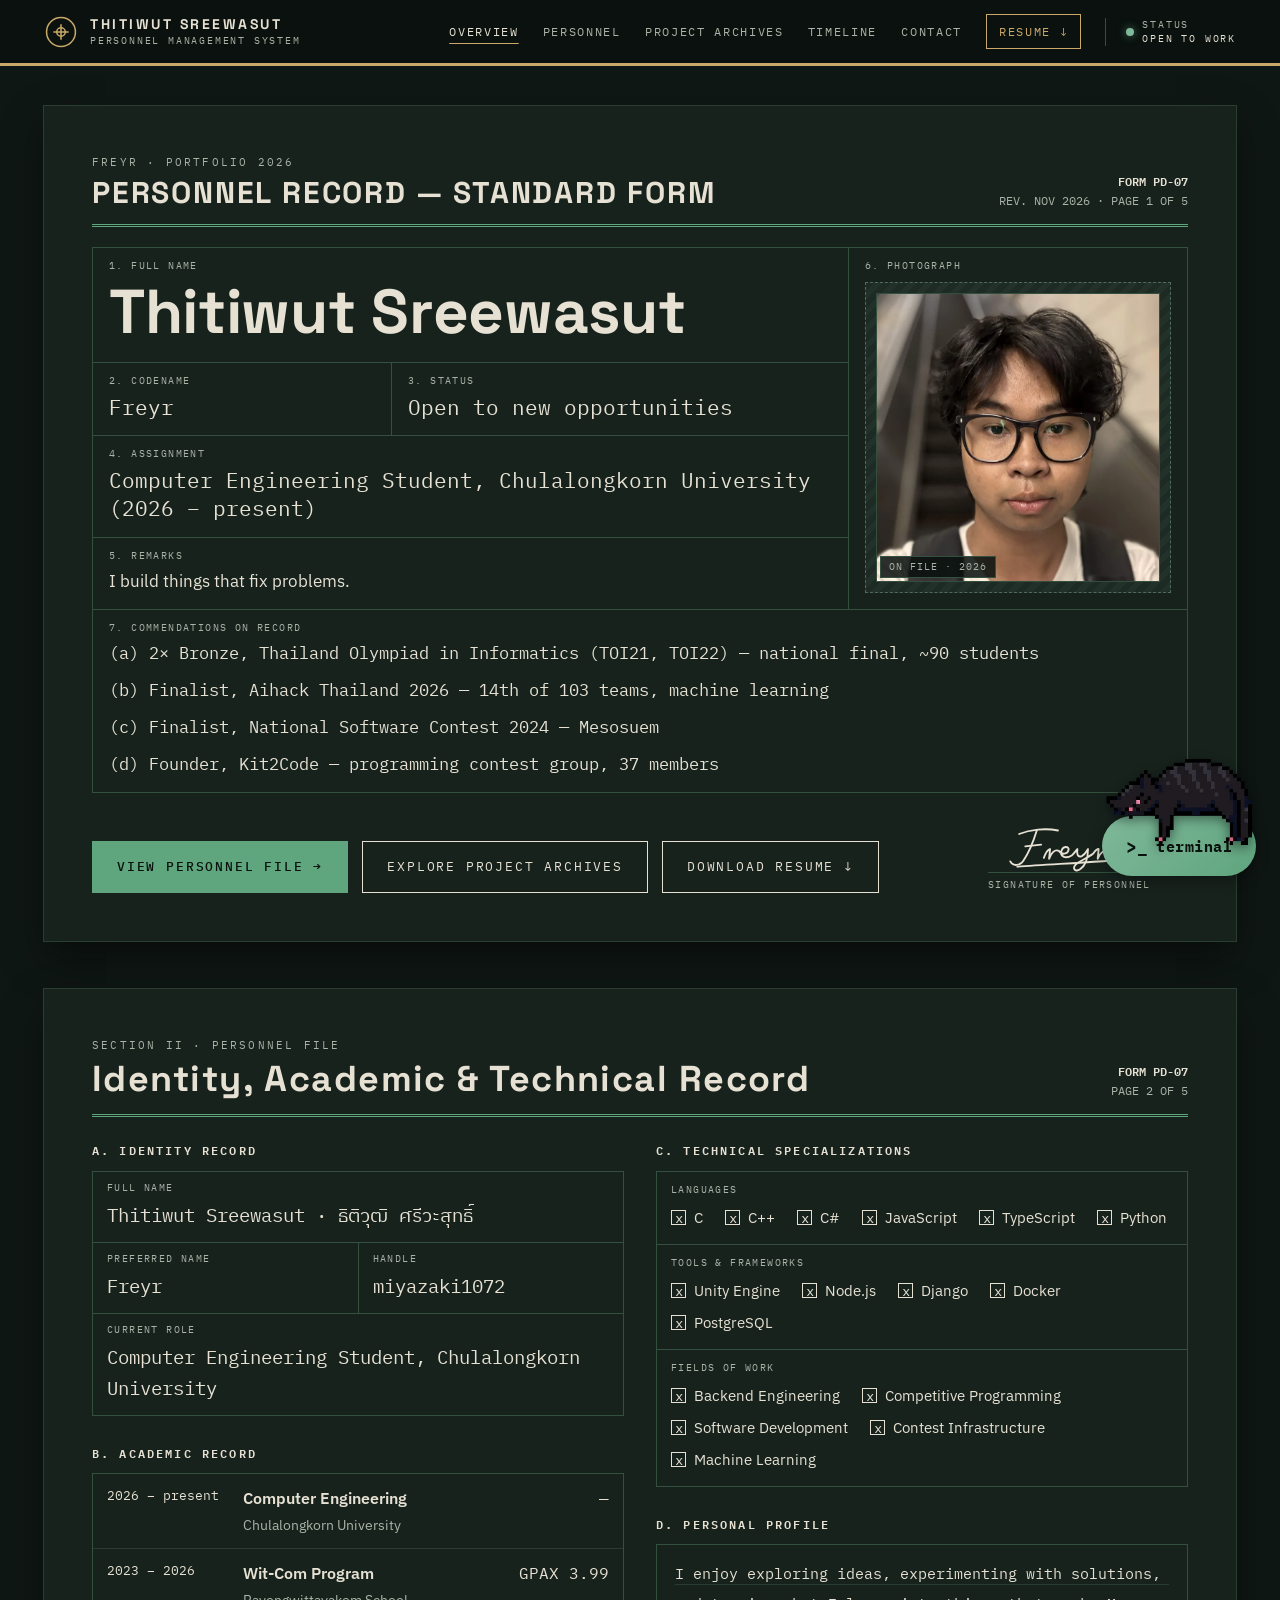
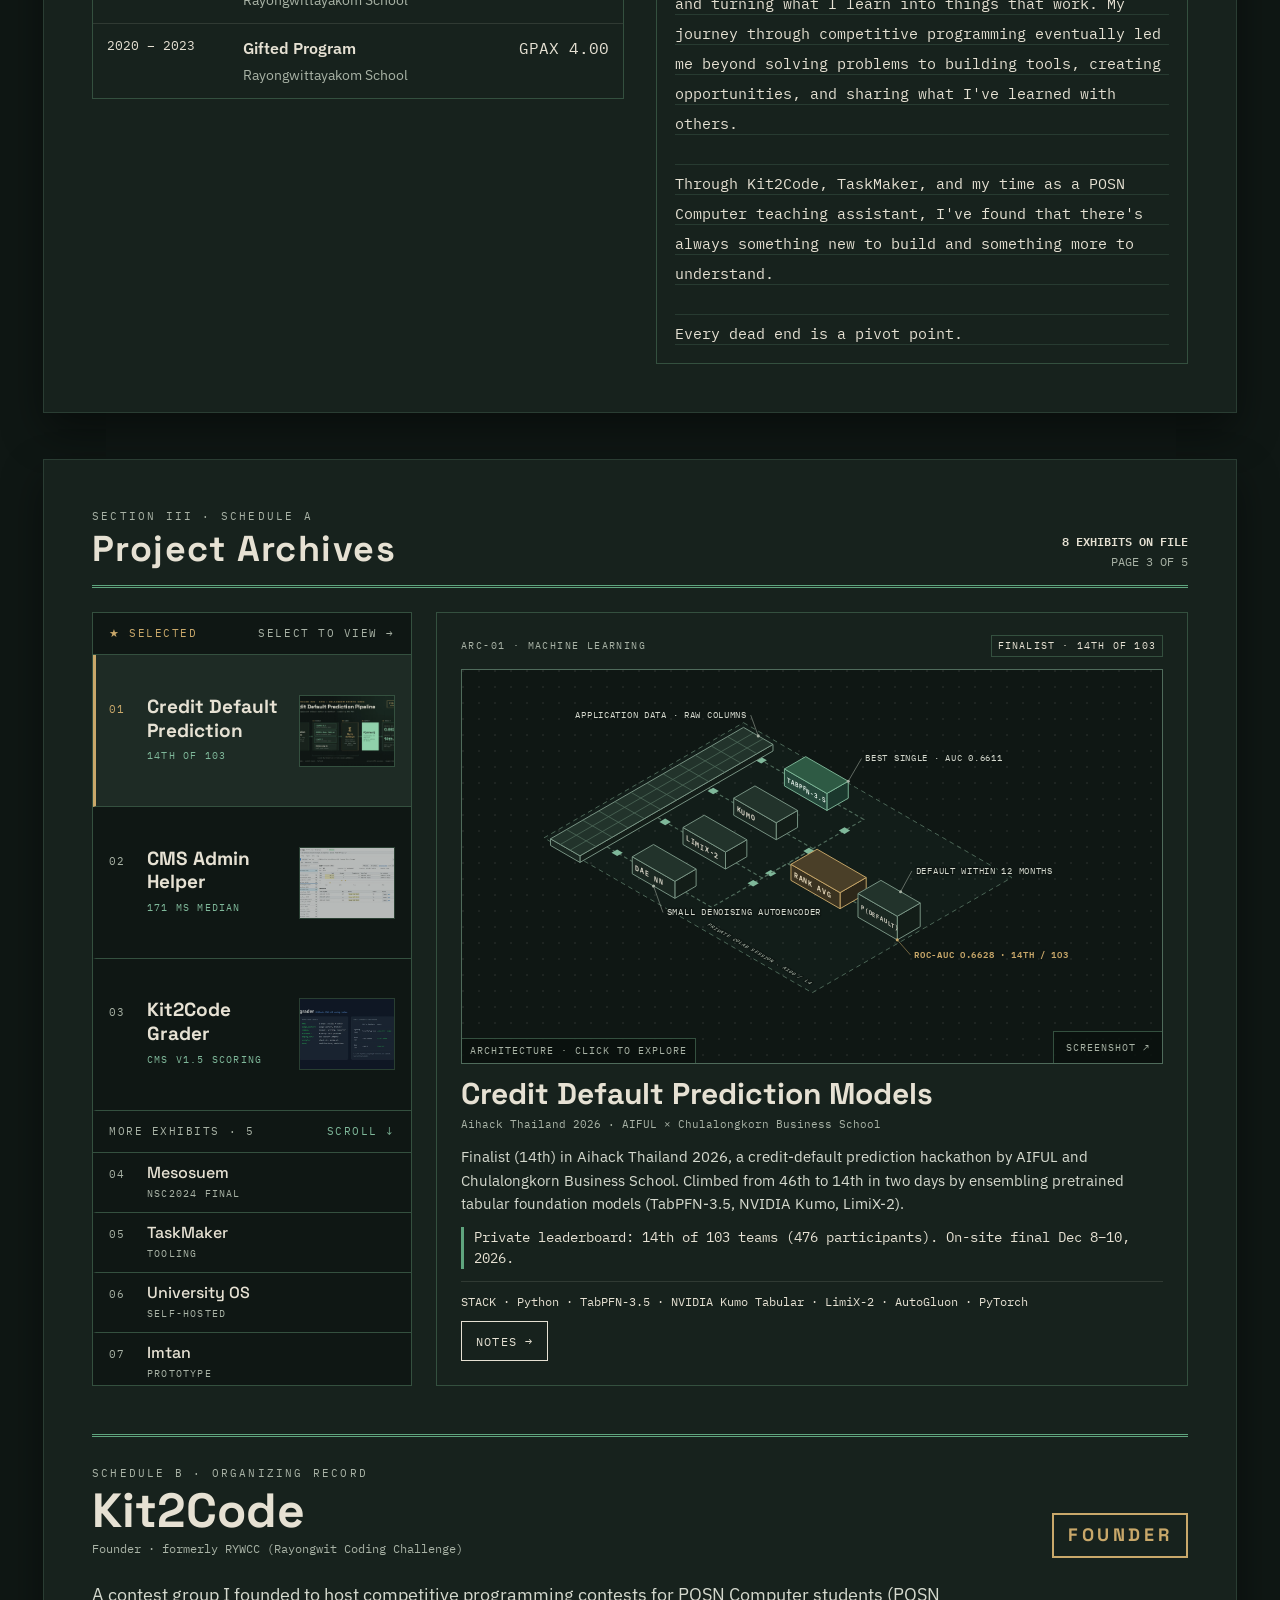
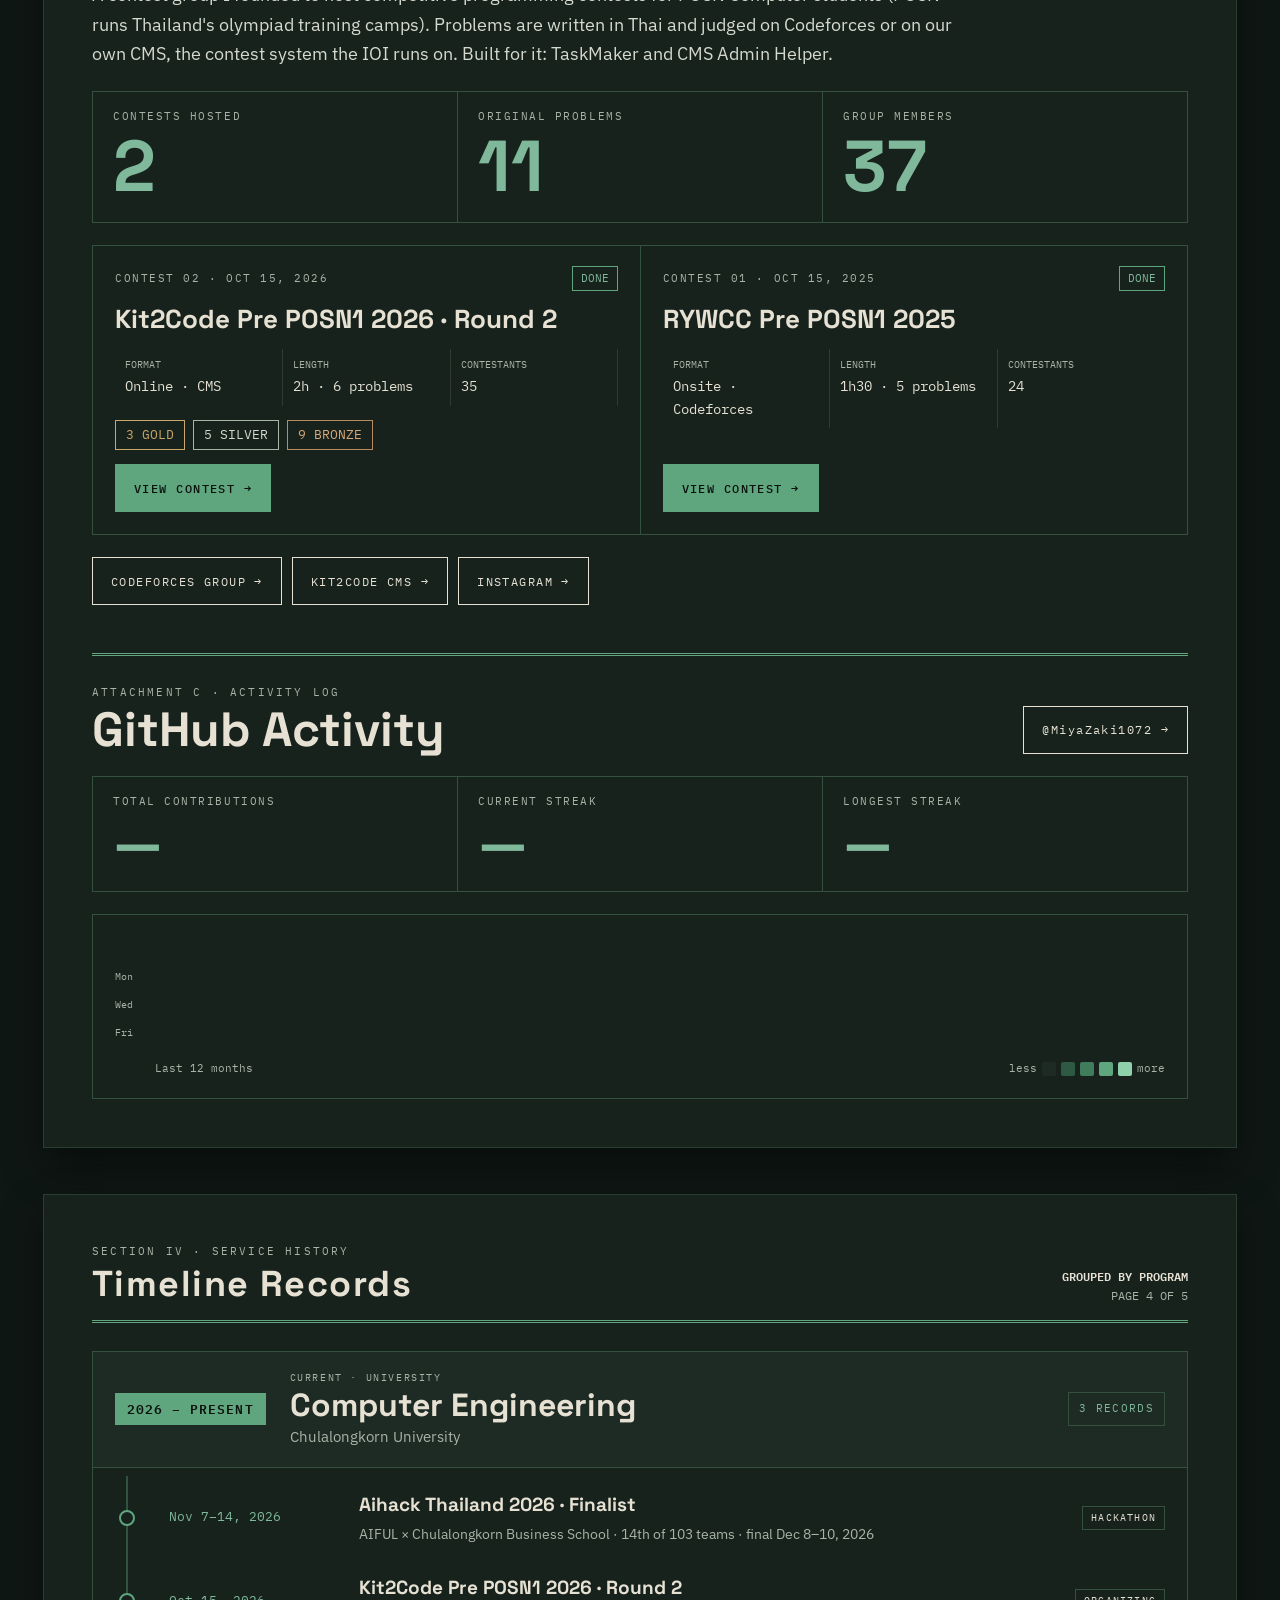
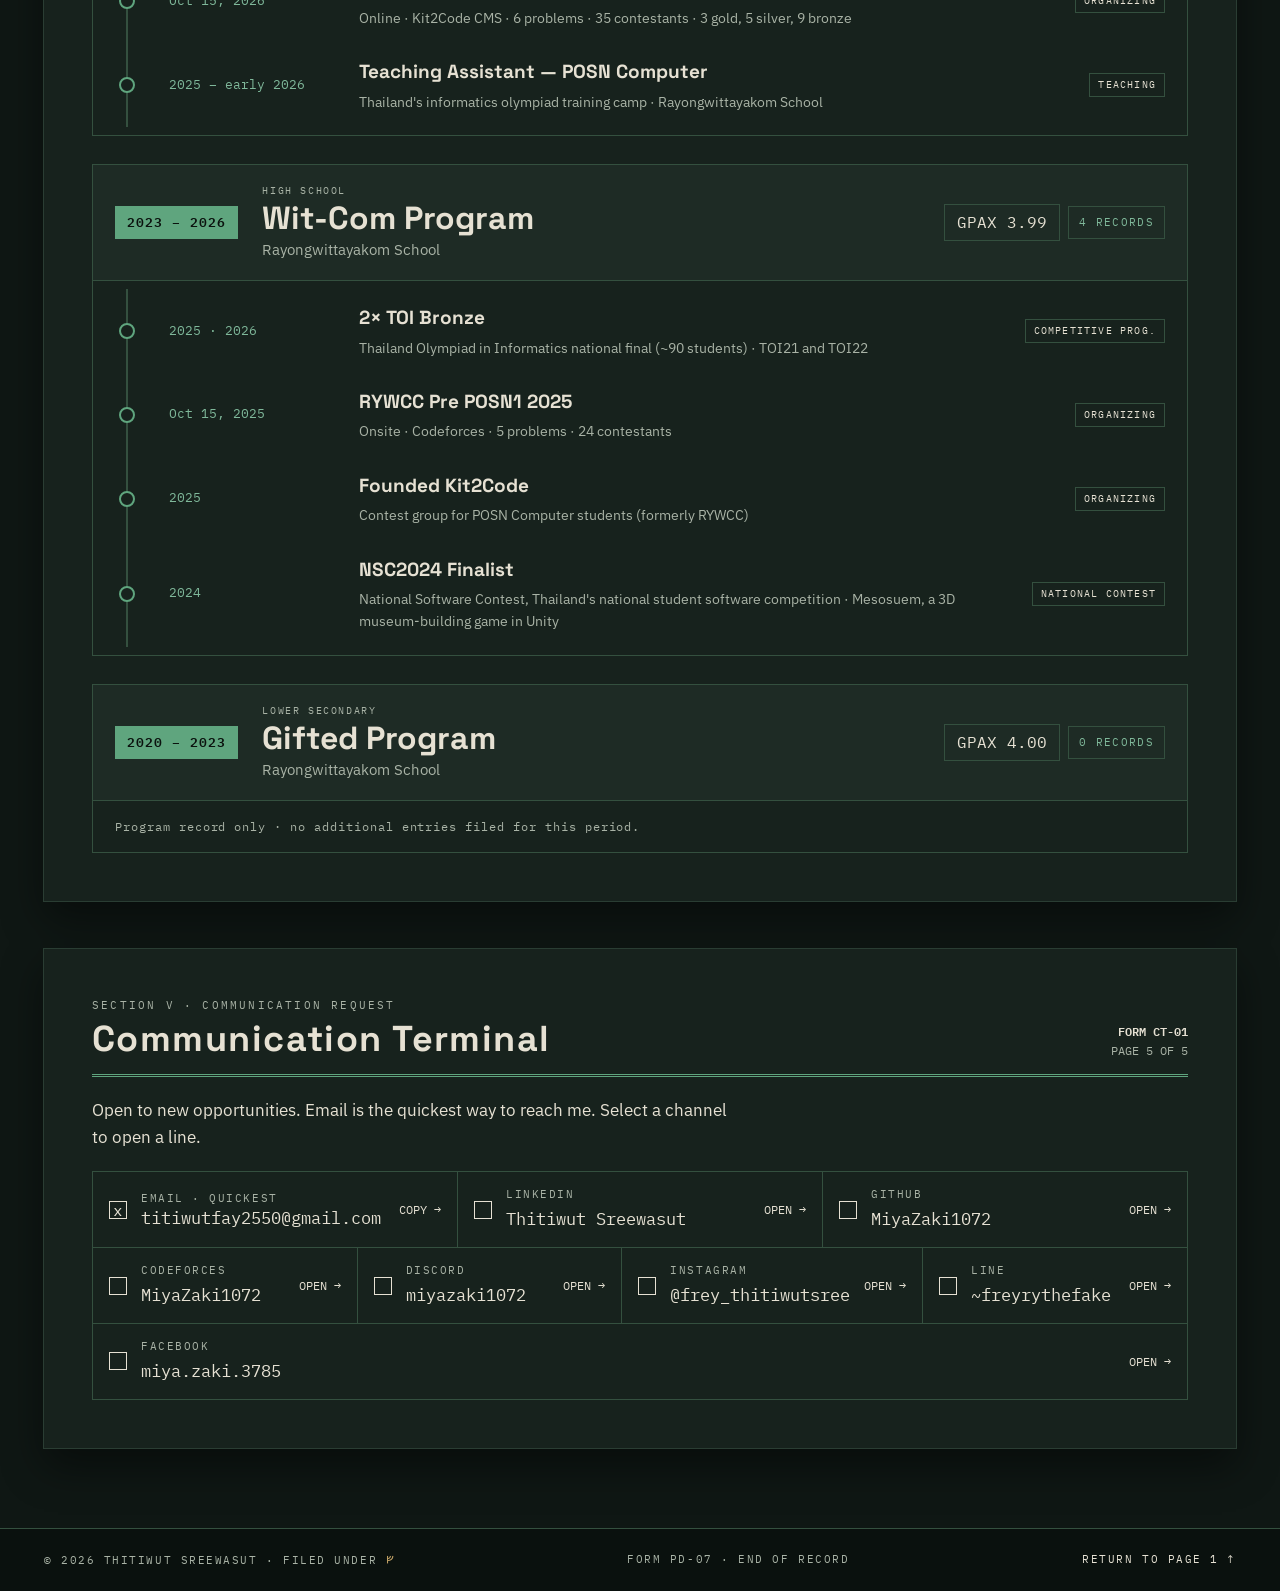
==== commit 5702f8fc: "feat add taskmaker architecture diagram" ====
--- a/index.html
+++ b/index.html
@@ -498,7 +498,7 @@
                         <div class="project-card-top">
                             <span>ARC-05 · TOOLING</span>
                         </div>
-                        <div class="exhibit-media">
+                        <div class="exhibit-media" data-iso="taskmaker">
                             <img src="assets/images/projects/TaskMaker.webp" alt="TaskMaker screenshot" loading="lazy" decoding="async" data-lightbox>
                             <span class="exhibit-label">EXHIBIT · TaskMaker.webp</span>
                         </div>
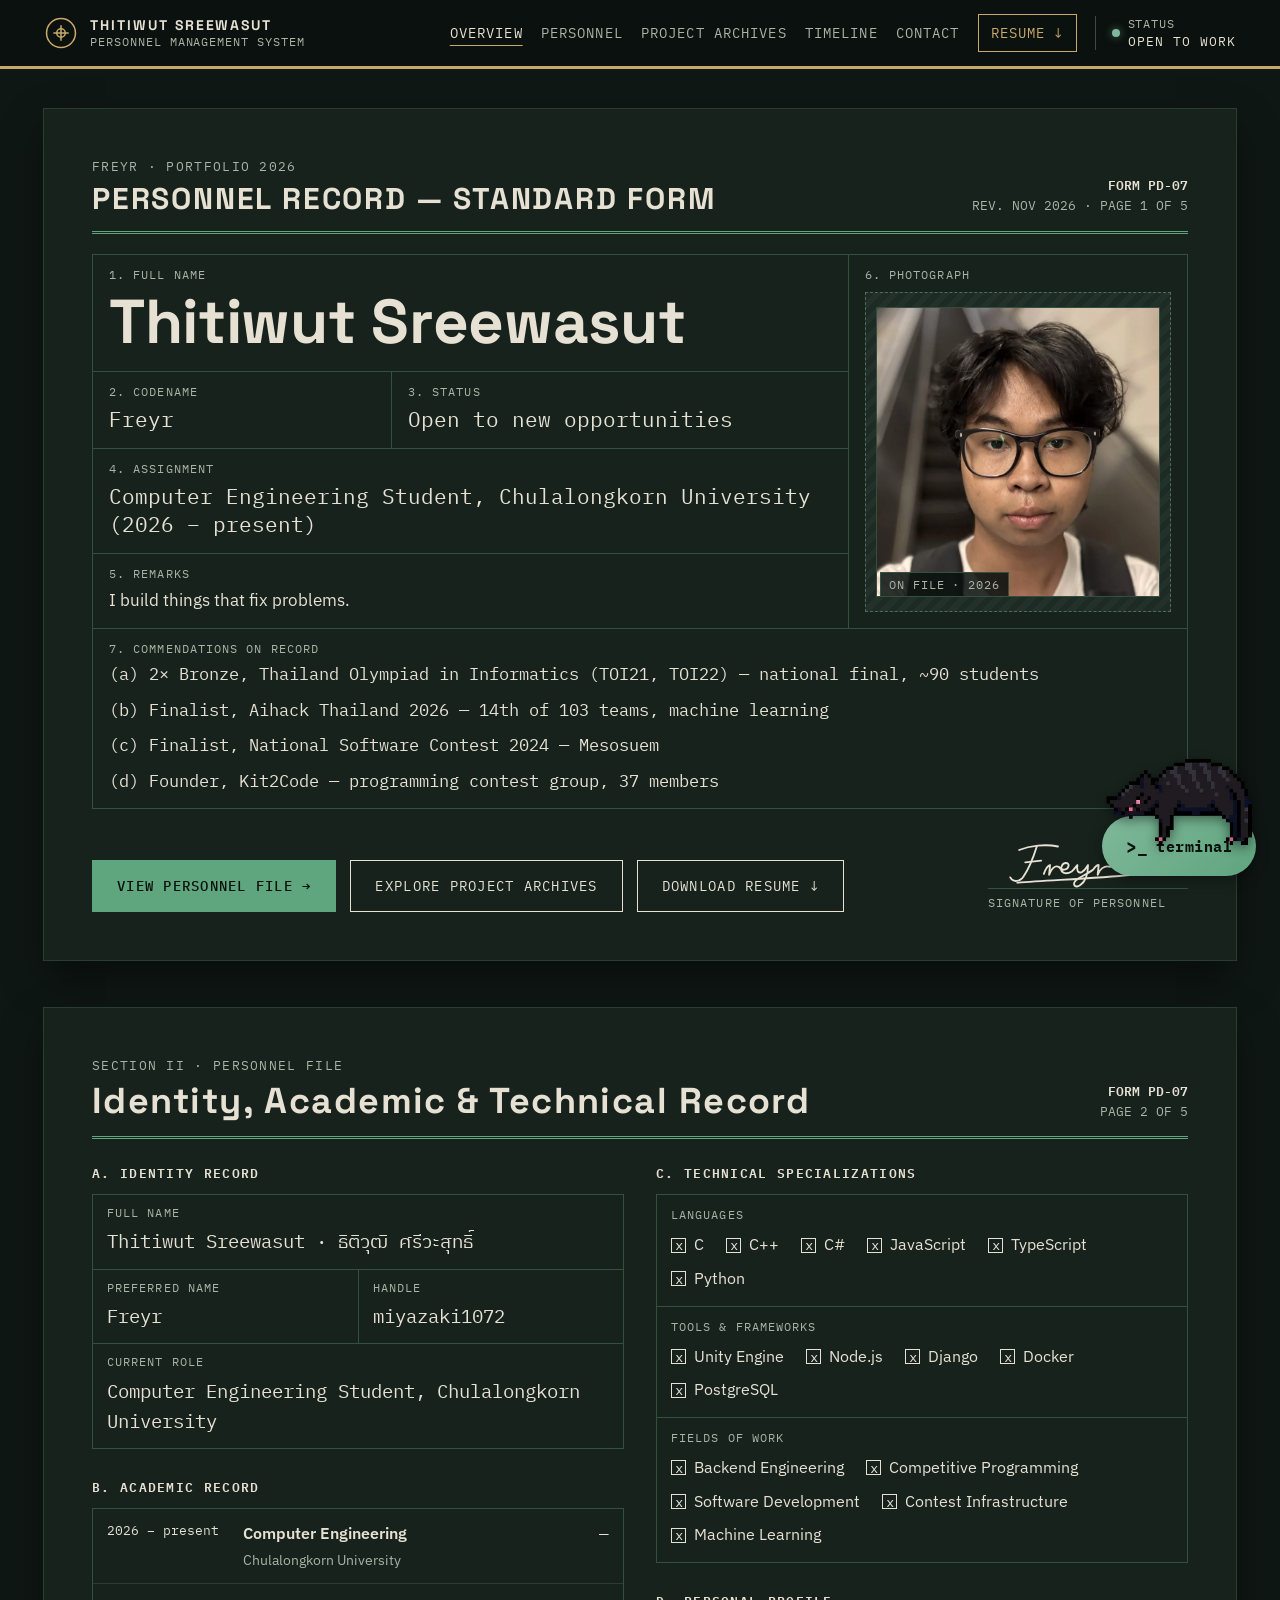
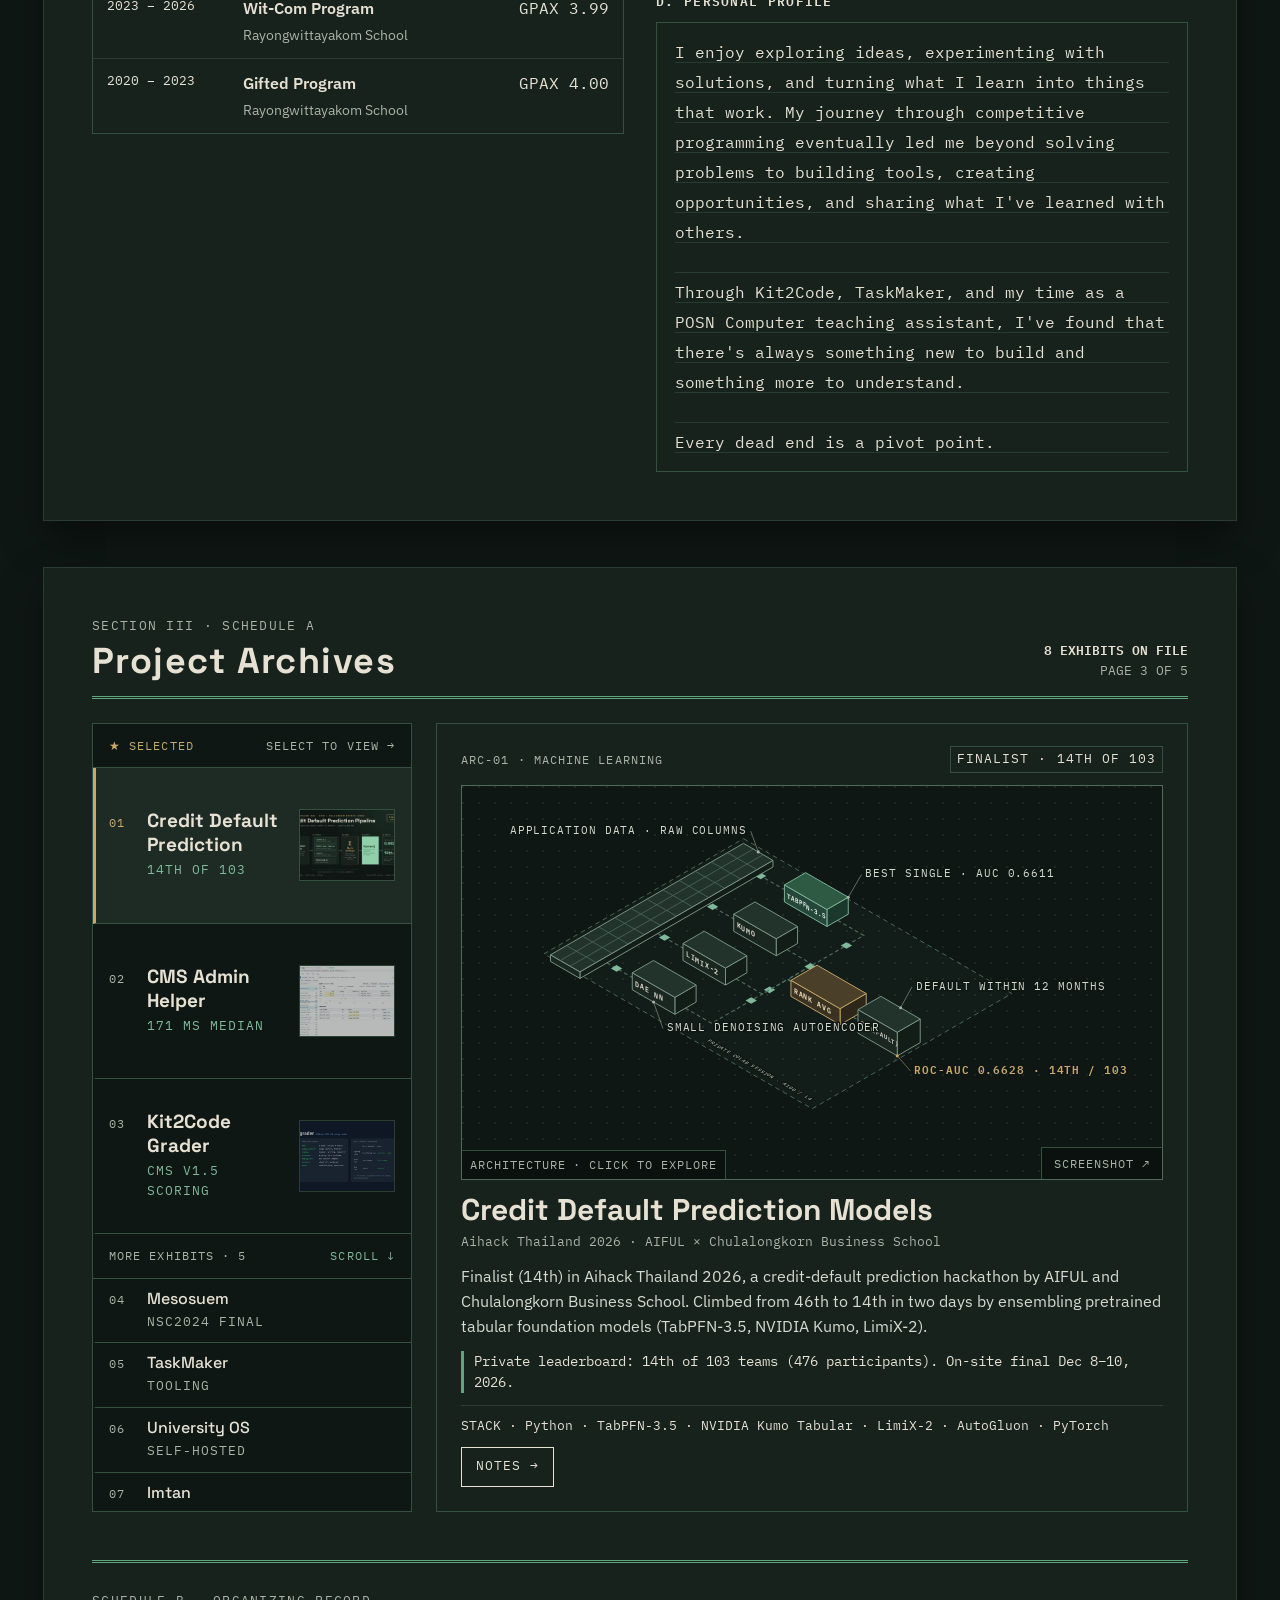
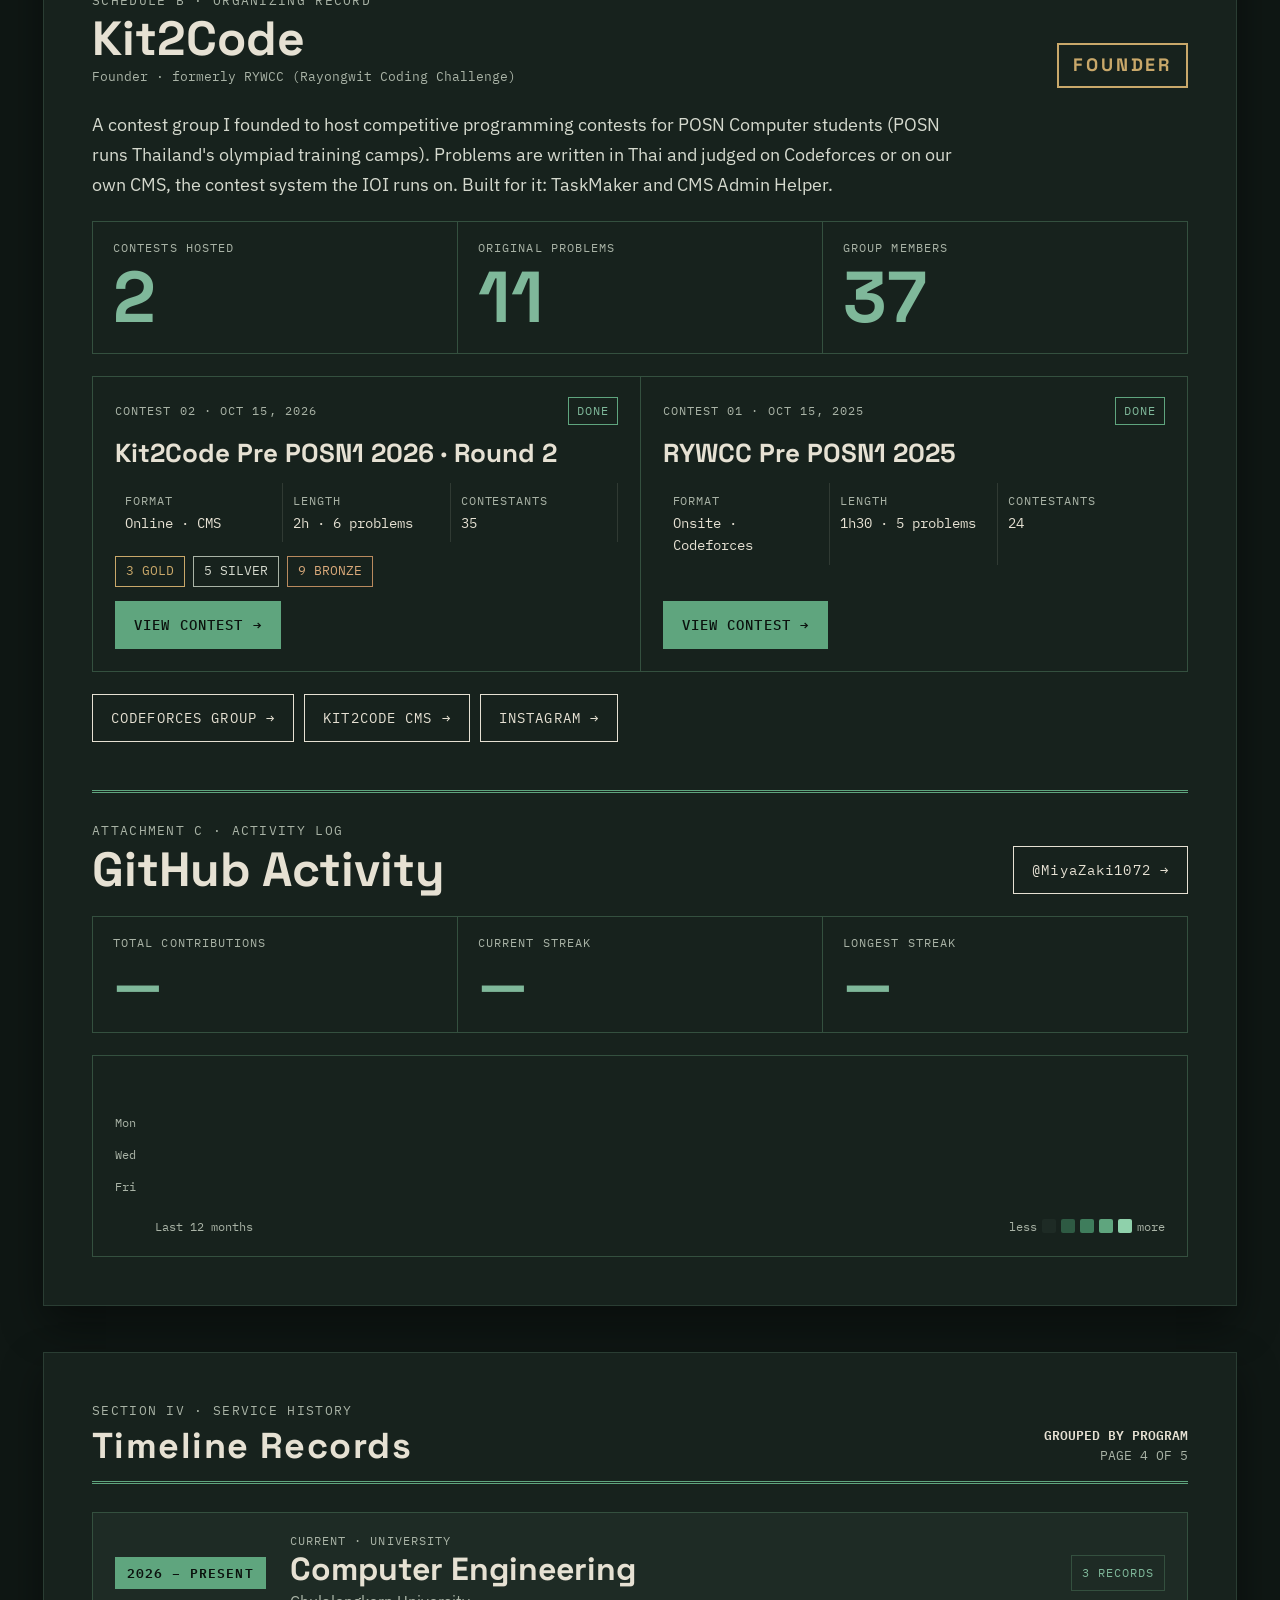
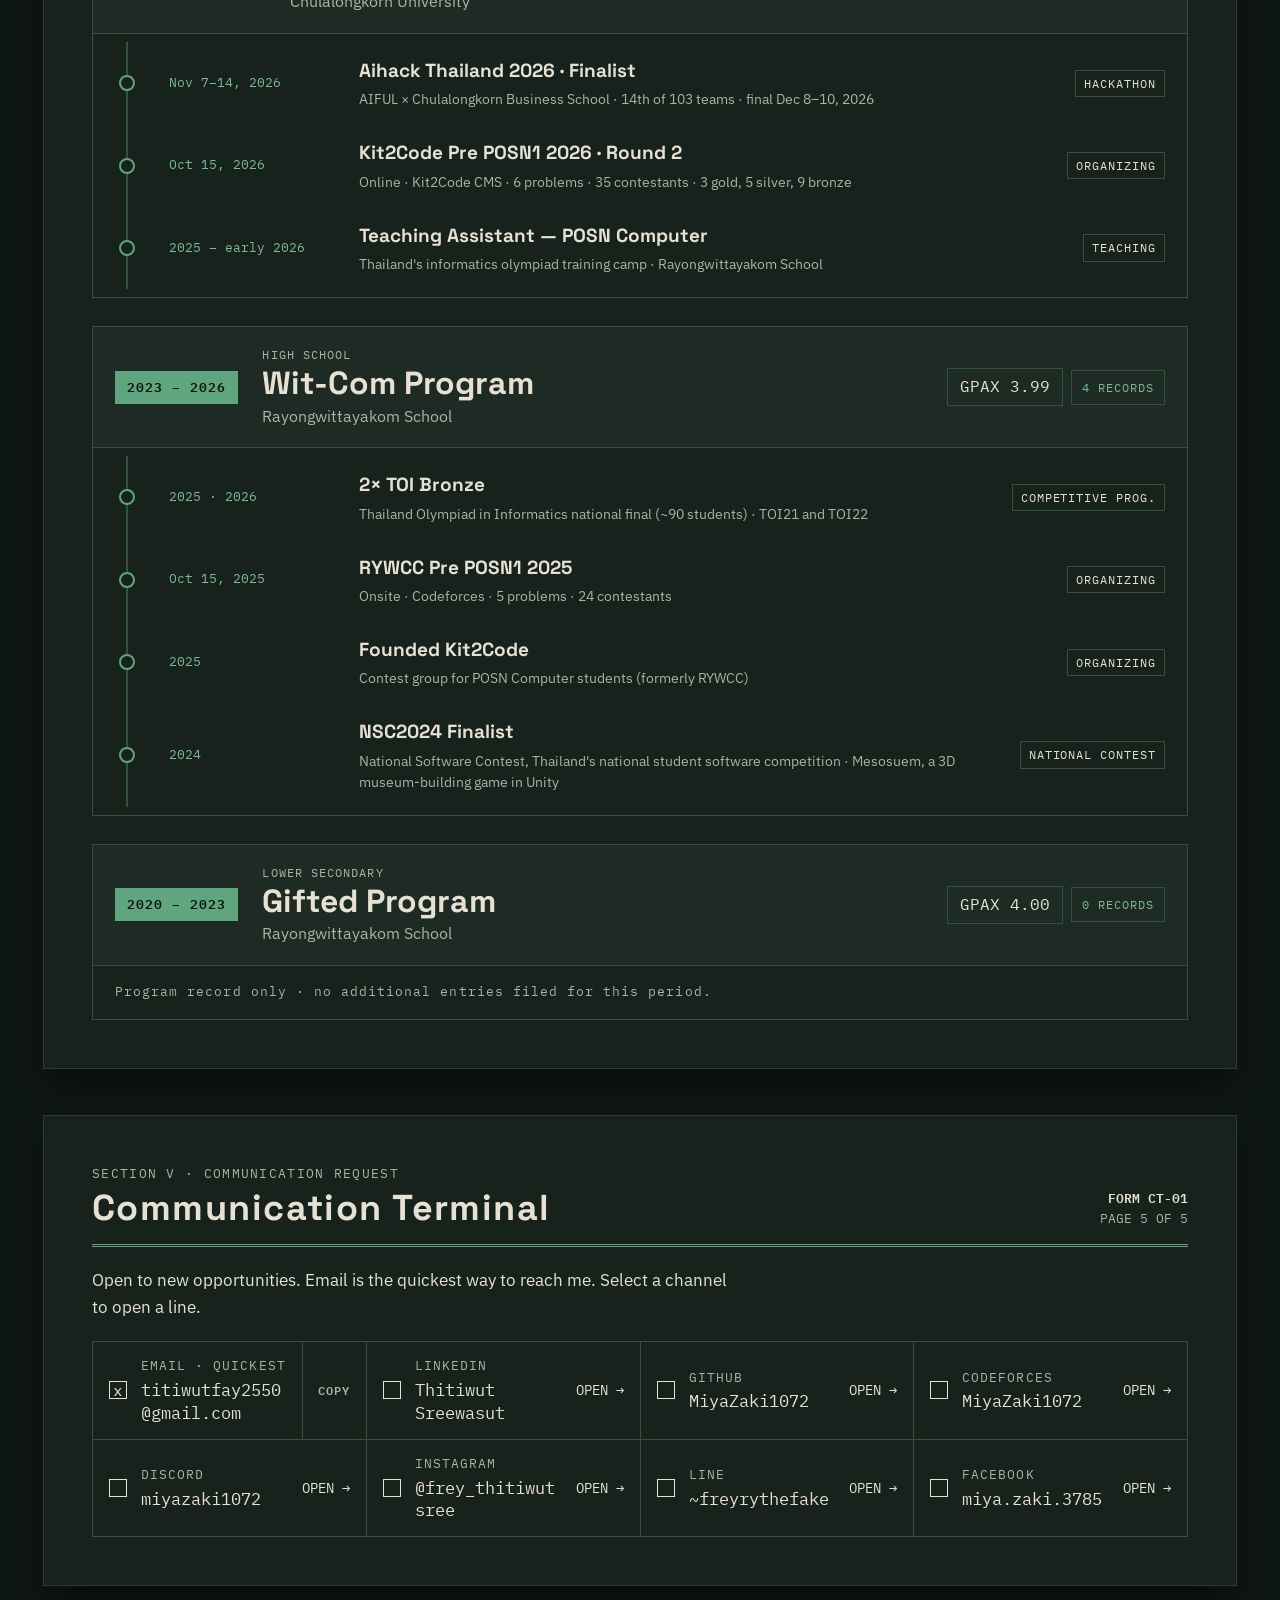
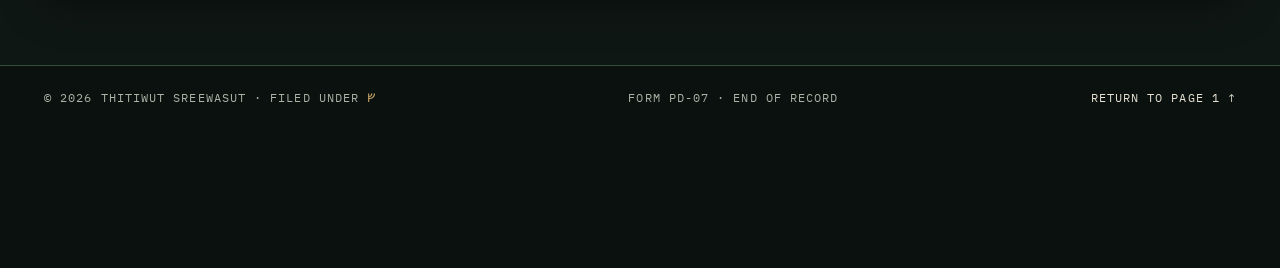
==== commit e62e64fb: "feat improve readability and mobile layout - move font sizes to rem tokens with a 12px floor for lab" ====
--- a/index.html
+++ b/index.html
@@ -139,11 +139,14 @@
                 </span>
             </a>
 
-            <button type="button" class="nav-toggle" id="navToggle" aria-label="Open navigation menu" aria-expanded="false" aria-controls="primaryNav">
-                <span class="nav-toggle-bar"></span>
-                <span class="nav-toggle-bar"></span>
-                <span class="nav-toggle-bar"></span>
-            </button>
+            <div class="header-mobile-actions">
+                <a href="resume.pdf" class="nav-resume nav-resume--mobile" data-resume download="Thitiwut-Sreewasut-Resume.pdf">RESUME</a>
+                <button type="button" class="nav-toggle" id="navToggle" aria-label="Open navigation menu" aria-expanded="false" aria-controls="primaryNav">
+                    <span class="nav-toggle-bar"></span>
+                    <span class="nav-toggle-bar"></span>
+                    <span class="nav-toggle-bar"></span>
+                </button>
+            </div>
 
             <nav id="primaryNav" class="primary-nav" aria-label="Primary">
                 <a href="#overview" class="nav-link active">OVERVIEW</a>
@@ -857,14 +860,17 @@
             <p class="contact-lead">Open to new opportunities. Email is the quickest way to reach me. Select a channel to open a line.</p>
 
             <div class="ruled-grid contacts-grid">
-                <button type="button" class="contact-cell" id="emailBtn" data-email="titiwutfay2550@gmail.com" data-channel="Email" data-handle="titiwutfay2550@gmail.com">
-                    <span class="contact-check" aria-hidden="true">x</span>
-                    <span class="contact-info">
-                        <span class="contact-channel">EMAIL · QUICKEST</span>
-                        <span class="contact-handle">titiwutfay2550@gmail.com</span>
-                    </span>
-                    <span class="contact-action" aria-hidden="true">COPY →</span>
-                </button>
+                <div class="contact-cell contact-cell--split">
+                    <a href="mailto:titiwutfay2550@gmail.com" class="contact-main" aria-label="Email titiwutfay2550@gmail.com" data-channel="Email" data-handle="titiwutfay2550@gmail.com">
+                        <span class="contact-check" aria-hidden="true">x</span>
+                        <span class="contact-info">
+                            <span class="contact-channel">EMAIL · QUICKEST</span>
+                            <span class="contact-handle">titiwutfay2550<wbr>@gmail.com</span>
+                        </span>
+                        <span class="contact-action" aria-hidden="true">OPEN →</span>
+                    </a>
+                    <button type="button" class="contact-copy" id="emailBtn" data-email="titiwutfay2550@gmail.com" aria-label="Copy email address">COPY</button>
+                </div>
 
                 <a href="https://www.linkedin.com/in/thitiwut-sreewasut-5bb1aa428/" target="_blank" rel="noopener noreferrer" class="contact-cell" id="linkedinLink" data-channel="LinkedIn" data-handle="Thitiwut Sreewasut">
                     <span class="contact-check" aria-hidden="true"></span>
--- a/assets/css/style.css
+++ b/assets/css/style.css
@@ -37,14 +37,20 @@
     --text-sec:         var(--ink-2);
     --text-muted:       var(--ink-muted);
 
-    /* Spacing & sizing tokens for terminal widget */
+    /* Spacing & sizing tokens */
     --sp-1:             4px;
     --sp-2:             8px;
     --sp-3:             12px;
     --sp-4:             16px;
     --sp-5:             24px;
-    --fs-small:         0.8125rem;
-    --fs-micro:         0.75rem;
+    --fs-label:         0.75rem;    /* 12px floor for uppercase mono labels */
+    --fs-meta:          0.8125rem;  /* 13px kickers, context, stacks, chips, dates */
+    --fs-ui:            0.875rem;   /* 14px nav links, buttons, contact actions */
+    --fs-body:          1rem;       /* 16px body text */
+    --fs-body-lg:       1.0625rem;  /* 17px lead prose & handles */
+    --fs-lead:          1.25rem;    /* 20px sub-titles & dialog marks */
+    --fs-small:         var(--fs-meta);
+    --fs-micro:         var(--fs-label);
     --r-pill:           999px;
     --r-lg:             2px;
     --r-sm:             2px;
@@ -68,7 +74,8 @@
 
 html {
     scroll-behavior: smooth;
-    font-size: 16px;
+    scroll-padding-bottom: 96px;
+    font-size: 100%;
     background: var(--night);
     color: var(--ink);
 }
@@ -158,21 +165,21 @@
 .boot-card-title {
     font-family: var(--font-display);
     font-weight: 700;
-    font-size: 18px;
-    letter-spacing: 0.16em;
+    font-size: 1.125rem;
+    letter-spacing: 0.14em;
 }
 
 .boot-card-form {
-    font-size: 11px;
+    font-size: var(--fs-label);
     font-weight: 600;
-    letter-spacing: 0.12em;
+    letter-spacing: 0.09em;
 }
 
 .boot-lines {
     display: flex;
     flex-direction: column;
     gap: 8px;
-    font-size: clamp(11px, 1.8vw, 14px);
+    font-size: clamp(0.75rem, 1.8vw, 0.875rem);
     line-height: 1.5;
 }
 
@@ -222,13 +229,13 @@
 
 .boot-access {
     font-family: var(--font-mono);
-    font-size: clamp(20px, 3vw, 26px);
+    font-size: clamp(1.25rem, 3vw, 1.625rem);
     letter-spacing: 0.08em;
     color: var(--ink);
 }
 
 .boot-time {
-    font-size: 11px;
+    font-size: var(--fs-label);
     color: var(--ink-muted);
 }
 
@@ -239,8 +246,8 @@
     display: flex;
     flex-direction: column;
     gap: 4px;
-    font-size: 11px;
-    letter-spacing: 0.14em;
+    font-size: var(--fs-label);
+    letter-spacing: 0.08em;
     color: var(--ink-muted);
 }
 
@@ -253,8 +260,8 @@
     right: 40px;
     bottom: 36px;
     font-family: var(--font-mono);
-    font-size: 12px;
-    letter-spacing: 0.16em;
+    font-size: var(--fs-ui);
+    letter-spacing: 0.1em;
     min-height: 44px;
     display: inline-flex;
     align-items: center;
@@ -289,7 +296,7 @@
     flex-wrap: wrap;
     align-items: center;
     justify-content: space-between;
-    gap: 12px 32px;
+    gap: 12px 24px;
 }
 
 .brand-link {
@@ -322,15 +329,15 @@
 .brand-name {
     font-family: var(--font-display);
     font-weight: 700;
-    font-size: 14px;
-    letter-spacing: 0.18em;
+    font-size: var(--fs-ui);
+    letter-spacing: 0.14em;
     line-height: 1.2;
 }
 
 .brand-sub {
     font-family: var(--font-mono);
-    font-size: 10px;
-    letter-spacing: 0.18em;
+    font-size: var(--fs-label);
+    letter-spacing: 0.08em;
     color: var(--ink-muted);
     line-height: 1.2;
 }
@@ -338,14 +345,23 @@
 .brand-sub-mobile {
     display: none;
     font-family: var(--font-mono);
-    font-size: 10px;
-    letter-spacing: 0.14em;
+    font-size: var(--fs-meta);
+    letter-spacing: 0.08em;
     color: var(--signal-light);
+    line-height: 1.2;
+}
+
+/* Mobile header controls (RESUME chip + menu button); hidden when nav is expanded */
+.header-mobile-actions {
+    display: none;
+    align-items: center;
+    gap: 8px;
+    flex-shrink: 0;
 }
 
 .nav-toggle {
     display: none;
-    width: 48px;
+    width: 44px;
     height: 44px;
     background: transparent;
     border: 1px solid rgba(243, 238, 223, 0.4);
@@ -378,10 +394,10 @@
     display: flex;
     flex-wrap: wrap;
     align-items: center;
-    gap: 4px 24px;
-    font-family: var(--font-mono);
-    font-size: 12px;
-    letter-spacing: 0.14em;
+    gap: 4px 18px;
+    font-family: var(--font-mono);
+    font-size: var(--fs-ui);
+    letter-spacing: 0.08em;
 }
 
 .nav-link {
@@ -407,7 +423,7 @@
     display: flex;
     align-items: center;
     gap: 8px;
-    padding-left: 20px;
+    padding-left: 16px;
     border-left: 1px solid rgba(243, 238, 223, 0.25);
 }
 
@@ -422,9 +438,9 @@
 .sys-text {
     display: flex;
     flex-direction: column;
-    font-size: 10px;
-    line-height: 1.4;
-    letter-spacing: 0.18em;
+    font-size: var(--fs-label);
+    line-height: 1.35;
+    letter-spacing: 0.08em;
 }
 
 .sys-text-label {
@@ -432,6 +448,8 @@
 }
 
 .sys-text-val {
+    font-size: var(--fs-meta);
+    letter-spacing: 0.08em;
     color: var(--ink);
 }
 
@@ -470,8 +488,8 @@
 
 .sheet-kicker {
     font-family: var(--font-mono);
-    font-size: 11px;
-    letter-spacing: 0.2em;
+    font-size: var(--fs-meta);
+    letter-spacing: 0.1em;
     color: var(--ink-muted);
     text-transform: uppercase;
 }
@@ -480,20 +498,20 @@
     margin: 0;
     font-family: var(--font-display);
     font-weight: 700;
-    font-size: clamp(24px, 3vw, 36px);
+    font-size: clamp(1.5rem, 3vw, 2.25rem);
     letter-spacing: 0.04em;
     line-height: 1.15;
     color: var(--ink);
 }
 
 .sheet-title--overview {
-    font-size: clamp(20px, 2.4vw, 30px);
+    font-size: clamp(1.25rem, 2.4vw, 1.875rem);
     letter-spacing: 0.06em;
 }
 
 .sheet-meta {
     font-family: var(--font-mono);
-    font-size: 12px;
+    font-size: var(--fs-meta);
     line-height: 1.6;
     text-align: right;
 }
@@ -534,15 +552,15 @@
 
 .field-label {
     font-family: var(--font-mono);
-    font-size: 10px;
-    letter-spacing: 0.14em;
+    font-size: var(--fs-label);
+    letter-spacing: 0.09em;
     color: var(--ink-muted);
     text-transform: uppercase;
 }
 
 .field-value {
     font-family: var(--font-mono);
-    font-size: 21px;
+    font-size: 1.3125rem;
     line-height: 1.35;
     color: var(--ink);
 }
@@ -550,7 +568,7 @@
 .field-prose {
     margin: 0;
     font-family: var(--font-sans);
-    font-size: 17px;
+    font-size: var(--fs-body-lg);
     line-height: 1.6;
     color: var(--ink);
     max-width: 720px;
@@ -575,7 +593,7 @@
     margin: 2px 0 0;
     font-family: var(--font-display);
     font-weight: 700;
-    font-size: clamp(34px, 5vw, 62px);
+    font-size: clamp(2.125rem, 5vw, 3.875rem);
     line-height: 1.02;
     letter-spacing: -0.005em;
     color: var(--ink);
@@ -643,8 +661,8 @@
     border: 1px solid var(--rule);
     padding: 2px 8px;
     font-family: var(--font-mono);
-    font-size: 10px;
-    letter-spacing: 0.1em;
+    font-size: var(--fs-label);
+    letter-spacing: 0.08em;
     color: var(--ink-muted);
     pointer-events: none;
 }
@@ -654,7 +672,8 @@
     flex-wrap: wrap;
     gap: 10px 36px;
     font-family: var(--font-mono);
-    font-size: 17px;
+    font-size: var(--fs-body-lg);
+    line-height: 1.5;
     color: var(--ink);
 }
 
@@ -685,8 +704,8 @@
     color: var(--signal-ink);
     font-family: var(--font-mono);
     font-weight: 500;
-    font-size: 13px;
-    letter-spacing: 0.14em;
+    font-size: var(--fs-ui);
+    letter-spacing: 0.09em;
     border: 1.5px solid var(--signal);
     cursor: pointer;
 }
@@ -708,8 +727,8 @@
     color: var(--ink);
     border: 1.5px solid var(--ink);
     font-family: var(--font-mono);
-    font-size: 13px;
-    letter-spacing: 0.14em;
+    font-size: var(--fs-ui);
+    letter-spacing: 0.09em;
     cursor: pointer;
 }
 
@@ -722,15 +741,15 @@
 .btn-sm {
     min-height: 40px;
     padding: 0 14px;
-    font-size: 12px;
-    letter-spacing: 0.1em;
+    font-size: var(--fs-meta);
+    letter-spacing: 0.08em;
 }
 
 .btn-md {
     min-height: 48px;
     padding: 0 18px;
-    font-size: 12px;
-    letter-spacing: 0.12em;
+    font-size: var(--fs-ui);
+    letter-spacing: 0.08em;
 }
 
 /* ── Signature & Brass Stamps ──────────────────────────────── */
@@ -776,8 +795,8 @@
 
 .signature-label {
     font-family: var(--font-mono);
-    font-size: 10px;
-    letter-spacing: 0.14em;
+    font-size: var(--fs-label);
+    letter-spacing: 0.09em;
     color: var(--ink-muted);
 }
 
@@ -787,8 +806,8 @@
     padding: 6px 14px;
     font-family: var(--font-display);
     font-weight: 700;
-    font-size: 18px;
-    letter-spacing: 0.2em;
+    font-size: 1.125rem;
+    letter-spacing: 0.16em;
     display: inline-block;
     user-select: none;
 }
@@ -811,9 +830,9 @@
 .sub-heading {
     margin: 0;
     font-family: var(--font-mono);
-    font-size: 12px;
+    font-size: var(--fs-meta);
     font-weight: 600;
-    letter-spacing: 0.18em;
+    letter-spacing: 0.1em;
     color: var(--ink);
     text-transform: uppercase;
 }
@@ -846,15 +865,15 @@
 
 .identity-item dt {
     font-family: var(--font-mono);
-    font-size: 10px;
-    letter-spacing: 0.14em;
+    font-size: var(--fs-label);
+    letter-spacing: 0.09em;
     color: var(--ink-muted);
 }
 
 .identity-item dd {
     margin: 4px 0 0;
     font-family: var(--font-mono);
-    font-size: 19px;
+    font-size: 1.1875rem;
     color: var(--ink);
 }
 
@@ -882,7 +901,7 @@
 .academic-years {
     flex: 0 0 120px;
     font-family: var(--font-mono);
-    font-size: 13px;
+    font-size: var(--fs-meta);
     color: var(--ink);
 }
 
@@ -895,19 +914,19 @@
 
 .academic-program {
     font-weight: 600;
-    font-size: 16px;
+    font-size: var(--fs-body);
     color: var(--ink);
 }
 
 .academic-school {
-    font-size: 14px;
+    font-size: var(--fs-ui);
     color: var(--ink-muted);
 }
 
 .academic-mark {
     flex: 0 0 auto;
     font-family: var(--font-mono);
-    font-size: 16px;
+    font-size: var(--fs-body);
     color: var(--ink);
 }
 
@@ -937,7 +956,7 @@
     display: inline-flex;
     align-items: center;
     gap: 8px;
-    font-size: 15px;
+    font-size: var(--fs-body);
     color: var(--ink);
     cursor: pointer;
     transition: color 0.15s ease;
@@ -965,7 +984,7 @@
     align-items: center;
     justify-content: center;
     font-family: var(--font-mono);
-    font-size: 14px;
+    font-size: var(--fs-ui);
     line-height: 1;
     flex-shrink: 0;
 }
@@ -975,8 +994,8 @@
    --rule-offset lifts each rule from the line-box bottom to sit just under
    the baseline, like typing on a form line. */
 .lined-profile {
-    --lh: 30px;
-    --rule-offset: 4px;
+    --lh: 1.875rem;
+    --rule-offset: 0.25rem;
     border: 1px solid var(--rule);
     padding: 14px 18px;
     background-image: linear-gradient(
@@ -989,7 +1008,7 @@
     background-clip: content-box;
     background-position: 0 calc(var(--rule-offset) * -1);
     font-family: var(--font-mono);
-    font-size: 15px;
+    font-size: var(--fs-body);
     line-height: var(--lh);
     color: var(--ink);
 }
@@ -1014,7 +1033,7 @@
     justify-content: space-between;
     gap: 12px;
     font-family: var(--font-mono);
-    font-size: 12px;
+    font-size: var(--fs-meta);
 }
 
 .filter-banner[hidden] {
@@ -1026,8 +1045,8 @@
     border: 1px solid var(--ink-muted);
     color: var(--ink);
     font-family: var(--font-mono);
-    font-size: 11px;
-    letter-spacing: 0.1em;
+    font-size: var(--fs-label);
+    letter-spacing: 0.08em;
     padding: 4px 10px;
     cursor: pointer;
 }
@@ -1072,8 +1091,8 @@
     align-items: center;
     gap: 10px;
     font-family: var(--font-mono);
-    font-size: 10px;
-    letter-spacing: 0.14em;
+    font-size: var(--fs-label);
+    letter-spacing: 0.09em;
     color: var(--ink-muted);
 }
 
@@ -1082,8 +1101,8 @@
     padding: 2px 6px;
     color: var(--ink);
     font-family: var(--font-mono);
-    font-size: 10px;
-    letter-spacing: 0.12em;
+    font-size: var(--fs-meta);
+    letter-spacing: 0.08em;
     white-space: nowrap;
 }
 
@@ -1122,8 +1141,8 @@
     border-right: 1px solid var(--rule);
     padding: 4px 8px;
     font-family: var(--font-mono);
-    font-size: 10px;
-    letter-spacing: 0.1em;
+    font-size: var(--fs-label);
+    letter-spacing: 0.08em;
     color: var(--ink-muted);
 }
 
@@ -1231,7 +1250,7 @@
 .iso .iso-leader { stroke: var(--ink-muted); stroke-width: 0.8; opacity: 0.7; }
 .iso .iso-note text {
     font-family: var(--font-mono);
-    font-size: 9.5px;
+    font-size: var(--fs-label);
     letter-spacing: 0.08em;
     fill: var(--ink-2);
 }
@@ -1268,8 +1287,8 @@
     border-left: 1px solid var(--rule);
     color: var(--ink-muted);
     font-family: var(--font-mono);
-    font-size: 10px;
-    letter-spacing: 0.1em;
+    font-size: var(--fs-label);
+    letter-spacing: 0.08em;
     cursor: pointer;
 }
 
@@ -1305,14 +1324,14 @@
 .iso-viewer-title {
     margin: 0;
     font-family: var(--font-display);
-    font-size: 18px;
+    font-size: 1.125rem;
     font-weight: 700;
 }
 
 .iso-viewer-hint {
     margin: 0 auto 0 0;
-    font-size: 10px;
-    letter-spacing: 0.14em;
+    font-size: var(--fs-label);
+    letter-spacing: 0.09em;
     color: var(--ink-muted);
 }
 
@@ -1329,7 +1348,7 @@
     border: 1px solid var(--rule-dashed);
     color: var(--ink);
     font-family: var(--font-mono);
-    font-size: 14px;
+    font-size: var(--fs-ui);
     letter-spacing: 0.08em;
     cursor: pointer;
 }
@@ -1380,7 +1399,7 @@
     padding: 12px 16px;
     background: rgba(10, 17, 14, 0.92);
     border: 1px solid var(--rule);
-    font-size: 13px;
+    font-size: var(--fs-meta);
     line-height: 1.5;
     pointer-events: none;
 }
@@ -1396,7 +1415,7 @@
 
 @media (max-width: 600px) {
     .iso-viewer-hint { display: none; }
-    .iso-viewer-title { font-size: 15px; margin-right: auto; }
+    .iso-viewer-title { font-size: var(--fs-body); margin-right: auto; }
     .iso-viewer-tools button { min-width: 40px; padding: 0 8px; }
     .iso-viewer-stage .iso { height: calc(100% - 150px); }
 }
@@ -1466,7 +1485,7 @@
 .project-name {
     margin: 0;
     font-family: var(--font-display);
-    font-size: 24px;
+    font-size: 1.5rem;
     font-weight: 700;
     line-height: 1.2;
     color: var(--ink);
@@ -1474,13 +1493,13 @@
 
 .project-context {
     font-family: var(--font-mono);
-    font-size: 11px;
+    font-size: var(--fs-meta);
     color: var(--ink-muted);
 }
 
 .project-desc {
     margin: 0;
-    font-size: 15px;
+    font-size: var(--fs-body);
     line-height: 1.55;
     color: var(--ink-2);
 }
@@ -1488,7 +1507,7 @@
 .project-note {
     margin: 0;
     font-family: var(--font-mono);
-    font-size: 14px;
+    font-size: var(--fs-ui);
     line-height: 1.5;
     border-left: 3px solid var(--signal);
     padding-left: 10px;
@@ -1506,7 +1525,7 @@
 
 .project-stack {
     font-family: var(--font-mono);
-    font-size: 12px;
+    font-size: var(--fs-meta);
     color: var(--ink);
 }
 
@@ -1593,8 +1612,8 @@
     padding: 12px 16px;
     border-bottom: 1px solid var(--rule);
     font-family: var(--font-mono);
-    font-size: 11px;
-    letter-spacing: 0.14em;
+    font-size: var(--fs-label);
+    letter-spacing: 0.09em;
     color: var(--ink-muted);
 }
 
@@ -1647,8 +1666,8 @@
 .archive-no {
     grid-row: span 2;
     font-family: var(--font-mono);
-    font-size: 11px;
-    letter-spacing: 0.1em;
+    font-size: var(--fs-label);
+    letter-spacing: 0.08em;
     color: var(--ink-muted);
 }
 
@@ -1658,20 +1677,20 @@
 
 .archive-name {
     font-family: var(--font-display);
-    font-size: 16px;
+    font-size: var(--fs-body);
     font-weight: 500;
     line-height: 1.25;
 }
 
 .archive-item.is-featured .archive-name {
-    font-size: 19px;
+    font-size: 1.1875rem;
     font-weight: 700;
 }
 
 .archive-proof {
     font-family: var(--font-mono);
-    font-size: 10px;
-    letter-spacing: 0.12em;
+    font-size: var(--fs-meta);
+    letter-spacing: 0.08em;
     color: var(--signal-light);
 }
 
@@ -1753,7 +1772,7 @@
 }
 
 .archive-browser.is-ready .archive-stage .project-name {
-    font-size: 30px;
+    font-size: 1.875rem;
 }
 
 @keyframes archive-in {
@@ -1783,19 +1802,19 @@
     margin: 0;
     font-family: var(--font-display);
     font-weight: 700;
-    font-size: clamp(30px, 4vw, 48px);
+    font-size: clamp(1.875rem, 4vw, 3rem);
     line-height: 1;
 }
 
 .schedule-sub {
     font-family: var(--font-mono);
-    font-size: 12px;
+    font-size: var(--fs-meta);
     color: var(--ink-muted);
 }
 
 .schedule-lead {
     margin: 0;
-    font-size: 18px;
+    font-size: 1.125rem;
     line-height: 1.65;
     color: var(--ink-2);
     max-width: 860px;
@@ -1812,8 +1831,8 @@
 
 .stat-label {
     font-family: var(--font-mono);
-    font-size: 11px;
-    letter-spacing: 0.14em;
+    font-size: var(--fs-label);
+    letter-spacing: 0.09em;
     color: var(--ink-muted);
     text-transform: uppercase;
 }
@@ -1821,13 +1840,13 @@
 .stat-num {
     font-family: var(--font-display);
     font-weight: 700;
-    font-size: clamp(48px, 6vw, 72px);
+    font-size: clamp(3rem, 6vw, 4.5rem);
     line-height: 1;
     color: var(--signal-light);
 }
 
 .stat-num--md {
-    font-size: clamp(36px, 4.5vw, 56px);
+    font-size: clamp(2.25rem, 4.5vw, 3.5rem);
 }
 
 .contest-card {
@@ -1854,14 +1873,15 @@
 
 .contest-id {
     font-family: var(--font-mono);
-    font-size: 11px;
-    letter-spacing: 0.14em;
+    font-size: var(--fs-label);
+    letter-spacing: 0.09em;
     color: var(--ink-muted);
 }
 
 .contest-state {
     font-family: var(--font-mono);
-    font-size: 11px;
+    font-size: var(--fs-label);
+    letter-spacing: 0.08em;
     border: 1px solid var(--signal);
     color: var(--signal-light);
     padding: 3px 8px;
@@ -1871,7 +1891,7 @@
     margin: 0;
     font-family: var(--font-display);
     font-weight: 700;
-    font-size: 26px;
+    font-size: 1.625rem;
     line-height: 1.15;
 }
 
@@ -1890,12 +1910,14 @@
     flex-direction: column;
     gap: 2px;
     font-family: var(--font-mono);
-    font-size: 10px;
+    font-size: var(--fs-label);
+    letter-spacing: 0.08em;
     color: var(--ink-muted);
 }
 
 .contest-fact-val {
-    font-size: 14px;
+    font-size: var(--fs-ui);
+    letter-spacing: 0;
     color: var(--ink);
 }
 
@@ -1904,7 +1926,7 @@
     flex-wrap: wrap;
     gap: 8px;
     font-family: var(--font-mono);
-    font-size: 13px;
+    font-size: var(--fs-meta);
 }
 
 .medal-tag--gold {
@@ -1951,7 +1973,7 @@
     min-height: 1.4em;
     padding-left: 40px;
     font-family: var(--font-mono);
-    font-size: 11px;
+    font-size: var(--fs-label);
     color: var(--ink-muted);
 }
 
@@ -1975,7 +1997,7 @@
     gap: 4px;
     align-items: center;
     font-family: var(--font-mono);
-    font-size: 10px;
+    font-size: var(--fs-label);
     line-height: 1;
     color: var(--ink-muted);
 }
@@ -2017,7 +2039,7 @@
 
 .contrib-caption {
     font-family: var(--font-mono);
-    font-size: 11px;
+    font-size: var(--fs-label);
     color: var(--ink-muted);
 }
 
@@ -2026,7 +2048,7 @@
     align-items: center;
     gap: 5px;
     font-family: var(--font-mono);
-    font-size: 11px;
+    font-size: var(--fs-label);
     color: var(--ink-muted);
 }
 
@@ -2067,7 +2089,7 @@
 
 .period-years {
     font-family: var(--font-mono);
-    font-size: 13px;
+    font-size: var(--fs-meta);
     font-weight: 600;
     letter-spacing: 0.08em;
     background: var(--signal);
@@ -2084,8 +2106,8 @@
 
 .period-label {
     font-family: var(--font-mono);
-    font-size: 10px;
-    letter-spacing: 0.16em;
+    font-size: var(--fs-label);
+    letter-spacing: 0.09em;
     color: var(--ink-muted);
 }
 
@@ -2093,12 +2115,12 @@
     margin: 0;
     font-family: var(--font-display);
     font-weight: 700;
-    font-size: clamp(24px, 3vw, 32px);
+    font-size: clamp(1.5rem, 3vw, 2rem);
     line-height: 1.1;
 }
 
 .period-school {
-    font-size: 15px;
+    font-size: var(--fs-body);
     color: var(--ink-muted);
 }
 
@@ -2111,15 +2133,15 @@
 
 .period-gpax {
     font-family: var(--font-mono);
-    font-size: 16px;
+    font-size: var(--fs-body);
     border: 1px solid var(--rule);
     padding: 5px 12px;
 }
 
 .period-count {
     font-family: var(--font-mono);
-    font-size: 11px;
-    letter-spacing: 0.12em;
+    font-size: var(--fs-label);
+    letter-spacing: 0.08em;
     border: 1px solid var(--rule);
     padding: 7px 10px;
     color: var(--signal-light);
@@ -2181,7 +2203,7 @@
 .period-date {
     flex: 0 0 170px;
     font-family: var(--font-mono);
-    font-size: 13px;
+    font-size: var(--fs-meta);
     color: var(--signal-light);
 }
 
@@ -2195,20 +2217,21 @@
 .period-title {
     font-family: var(--font-display);
     font-weight: 700;
-    font-size: 19px;
+    font-size: 1.1875rem;
     color: var(--ink);
 }
 
 .period-detail {
-    font-size: 14px;
+    font-size: var(--fs-ui);
+    line-height: 1.5;
     color: var(--ink-muted);
 }
 
 .period-cls {
     flex: 0 0 auto;
     font-family: var(--font-mono);
-    font-size: 10px;
-    letter-spacing: 0.12em;
+    font-size: var(--fs-label);
+    letter-spacing: 0.08em;
     border: 1px solid var(--rule);
     padding: 3px 8px;
     color: var(--ink);
@@ -2218,7 +2241,7 @@
     margin: 0;
     padding: 16px 22px;
     font-family: var(--font-mono);
-    font-size: 12px;
+    font-size: var(--fs-meta);
     letter-spacing: 0.08em;
     color: var(--ink-muted);
 }
@@ -2226,7 +2249,7 @@
 /* ── Section V: Communication Terminal (Page 5 of 5) ───────── */
 .contact-lead {
     margin: 20px 0 0;
-    font-size: 17px;
+    font-size: var(--fs-body-lg);
     line-height: 1.6;
     max-width: 640px;
     color: var(--ink);
@@ -2238,6 +2261,8 @@
 
 .contact-cell {
     flex: 1 1 260px;
+    min-width: 0;
+    max-width: 100%;
     background: var(--sheet);
     text-decoration: none;
     padding: 14px 16px;
@@ -2256,6 +2281,70 @@
 .contact-cell:hover {
     background: linear-gradient(0deg, var(--brass-wash), var(--brass-wash)), var(--sheet-2);
     color: var(--ink);
+    box-shadow: inset 0 0 0 1.5px var(--signal);
+}
+
+/* Split cell for email: mailto link beside a standalone copy button */
+.contact-cell--split {
+    padding: 0;
+    gap: 0;
+    align-items: stretch;
+    cursor: default;
+}
+
+.contact-cell--split:hover {
+    background: var(--sheet);
+    box-shadow: none;
+}
+
+.contact-main {
+    flex: 1 1 auto;
+    min-width: 0;
+    padding: 14px 14px 14px 16px;
+    display: flex;
+    align-items: center;
+    gap: 14px;
+    color: var(--ink);
+    text-decoration: none;
+    transition: background-color 0.15s ease, box-shadow 0.15s ease;
+}
+
+.contact-main:hover {
+    background: linear-gradient(0deg, var(--brass-wash), var(--brass-wash)), var(--sheet-2);
+    color: var(--ink);
+    box-shadow: inset 0 0 0 1.5px var(--signal);
+}
+
+.contact-main:hover .contact-check {
+    border-color: var(--signal-light);
+    color: var(--signal-light);
+}
+
+.contact-main:hover .contact-action {
+    color: var(--signal-light);
+}
+
+.contact-copy {
+    flex: 0 0 auto;
+    min-width: 64px;
+    min-height: 44px;
+    padding: 0 14px;
+    background: transparent;
+    border: 0;
+    border-left: 1px solid var(--rule);
+    color: var(--ink-muted);
+    font-family: var(--font-mono);
+    font-size: var(--fs-label);
+    font-weight: 600;
+    letter-spacing: 0.08em;
+    cursor: pointer;
+    transition: background-color 0.15s ease, color 0.15s ease, box-shadow 0.15s ease;
+}
+
+.contact-copy:hover,
+.contact-copy.is-copied {
+    background: linear-gradient(0deg, var(--brass-wash), var(--brass-wash)), var(--sheet-2);
+    color: var(--signal-light);
     box-shadow: inset 0 0 0 1.5px var(--signal);
 }
 
@@ -2268,7 +2357,7 @@
     align-items: center;
     justify-content: center;
     font-family: var(--font-mono);
-    font-size: 16px;
+    font-size: var(--fs-body);
     line-height: 1;
     color: var(--ink);
 }
@@ -2278,6 +2367,16 @@
     color: var(--signal-light);
 }
 
+.contact-cell--split:hover .contact-check {
+    border-color: var(--ink);
+    color: var(--ink);
+}
+
+.contact-cell--split .contact-main:hover .contact-check {
+    border-color: var(--signal-light);
+    color: var(--signal-light);
+}
+
 .contact-info {
     flex: 1;
     display: flex;
@@ -2288,28 +2387,38 @@
 
 .contact-channel {
     font-family: var(--font-mono);
-    font-size: 11px;
-    letter-spacing: 0.14em;
+    font-size: var(--fs-meta);
+    letter-spacing: 0.08em;
     color: var(--ink-muted);
 }
 
 .contact-handle {
     font-family: var(--font-mono);
-    font-size: 17px;
-    color: var(--ink);
-    overflow: hidden;
-    text-overflow: ellipsis;
+    font-size: var(--fs-body-lg);
+    line-height: 1.35;
+    color: var(--ink);
+    overflow-wrap: anywhere;
+    white-space: normal;
+}
+
+.contact-action {
+    font-family: var(--font-mono);
+    font-size: var(--fs-ui);
+    color: var(--ink);
     white-space: nowrap;
 }
 
-.contact-action {
-    font-family: var(--font-mono);
-    font-size: 12px;
-    color: var(--ink);
-    white-space: nowrap;
-}
-
 .contact-cell:hover .contact-action {
+    color: var(--signal-light);
+}
+
+/* The whole email row is the mailto link and COPY sits beside it, so the
+   OPEN → hint only steals width from the address. */
+.contact-cell--split .contact-action {
+    display: none;
+}
+
+.contact-cell--split .contact-main:hover .contact-action {
     color: var(--signal-light);
 }
 
@@ -2320,18 +2429,19 @@
     border-top: 1px solid var(--rule);
 }
 
+/* Extra bottom padding clears the fixed terminal button + sleeping cat */
 .footer-inner {
     max-width: 1240px;
     margin: 0 auto;
-    padding: 22px 24px;
+    padding: 22px 24px 160px;
     display: flex;
     flex-wrap: wrap;
     justify-content: space-between;
     align-items: center;
     gap: 12px;
     font-family: var(--font-mono);
-    font-size: 11px;
-    letter-spacing: 0.14em;
+    font-size: var(--fs-label);
+    letter-spacing: 0.09em;
 }
 
 .footer-rune {
@@ -2361,8 +2471,8 @@
 .case-back {
     align-self: flex-start;
     font-family: var(--font-mono);
-    font-size: 12px;
-    letter-spacing: 0.14em;
+    font-size: var(--fs-ui);
+    letter-spacing: 0.09em;
     min-height: 44px;
     display: inline-flex;
     align-items: center;
@@ -2387,7 +2497,7 @@
     margin: 0;
     font-family: var(--font-display);
     font-weight: 700;
-    font-size: clamp(40px, 6vw, 84px);
+    font-size: clamp(2.5rem, 6vw, 5.25rem);
     line-height: 1;
     letter-spacing: -0.01em;
     color: var(--ink);
@@ -2408,7 +2518,7 @@
 
 .case-meta-val {
     font-family: var(--font-mono);
-    font-size: 18px;
+    font-size: 1.125rem;
     color: var(--ink);
 }
 
@@ -2464,16 +2574,16 @@
 .case-section h2 {
     margin: 0;
     font-family: var(--font-mono);
-    font-size: 12px;
+    font-size: var(--fs-meta);
     font-weight: 600;
-    letter-spacing: 0.18em;
+    letter-spacing: 0.1em;
     color: var(--ink);
     text-transform: uppercase;
 }
 
 .case-section p {
     margin: 0;
-    font-size: 17px;
+    font-size: var(--fs-body-lg);
     line-height: 1.7;
     color: var(--ink);
 }
@@ -2491,7 +2601,7 @@
     margin: 8px 0 0;
     font-family: var(--font-display);
     font-weight: 700;
-    font-size: 20px;
+    font-size: var(--fs-lead);
     color: var(--ink);
     border-bottom: 1px solid var(--rule);
     padding-bottom: 6px;
@@ -2504,7 +2614,7 @@
 .case-notes-box p {
     margin: 0;
     font-family: var(--font-sans);
-    font-size: 16px;
+    font-size: var(--fs-body);
     line-height: 1.7;
     color: var(--ink-2);
 }
@@ -2516,7 +2626,7 @@
     flex-direction: column;
     gap: 10px;
     font-family: var(--font-sans);
-    font-size: 16px;
+    font-size: var(--fs-body);
     line-height: 1.65;
     color: var(--ink-2);
 }
@@ -2542,7 +2652,7 @@
 }
 
 .case-checklist {
-    font-size: 15px;
+    font-size: var(--fs-body);
     line-height: 2;
     color: var(--ink);
     list-style: none;
@@ -2558,8 +2668,8 @@
     align-items: center;
     justify-content: space-between;
     font-family: var(--font-mono);
-    font-size: 12px;
-    letter-spacing: 0.12em;
+    font-size: var(--fs-ui);
+    letter-spacing: 0.09em;
 }
 
 .case-ref-btn--primary {
@@ -2592,8 +2702,8 @@
     padding: 6px 14px;
     font-family: var(--font-display);
     font-weight: 700;
-    font-size: 18px;
-    letter-spacing: 0.2em;
+    font-size: 1.125rem;
+    letter-spacing: 0.16em;
     margin: 10px 20px;
     user-select: none;
 }
@@ -2621,7 +2731,7 @@
 .case-nav-name {
     font-family: var(--font-display);
     font-weight: 700;
-    font-size: 20px;
+    font-size: var(--fs-lead);
     color: var(--ink);
 }
 
@@ -2637,8 +2747,8 @@
     box-shadow: 0 12px 30px rgba(0, 0, 0, 0.6);
     padding: 10px 18px;
     font-family: var(--font-mono);
-    font-size: 12px;
-    letter-spacing: 0.12em;
+    font-size: var(--fs-meta);
+    letter-spacing: 0.08em;
     opacity: 0;
     transform: translateY(10px);
     pointer-events: none;
@@ -2683,7 +2793,7 @@
     border: 1.5px solid var(--ink);
     color: var(--ink);
     font-family: var(--font-mono);
-    font-size: 20px;
+    font-size: var(--fs-lead);
     cursor: pointer;
 }
 
@@ -3237,9 +3347,11 @@
 }
 
 /* ── Responsive / Mobile Homepage (Board 3) ────────────────── */
-@media (max-width: 860px) {
+/* Collapse top nav slightly wider (960px) so larger 14px nav links never wrap */
+@media (max-width: 960px) {
     .header-inner {
         padding: 10px 16px;
+        gap: 10px 12px;
     }
 
     .brand-sub {
@@ -3250,8 +3362,24 @@
         display: block;
     }
 
+    .header-mobile-actions {
+        display: flex;
+    }
+
     .nav-toggle {
         display: flex;
+    }
+
+    .header-mobile-actions .nav-resume--mobile {
+        min-height: 44px;
+        padding: 0 12px;
+        display: inline-flex;
+        align-items: center;
+        justify-content: center;
+        font-family: var(--font-mono);
+        font-size: var(--fs-meta);
+        font-weight: 600;
+        letter-spacing: 0.08em;
     }
 
     .primary-nav {
@@ -3277,7 +3405,9 @@
     .sys-status {
         display: none;
     }
-
+}
+
+@media (max-width: 860px) {
     .site-main {
         padding: 16px 16px 64px;
         gap: 24px;
@@ -3336,7 +3466,7 @@
     }
 
     .archive-browser.is-ready .archive-stage .project-name {
-        font-size: 24px;
+        font-size: 1.5rem;
     }
 
     .period-rail {
@@ -3365,6 +3495,236 @@
     .boot-skip {
         right: 20px;
         bottom: 20px;
+    }
+
+    /* Compact terminal icon trigger on small screens so it stays out of content */
+    .term-widget {
+        bottom: 16px;
+        right: 16px;
+    }
+
+    .term-cat {
+        display: none;
+    }
+
+    .term-trigger {
+        width: 44px;
+        height: 44px;
+        padding: 0;
+        gap: 0;
+        font-size: var(--fs-body);
+    }
+
+    .term-trigger-label {
+        position: absolute;
+        width: 1px;
+        height: 1px;
+        padding: 0;
+        margin: -1px;
+        overflow: hidden;
+        clip-path: inset(50%);
+        white-space: nowrap;
+        border: 0;
+    }
+
+    .term-panel {
+        width: min(360px, calc(100vw - 32px));
+    }
+
+    .footer-inner {
+        padding: 22px 16px 76px;
+    }
+}
+
+/* Mobile first screen (<= 600px): keep name, portrait thumbnail, compact
+   status/assignment, commendations and CTAs within the opening viewport. */
+@media (max-width: 600px) {
+    .header-inner {
+        padding: 10px 12px;
+        gap: 8px;
+    }
+
+    .brand-link {
+        gap: 8px;
+        min-width: 0;
+    }
+
+    .brand-emblem {
+        width: 30px;
+        height: 30px;
+    }
+
+    .brand-name {
+        letter-spacing: 0.08em;
+    }
+
+    .brand-sub-mobile {
+        letter-spacing: 0.06em;
+    }
+
+    .header-mobile-actions .nav-resume--mobile {
+        padding: 0 10px;
+    }
+
+    .site-main {
+        padding: 12px 12px 56px;
+        gap: 20px;
+    }
+
+    .sheet {
+        padding: 14px 12px;
+    }
+
+    #overview .sheet-header {
+        gap: 6px;
+        padding-bottom: 10px;
+    }
+
+    #overview .sheet-meta {
+        display: flex;
+        flex-wrap: wrap;
+        gap: 4px 10px;
+        text-align: left;
+        line-height: 1.35;
+    }
+
+    .overview-grid {
+        margin-top: 12px;
+        display: grid;
+        grid-template-columns: minmax(108px, 32%) minmax(0, 1fr) minmax(118px, 35%);
+    }
+
+    .overview-left {
+        display: contents;
+    }
+
+    .overview-name-cell {
+        grid-column: 1 / 3;
+        grid-row: 1;
+        padding: 8px 10px 10px;
+    }
+
+    .overview-name {
+        font-size: 1.875rem;
+        line-height: 1.05;
+    }
+
+    .overview-photo-cell {
+        grid-column: 3 / 4;
+        grid-row: 1;
+        min-height: 0;
+        padding: 8px;
+        gap: 4px;
+    }
+
+    .overview-photo-cell .photo-frame {
+        padding: 4px;
+    }
+
+    .overview-photo-cell .avatar {
+        max-height: 92px;
+        aspect-ratio: 1 / 1;
+    }
+
+    .overview-photo-cell .photo-caption {
+        position: static;
+        margin-top: 4px;
+        padding: 0;
+        border: 0;
+        background: transparent;
+        text-align: center;
+        letter-spacing: 0.04em;
+        line-height: 1.2;
+    }
+
+    .overview-codename-cell {
+        grid-column: 1 / 2;
+        grid-row: 2;
+    }
+
+    .overview-status-cell {
+        grid-column: 2 / 4;
+        grid-row: 2;
+    }
+
+    .overview-assign-cell {
+        grid-column: 1 / -1;
+        grid-row: 3;
+    }
+
+    .overview-remarks-cell {
+        grid-column: 1 / -1;
+        grid-row: 4;
+    }
+
+    .overview-commend-cell {
+        grid-column: 1 / -1;
+        grid-row: 5;
+    }
+
+    .overview-codename-cell,
+    .overview-status-cell,
+    .overview-assign-cell,
+    .overview-remarks-cell,
+    .overview-commend-cell {
+        padding: 8px 10px 9px;
+        gap: 3px;
+    }
+
+    .overview-codename-cell .field-value,
+    .overview-status-cell .field-value,
+    .overview-assign-cell .field-value {
+        font-size: var(--fs-body);
+        line-height: 1.35;
+    }
+
+    .overview-remarks-cell .field-prose {
+        font-size: var(--fs-body);
+        line-height: 1.5;
+    }
+
+    .commend-list {
+        gap: 5px 16px;
+        font-size: var(--fs-ui);
+        line-height: 1.5;
+    }
+
+    .overview-footer {
+        padding-top: 14px;
+        gap: 16px;
+    }
+
+    .overview-actions {
+        gap: 8px;
+    }
+
+    .overview-actions .btn-primary,
+    .overview-actions .btn-secondary {
+        min-height: 44px;
+    }
+
+    .contact-cell {
+        padding: 12px;
+        gap: 10px;
+    }
+
+    .contact-cell--split {
+        padding: 0;
+        gap: 0;
+    }
+
+    .contact-main {
+        padding: 12px 10px 12px 12px;
+        gap: 10px;
+    }
+
+    .contact-copy {
+        min-width: 56px;
+        padding: 0 10px;
+    }
+
+    .contact-handle {
+        font-size: var(--fs-body);
     }
 }
 
@@ -3422,7 +3782,7 @@
     background: transparent;
     border: 1px solid var(--rule);
     color: var(--ink-muted);
-    font-size: 14px;
+    font-size: var(--fs-ui);
     cursor: pointer;
 }
 
@@ -3435,7 +3795,7 @@
     margin-top: 16px;
     text-align: center;
     font-family: var(--font-mono);
-    font-size: 11px;
+    font-size: var(--fs-label);
     color: var(--ink-muted);
 }
 
@@ -3469,8 +3829,8 @@
 
 .slip-device-brand {
     font-family: var(--font-mono);
-    font-size: 10px;
-    letter-spacing: 0.14em;
+    font-size: var(--fs-label);
+    letter-spacing: 0.09em;
     color: var(--ink-muted);
 }
 
@@ -3511,15 +3871,15 @@
 
 .slip-screen-title {
     font-family: var(--font-display);
-    font-size: 15px;
+    font-size: var(--fs-body);
     font-weight: 500;
     color: var(--ink);
 }
 
 .slip-screen-meta {
     font-family: var(--font-mono);
-    font-size: 10px;
-    letter-spacing: 0.12em;
+    font-size: var(--fs-label);
+    letter-spacing: 0.08em;
     color: var(--ink-muted);
 }
 
@@ -3528,7 +3888,7 @@
     align-items: center;
     gap: 8px;
     font-family: var(--font-mono);
-    font-size: 12px;
+    font-size: var(--fs-meta);
     color: var(--ink-2);
     min-width: 0;
 }
@@ -3568,9 +3928,9 @@
     color: var(--signal-ink);
     border: 1px solid var(--signal);
     font-family: var(--font-mono);
-    font-size: 11px;
+    font-size: var(--fs-label);
     font-weight: 600;
-    letter-spacing: 0.14em;
+    letter-spacing: 0.08em;
     cursor: pointer;
     transition: background-color 0.15s ease, transform 0.1s ease;
 }
@@ -3620,7 +3980,7 @@
     background-image: linear-gradient(rgba(0, 0, 0, 0.06), rgba(0, 0, 0, 0) 18px);
     color: #1B211D;
     font-family: var(--font-mono);
-    font-size: 11.5px;
+    font-size: var(--fs-label);
     line-height: 1.5;
     /* Torn zig-zag bottom edge */
     -webkit-mask: conic-gradient(from -45deg at bottom, #0000, #000 1deg 89deg, #0000 90deg) 50% / 10px 100%;
@@ -3644,17 +4004,17 @@
     background: #1B211D;
     color: #EEE7D4;
     font-family: var(--font-rune), var(--font-mono);
-    font-size: 20px;
+    font-size: var(--fs-lead);
 }
 
 .slip-head-title {
     font-weight: 700;
-    letter-spacing: 0.16em;
+    letter-spacing: 0.1em;
 }
 
 .slip-head-sub {
-    font-size: 10px;
-    letter-spacing: 0.12em;
+    font-size: var(--fs-label);
+    letter-spacing: 0.08em;
     color: #59615B;
 }
 
@@ -3691,7 +4051,7 @@
 .slip-row--total {
     margin-top: 4px;
     font-weight: 700;
-    font-size: 13px;
+    font-size: var(--fs-meta);
 }
 
 .slip-barcode {
@@ -3710,15 +4070,20 @@
 
 .slip-foot {
     text-align: center;
-    font-size: 10px;
-    letter-spacing: 0.16em;
+    font-size: var(--fs-label);
+    letter-spacing: 0.09em;
     color: #59615B;
 }
 
 /* Keep the header on one row once RESUME joins the nav */
-@media (min-width: 861px) and (max-width: 1180px) {
+@media (min-width: 961px) and (max-width: 1220px) {
+    .header-inner {
+        padding: 12px 20px;
+        gap: 10px 16px;
+    }
+
     .primary-nav {
-        gap: 4px 16px;
+        gap: 4px 14px;
     }
 
     .sys-status {
@@ -3726,8 +4091,8 @@
     }
 }
 
-@media (max-width: 860px) {
-    .nav-resume {
+@media (max-width: 960px) {
+    .primary-nav .nav-resume {
         margin: 8px 4px 4px;
         text-align: center;
         padding: 12px;
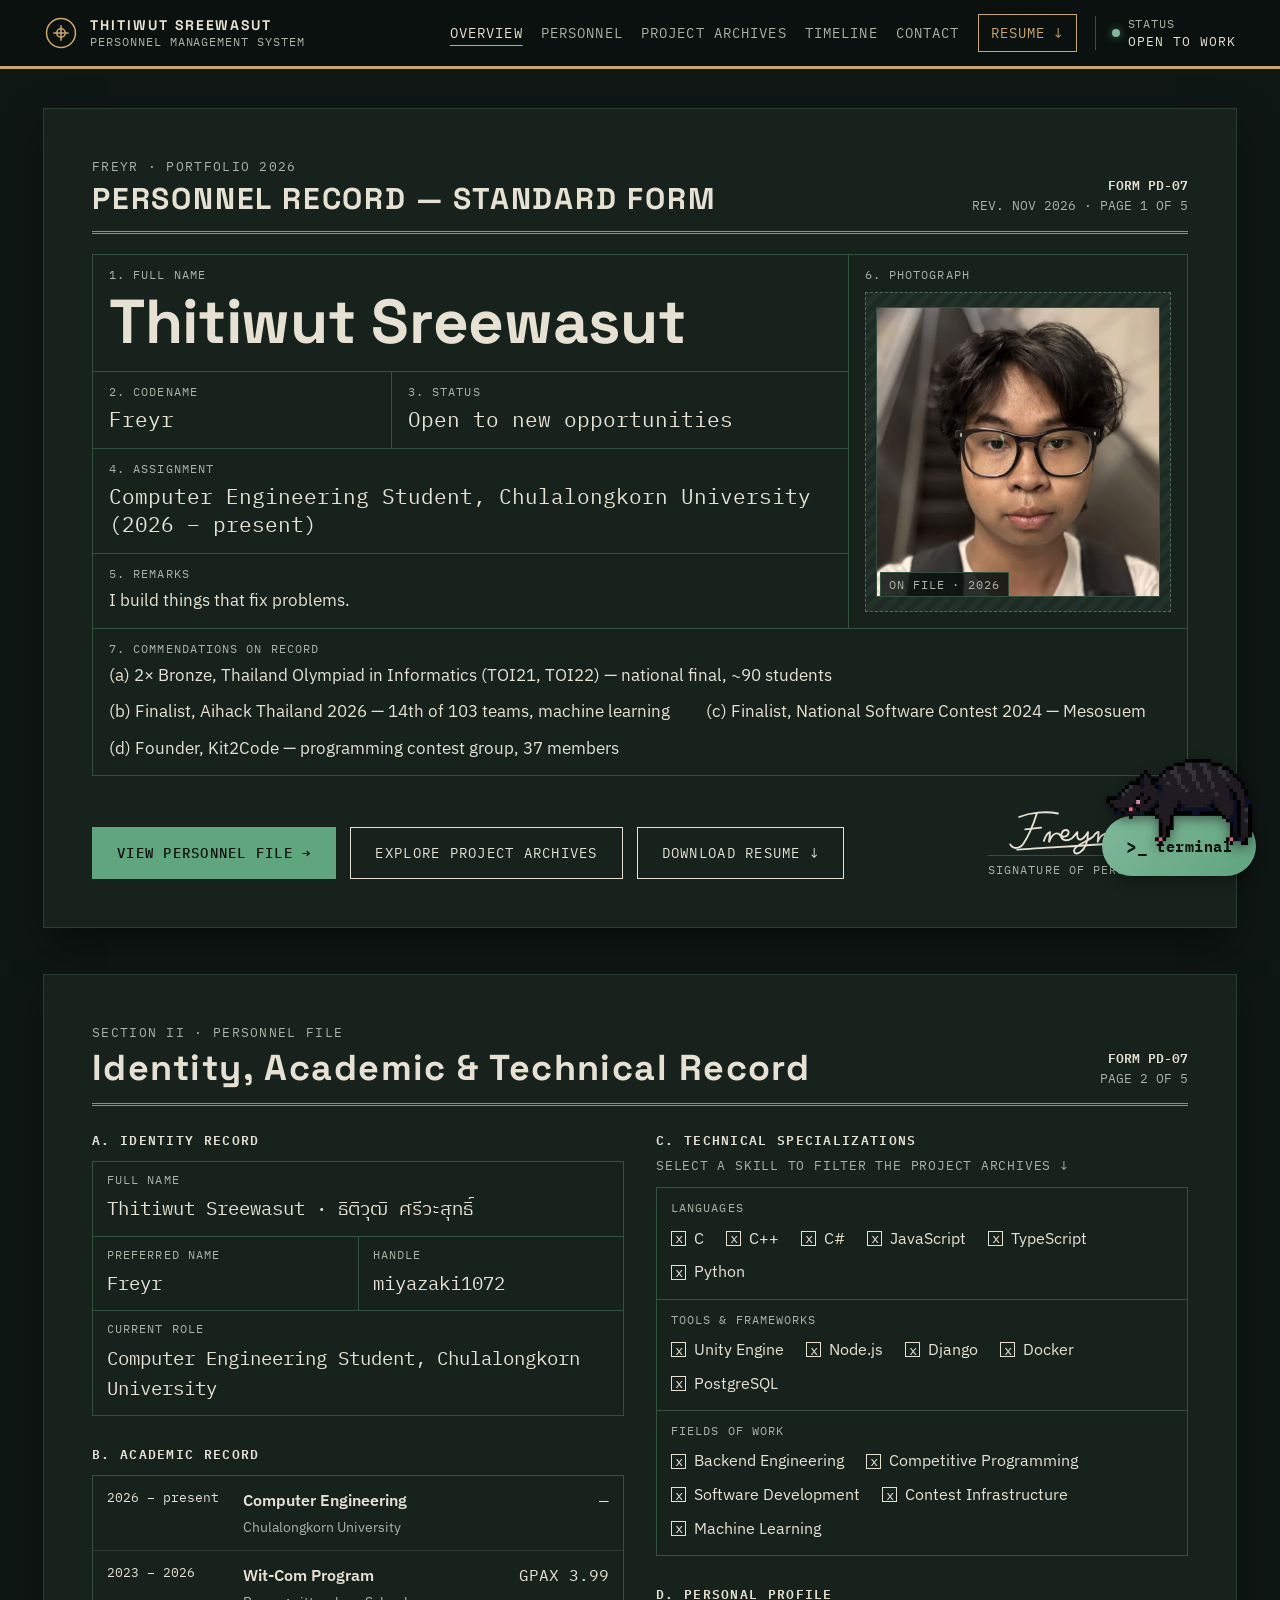
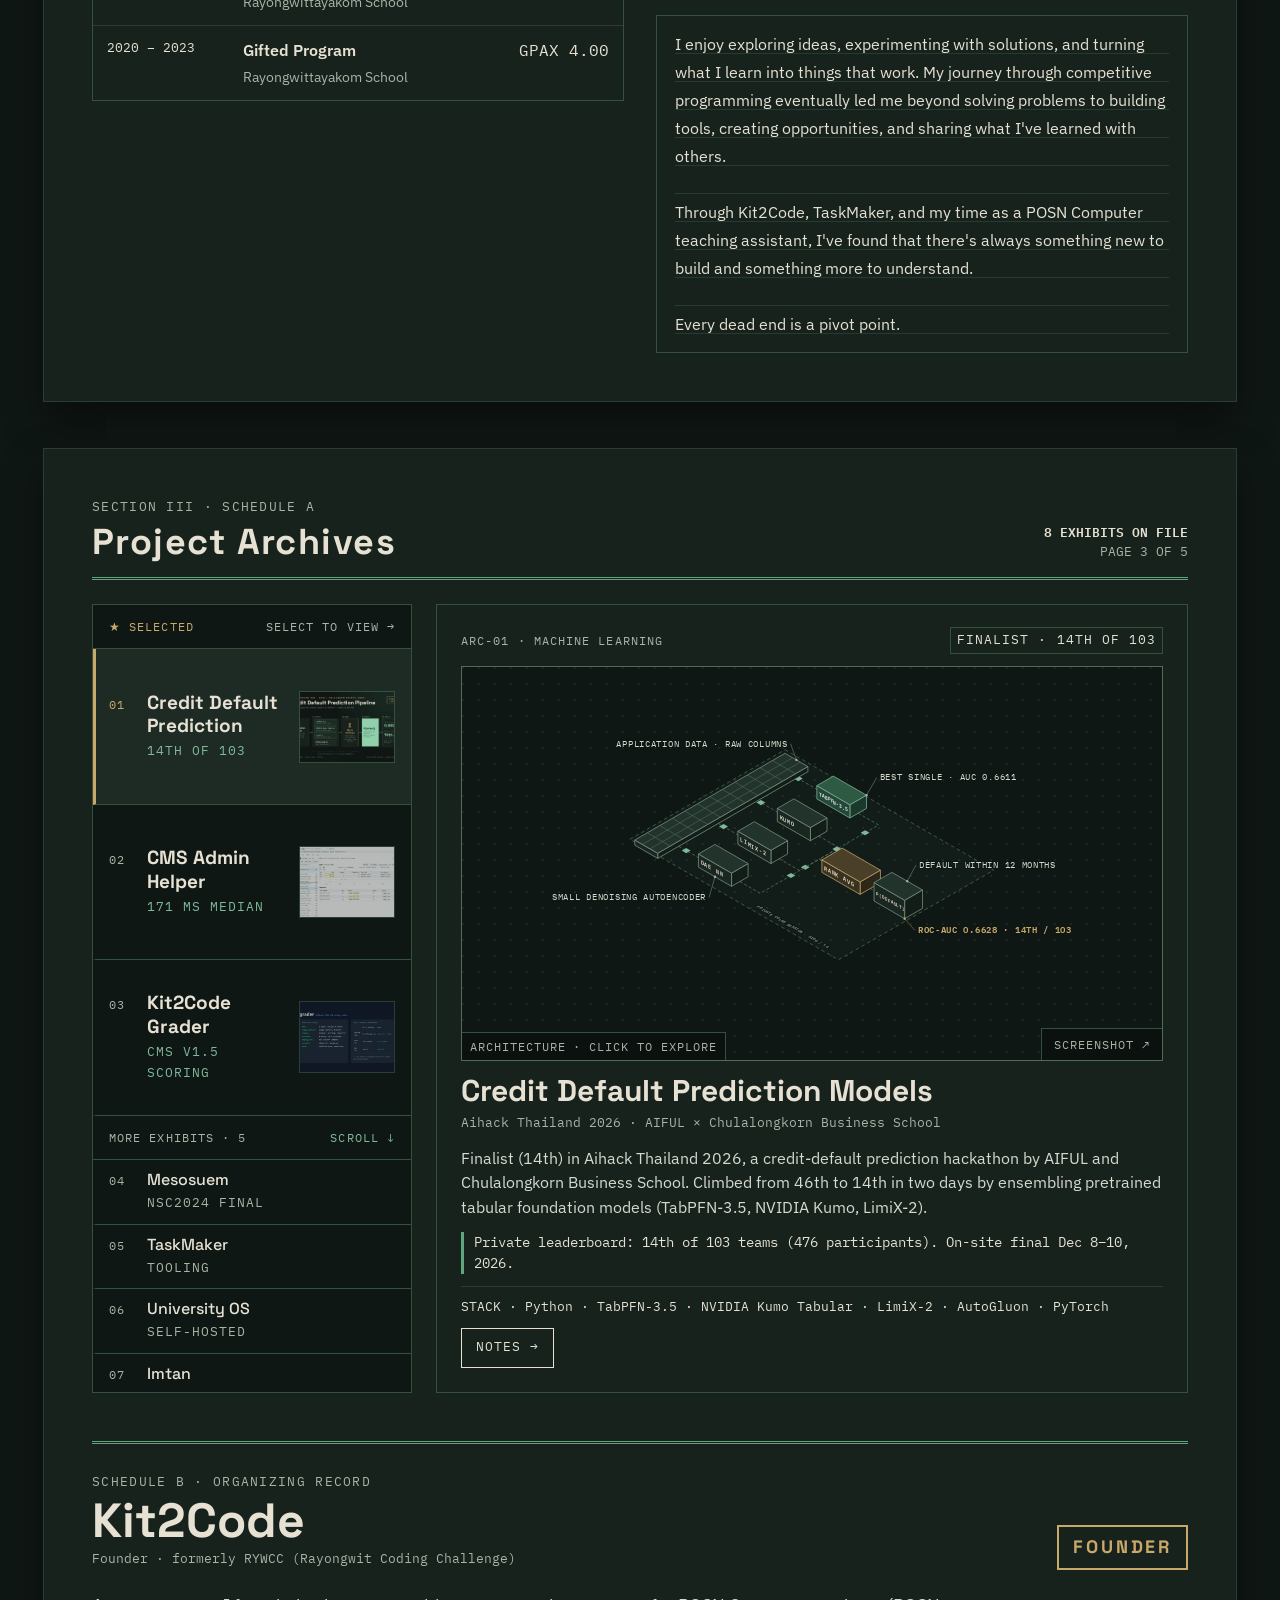
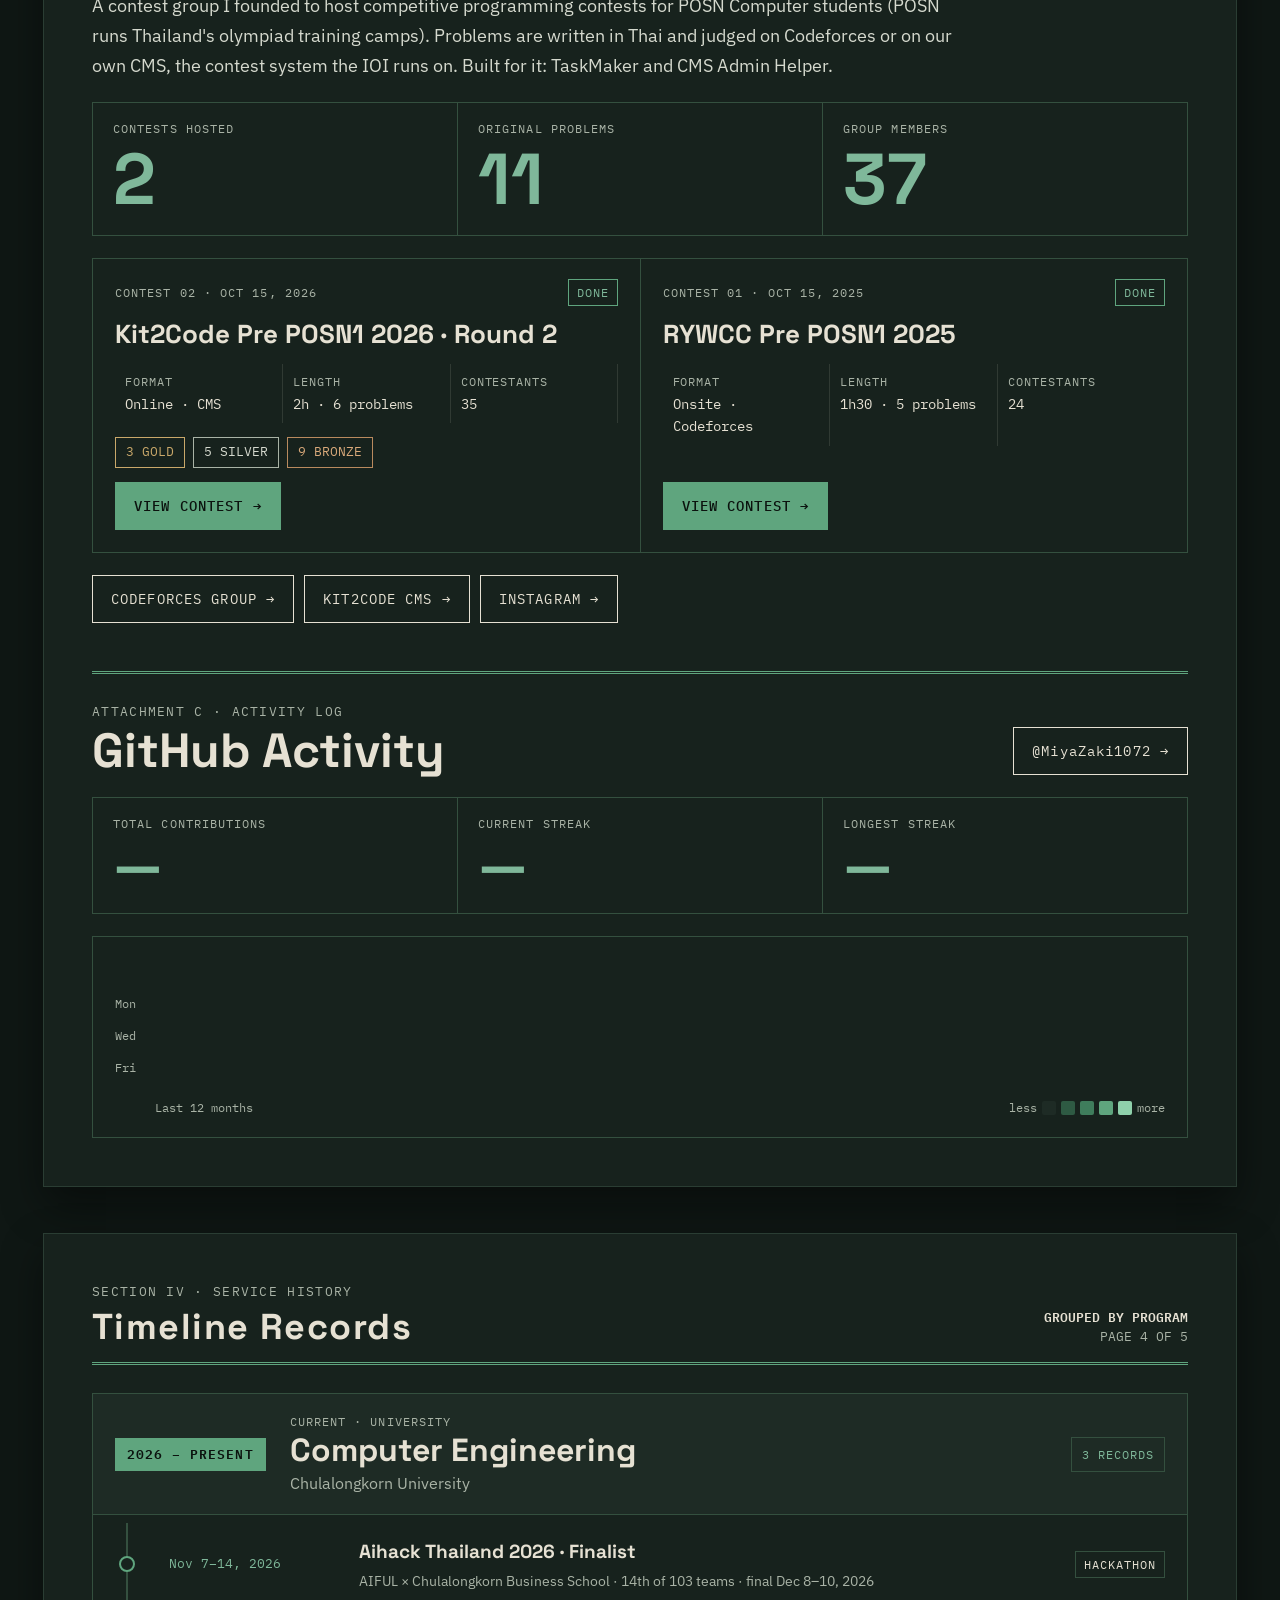
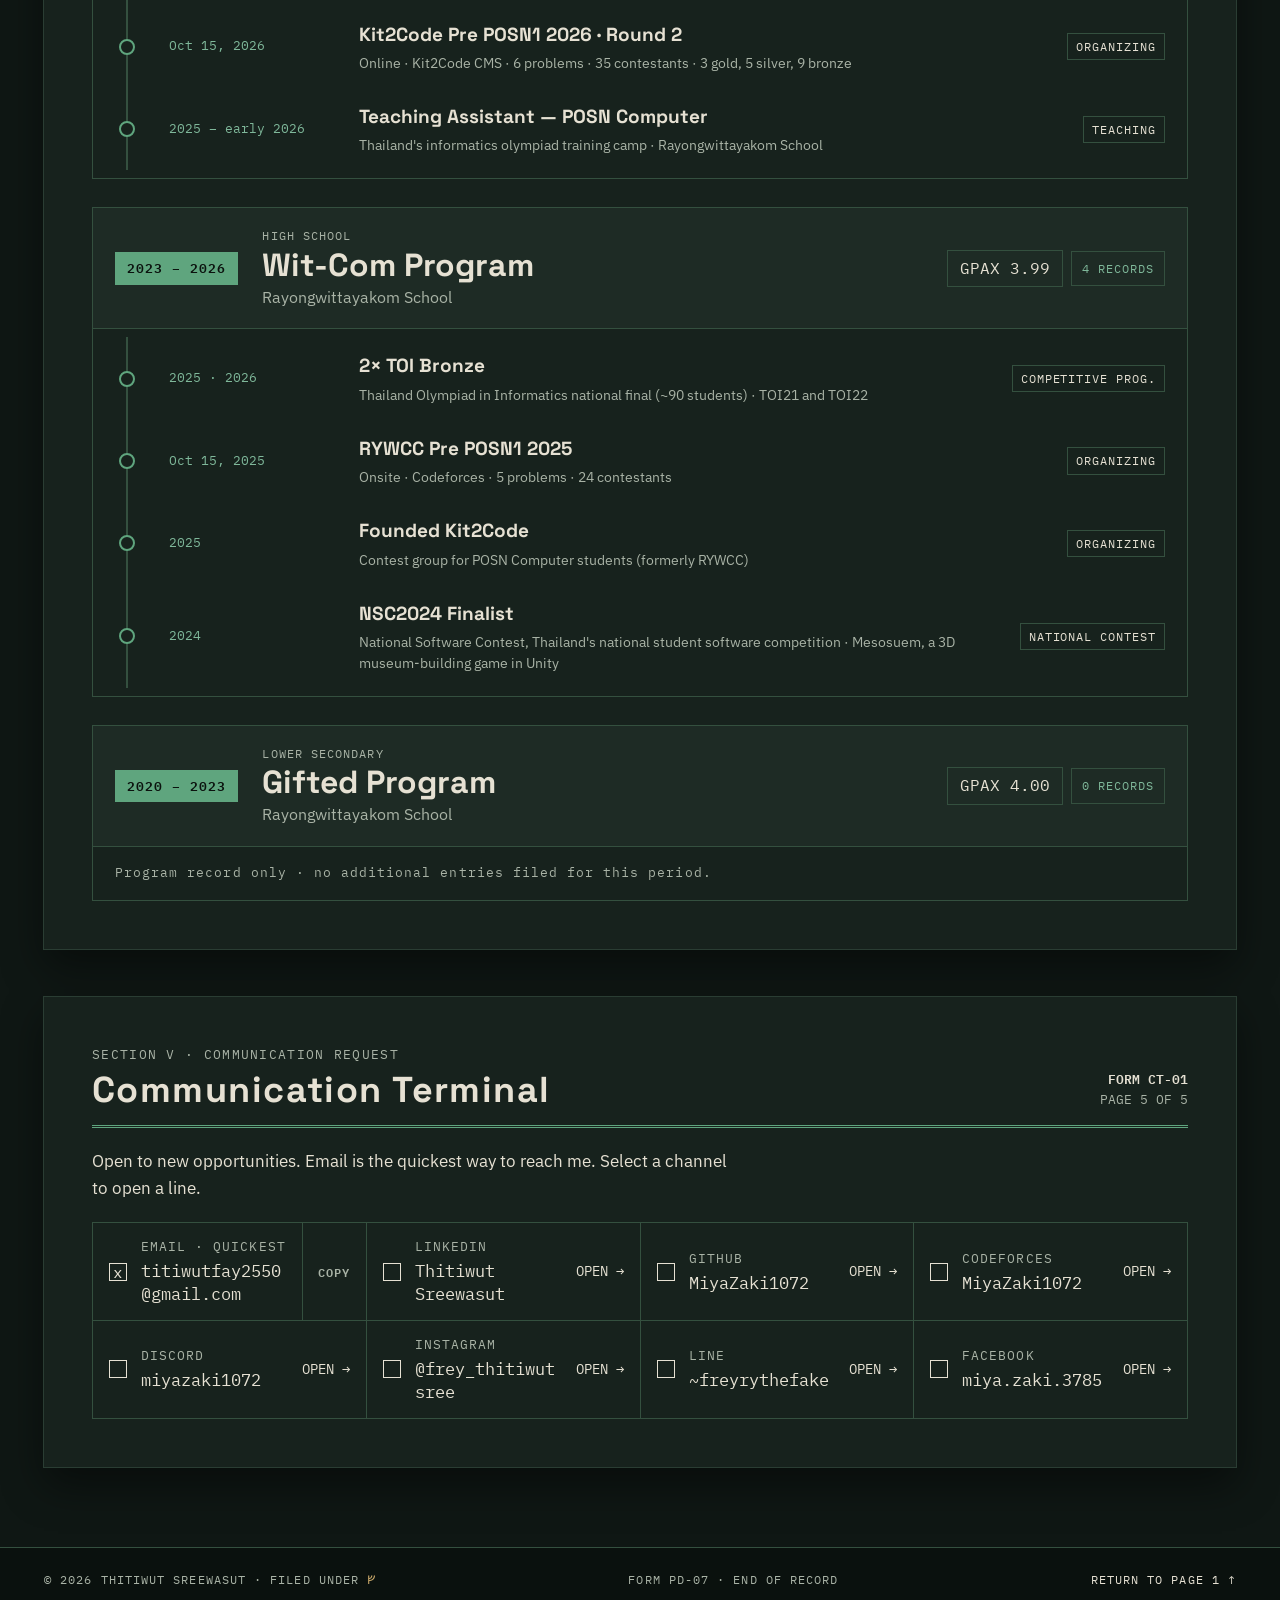
==== commit f7f0fc6a: "feat improve accessibility, prose type and diagram labels - set commendations and personal profile p" ====
--- a/index.html
+++ b/index.html
@@ -91,6 +91,7 @@
     <link rel="stylesheet" href="assets/css/style.css">
 </head>
 <body>
+    <a class="skip-link" href="#main">Skip to content</a>
 
     <!-- ══ BOOT SEQUENCE OVERLAY (Board 4 · Once per session) ═════════ -->
     <div class="boot-overlay" id="bootOverlay" role="dialog" aria-label="Personnel Database Initialization" aria-modal="false">
@@ -167,7 +168,7 @@
     </header>
 
     <!-- ══ MAIN DOSSIER SHEETS ════════════════════════════════════════ -->
-    <main class="site-main">
+    <main id="main" class="site-main">
 
         <!-- ── PAGE 1 OF 5 · OVERVIEW ─────────────────────────────────── -->
         <section id="overview" class="sheet" aria-labelledby="h-overview">
@@ -314,38 +315,39 @@
                 <!-- Right Column: Specializations & Personal Profile -->
                 <div class="personnel-col">
                     <h3 class="sub-heading">C. TECHNICAL SPECIALIZATIONS</h3>
+                    <p class="skill-hint">SELECT A SKILL TO FILTER THE PROJECT ARCHIVES ↓</p>
                     <div class="specs-grid">
                         <div class="spec-group skill-group">
                             <span class="field-label skill-group-label">LANGUAGES</span>
                             <div class="spec-items">
-                                <span class="spec-check skill-tag" data-skill="C" role="button" tabindex="0"><span class="check-box" aria-hidden="true">x</span>C</span>
-                                <span class="spec-check skill-tag" data-skill="C++" role="button" tabindex="0"><span class="check-box" aria-hidden="true">x</span>C++</span>
-                                <span class="spec-check skill-tag" data-skill="C#" role="button" tabindex="0"><span class="check-box" aria-hidden="true">x</span>C#</span>
-                                <span class="spec-check skill-tag" data-skill="JavaScript" role="button" tabindex="0"><span class="check-box" aria-hidden="true">x</span>JavaScript</span>
-                                <span class="spec-check skill-tag" data-skill="TypeScript" role="button" tabindex="0"><span class="check-box" aria-hidden="true">x</span>TypeScript</span>
-                                <span class="spec-check skill-tag" data-skill="Python" role="button" tabindex="0"><span class="check-box" aria-hidden="true">x</span>Python</span>
+                                <button type="button" class="spec-check skill-tag" data-skill="C" aria-pressed="false"><span class="check-box" aria-hidden="true">x</span>C</button>
+                                <button type="button" class="spec-check skill-tag" data-skill="C++" aria-pressed="false"><span class="check-box" aria-hidden="true">x</span>C++</button>
+                                <button type="button" class="spec-check skill-tag" data-skill="C#" aria-pressed="false"><span class="check-box" aria-hidden="true">x</span>C#</button>
+                                <button type="button" class="spec-check skill-tag" data-skill="JavaScript" aria-pressed="false"><span class="check-box" aria-hidden="true">x</span>JavaScript</button>
+                                <button type="button" class="spec-check skill-tag" data-skill="TypeScript" aria-pressed="false"><span class="check-box" aria-hidden="true">x</span>TypeScript</button>
+                                <button type="button" class="spec-check skill-tag" data-skill="Python" aria-pressed="false"><span class="check-box" aria-hidden="true">x</span>Python</button>
                             </div>
                         </div>
 
                         <div class="spec-group skill-group">
                             <span class="field-label skill-group-label">TOOLS &amp; FRAMEWORKS</span>
                             <div class="spec-items">
-                                <span class="spec-check skill-tag" data-skill="Unity Engine" role="button" tabindex="0"><span class="check-box" aria-hidden="true">x</span>Unity Engine</span>
-                                <span class="spec-check skill-tag" data-skill="Node.js" role="button" tabindex="0"><span class="check-box" aria-hidden="true">x</span>Node.js</span>
-                                <span class="spec-check skill-tag" data-skill="Django" role="button" tabindex="0"><span class="check-box" aria-hidden="true">x</span>Django</span>
-                                <span class="spec-check skill-tag" data-skill="Docker" role="button" tabindex="0"><span class="check-box" aria-hidden="true">x</span>Docker</span>
-                                <span class="spec-check skill-tag" data-skill="PostgreSQL" role="button" tabindex="0"><span class="check-box" aria-hidden="true">x</span>PostgreSQL</span>
+                                <button type="button" class="spec-check skill-tag" data-skill="Unity Engine" aria-pressed="false"><span class="check-box" aria-hidden="true">x</span>Unity Engine</button>
+                                <button type="button" class="spec-check skill-tag" data-skill="Node.js" aria-pressed="false"><span class="check-box" aria-hidden="true">x</span>Node.js</button>
+                                <button type="button" class="spec-check skill-tag" data-skill="Django" aria-pressed="false"><span class="check-box" aria-hidden="true">x</span>Django</button>
+                                <button type="button" class="spec-check skill-tag" data-skill="Docker" aria-pressed="false"><span class="check-box" aria-hidden="true">x</span>Docker</button>
+                                <button type="button" class="spec-check skill-tag" data-skill="PostgreSQL" aria-pressed="false"><span class="check-box" aria-hidden="true">x</span>PostgreSQL</button>
                             </div>
                         </div>
 
                         <div class="spec-group skill-group">
                             <span class="field-label skill-group-label">FIELDS OF WORK</span>
                             <div class="spec-items">
-                                <span class="spec-check skill-tag" data-skill="Backend Engineering" role="button" tabindex="0"><span class="check-box" aria-hidden="true">x</span>Backend Engineering</span>
-                                <span class="spec-check skill-tag" data-skill="Competitive Programming" role="button" tabindex="0"><span class="check-box" aria-hidden="true">x</span>Competitive Programming</span>
-                                <span class="spec-check skill-tag" data-skill="Software Development" role="button" tabindex="0"><span class="check-box" aria-hidden="true">x</span>Software Development</span>
-                                <span class="spec-check skill-tag" data-skill="Contest Infrastructure" role="button" tabindex="0"><span class="check-box" aria-hidden="true">x</span>Contest Infrastructure</span>
-                                <span class="spec-check skill-tag" data-skill="Machine Learning" role="button" tabindex="0"><span class="check-box" aria-hidden="true">x</span>Machine Learning</span>
+                                <button type="button" class="spec-check skill-tag" data-skill="Backend Engineering" aria-pressed="false"><span class="check-box" aria-hidden="true">x</span>Backend Engineering</button>
+                                <button type="button" class="spec-check skill-tag" data-skill="Competitive Programming" aria-pressed="false"><span class="check-box" aria-hidden="true">x</span>Competitive Programming</button>
+                                <button type="button" class="spec-check skill-tag" data-skill="Software Development" aria-pressed="false"><span class="check-box" aria-hidden="true">x</span>Software Development</button>
+                                <button type="button" class="spec-check skill-tag" data-skill="Contest Infrastructure" aria-pressed="false"><span class="check-box" aria-hidden="true">x</span>Contest Infrastructure</button>
+                                <button type="button" class="spec-check skill-tag" data-skill="Machine Learning" aria-pressed="false"><span class="check-box" aria-hidden="true">x</span>Machine Learning</button>
                             </div>
                         </div>
                     </div>
--- a/assets/css/style.css
+++ b/assets/css/style.css
@@ -107,6 +107,54 @@
     outline-offset: 2px;
 }
 
+/* Visually hidden until keyboard focus; floats above the sticky header */
+.skip-link {
+    position: fixed;
+    top: 12px;
+    left: 12px;
+    z-index: 10000;
+    width: 1px;
+    height: 1px;
+    padding: 0;
+    margin: -1px;
+    overflow: hidden;
+    clip-path: inset(50%);
+    white-space: nowrap;
+    border: 0;
+    pointer-events: none;
+}
+
+.skip-link:focus,
+.skip-link:focus-visible {
+    width: auto;
+    height: auto;
+    min-height: 44px;
+    padding: 0 18px;
+    margin: 0;
+    overflow: visible;
+    clip-path: none;
+    pointer-events: auto;
+    display: inline-flex;
+    align-items: center;
+    background: var(--brass);
+    color: var(--signal-ink);
+    border: 1.5px solid var(--brass);
+    box-shadow: 0 8px 24px rgba(0, 0, 0, 0.55);
+    font-family: var(--font-mono);
+    font-size: var(--fs-ui);
+    font-weight: 600;
+    letter-spacing: 0.08em;
+    text-decoration: none;
+    text-transform: uppercase;
+    outline: 2px solid var(--ink);
+    outline-offset: 2px;
+}
+
+.skip-link:focus:hover,
+.skip-link:focus-visible:hover {
+    color: var(--signal-ink);
+}
+
 img {
     max-width: 100%;
     display: block;
@@ -455,6 +503,8 @@
 
 /* ── Main Container & Form Sheets ──────────────────────────── */
 .site-main {
+    /* The skip link jumps to #main; keep its top clear of the sticky header */
+    scroll-margin-top: 84px;
     max-width: 1240px;
     margin: 0 auto;
     padding: 40px 24px 80px;
@@ -671,9 +721,9 @@
     display: flex;
     flex-wrap: wrap;
     gap: 10px 36px;
-    font-family: var(--font-mono);
+    font-family: var(--font-sans);
     font-size: var(--fs-body-lg);
-    line-height: 1.5;
+    line-height: 1.55;
     color: var(--ink);
 }
 
@@ -930,6 +980,16 @@
     color: var(--ink);
 }
 
+/* Small helper line paired under "C. TECHNICAL SPECIALIZATIONS" */
+.skill-hint {
+    margin: -4px 0 2px;
+    font-family: var(--font-mono);
+    font-size: var(--fs-meta);
+    letter-spacing: 0.06em;
+    line-height: 1.4;
+    color: var(--ink-muted);
+}
+
 .specs-grid {
     display: flex;
     flex-direction: column;
@@ -952,12 +1012,20 @@
     gap: 8px 22px;
 }
 
+/* Reset button defaults so <button class="spec-check skill-tag"> matches inline checklist items */
 .spec-check {
+    appearance: none;
     display: inline-flex;
     align-items: center;
     gap: 8px;
+    padding: 0;
+    margin: 0;
+    background: none;
+    border: 0;
+    font: inherit;
     font-size: var(--fs-body);
     color: var(--ink);
+    text-align: left;
     cursor: pointer;
     transition: color 0.15s ease;
 }
@@ -966,11 +1034,13 @@
     color: var(--signal-light);
 }
 
-.spec-check.active {
+.spec-check.active,
+.spec-check[aria-pressed="true"] {
     color: var(--signal-light);
 }
 
-.spec-check.active .check-box {
+.spec-check.active .check-box,
+.spec-check[aria-pressed="true"] .check-box {
     border-color: var(--signal-light);
     background: rgba(95, 165, 126, 0.18);
     color: var(--signal-light);
@@ -994,7 +1064,7 @@
    --rule-offset lifts each rule from the line-box bottom to sit just under
    the baseline, like typing on a form line. */
 .lined-profile {
-    --lh: 1.875rem;
+    --lh: 1.75rem;
     --rule-offset: 0.25rem;
     border: 1px solid var(--rule);
     padding: 14px 18px;
@@ -1007,7 +1077,7 @@
     background-origin: content-box;
     background-clip: content-box;
     background-position: 0 calc(var(--rule-offset) * -1);
-    font-family: var(--font-mono);
+    font-family: var(--font-sans);
     font-size: var(--fs-body);
     line-height: var(--lh);
     color: var(--ink);
@@ -2449,7 +2519,13 @@
     color: var(--brass);
 }
 
+/* Expanded vertical hit box (>=44px) with matching negative margin to hold text position */
 .footer-top-link {
+    display: inline-flex;
+    align-items: center;
+    min-height: 44px;
+    padding: 12px 0;
+    margin: -12px 0;
     color: var(--ink);
     text-decoration: none;
 }
@@ -3575,6 +3651,12 @@
         padding: 14px 12px;
     }
 
+    /* Stack and left-align sheet metadata under the title in every section on phones */
+    .sheet-meta {
+        width: 100%;
+        text-align: left;
+    }
+
     #overview .sheet-header {
         gap: 6px;
         padding-bottom: 10px;
@@ -3584,7 +3666,6 @@
         display: flex;
         flex-wrap: wrap;
         gap: 4px 10px;
-        text-align: left;
         line-height: 1.35;
     }
 
@@ -3685,8 +3766,23 @@
 
     .commend-list {
         gap: 5px 16px;
-        font-size: var(--fs-ui);
+        font-size: var(--fs-body);
         line-height: 1.5;
+    }
+
+    /* Phone tap targets (>=40px) for skill tags and exhibit screenshot toggle */
+    .spec-items {
+        gap: 6px 14px;
+    }
+
+    .spec-check.skill-tag {
+        min-height: 40px;
+        padding: 6px 4px;
+    }
+
+    button.exhibit-shot {
+        min-height: 40px;
+        padding: 0 14px;
     }
 
     .overview-footer {
